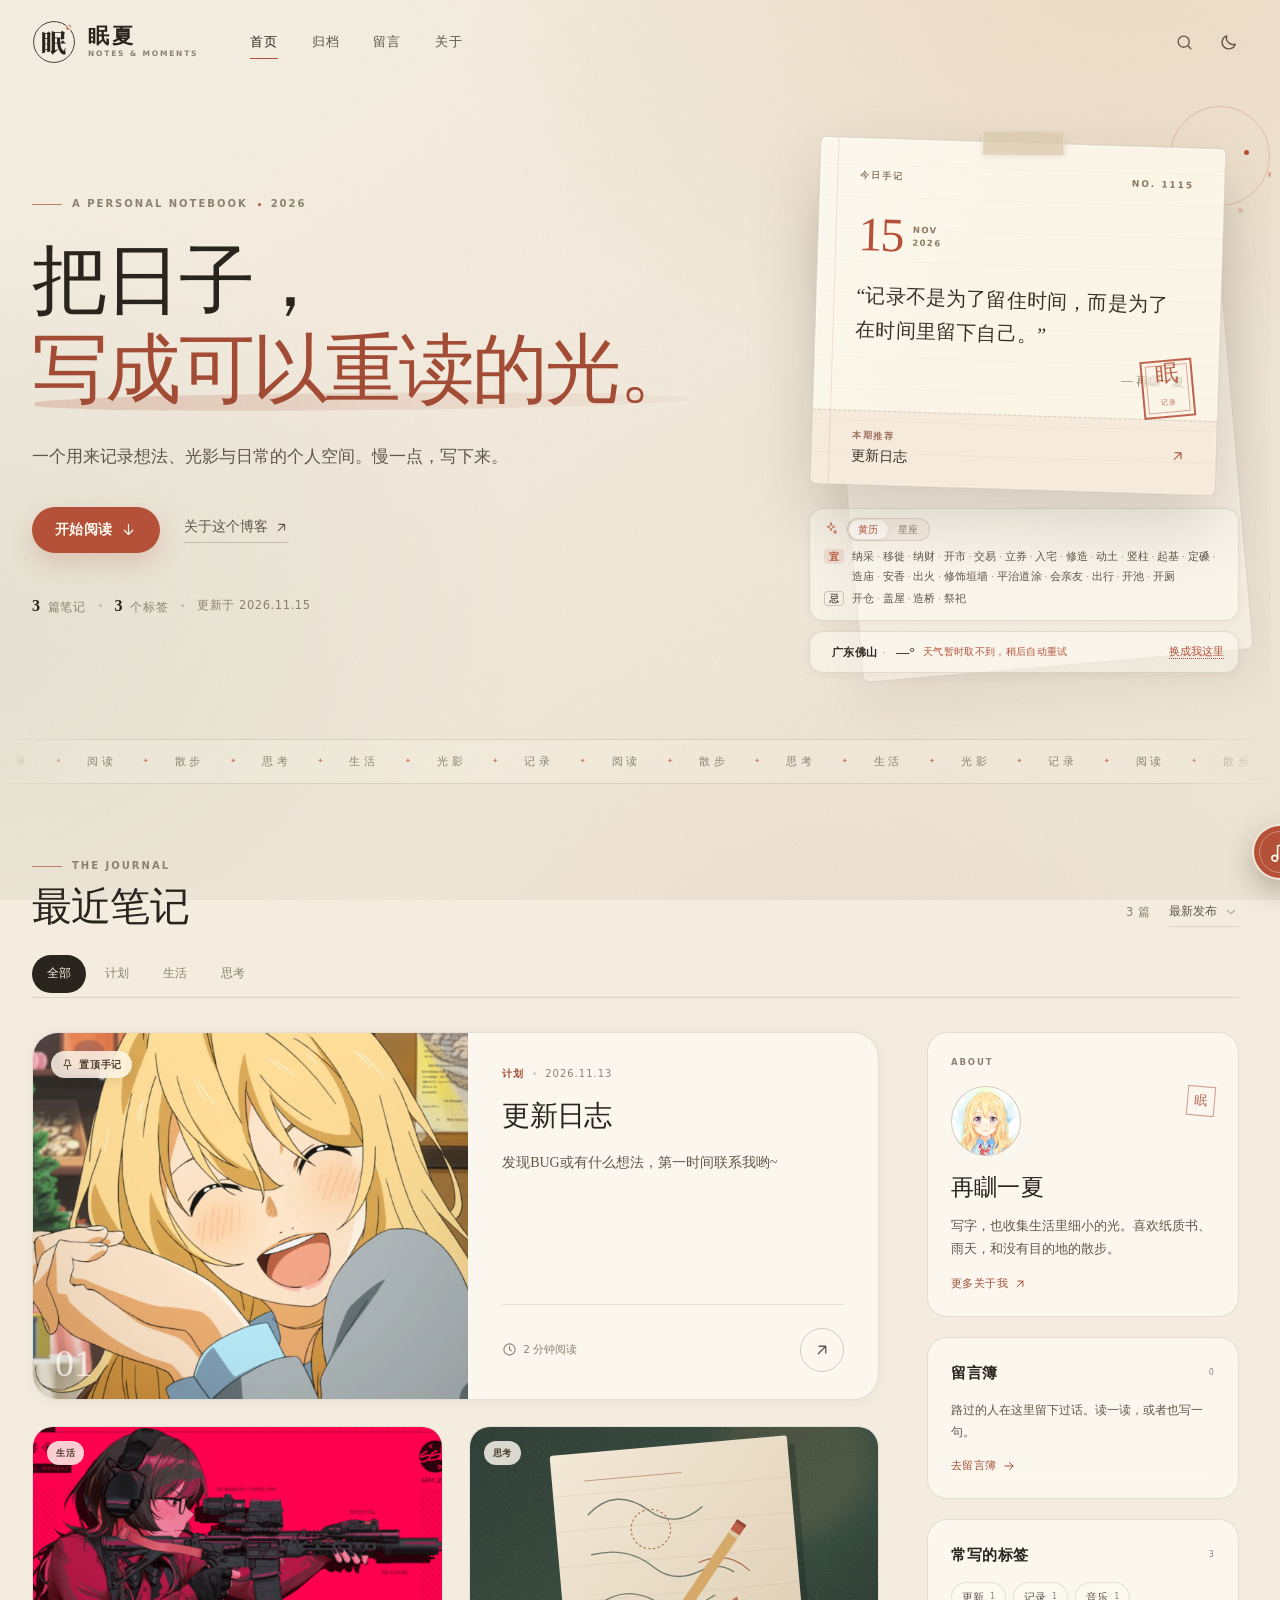
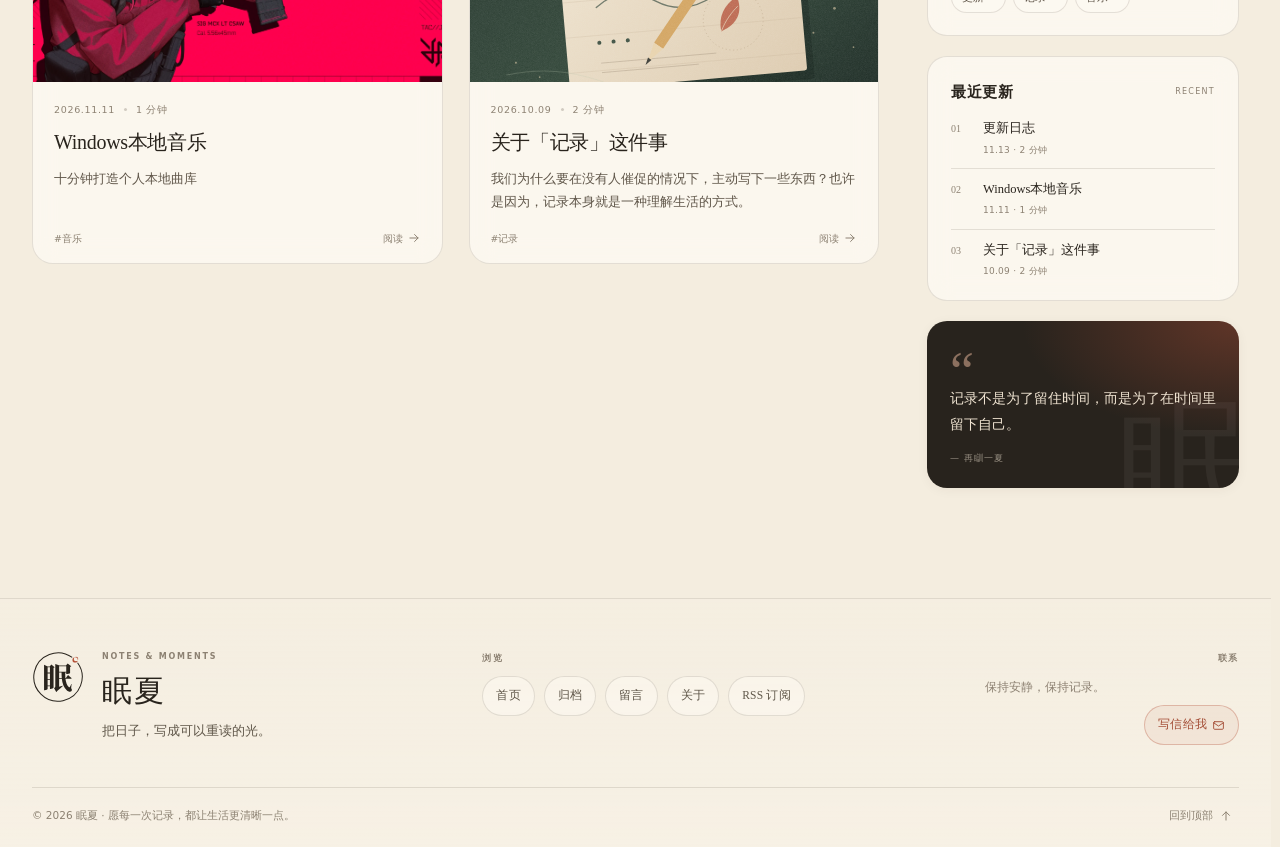
==== site/index.html @ 9b28836f "chore: publish static blog" ====
<!doctype html>
<html lang="zh-CN" data-theme="light" data-initial-theme="light" data-font="serif" data-bg-type="preset" style="--accent:#b45138;--accent-rgb:180 81 56;--on-accent:#fff8ee;--page-width:1340px;--bg-overlay:0.5;--bg-blur:0px;--bg-position:center">
<head>
  <meta charset="utf-8">
  <meta name="viewport" content="width=device-width, initial-scale=1, viewport-fit=cover">
  <meta name="theme-color" content="#f4eddf">
  <meta name="description" content="一个用来记录想法、光影与日常的个人空间。慢一点，写下来。">
  <meta property="og:title" content="眠夏 · 把日子，写成可以重读的光。">
  <meta property="og:description" content="一个用来记录想法、光影与日常的个人空间。慢一点，写下来。">
  <meta property="og:type" content="website">
  <meta property="og:site_name" content="眠夏">
  
  
  
  <meta name="twitter:card" content="summary">
  <meta name="twitter:title" content="眠夏 · 把日子，写成可以重读的光。">
  <meta name="twitter:description" content="一个用来记录想法、光影与日常的个人空间。慢一点，写下来。">
  
  
  
  <title>眠夏 · 把日子，写成可以重读的光。</title>
  <link rel="icon" href="assets/favicon.svg" type="image/svg+xml">
  <link rel="alternate icon" href="assets/favicon.ico" sizes="any">
  <link rel="apple-touch-icon" href="assets/apple-touch-icon.png">
  <link rel="manifest" href="manifest.webmanifest">
  <link rel="alternate" type="application/rss+xml" title="眠夏 RSS" href="feed.xml">
  <script type="application/json" id="mianxia-music-data">[{"id":"mwetwlb7ad2e09","title":"陪你度过漫长岁月","artist":"陈奕迅","url":"uploads/mwetwgtk-8cc80cd03c.mp3","createdAt":"2026-11-13T10:23:20.803Z"},{"id":"mwetww3595dfb3","title":"十面埋伏","artist":"陈奕迅","url":"uploads/mwetwp3i-408eb3d0b8.mp3","createdAt":"2026-11-13T10:23:34.769Z"},{"id":"mwetx39f62eaac","title":"为你我受冷风吹","artist":"林忆莲","url":"uploads/mwetwytx-3e15662191.mp3","createdAt":"2026-11-13T10:23:44.067Z"},{"id":"mwcf6uxk824e43","title":"我什么都没有","artist":"陈奕迅","url":"uploads/mwcf6nei-5e99178472.mp3","createdAt":"2026-11-11T17:55:53.240Z"},{"id":"mwetxcxz0dcd74","title":"真夜中のドアStay With Me (シングルver.)","artist":"松原みき","url":"uploads/mwetx7kk-840d7ea535.mp3","createdAt":"2026-11-13T10:23:56.615Z"},{"id":"mwetxjhoc70b61","title":"最好的我","artist":"房祖名&龚芝怡","url":"uploads/mwetxfeq-d14fbb2808.mp3","createdAt":"2026-11-13T10:24:05.100Z"},{"id":"mwce11cz0ec2d4","title":"最后派对","artist":"陈奕迅","url":"uploads/mwce0rnk-4d88642298.mp3","createdAt":"2026-11-11T17:23:22.019Z"},{"id":"mwetwckmd07c2a","title":"そばにいるね","artist":"青山テルマ&SoulJa","url":"uploads/mwetw78w-9f93033859.mp3","createdAt":"2026-11-13T10:23:09.478Z"}]</script>
  <script src="js/theme-init.js"></script>
  <link rel="stylesheet" href="css/styles.css">
  <script defer src="js/toc-bar.js"></script>
  <script defer src="js/static.js"></script>
  <script defer src="js/player.js"></script>
  <script defer src="js/contact.js"></script>
  <script defer src="js/reading.js"></script>
  <noscript><style>.reveal{opacity:1;transform:none}</style></noscript>
</head>
<body data-root="" data-page="home" class="">
  <a class="skip-link" href="#main">跳到正文</a>
  <div id="site-bg" aria-hidden="true">
    <div class="bg-base"></div>
    <div class="bg-art bg-preset-ricepaper"></div>
    <div class="bg-veil"></div>
    <div class="bg-grain"></div>
  </div>
  <header class="site-header" id="site-header">
    <div class="header-inner">
      <a class="brand" href="./" aria-label="眠夏首页">
        <span class="brand-seal"><img class="brand-logo logo-ink" src="assets/logo-seal.svg" alt=""><img class="brand-logo logo-paper" src="assets/logo-seal-paper.svg" alt=""></span>
        <span class="brand-name">眠夏<small>NOTES &amp; MOMENTS</small></span>
      </a>
      <button type="button" class="icon-button mobile-menu-trigger" data-static-menu aria-label="打开菜单"><svg class="icon" width="21" height="21" viewBox="0 0 24 24" fill="none" stroke="currentColor" stroke-width="1.7" stroke-linecap="round" stroke-linejoin="round" aria-hidden="true"><path d="M4 7h16M4 12h16M4 17h10"/></svg></button>
      <nav class="main-nav" aria-label="主导航"><a href="./" class="nav-link is-active" aria-current="page">首页</a><a href="archive/" class="nav-link " >归档</a><a href="guestbook/" class="nav-link " >留言</a><a href="about/" class="nav-link " >关于</a></nav>
      <div class="header-actions">
        <button type="button" class="icon-button" data-static-search aria-label="搜索笔记" title="搜索（Ctrl K）"><svg class="icon" width="19" height="19" viewBox="0 0 24 24" fill="none" stroke="currentColor" stroke-width="1.7" stroke-linecap="round" stroke-linejoin="round" aria-hidden="true"><circle cx="11" cy="11" r="7"/><path d="m20 20-3.5-3.5"/></svg></button>
        <button type="button" class="icon-button theme-toggle" data-static-theme aria-label="切换深浅色" title="切换深浅色">
          <span class="theme-icon theme-icon-sun"><svg class="icon" width="19" height="19" viewBox="0 0 24 24" fill="none" stroke="currentColor" stroke-width="1.7" stroke-linecap="round" stroke-linejoin="round" aria-hidden="true"><circle cx="12" cy="12" r="4"/><path d="M12 2v2M12 20v2M4.93 4.93l1.42 1.42M17.66 17.66l1.41 1.41M2 12h2M20 12h2M4.93 19.07l1.42-1.42M17.66 6.34l1.41-1.41"/></svg></span>
          <span class="theme-icon theme-icon-moon"><svg class="icon" width="19" height="19" viewBox="0 0 24 24" fill="none" stroke="currentColor" stroke-width="1.7" stroke-linecap="round" stroke-linejoin="round" aria-hidden="true"><path d="M20.5 14.2A8.5 8.5 0 0 1 9.8 3.5 8.5 8.5 0 1 0 20.5 14.2Z"/></svg></span>
        </button>
      </div>
    </div>
  </header>
  <main id="main" tabindex="-1"><section class="hero">
    <div class="hero-copy">
      <div class="eyebrow hero-eyebrow"><span class="eyebrow-line"></span>A PERSONAL NOTEBOOK <span class="eyebrow-dot"></span> 2026</div>
      <h1 class="hero-title">把日子，<br><em>写成可以重读的光。</em></h1>
      <p class="hero-desc">一个用来记录想法、光影与日常的个人空间。慢一点，写下来。</p>
      <div class="hero-actions">
        <button type="button" class="btn btn-primary" data-scroll-latest>开始阅读 <svg class="icon" width="17" height="17" viewBox="0 0 24 24" fill="none" stroke="currentColor" stroke-width="1.7" stroke-linecap="round" stroke-linejoin="round" aria-hidden="true"><path d="M12 5v14M6 13l6 6 6-6"/></svg></button>
        <a class="text-link" href="about/">关于这个博客 <svg class="icon" width="15" height="15" viewBox="0 0 24 24" fill="none" stroke="currentColor" stroke-width="1.7" stroke-linecap="round" stroke-linejoin="round" aria-hidden="true"><path d="M7 17 17 7M8 7h9v9"/></svg></a>
      </div>
      <div class="hero-meta">
        <span><b>3</b> 篇笔记</span><i></i>
        <span><b>3</b> 个标签</span><i></i>
        <span>更新于 2026.11.15</span>
      </div>
    </div>
    <div class="hero-stack">
      <div class="paper-shadow"></div>
      <div class="paper-card">
        <div class="paper-tape"></div>
        <div class="paper-top"><span>今日手记</span><span class="paper-no">NO. 1115</span></div>
        <div class="paper-body">
          <div class="paper-date"><strong>15</strong><span>NOV<br>2026</span></div>
          <blockquote>“记录不是为了留住时间，而是为了在时间里留下自己。”</blockquote>
          <p class="paper-sign">— 再瞓一夏</p>
        </div>
        <a class="paper-feature" href="post/mwevzrmd219433/">
          <span class="paper-feature-label">本期推荐</span>
          <span class="paper-feature-title">更新日志</span>
          <span class="paper-feature-arrow"><svg class="icon" width="16" height="16" viewBox="0 0 24 24" fill="none" stroke="currentColor" stroke-width="1.7" stroke-linecap="round" stroke-linejoin="round" aria-hidden="true"><path d="M7 17 17 7M8 7h9v9"/></svg></span>
        </a>
        <div class="paper-seal" aria-hidden="true"><span>眠</span><small>记录</small></div>
      </div>
      <div class="hero-note" data-almanac data-hero-note data-horoscope-enabled="1" data-author-sign="scorpio">
        <div class="note-head">
          <span class="tiny-star"><svg class="icon" width="14" height="14" viewBox="0 0 24 24" fill="none" stroke="currentColor" stroke-width="1.7" stroke-linecap="round" stroke-linejoin="round" aria-hidden="true"><path d="m12 3 1.8 5.2L19 10l-5.2 1.8L12 17l-1.8-5.2L5 10l5.2-1.8Z"/><path d="m19 16 .8 2.2L22 19l-2.2.8L19 22l-.8-2.2L16 19l2.2-.8Z"/></svg></span>
          <div class="note-tabs" role="tablist" aria-label="查看黄历或星座">
            <button type="button" class="note-tab is-active" id="note-tab-almanac" role="tab" aria-selected="true" aria-controls="note-panel-almanac" data-note-tab="almanac">黄历</button>
            <button type="button" class="note-tab" id="note-tab-horoscope" role="tab" aria-selected="false" aria-controls="note-panel-horoscope" tabindex="-1" data-note-tab="horoscope">星座</button>
          </div>
          <button type="button" class="note-detail" data-note-detail aria-expanded="false" aria-controls="note-horoscope-card" hidden>详情</button>
        </div>
        <div class="note-panels">
          <div class="note-panel" id="note-panel-almanac" role="tabpanel" aria-labelledby="note-tab-almanac" data-note-panel="almanac">
            <span class="almanac-lines" data-almanac-lines>星期日 · 宜记录</span>
          </div>
          <div class="note-panel" id="note-panel-horoscope" role="tabpanel" aria-labelledby="note-tab-horoscope" data-note-panel="horoscope" hidden>
            <button type="button" class="horo-line" data-horoscope-line aria-haspopup="dialog"></button>
          </div>
        </div>
        <div class="horo-card" id="note-horoscope-card" data-horoscope-card role="dialog" aria-label="今日星座运势" hidden></div>
      </div>
      <div class="hero-weather" data-weather data-city="佛山" data-province="广东" data-lat="23.03" data-lon="113.12">
        <span class="weather-icon" data-weather-icon aria-hidden="true"></span>
        <span class="weather-line"><b class="weather-city" data-weather-city>广东佛山</b><i class="weather-sep" aria-hidden="true">·</i><span class="weather-label" data-weather-label></span><b class="weather-temp" data-weather-temp>—°</b><em class="weather-feels" data-weather-feels hidden></em></span>
        <span class="weather-note" data-weather-note hidden></span>
        <button type="button" class="weather-switch" data-weather-toggle>换成我这里</button>
      </div>
    </div>
  </section>
  <div class="ticker" aria-hidden="true"><div class="ticker-track"><span>记录</span><i>✦</i><span>阅读</span><i>✦</i><span>散步</span><i>✦</i><span>思考</span><i>✦</i><span>生活</span><i>✦</i><span>光影</span><i>✦</i><span>记录</span><i>✦</i><span>阅读</span><i>✦</i><span>散步</span><i>✦</i><span>思考</span><i>✦</i><span>生活</span><i>✦</i><span>光影</span><i>✦</i><span>记录</span><i>✦</i><span>阅读</span><i>✦</i><span>散步</span><i>✦</i><span>思考</span><i>✦</i><span>生活</span><i>✦</i><span>光影</span><i>✦</i></div></div>
  <section class="journal" id="latest">
    <div class="section-head reveal">
      <div><div class="eyebrow"><span class="eyebrow-line"></span>THE JOURNAL</div><h2>最近笔记</h2></div>
      <div class="section-tools">
        <span class="result-count">3 篇</span>
        <label class="sort-control"><span class="sr-only">排序</span><select id="static-sort" class="sort-select"><option value="latest">最新发布</option><option value="oldest">最早发布</option><option value="popular">最多阅读</option></select><svg class="icon" width="14" height="14" viewBox="0 0 24 24" fill="none" stroke="currentColor" stroke-width="1.7" stroke-linecap="round" stroke-linejoin="round" aria-hidden="true"><path d="m6 9 6 6 6-6"/></svg></label>
      </div>
    </div>
    <div class="filter-bar reveal">
      <div class="filter-scroll">
        <button type="button" class="filter-chip is-active" data-filter-category="all">全部</button>
        <button type="button" class="filter-chip" data-filter-category="计划">计划</button><button type="button" class="filter-chip" data-filter-category="生活">生活</button><button type="button" class="filter-chip" data-filter-category="思考">思考</button>
      </div>
    </div>
    <div class="home-layout">
      <div class="home-main">
        <a class="featured-post reveal" href="post/mwevzrmd219433/" data-static-post data-category="计划" data-date="1794574341890" data-views="30">
    <div class="featured-cover">
      <div class="cover featured-cover-img"><img src="uploads/mwf00zkg-ef414acf5d.webp" alt="更新日志" loading="lazy" decoding="async"></div>
      <span class="featured-badge"><svg class="icon" width="13" height="13" viewBox="0 0 24 24" fill="none" stroke="currentColor" stroke-width="1.7" stroke-linecap="round" stroke-linejoin="round" aria-hidden="true"><path d="M9 4h6l1 7 3 3H5l3-3 1-7ZM12 14v7"/></svg> 置顶手记</span>
      <span class="featured-cover-index">01</span>
    </div>
    <div class="featured-body">
      <div class="featured-kicker"><span>计划</span><i></i><time>2026.11.13</time></div>
      <h2>更新日志</h2>
      <p>发现BUG或有什么想法，第一时间联系我哟~</p>
      <div class="featured-footer">
        <span><svg class="icon" width="15" height="15" viewBox="0 0 24 24" fill="none" stroke="currentColor" stroke-width="1.7" stroke-linecap="round" stroke-linejoin="round" aria-hidden="true"><circle cx="12" cy="12" r="9"/><path d="M12 7v5l3 2"/></svg> 2 分钟阅读</span>
        <span class="round-arrow"><svg class="icon" width="18" height="18" viewBox="0 0 24 24" fill="none" stroke="currentColor" stroke-width="1.7" stroke-linecap="round" stroke-linejoin="round" aria-hidden="true"><path d="M7 17 17 7M8 7h9v9"/></svg></span>
      </div>
    </div>
  </a>
        <div class="post-grid"><a class="post-card reveal" href="post/mwbv6mlh83330c/" data-static-post data-category="生活" data-date="1794386150117" data-views="32" style="--reveal-delay:0ms">
    <div class="post-card-cover">
      <div class="cover post-card-cover-img"><img src="uploads/mwbv4ga1-784524993b.webp" alt="Windows本地音乐" loading="lazy" decoding="async"></div>
      <span class="post-card-category">生活</span>
    </div>
    <div class="post-card-body">
      <div class="post-meta"><time>2026.11.11</time><span class="meta-dot"></span><span>1 分钟</span></div>
      <h3>Windows本地音乐</h3>
      <p>十分钟打造个人本地曲库</p>
      <div class="post-card-footer">
        <div class="tag-row"><span>#音乐</span></div>
        <span class="card-read">阅读 <svg class="icon" width="14" height="14" viewBox="0 0 24 24" fill="none" stroke="currentColor" stroke-width="1.7" stroke-linecap="round" stroke-linejoin="round" aria-hidden="true"><path d="M5 12h14M13 6l6 6-6 6"/></svg></span>
      </div>
    </div>
  </a><a class="post-card reveal" href="post/why-we-write/" data-static-post data-category="思考" data-date="1791558900000" data-views="418" style="--reveal-delay:60ms">
    <div class="post-card-cover">
      <div class="cover post-card-cover-img"><img src="assets/covers/think.svg" alt="关于「记录」这件事" loading="lazy" decoding="async"></div>
      <span class="post-card-category">思考</span>
    </div>
    <div class="post-card-body">
      <div class="post-meta"><time>2026.10.09</time><span class="meta-dot"></span><span>2 分钟</span></div>
      <h3>关于「记录」这件事</h3>
      <p>我们为什么要在没有人催促的情况下，主动写下一些东西？也许是因为，记录本身就是一种理解生活的方式。</p>
      <div class="post-card-footer">
        <div class="tag-row"><span>#记录</span></div>
        <span class="card-read">阅读 <svg class="icon" width="14" height="14" viewBox="0 0 24 24" fill="none" stroke="currentColor" stroke-width="1.7" stroke-linecap="round" stroke-linejoin="round" aria-hidden="true"><path d="M5 12h14M13 6l6 6-6 6"/></svg></span>
      </div>
    </div>
  </a></div>
        <div class="empty-state" id="static-filter-empty" hidden><span class="empty-mark">眠</span><h3>这一页还空着</h3><p>没有找到符合筛选条件的笔记。</p></div>
      </div>
      <aside class="sidebar">
    <section class="side-card author-card reveal">
      <div class="side-eyebrow">ABOUT</div>
      <div class="author-top"><span class="avatar avatar-lg"><img src="uploads/mw92c113-13334f7eb9.webp" alt="再瞓一夏的头像" loading="lazy"></span><span class="author-seal">眠</span></div>
      <h3>再瞓一夏</h3>
      <p>写字，也收集生活里细小的光。喜欢纸质书、雨天，和没有目的地的散步。</p>
      <a class="side-link" href="about/">更多关于我 <svg class="icon" width="14" height="14" viewBox="0 0 24 24" fill="none" stroke="currentColor" stroke-width="1.7" stroke-linecap="round" stroke-linejoin="round" aria-hidden="true"><path d="M7 17 17 7M8 7h9v9"/></svg></a>
    </section>
    <section class="side-card guestbook-card reveal">
      <div class="side-card-head"><h3>留言簿</h3><span>0</span></div>
      <p>路过的人在这里留下过话。读一读，或者也写一句。</p>
      <a class="side-link" href="guestbook/">去留言簿 <svg class="icon" width="14" height="14" viewBox="0 0 24 24" fill="none" stroke="currentColor" stroke-width="1.7" stroke-linecap="round" stroke-linejoin="round" aria-hidden="true"><path d="M5 12h14M13 6l6 6-6 6"/></svg></a>
    </section>
    <section class="side-card tags-card reveal">
      <div class="side-card-head"><h3>常写的标签</h3><span>3</span></div>
      <div class="tag-cloud"><span class="tag-pill"><span>更新</span><em>1</em></span><span class="tag-pill"><span>记录</span><em>1</em></span><span class="tag-pill"><span>音乐</span><em>1</em></span></div>
    </section>
    <section class="side-card recent-card reveal">
      <div class="side-card-head"><h3>最近更新</h3><span>RECENT</span></div>
      <div class="recent-list"><a href="post/mwevzrmd219433/" class="recent-item"><span class="recent-index">01</span><span class="recent-copy"><strong>更新日志</strong><small>11.13 · 2 分钟</small></span></a><a href="post/mwbv6mlh83330c/" class="recent-item"><span class="recent-index">02</span><span class="recent-copy"><strong>Windows本地音乐</strong><small>11.11 · 1 分钟</small></span></a><a href="post/why-we-write/" class="recent-item"><span class="recent-index">03</span><span class="recent-copy"><strong>关于「记录」这件事</strong><small>10.09 · 2 分钟</small></span></a></div>
    </section>
    <section class="side-note reveal">
      <div class="side-note-mark">“</div>
      <p>记录不是为了留住时间，而是为了在时间里留下自己。</p>
      <span>— 再瞓一夏</span>
    </section>
  </aside>
    </div>
  </section></main>
  <footer class="site-footer">
    <div class="footer-inner">
      <div class="footer-lead">
        <span class="footer-seal"><img class="footer-logo logo-ink" src="assets/logo-seal.svg" alt=""><img class="footer-logo logo-paper" src="assets/logo-seal-paper.svg" alt=""></span>
        <div>
          <p class="footer-eyebrow">NOTES &amp; MOMENTS</p>
          <h2>眠夏</h2>
          <p class="footer-tagline">把日子，写成可以重读的光。</p>
        </div>
      </div>
      <div class="footer-groups">
      <div class="footer-column footer-nav">
        <h3>浏览</h3>
        <a href="./">首页</a>
        <a href="archive/">归档</a>
        <a href="guestbook/">留言</a>
        <a href="about/">关于</a>
        <a href="feed.xml" target="_blank" rel="noopener noreferrer">RSS 订阅</a>
      </div>
      <div class="footer-column footer-contact">
        <h3>联系</h3>
        <span class="footer-muted">保持安静，保持记录。</span>
        <a href="about/#contact">写信给我<svg class="icon" width="13" height="13" viewBox="0 0 24 24" fill="none" stroke="currentColor" stroke-width="1.7" stroke-linecap="round" stroke-linejoin="round" aria-hidden="true"><rect x="3" y="5" width="18" height="14" rx="2"/><path d="m3 7 9 6 9-6"/></svg></a>
      </div>
      </div>
    </div>
    <div class="footer-bottom">
      <span>© 2026 眠夏 · 愿每一次记录，都让生活更清晰一点。</span>
      <button type="button" class="back-top" data-static-backtop>回到顶部 <svg class="icon" width="14" height="14" viewBox="0 0 24 24" fill="none" stroke="currentColor" stroke-width="1.7" stroke-linecap="round" stroke-linejoin="round" aria-hidden="true"><path d="M12 19V5M6 11l6-6 6 6"/></svg></button>
    </div>
  </footer>
  
  <div class="modal-overlay" id="static-search" aria-hidden="true">
    <div class="modal search-dialog" role="dialog" aria-modal="true" aria-label="搜索笔记">
      <div class="modal-body">
        <div class="search-shell">
          <div class="search-top">
            <span class="search-mark"><svg class="icon" width="22" height="22" viewBox="0 0 24 24" fill="none" stroke="currentColor" stroke-width="1.7" stroke-linecap="round" stroke-linejoin="round" aria-hidden="true"><circle cx="11" cy="11" r="7"/><path d="m20 20-3.5-3.5"/></svg></span>
            <input type="search" class="search-input" id="static-search-input" placeholder="搜索标题、标签或正文…" autocomplete="off" aria-label="搜索笔记">
            <button type="button" class="search-close" data-static-close="search" aria-label="关闭搜索"><svg class="icon" width="18" height="18" viewBox="0 0 24 24" fill="none" stroke="currentColor" stroke-width="1.7" stroke-linecap="round" stroke-linejoin="round" aria-hidden="true"><path d="m6 6 12 12M18 6 6 18"/></svg></button>
          </div>
          <div class="search-results" id="static-search-results">
            <div class="search-suggest"><p class="side-empty">打开搜索，查找写过的片刻。</p></div>
          </div>
          <div class="search-foot"><span><svg class="icon" width="13" height="13" viewBox="0 0 24 24" fill="none" stroke="currentColor" stroke-width="1.7" stroke-linecap="round" stroke-linejoin="round" aria-hidden="true"><path d="m12 3 1.8 5.2L19 10l-5.2 1.8L12 17l-1.8-5.2L5 10l5.2-1.8Z"/><path d="m19 16 .8 2.2L22 19l-2.2.8L19 22l-.8-2.2L16 19l2.2-.8Z"/></svg> 这是一个只读静态站点</span><span><kbd>Esc</kbd> 关闭</span></div>
        </div>
      </div>
    </div>
  </div>
  <div class="modal-overlay menu-overlay" id="static-menu" aria-hidden="true">
    <div class="modal mobile-sheet" role="dialog" aria-modal="true" aria-label="菜单">
      <div class="modal-body">
        <div class="sheet-head">
          <a class="brand" href="./">
            <span class="brand-seal"><img class="brand-logo logo-ink" src="assets/logo-seal.svg" alt=""><img class="brand-logo logo-paper" src="assets/logo-seal-paper.svg" alt=""></span>
            <span class="brand-name">眠夏<small>NOTES &amp; MOMENTS</small></span>
          </a>
          <button type="button" class="icon-button" data-static-close="menu" aria-label="关闭菜单"><svg class="icon" width="20" height="20" viewBox="0 0 24 24" fill="none" stroke="currentColor" stroke-width="1.7" stroke-linecap="round" stroke-linejoin="round" aria-hidden="true"><path d="m6 6 12 12M18 6 6 18"/></svg></button>
        </div>
        <nav class="sheet-nav">
          <a href="./">首页<svg class="icon" width="15" height="15" viewBox="0 0 24 24" fill="none" stroke="currentColor" stroke-width="1.7" stroke-linecap="round" stroke-linejoin="round" aria-hidden="true"><path d="M7 17 17 7M8 7h9v9"/></svg></a>
          <a href="archive/">归档<svg class="icon" width="15" height="15" viewBox="0 0 24 24" fill="none" stroke="currentColor" stroke-width="1.7" stroke-linecap="round" stroke-linejoin="round" aria-hidden="true"><path d="M7 17 17 7M8 7h9v9"/></svg></a>
          <a href="guestbook/">留言<svg class="icon" width="15" height="15" viewBox="0 0 24 24" fill="none" stroke="currentColor" stroke-width="1.7" stroke-linecap="round" stroke-linejoin="round" aria-hidden="true"><path d="M7 17 17 7M8 7h9v9"/></svg></a>
          <a href="about/">关于<svg class="icon" width="15" height="15" viewBox="0 0 24 24" fill="none" stroke="currentColor" stroke-width="1.7" stroke-linecap="round" stroke-linejoin="round" aria-hidden="true"><path d="M7 17 17 7M8 7h9v9"/></svg></a>
        </nav>
        <div class="sheet-divider"></div>
        <div class="sheet-admin">
          <a class="btn btn-outline" href="feed.xml" target="_blank" rel="noopener noreferrer"><svg class="icon" width="16" height="16" viewBox="0 0 24 24" fill="none" stroke="currentColor" stroke-width="1.7" stroke-linecap="round" stroke-linejoin="round" aria-hidden="true"><path d="M4 11a9 9 0 0 1 9 9M4 4a16 16 0 0 1 16 16"/><circle cx="5" cy="19" r="1"/></svg> RSS 订阅</a>
        </div>
        <div class="sheet-foot">把日子，写成可以重读的光。</div>
      </div>
    </div>
  </div>
  <div class="music-player" data-music-player hidden></div>
  <div id="toast-root" aria-live="polite" aria-atomic="false"></div>
</body>
</html>
---- site/css/styles.css ----
/* ==========================================================================
   眠夏 · MIANXIA — a quiet place for notes
   ========================================================================== */

:root {
  /* 让 light-dark() 和原生控件在浅色主题下明确按 light 解析 */
  color-scheme: light;
  --font-serif: "Songti SC", "STSong", "Noto Serif SC", "Noto Serif CJK SC", "Source Han Serif SC", "SimSun", Georgia, serif;
  --font-sans: "PingFang SC", "Hiragino Sans GB", "Microsoft YaHei", "Noto Sans CJK SC", system-ui, -apple-system, sans-serif;
  --font-kai: "Kaiti SC", "STKaiti", "KaiTi", "楷体", "Songti SC", serif;
  --font-display: var(--font-serif);
  --font-body: var(--font-sans);
  --font-reading: var(--font-serif);

  --paper: #f4eddf;
  --paper-deep: #e9dfcd;
  --ink: #29241d;
  --ink-soft: #5f5649;
  --muted: #8c8172;
  --accent: #b45138;
  --accent-rgb: 180 81 56;
  --on-accent: #fff8ee;
  --accent-link: var(--accent);
  --accent-link: color-mix(in srgb, var(--accent) 88%, var(--ink));
  /* 正文调色板：浅色/深色各一套。编辑器写入 var(--txt-*)，不再写死十六进制 */
  --txt-ink: #29241d;
  --txt-accent: #b45138;
  --txt-moss: #6f7b5e;
  --txt-blue: #5f7381;
  --txt-rose: #9b5d55;
  --txt-ochre: #8a6a45;
  --txt-gold: #826834;
  --txt-gray: #6d6b69;
  --card: rgb(255 252 246 / 0.66);
  --card-strong: rgb(255 252 246 / 0.9);
  --card-soft: rgb(255 252 246 / 0.46);
  --line: rgb(61 48 34 / 0.13);
  --line-strong: rgb(61 48 34 / 0.22);
  --shadow-sm: 0 2px 12px rgb(58 41 23 / 0.05);
  --shadow: 0 20px 55px rgb(58 41 23 / 0.09);
  --shadow-lg: 0 36px 100px rgb(46 31 16 / 0.16);
  --header-h: 84px;
  --radius: 22px;
  --radius-sm: 15px;
  --bg-overlay: 0.28;
  --bg-blur: 0px;
  --bg-position: center;
  --page-width: 1320px;
  --ease: cubic-bezier(0.22, 1, 0.36, 1);
  --scrollbar: rgb(61 48 34 / 0.18);
}

html[data-theme="dark"] {
  --paper: #151412;
  --paper-deep: #211e1a;
  --ink: #f1e9dc;
  --ink-soft: #c5baaa;
  --muted: #958979;
  --accent-link: var(--accent);
  --accent-link: color-mix(in srgb, var(--accent) 55%, #fff 45%);
  --txt-ink: #f1e9dc;
  --txt-accent: #c1715a;
  --txt-moss: #80896e;
  --txt-blue: #798891;
  --txt-rose: #ac7970;
  --txt-ochre: #9d8160;
  --txt-gold: #d4a64a;
  --txt-gray: #8a8a8a;
  --card: rgb(31 29 26 / 0.7);
  --card-strong: rgb(33 30 27 / 0.92);
  --card-soft: rgb(31 29 26 / 0.5);
  --line: rgb(255 245 232 / 0.115);
  --line-strong: rgb(255 245 232 / 0.22);
  --shadow-sm: 0 2px 12px rgb(0 0 0 / 0.2);
  --shadow: 0 20px 55px rgb(0 0 0 / 0.3);
  --shadow-lg: 0 36px 100px rgb(0 0 0 / 0.42);
  --scrollbar: rgb(255 245 232 / 0.18);
  color-scheme: dark;
}

html[data-font="serif"] {
  --font-display: var(--font-serif);
  --font-reading: var(--font-serif);
}

html[data-font="sans"] {
  --font-display: var(--font-sans);
  --font-reading: var(--font-sans);
}

html[data-font="kai"] {
  --font-display: var(--font-kai);
  --font-reading: var(--font-kai);
}

*,
*::before,
*::after {
  box-sizing: border-box;
}

[hidden] {
  display: none !important;
}

html {
  min-height: 100%;
  scrollbar-gutter: stable;
  overflow-x: clip;
  -webkit-text-size-adjust: 100%;
}

body {
  margin: 0;
  min-height: 100vh;
  overflow-x: clip;
  background: var(--paper);
  color: var(--ink);
  font-family: var(--font-body);
  font-size: 15px;
  line-height: 1.6;
  -webkit-font-smoothing: antialiased;
  -moz-osx-font-smoothing: grayscale;
  text-rendering: optimizeLegibility;
}

body.modal-open {
  overflow: hidden;
}

::selection {
  background: rgb(var(--accent-rgb) / 0.24);
  color: var(--ink);
}

::-webkit-scrollbar {
  width: 9px;
  height: 9px;
}

::-webkit-scrollbar-thumb {
  background: var(--scrollbar);
  border-radius: 10px;
  border: 2px solid transparent;
  background-clip: content-box;
}

::-webkit-scrollbar-track {
  background: transparent;
}

h1,
h2,
h3,
h4,
p,
figure,
blockquote,
dl,
dd {
  margin: 0;
}

ul,
ol {
  margin: 0;
  padding: 0;
}

img,
svg {
  display: block;
  max-width: 100%;
}

button,
input,
textarea,
select {
  font: inherit;
  color: inherit;
}

button {
  cursor: pointer;
  border: 0;
  background: none;
}

a {
  color: inherit;
  text-decoration: none;
}

button:focus-visible,
a:focus-visible,
input:focus-visible,
textarea:focus-visible,
select:focus-visible,
[contenteditable="true"]:focus-visible {
  outline: 2px solid var(--accent);
  outline-offset: 3px;
}

code,
kbd,
pre {
  font-family: "SFMono-Regular", "Cascadia Code", "Consolas", "Liberation Mono", monospace;
}

.icon {
  display: inline-block;
  flex: none;
  vertical-align: -0.16em;
}

.sr-only {
  position: absolute !important;
  width: 1px !important;
  height: 1px !important;
  padding: 0 !important;
  margin: -1px !important;
  overflow: hidden !important;
  clip: rect(0, 0, 0, 0) !important;
  white-space: nowrap !important;
  border: 0 !important;
}

.skip-link {
  position: fixed;
  top: 10px;
  left: 10px;
  z-index: 999;
  padding: 10px 16px;
  background: var(--ink);
  color: var(--paper);
  border-radius: 8px;
  opacity: 0;
  pointer-events: none;
  transform: translateY(-160%);
  transition: transform 0.2s;
}

html.keyboard-nav .skip-link:focus {
  opacity: 1;
  pointer-events: auto;
  transform: translateY(0);
}

.noscript-card {
  position: fixed;
  inset: 20px;
  z-index: 999;
  display: grid;
  place-items: center;
  padding: 30px;
  background: var(--paper);
  border: 1px solid var(--line);
  border-radius: var(--radius);
  font-family: var(--font-serif);
  font-size: 20px;
  text-align: center;
}

/* ==========================================================================
   Background layers
   ========================================================================== */

#site-bg {
  position: fixed;
  inset: 0;
  z-index: -10;
  overflow: hidden;
  background: var(--paper);
  pointer-events: none;
}

.bg-base {
  position: absolute;
  inset: 0;
  background: var(--paper);
}

.bg-art {
  position: absolute;
  inset: -5%;
  background-color: var(--paper);
  background-size: cover;
  background-position: var(--bg-position);
  filter: blur(var(--bg-blur));
  transform: scale(1.045);
  transition: background 0.6s var(--ease), filter 0.4s var(--ease);
}

.bg-veil {
  position: absolute;
  inset: 0;
  background: rgba(246, 240, 229, var(--bg-overlay));
  transition: background 0.4s var(--ease);
}

html[data-theme="dark"] .bg-veil {
  background: rgb(11 10 9 / calc(var(--bg-overlay) * 0.55 + 0.63));
}

.bg-grain {
  position: absolute;
  inset: 0;
  background-image: url("../assets/grain.svg");
  background-size: 180px 180px;
  opacity: 0.32;
  mix-blend-mode: multiply;
}

html[data-theme="dark"] .bg-grain {
  opacity: 0.14;
  mix-blend-mode: screen;
}

.bg-preset-ricepaper {
  background:
    radial-gradient(1100px 720px at 82% 4%, rgb(214 157 95 / 0.38), transparent 58%),
    radial-gradient(880px 680px at 4% 68%, rgb(125 149 117 / 0.22), transparent 62%),
    radial-gradient(680px 520px at 62% 100%, rgb(194 120 96 / 0.13), transparent 64%),
    linear-gradient(146deg, #faf4e7 0%, #f1e6d4 52%, #e9dcc6 100%);
}

.bg-preset-moss {
  background:
    radial-gradient(900px 620px at 78% 8%, rgb(239 227 191 / 0.52), transparent 55%),
    radial-gradient(820px 720px at 12% 80%, rgb(79 104 78 / 0.26), transparent 62%),
    linear-gradient(150deg, #eef0e2 0%, #dfe5d3 52%, #cbd5c0 100%);
}

.bg-preset-dusk {
  background:
    radial-gradient(760px 560px at 82% 12%, rgb(245 194 157 / 0.68), transparent 58%),
    radial-gradient(940px 700px at 8% 78%, rgb(151 116 145 / 0.28), transparent 62%),
    linear-gradient(146deg, #f7eadd 0%, #eed8d2 45%, #d9c6d2 100%);
}

.bg-preset-sea {
  background:
    radial-gradient(960px 640px at 80% 6%, rgb(238 219 181 / 0.44), transparent 58%),
    radial-gradient(900px 720px at 4% 80%, rgb(80 126 137 / 0.24), transparent 64%),
    linear-gradient(148deg, #edf2ed 0%, #dbe7e4 48%, #c5d8d8 100%);
}

.bg-preset-sakura {
  background:
    radial-gradient(800px 580px at 82% 10%, rgb(244 195 186 / 0.55), transparent 58%),
    radial-gradient(860px 700px at 6% 82%, rgb(167 112 117 / 0.2), transparent 62%),
    linear-gradient(148deg, #fbf0e8 0%, #f4dfdc 50%, #e8cecd 100%);
}

.bg-preset-teasmoke {
  background:
    radial-gradient(900px 640px at 82% 8%, rgb(184 147 102 / 0.32), transparent 56%),
    radial-gradient(820px 680px at 5% 82%, rgb(110 96 81 / 0.18), transparent 62%),
    linear-gradient(148deg, #f2e9da 0%, #e4d3bd 50%, #d2bda6 100%);
}

.bg-preset-midnight {
  background:
    radial-gradient(860px 620px at 80% 4%, rgb(118 132 154 / 0.38), transparent 58%),
    radial-gradient(760px 620px at 12% 84%, rgb(99 76 70 / 0.34), transparent 64%),
    linear-gradient(148deg, #151a21 0%, #1c232c 48%, #262a2d 100%);
}

/* ==========================================================================
   Layout & shared elements
   ========================================================================== */

#app {
  position: relative;
  min-height: 100vh;
  z-index: 1;
}

main {
  padding-top: var(--header-h);
}

.container {
  width: min(var(--page-width, 1320px), calc(100% - 64px));
  margin-inline: auto;
}

.container-wide {
  width: min(var(--page-width, 1320px), calc(100% - 64px));
  margin-inline: auto;
}

.eyebrow {
  display: flex;
  align-items: center;
  gap: 10px;
  font-family: var(--font-sans);
  font-size: 10px;
  font-weight: 600;
  letter-spacing: 0.2em;
  text-transform: uppercase;
  color: var(--muted);
}

.eyebrow-line {
  display: inline-block;
  width: 30px;
  height: 1px;
  background: var(--accent);
  opacity: 0.7;
}

.eyebrow-dot {
  display: inline-block;
  width: 3px;
  height: 3px;
  border-radius: 50%;
  background: var(--accent);
}

.text-link {
  display: inline-flex;
  align-items: center;
  gap: 6px;
  font-size: 13.5px;
  color: var(--ink-soft);
  border-bottom: 1px solid var(--line-strong);
  padding-bottom: 4px;
  transition: color 0.2s, border-color 0.2s;
}

.text-link:hover {
  color: var(--accent-link);
  border-color: var(--accent);
}

.text-button {
  display: inline-flex;
  align-items: center;
  gap: 5px;
  font-size: 12.5px;
  color: var(--muted);
  padding: 4px 0;
  transition: color 0.2s;
}

.text-button:hover {
  color: var(--accent-link);
}

.danger-text {
  color: #b04334 !important;
}

html[data-theme="dark"] .danger-text {
  color: #e08f7e !important;
}

.btn {
  display: inline-flex;
  align-items: center;
  justify-content: center;
  gap: 8px;
  height: 46px;
  padding: 0 22px;
  border: 1px solid transparent;
  border-radius: 999px;
  font-family: var(--font-sans);
  font-size: 13.5px;
  font-weight: 600;
  letter-spacing: 0.02em;
  white-space: nowrap;
  transition: transform 0.25s var(--ease), background 0.2s, border-color 0.2s, color 0.2s, box-shadow 0.25s;
}

.btn:hover {
  transform: translateY(-1px);
}

.btn:active {
  transform: translateY(0);
}

.btn:disabled {
  opacity: 0.6;
  cursor: not-allowed;
  transform: none;
}

.music-admin-list-tools .is-limit {
  color: var(--accent);
  font-weight: 600;
}

.btn-primary,
.btn-accent {
  background: var(--accent);
  color: var(--on-accent);
  box-shadow: 0 10px 24px rgb(var(--accent-rgb) / 0.22);
}

.btn-primary:hover,
.btn-accent:hover {
  background: color-mix(in srgb, var(--accent) 88%, #000 12%);
  box-shadow: 0 14px 30px rgb(var(--accent-rgb) / 0.28);
}

html[data-theme="dark"] .btn-primary:hover,
html[data-theme="dark"] .btn-accent:hover {
  background: color-mix(in srgb, var(--accent) 82%, #fff 18%);
}

.btn-outline {
  border-color: var(--line-strong);
  background: var(--card-soft);
  color: var(--ink);
}

.btn-outline:hover {
  background: var(--card);
  border-color: var(--accent);
  color: var(--accent-link);
}

.btn-ghost {
  color: var(--ink-soft);
}

.btn-ghost:hover {
  background: rgb(var(--accent-rgb) / 0.07);
  color: var(--ink);
}

.btn-danger {
  background: #a53f30;
  color: #fff8ee;
}

.btn-sm {
  height: 38px;
  padding: 0 16px;
  font-size: 12.5px;
}

.btn-block {
  width: 100%;
}

.icon-button {
  display: inline-flex;
  align-items: center;
  justify-content: center;
  width: 40px;
  height: 40px;
  border-radius: 50%;
  color: var(--ink-soft);
  transition: background 0.2s, color 0.2s, transform 0.2s;
}

.icon-button:hover {
  background: rgb(var(--accent-rgb) / 0.09);
  color: var(--ink);
  transform: translateY(-1px);
}

.icon-button.danger:hover {
  background: rgb(165 63 48 / 0.1);
  color: #a53f30;
}

.button-spinner {
  display: inline-block;
  width: 14px;
  height: 14px;
  border: 2px solid currentColor;
  border-right-color: transparent;
  border-radius: 50%;
  animation: spin 0.7s linear infinite;
  vertical-align: -2px;
}

/* ==========================================================================
   Header
   ========================================================================== */

.site-header {
  position: fixed;
  top: 0;
  left: 0;
  right: 0;
  z-index: 80;
  height: var(--header-h);
}

.site-header::before {
  content: "";
  position: absolute;
  inset: 0;
  background: rgb(247 241 231 / 0.7);
  backdrop-filter: blur(18px) saturate(1.2);
  -webkit-backdrop-filter: blur(18px) saturate(1.2);
  border-bottom: 1px solid transparent;
  opacity: 0;
  transition: opacity 0.35s;
}

html[data-theme="dark"] .site-header::before {
  background: rgb(20 19 17 / 0.72);
}

.site-header.is-scrolled::before {
  opacity: 1;
  border-bottom-color: var(--line);
}

.header-inner {
  position: relative;
  z-index: 1;
  width: min(var(--page-width, 1320px), calc(100% - 64px));
  height: 100%;
  margin-inline: auto;
  display: flex;
  align-items: center;
  justify-content: space-between;
  gap: 28px;
}

.brand {
  display: inline-flex;
  align-items: center;
  gap: 12px;
  flex: none;
}

.brand-seal {
  display: grid;
  place-items: center;
  width: 44px;
  height: 44px;
  flex: none;
  transition: transform 0.4s var(--ease);
}

.brand:hover .brand-seal {
  transform: rotate(4deg) scale(1.04);
}

.brand-logo,
.footer-logo,
.logo-custom-img {
  display: block;
  width: 100%;
  height: 100%;
  object-fit: contain;
}

.logo-paper {
  display: none;
}

html[data-theme="dark"] .logo-ink {
  display: none;
}

html[data-theme="dark"] .logo-paper {
  display: block;
}

.brand-name {
  display: flex;
  flex-direction: column;
  gap: 2px;
  font-family: var(--font-serif);
  font-size: 21px;
  font-weight: 600;
  letter-spacing: 0.12em;
  line-height: 1.1;
}

.brand-name small {
  font-family: var(--font-sans);
  font-size: 7.5px;
  font-weight: 600;
  letter-spacing: 0.24em;
  color: var(--muted);
  white-space: nowrap;
}

.main-nav {
  display: flex;
  align-items: center;
  gap: 34px;
  margin-left: 24px;
}

.nav-link {
  position: relative;
  padding: 8px 0;
  font-size: 13px;
  color: var(--ink-soft);
  letter-spacing: 0.06em;
  transition: color 0.2s;
}

.nav-link::after {
  content: "";
  position: absolute;
  left: 0;
  right: 0;
  bottom: 1px;
  height: 1px;
  background: var(--accent);
  transform: scaleX(0);
  transform-origin: left;
  transition: transform 0.3s var(--ease);
}

.nav-link:hover,
.nav-link.is-active {
  color: var(--ink);
}

.nav-link.is-active::after,
.nav-link:hover::after {
  transform: scaleX(1);
}

.header-actions {
  display: flex;
  align-items: center;
  gap: 4px;
  margin-left: auto;
}

.theme-toggle {
  position: relative;
}

.theme-icon {
  display: none;
}

html[data-theme="light"] .theme-icon-moon,
html[data-theme="dark"] .theme-icon-sun {
  display: inline-flex;
}

.header-write {
  margin-left: 8px;
}

.login-button {
  border: 1px solid var(--line);
  width: 38px;
  height: 38px;
}

.account {
  position: relative;
  margin-left: 8px;
}

.account-trigger {
  position: relative;
  display: flex;
  align-items: center;
  gap: 4px;
  padding: 3px 5px 3px 3px;
  border-radius: 999px;
  border: 1px solid var(--line);
  background: var(--card-soft);
  transition: border-color 0.2s, background 0.2s;
}

.account-dot {
  position: absolute;
  top: 0;
  right: 0;
  width: 9px;
  height: 9px;
  border-radius: 50%;
  background: var(--accent);
  box-shadow: 0 0 0 2px var(--card-soft);
  pointer-events: none;
}

.account-trigger:hover {
  border-color: var(--line-strong);
  background: var(--card);
}

.account-caret {
  display: flex;
  color: var(--muted);
}

.account-pop {
  position: absolute;
  top: calc(100% + 12px);
  right: 0;
  width: 238px;
  padding: 10px;
  border: 1px solid var(--line);
  border-radius: 18px;
  background: var(--card-strong);
  backdrop-filter: blur(24px);
  -webkit-backdrop-filter: blur(24px);
  box-shadow: var(--shadow);
  opacity: 0;
  visibility: hidden;
  transform: translateY(-6px) scale(0.98);
  transform-origin: top right;
  transition: opacity 0.18s, transform 0.22s var(--ease), visibility 0.18s;
}

.account-pop.is-open {
  opacity: 1;
  visibility: visible;
  transform: none;
}

.account-pop-head {
  display: flex;
  align-items: center;
  gap: 11px;
  padding: 8px 9px 13px;
}

.account-pop-head strong {
  display: block;
  font-family: var(--font-serif);
  font-size: 15px;
}

.account-pop-head span {
  font-size: 11px;
  color: var(--muted);
}

.account-pop a,
.account-pop button {
  display: flex;
  align-items: center;
  gap: 9px;
  width: 100%;
  padding: 9px 10px;
  border-radius: 9px;
  font-size: 12.5px;
  color: var(--ink-soft);
  text-align: left;
  transition: background 0.18s, color 0.18s;
}

.account-pop a:hover,
.account-pop button:hover {
  background: rgb(var(--accent-rgb) / 0.07);
  color: var(--ink);
}

.account-pop-divider {
  height: 1px;
  background: var(--line);
  margin: 6px 4px;
}

.account-badge {
  display: inline-flex;
  align-items: center;
  justify-content: center;
  min-width: 18px;
  height: 18px;
  margin-left: auto;
  padding: 0 6px;
  border-radius: 9px;
  background: rgb(var(--accent-rgb) / 0.12);
  color: var(--accent-link);
  font-size: 10px;
  font-weight: 600;
  line-height: 1;
}

.mobile-menu-trigger {
  display: none;
}

.mobile-sheet .brand {
  pointer-events: none;
}

.auth-modal .modal-subtitle {
  max-width: 340px;
}

/* ==========================================================================
   Hero
   ========================================================================== */

.hero {
  width: min(var(--page-width, 1320px), calc(100% - 64px));
  margin-inline: auto;
  display: grid;
  grid-template-columns: minmax(0, 1.08fr) minmax(360px, 0.92fr);
  gap: clamp(36px, 6vw, 84px);
  align-items: center;
  min-height: 610px;
  padding: 58px 0 66px;
}

.hero-copy {
  position: relative;
  z-index: 2;
  max-width: 680px;
}

.hero-eyebrow {
  margin-bottom: 24px;
  animation: heroIn 0.8s var(--ease) both;
}

.hero-title {
  font-family: var(--font-display);
  font-size: clamp(48px, 5.9vw, 82px);
  font-weight: 500;
  line-height: 1.18;
  letter-spacing: -0.035em;
  text-wrap: balance;
  animation: heroIn 0.9s 0.08s var(--ease) both;
}

.hero-title em {
  position: relative;
  font-style: normal;
  color: var(--accent-link);
  white-space: nowrap;
}

.hero-title em::after {
  content: "";
  position: absolute;
  left: 0.02em;
  right: 0.02em;
  bottom: 0.02em;
  height: 0.22em;
  background: linear-gradient(90deg, rgb(var(--accent-rgb) / 0.22), rgb(var(--accent-rgb) / 0.04));
  border-radius: 40% 55% 45% 50%;
  z-index: -1;
  transform: rotate(-0.6deg);
}

.hero-desc {
  max-width: 530px;
  margin-top: 26px;
  font-family: var(--font-reading);
  font-size: 16.5px;
  line-height: 1.95;
  color: var(--ink-soft);
  text-wrap: pretty;
  animation: heroIn 0.9s 0.16s var(--ease) both;
}

.hero-actions {
  display: flex;
  align-items: center;
  flex-wrap: wrap;
  gap: 24px;
  margin-top: 34px;
  animation: heroIn 0.9s 0.24s var(--ease) both;
}

.hero-meta {
  display: flex;
  align-items: center;
  flex-wrap: wrap;
  gap: 13px;
  margin-top: 40px;
  font-size: 11.5px;
  letter-spacing: 0.05em;
  color: var(--muted);
  animation: heroIn 0.9s 0.32s var(--ease) both;
}

.hero-meta b {
  color: var(--ink);
  font-family: var(--font-serif);
  font-size: 16px;
  font-weight: 600;
  margin-right: 3px;
}

.hero-meta i {
  width: 3px;
  height: 3px;
  border-radius: 50%;
  background: var(--line-strong);
}

.hero-stack {
  position: relative;
  width: min(100%, 430px);
  margin-left: auto;
  animation: heroIn 1s 0.24s var(--ease) both;
}

.paper-shadow {
  position: absolute;
  inset: 32px 6px 6px 32px;
  background: rgb(255 251 242 / 0.4);
  border: 1px solid var(--line);
  border-radius: 7px;
  transform: rotate(-5deg);
  box-shadow: var(--shadow);
}

html[data-theme="dark"] .paper-shadow {
  background: rgb(44 40 35 / 0.42);
}

.paper-card {
  position: relative;
  z-index: 2;
  width: calc(100% - 24px);
  margin-left: 6px;
  padding: 30px 30px 0;
  background:
    linear-gradient(115deg, rgb(255 255 255 / 0.24), transparent 42%),
    repeating-linear-gradient(0deg, transparent 0 31px, rgb(72 56 38 / 0.035) 31px 32px),
    #fbf5e8;
  color: #30291f;
  border: 1px solid rgb(99 77 49 / 0.18);
  border-radius: 6px;
  box-shadow: 0 30px 70px rgb(55 38 20 / 0.18), inset 0 0 0 1px rgb(255 255 255 / 0.4);
  transform: rotate(1.8deg);
  animation: paperFloat 7s ease-in-out infinite;
}

.paper-card::before {
  content: "";
  position: absolute;
  top: 0;
  bottom: 0;
  left: 17px;
  width: 1px;
  background: rgb(180 81 56 / 0.15);
}

.paper-tape {
  position: absolute;
  top: -11px;
  left: 50%;
  width: 82px;
  height: 23px;
  transform: translateX(-50%) rotate(-1.5deg);
  background: rgb(218 202 172 / 0.74);
  border-left: 1px solid rgb(255 255 255 / 0.35);
  border-right: 1px solid rgb(255 255 255 / 0.35);
  box-shadow: 0 2px 6px rgb(62 43 22 / 0.09);
}

.paper-top {
  display: flex;
  align-items: center;
  justify-content: space-between;
  padding-left: 10px;
  font-family: var(--font-sans);
  font-size: 9px;
  font-weight: 600;
  letter-spacing: 0.22em;
  color: #8a765d;
}

.paper-no {
  font-variant-numeric: tabular-nums;
}

.paper-body {
  padding: 32px 4px 28px 10px;
}

.paper-date {
  display: flex;
  align-items: center;
  gap: 10px;
  margin-bottom: 24px;
}

.paper-date strong {
  font-family: var(--font-serif);
  font-size: 48px;
  font-weight: 400;
  line-height: 0.85;
  letter-spacing: -0.04em;
  color: #b45138;
}

.paper-date span {
  font-family: var(--font-sans);
  font-size: 8.5px;
  font-weight: 600;
  letter-spacing: 0.16em;
  line-height: 1.5;
  color: #8c7a62;
}

.paper-card blockquote {
  font-family: var(--font-serif);
  font-size: clamp(18px, 1.55vw, 22px);
  line-height: 1.7;
  letter-spacing: 0.01em;
  color: #3a3227;
}

.paper-sign {
  margin-top: 16px;
  font-family: var(--font-serif);
  font-size: 12px;
  color: #8a765d;
  text-align: right;
}

.paper-feature {
  position: relative;
  display: grid;
  grid-template-columns: 1fr auto;
  gap: 3px 12px;
  margin: 0 -30px;
  padding: 17px 30px 18px 40px;
  background: rgb(180 81 56 / 0.065);
  border-top: 1px dashed rgb(99 77 49 / 0.2);
  transition: background 0.25s;
}

.paper-feature:hover {
  background: rgb(180 81 56 / 0.11);
}

.paper-feature-label {
  grid-column: 1;
  font-size: 9px;
  font-weight: 600;
  letter-spacing: 0.18em;
  color: #9c715d;
}

.paper-feature-title {
  grid-column: 1;
  font-family: var(--font-serif);
  font-size: 14px;
  line-height: 1.5;
  color: #3a3227;
  overflow: hidden;
  text-overflow: ellipsis;
  white-space: nowrap;
}

.paper-feature-arrow {
  grid-column: 2;
  grid-row: 1 / 3;
  align-self: center;
  color: #a46045;
  transition: transform 0.25s;
}

.paper-feature:hover .paper-feature-arrow {
  transform: translate(2px, -2px);
}

.paper-seal {
  position: absolute;
  right: 24px;
  bottom: 76px;
  display: grid;
  place-items: center;
  width: 52px;
  height: 58px;
  border: 2px solid #b45138;
  color: #b45138;
  transform: rotate(-7deg);
  opacity: 0.88;
  background: rgb(251 245 232 / 0.7);
}

.paper-seal::before {
  content: "";
  position: absolute;
  inset: 3px;
  border: 1px solid rgb(180 81 56 / 0.55);
}

.paper-seal span {
  font-family: var(--font-serif);
  font-size: 23px;
  line-height: 1;
  margin-top: -7px;
}

.paper-seal small {
  font-size: 7px;
  letter-spacing: 0.16em;
  margin-top: -2px;
}

.hero-note {
  position: relative;
  margin-top: 18px;
  display: flex;
  flex-direction: column;
  gap: 6px;
  padding: 9px 14px 11px;
  border: 1px solid var(--line);
  border-radius: 14px;
  background: var(--card-soft);
  box-shadow: var(--shadow-sm);
  font-size: 11px;
  line-height: 1.8;
  letter-spacing: 0.03em;
  color: var(--ink-soft);
}

.hero-note .tiny-star {
  flex: none;
  color: var(--accent);
  opacity: 0.75;
}

/* 黄历 / 星座 切换 */

.note-head {
  display: flex;
  align-items: center;
  gap: 9px;
  min-height: 21px;
}

.note-tabs {
  display: inline-flex;
  align-items: center;
  gap: 1px;
  padding: 2px;
  border-radius: 999px;
  background: rgb(var(--accent-rgb) / 0.05);
  box-shadow: inset 0 0 0 1px var(--line);
}

.note-tab {
  appearance: none;
  border: 0;
  background: none;
  padding: 1px 9px;
  border-radius: 999px;
  font: inherit;
  font-size: 10px;
  line-height: 1.7;
  letter-spacing: 0.04em;
  color: var(--muted);
  cursor: pointer;
  transition: color 0.18s, background 0.18s;
}

.note-tab:hover {
  color: var(--ink);
}

.note-tab.is-active {
  background: var(--card-strong);
  color: var(--accent);
  box-shadow: 0 1px 6px rgb(58 41 23 / 0.08);
}

.note-tab:focus-visible {
  outline: 2px solid rgb(var(--accent-rgb) / 0.45);
  outline-offset: 1px;
}

.note-detail {
  margin-left: auto;
  appearance: none;
  border: 0;
  background: none;
  padding: 1px 0 1px 8px;
  font: inherit;
  font-size: 10px;
  letter-spacing: 0.04em;
  color: var(--muted);
  cursor: pointer;
  display: inline-flex;
  align-items: center;
  gap: 3px;
  transition: color 0.18s;
}

.note-detail::after {
  content: "›";
  font-size: 11px;
  line-height: 1;
  transform: translateY(-0.5px);
}

.note-detail:hover,
.note-detail[aria-expanded="true"] {
  color: var(--accent);
}

.note-detail:focus-visible {
  outline: 2px solid rgb(var(--accent-rgb) / 0.45);
  outline-offset: 2px;
  border-radius: 4px;
}

.note-panels {
  display: flex;
  flex-direction: column;
  min-width: 0;
}

.almanac-lines {
  display: flex;
  flex-direction: column;
  gap: 2px;
  min-width: 0;
}

.almanac-line {
  display: flex;
  align-items: baseline;
  gap: 8px;
}

.almanac-tag {
  flex: none;
  width: 20px;
  text-align: center;
  border-radius: 4px;
  background: rgb(var(--accent-rgb) / 0.12);
  color: var(--accent);
  font-size: 9.5px;
  font-weight: 600;
  line-height: 1.6;
  letter-spacing: 0;
}

.almanac-tag-ji {
  background: transparent;
  box-shadow: inset 0 0 0 1px var(--line-strong);
  color: var(--ink-soft);
}

.almanac-text {
  color: var(--ink-soft);
}

.almanac-item {
  white-space: nowrap;
}

.almanac-sep {
  padding: 0 2px;
  font-style: normal;
  color: var(--muted);
  opacity: 0.7;
}

/* ---- 今日星座（折叠行 + 详情浮层） ---- */

.horo-line {
  display: flex;
  align-items: center;
  gap: 8px;
  width: 100%;
  padding: 0;
  border: 0;
  background: none;
  font: inherit;
  letter-spacing: inherit;
  color: inherit;
  text-align: left;
  cursor: pointer;
}

.horo-line:focus-visible {
  outline: 2px solid rgb(var(--accent-rgb) / 0.45);
  outline-offset: 2px;
  border-radius: 6px;
}

.horo-chip {
  display: inline-flex;
  align-items: center;
  gap: 3px;
  flex: none;
  padding: 0 7px;
  border-radius: 999px;
  background: rgb(var(--accent-rgb) / 0.12);
  color: var(--accent);
  font-size: 9.5px;
  line-height: 1.7;
  letter-spacing: 0;
}

.horo-chip-symbol {
  font-size: 11px;
  line-height: 1;
}

.horo-summary {
  display: -webkit-box;
  -webkit-line-clamp: 2;
  -webkit-box-orient: vertical;
  overflow: hidden;
  color: var(--ink-soft);
  line-height: 1.7;
}

.horo-open-hint {
  margin-left: auto;
  flex: none;
  padding: 0 5px;
  border-radius: 4px;
  background: rgb(var(--accent-rgb) / 0.1);
  color: var(--accent);
  font-size: 9.5px;
  line-height: 1.6;
  font-variant-numeric: tabular-nums;
}

.horo-card {
  position: absolute;
  bottom: calc(100% + 8px);
  left: 0;
  right: 0;
  z-index: 40;
  padding: 14px 15px 13px;
  border: 1px solid var(--line);
  border-radius: 16px;
  background: var(--card-strong);
  box-shadow: var(--shadow-lg);
  backdrop-filter: blur(18px);
  -webkit-backdrop-filter: blur(18px);
  color: var(--ink-soft);
  overflow-y: auto;
  overscroll-behavior: contain;
  animation: horoIn 0.18s var(--ease) both;
}

/* 上方空间不够时由 hero-note.js 切到下方展开 */
.horo-card.is-below {
  bottom: auto;
  top: calc(100% + 8px);
}

/*
 * 浮层打开时会被移到 body 上、改成 fixed 定位（left/top/width 由 JS 量出来写内联）。
 * 这样才能盖在首页后续内容之上，也不会受祖先 transform 动画影响。
 */
.horo-card.is-floating {
  position: fixed;
  top: auto;
  bottom: auto;
  left: auto;
  right: auto;
  /* 盖住音乐按钮（76）和首页内容，但仍在吸顶导航（80）下面 */
  z-index: 78;
}

@keyframes horoIn {
  from { opacity: 0; transform: translateY(5px); }
  to { opacity: 1; transform: none; }
}

.horo-card-head {
  display: flex;
  align-items: center;
  gap: 9px;
}

.horo-card-symbol {
  display: grid;
  place-items: center;
  width: 30px;
  height: 30px;
  flex: none;
  border-radius: 50%;
  background: rgb(var(--accent-rgb) / 0.12);
  color: var(--accent);
  font-size: 15px;
  line-height: 1;
}

.horo-card-id {
  display: flex;
  flex-direction: column;
  min-width: 0;
  line-height: 1.35;
}

.horo-card-id b {
  font-size: 12.5px;
  font-weight: 600;
  letter-spacing: 0.04em;
  color: var(--ink);
}

.horo-card-id small {
  font-size: 9.5px;
  letter-spacing: 0.02em;
  color: var(--muted);
}

.horo-card-date {
  margin-left: auto;
  font-size: 9.5px;
  color: var(--muted);
  font-variant-numeric: tabular-nums;
}

/* 「↺ 天蝎座」：一键回到作者的星座（只在访客改过星座时出现） */

.horo-reset {
  flex: none;
  display: inline-flex;
  align-items: center;
  gap: 2px;
  margin-left: 2px;
  padding: 1px 6px;
  border: 1px solid var(--line);
  border-radius: 999px;
  background: none;
  color: var(--muted);
  font: inherit;
  font-size: 9px;
  line-height: 1.6;
  letter-spacing: 0.02em;
  white-space: nowrap;
  cursor: pointer;
  transition: color 0.18s, border-color 0.18s;
}

.horo-reset:hover {
  color: var(--accent);
  border-color: var(--accent);
}

.horo-reset:focus-visible {
  outline: 2px solid rgb(var(--accent-rgb) / 0.45);
  outline-offset: 2px;
}

.horo-close {
  flex: none;
  display: grid;
  place-items: center;
  width: 20px;
  height: 20px;
  margin-left: 2px;
  border: 1px solid var(--line);
  border-radius: 50%;
  background: none;
  color: var(--muted);
  font-size: 9px;
  line-height: 1;
  cursor: pointer;
  transition: color 0.18s, border-color 0.18s;
}

.horo-close:hover {
  color: var(--accent);
  border-color: var(--accent);
}

.horo-close:focus-visible {
  outline: 2px solid rgb(var(--accent-rgb) / 0.45);
  outline-offset: 1px;
}

.horo-headline {
  margin: 10px 0 0;
  font-size: 12px;
  line-height: 1.75;
  letter-spacing: 0.02em;
  color: var(--ink);
}

/* 今日关键词 */

.horo-tags {
  display: flex;
  flex-wrap: wrap;
  gap: 5px;
  margin-top: 8px;
}

.horo-tag {
  padding: 1px 8px;
  border-radius: 999px;
  background: rgb(var(--accent-rgb) / 0.08);
  box-shadow: inset 0 0 0 1px var(--line);
  color: var(--ink-soft);
  font-size: 9.5px;
  line-height: 1.7;
  letter-spacing: 0.08em;
}

/* 星座版宜忌 */

.horo-yiji {
  display: grid;
  gap: 3px;
  margin-top: 10px;
}

.horo-yiji-line {
  display: flex;
  align-items: baseline;
  gap: 8px;
  font-size: 10.5px;
  line-height: 1.7;
  color: var(--ink-soft);
}

.horo-yiji-tag {
  flex: none;
  width: 20px;
  text-align: center;
  border-radius: 4px;
  background: rgb(var(--accent-rgb) / 0.12);
  color: var(--accent);
  font-size: 9.5px;
  font-weight: 600;
  line-height: 1.6;
  letter-spacing: 0;
}

.horo-yiji-line.is-ji .horo-yiji-tag {
  background: transparent;
  box-shadow: inset 0 0 0 1px var(--line-strong);
  color: var(--ink-soft);
}

.horo-yiji-text {
  min-width: 0;
}

.horo-meters {
  display: grid;
  gap: 5px;
  margin-top: 11px;
}

.horo-meter {
  display: grid;
  grid-template-columns: 28px minmax(0, 1fr) auto;
  align-items: center;
  gap: 8px;
  font-size: 10px;
  letter-spacing: 0.02em;
}

.horo-meter-name {
  color: var(--muted);
}

.horo-meter-track {
  display: block;
  height: 5px;
  border-radius: 999px;
  background: rgb(var(--accent-rgb) / 0.12);
  overflow: hidden;
}

.horo-meter-track b {
  display: block;
  height: 100%;
  border-radius: inherit;
  background: linear-gradient(90deg, rgb(var(--accent-rgb) / 0.55), var(--accent));
}

.horo-meter-value {
  display: inline-flex;
  align-items: baseline;
  justify-content: flex-end;
  gap: 1px;
  text-align: right;
  color: var(--ink);
  font-style: normal;
  font-variant-numeric: tabular-nums;
}

.horo-trend {
  margin-left: 3px;
  font-size: 9px;
  font-style: normal;
  letter-spacing: 0;
}

.horo-trend.is-up {
  color: var(--accent);
}

.horo-trend.is-down {
  color: var(--muted);
}

.horo-trend.is-flat {
  font-size: 8.5px;
  color: var(--muted);
}

.horo-tip {
  margin: 11px 0 0;
  padding: 8px 10px;
  border-radius: 10px;
  background: rgb(var(--accent-rgb) / 0.06);
  font-size: 10.5px;
  line-height: 1.7;
  color: var(--ink-soft);
}

.horo-tip b {
  margin-right: 6px;
  font-weight: 600;
  color: var(--accent);
}

.horo-lucky {
  display: flex;
  flex-wrap: wrap;
  gap: 8px 14px;
  margin-top: 10px;
  font-size: 10px;
  letter-spacing: 0.02em;
  color: var(--muted);
}

.horo-lucky-item {
  display: inline-flex;
  align-items: center;
  gap: 5px;
}

.horo-lucky-item b {
  font-weight: 600;
  color: var(--ink);
}

.horo-swatch {
  width: 9px;
  height: 9px;
  border-radius: 50%;
  box-shadow: inset 0 0 0 1px rgb(0 0 0 / 0.1);
}

.horo-card-foot {
  display: flex;
  align-items: center;
  gap: 8px;
  margin-top: 12px;
  padding-top: 10px;
  border-top: 1px dashed var(--line);
}

.horo-switch {
  appearance: none;
  border: 0;
  background: none;
  padding: 0;
  font: inherit;
  font-size: 10.5px;
  color: var(--accent);
  cursor: pointer;
  text-decoration: underline;
  text-underline-offset: 3px;
}

.horo-switch:focus-visible {
  outline: 2px solid rgb(var(--accent-rgb) / 0.45);
  outline-offset: 3px;
  border-radius: 4px;
}

.horo-foot-note {
  margin-left: auto;
  font-size: 9px;
  letter-spacing: 0.02em;
  color: var(--muted);
}

.horo-picker {
  margin-top: 10px;
}

.horo-picker-hint {
  margin: 0 0 7px;
  font-size: 9.5px;
  color: var(--muted);
}

.horo-picker-grid {
  display: grid;
  grid-template-columns: repeat(4, minmax(0, 1fr));
  gap: 5px;
}

.horo-pick {
  display: flex;
  flex-direction: column;
  align-items: center;
  gap: 1px;
  padding: 6px 2px 5px;
  border: 1px solid var(--line);
  border-radius: 9px;
  background: var(--card-soft);
  font: inherit;
  color: var(--ink-soft);
  cursor: pointer;
  transition: border-color 0.18s, color 0.18s, background 0.18s;
}

.horo-pick:hover {
  border-color: var(--accent);
  color: var(--accent);
}

.horo-pick.is-active {
  border-color: var(--accent);
  background: rgb(var(--accent-rgb) / 0.1);
  color: var(--accent);
}

.horo-pick:focus-visible {
  outline: 2px solid rgb(var(--accent-rgb) / 0.45);
  outline-offset: 1px;
}

.horo-pick-symbol {
  font-size: 13px;
  line-height: 1.2;
}

.horo-pick b {
  font-size: 9.5px;
  font-weight: 500;
  letter-spacing: 0.02em;
}

.horo-pick small {
  font-size: 8px;
  letter-spacing: 0;
  color: var(--muted);
}

@media (max-width: 760px) {
  .horo-picker-grid {
    grid-template-columns: repeat(3, minmax(0, 1fr));
  }
}

/* ---- 首页天气 ---- */

.hero-weather {
  position: relative;
  margin-top: 10px;
  display: flex;
  align-items: center;
  gap: 8px;
  padding: 9px 14px;
  border: 1px solid var(--line);
  border-radius: 14px;
  background: var(--card-soft);
  box-shadow: var(--shadow-sm);
  font-size: 11px;
  line-height: 1.7;
  letter-spacing: 0.03em;
  color: var(--ink-soft);
}

.hero-weather[hidden] {
  display: none;
}

.weather-icon {
  flex: none;
  display: inline-flex;
  align-items: center;
  color: var(--accent);
}

.weather-line {
  display: flex;
  align-items: baseline;
  gap: 5px;
  min-width: 0;
}

.weather-city {
  color: var(--ink);
  font-weight: 600;
  white-space: nowrap;
}

.weather-sep {
  font-style: normal;
  color: var(--muted);
  opacity: 0.75;
}

.weather-temp {
  color: var(--ink);
  font-family: var(--font-serif);
  font-size: 13px;
  font-weight: 600;
  white-space: nowrap;
}

.weather-feels {
  font-style: normal;
  font-size: 10px;
  color: var(--muted);
  white-space: nowrap;
}

.weather-note {
  font-size: 10px;
  color: var(--accent);
  white-space: nowrap;
  max-width: 45%;
  overflow: hidden;
  text-overflow: ellipsis;
}

.weather-switch {
  flex: none;
  margin-left: auto;
  padding: 0;
  border: 0;
  background: none;
  font: inherit;
  font-size: 10.5px;
  color: var(--accent);
  text-decoration: underline dotted;
  text-underline-offset: 3px;
  cursor: pointer;
  transition: opacity 0.2s var(--ease);
}

.weather-switch:hover {
  text-decoration-style: solid;
}

.weather-switch:disabled {
  color: var(--muted);
  cursor: default;
}

.tiny-star {
  color: var(--accent);
}

.hero-stack::before {
  content: "";
  position: absolute;
  top: -36px;
  right: -31px;
  width: 100px;
  height: 100px;
  border: 1px solid rgb(var(--accent-rgb) / 0.23);
  border-radius: 50%;
  z-index: 1;
}

.hero-stack::after {
  content: "";
  position: absolute;
  top: 8px;
  right: -10px;
  width: 5px;
  height: 5px;
  border-radius: 50%;
  background: var(--accent);
  box-shadow: 24px 22px 0 rgb(var(--accent-rgb) / 0.4), -6px 58px 0 rgb(var(--accent-rgb) / 0.22);
}

/* ==========================================================================
   Ticker
   ========================================================================== */

.ticker {
  position: relative;
  width: 100%;
  overflow: hidden;
  border-top: 1px solid var(--line);
  border-bottom: 1px solid var(--line);
  padding: 13px 0;
  background: rgb(255 251 243 / 0.16);
  mask-image: linear-gradient(90deg, transparent, #000 8%, #000 92%, transparent);
  -webkit-mask-image: linear-gradient(90deg, transparent, #000 8%, #000 92%, transparent);
}

.ticker-track {
  display: flex;
  align-items: center;
  gap: 26px;
  width: max-content;
  animation: marquee 48s linear infinite;
}

.ticker-track span {
  font-family: var(--font-serif);
  font-size: 11px;
  letter-spacing: 0.34em;
  color: var(--muted);
}

.ticker-track i {
  font-style: normal;
  font-size: 7px;
  color: var(--accent);
  opacity: 0.7;
}

/* ==========================================================================
   Journal / home content
   ========================================================================== */

.journal {
  width: min(var(--page-width, 1320px), calc(100% - 64px));
  margin: 74px auto 0;
}

.section-head {
  display: flex;
  align-items: flex-end;
  justify-content: space-between;
  gap: 30px;
}

.section-head .eyebrow {
  margin-bottom: 9px;
}

.section-head h2 {
  font-family: var(--font-display);
  font-size: clamp(30px, 3.2vw, 40px);
  font-weight: 500;
  letter-spacing: -0.02em;
  line-height: 1.2;
}

.section-tools {
  display: flex;
  align-items: center;
  gap: 18px;
  padding-bottom: 4px;
}

.result-count {
  font-size: 11.5px;
  color: var(--muted);
  letter-spacing: 0.06em;
  white-space: nowrap;
}

.sort-control {
  position: relative;
  display: flex;
  align-items: center;
  color: var(--muted);
}

.sort-select {
  appearance: none;
  -webkit-appearance: none;
  border: 0;
  border-bottom: 1px solid var(--line);
  background: transparent;
  padding: 5px 22px 5px 0;
  font-size: 12px;
  color: var(--ink-soft);
  cursor: pointer;
}

.sort-control .icon {
  position: absolute;
  right: 1px;
  pointer-events: none;
}

.filter-bar {
  display: flex;
  align-items: center;
  gap: 14px;
  margin-top: 24px;
  padding-bottom: 4px;
  border-bottom: 1px solid var(--line);
}

.filter-scroll {
  display: flex;
  align-items: center;
  gap: 4px;
  overflow-x: auto;
  scrollbar-width: none;
}

.filter-scroll::-webkit-scrollbar {
  display: none;
}

.filter-chip {
  position: relative;
  padding: 9px 15px;
  border-radius: 999px;
  font-size: 12px;
  color: var(--muted);
  white-space: nowrap;
  transition: color 0.2s, background 0.2s;
}

.filter-chip:hover {
  color: var(--ink);
  background: rgb(var(--accent-rgb) / 0.06);
}

.filter-chip.is-active {
  color: var(--paper);
  background: var(--ink);
}

.active-tag {
  display: inline-flex;
  align-items: center;
  gap: 6px;
  margin-left: auto;
  padding: 7px 12px;
  border: 1px solid rgb(var(--accent-rgb) / 0.3);
  border-radius: 999px;
  background: rgb(var(--accent-rgb) / 0.07);
  color: var(--accent-link);
  font-size: 11.5px;
  white-space: nowrap;
}

.home-layout {
  display: grid;
  grid-template-columns: minmax(0, 1fr) 312px;
  gap: 48px;
  margin-top: 34px;
  align-items: start;
}

.home-main {
  min-width: 0;
}

.featured-post {
  display: grid;
  grid-template-columns: 1.03fr 0.97fr;
  min-height: 368px;
  background: var(--card);
  border: 1px solid var(--line);
  border-radius: 26px;
  overflow: hidden;
  backdrop-filter: blur(14px);
  -webkit-backdrop-filter: blur(14px);
  box-shadow: var(--shadow-sm);
  transition: transform 0.45s var(--ease), box-shadow 0.45s var(--ease), border-color 0.3s;
}

.featured-post:hover {
  transform: translateY(-4px);
  box-shadow: var(--shadow);
  border-color: var(--line-strong);
}

.featured-cover {
  position: relative;
  min-height: 330px;
  overflow: hidden;
  background: var(--paper-deep);
}

.featured-cover-img {
  position: absolute;
  inset: 0;
  width: 100%;
  height: 100%;
}

.featured-cover .cover img {
  transition: transform 0.9s var(--ease);
}

.featured-post:hover .featured-cover .cover img {
  transform: scale(1.035);
}

.featured-cover-index {
  position: absolute;
  left: 22px;
  bottom: 17px;
  font-family: var(--font-serif);
  font-size: 38px;
  line-height: 1;
  color: rgb(255 250 241 / 0.75);
  text-shadow: 0 2px 18px rgb(30 20 10 / 0.3);
  z-index: 2;
}

.featured-badge {
  position: absolute;
  top: 18px;
  left: 18px;
  z-index: 3;
  display: inline-flex;
  align-items: center;
  gap: 5px;
  padding: 6px 10px;
  border-radius: 999px;
  background: rgb(255 250 240 / 0.8);
  backdrop-filter: blur(8px);
  color: #4b3c2c;
  font-size: 9.5px;
  font-weight: 600;
  letter-spacing: 0.08em;
  box-shadow: 0 4px 12px rgb(40 26 12 / 0.1);
}

.featured-body {
  display: flex;
  flex-direction: column;
  padding: 33px 34px 27px;
  position: relative;
}

.featured-kicker {
  display: flex;
  align-items: center;
  gap: 9px;
  font-size: 10px;
  letter-spacing: 0.1em;
  color: var(--muted);
  text-transform: uppercase;
}

.featured-kicker span {
  color: var(--accent-link);
  font-weight: 600;
}

.featured-kicker i {
  width: 3px;
  height: 3px;
  border-radius: 50%;
  background: var(--line-strong);
}

.featured-body h2 {
  margin-top: 15px;
  font-family: var(--font-display);
  font-size: clamp(26px, 2.2vw, 32px);
  font-weight: 500;
  line-height: 1.35;
  letter-spacing: -0.02em;
  text-wrap: balance;
}

.featured-body > p {
  margin-top: 15px;
  font-family: var(--font-reading);
  font-size: 14px;
  line-height: 1.85;
  color: var(--ink-soft);
  display: -webkit-box;
  -webkit-line-clamp: 3;
  -webkit-box-orient: vertical;
  overflow: hidden;
}

.featured-footer {
  display: flex;
  align-items: center;
  justify-content: space-between;
  margin-top: auto;
  padding-top: 23px;
  border-top: 1px solid var(--line);
}

.featured-footer > span:first-child {
  display: inline-flex;
  align-items: center;
  gap: 6px;
  font-size: 10.5px;
  color: var(--muted);
}

.round-arrow {
  display: grid;
  place-items: center;
  width: 44px;
  height: 44px;
  border: 1px solid var(--line-strong);
  border-radius: 50%;
  color: var(--ink-soft);
  transition: background 0.3s, color 0.3s, border-color 0.3s, transform 0.3s;
}

.featured-post:hover .round-arrow {
  background: var(--accent);
  border-color: var(--accent);
  color: var(--on-accent);
  transform: rotate(8deg);
}

.post-grid {
  display: grid;
  grid-template-columns: repeat(auto-fit, minmax(330px, 1fr));
  gap: 26px;
  margin-top: 26px;
}

.post-card {
  display: flex;
  flex-direction: column;
  min-width: 0;
  background: var(--card);
  border: 1px solid var(--line);
  border-radius: 21px;
  overflow: hidden;
  backdrop-filter: blur(12px);
  -webkit-backdrop-filter: blur(12px);
  transition: transform 0.4s var(--ease), box-shadow 0.4s var(--ease), border-color 0.3s;
}

.post-card:hover {
  transform: translateY(-5px);
  border-color: var(--line-strong);
  box-shadow: var(--shadow);
}

.post-card-cover {
  position: relative;
  aspect-ratio: 16 / 10;
  overflow: hidden;
  background: var(--paper-deep);
}

.post-card-cover-img {
  position: absolute;
  inset: 0;
}

.post-card-cover .cover img {
  transition: transform 0.8s var(--ease);
}

.post-card:hover .post-card-cover .cover img {
  transform: scale(1.045);
}

.post-card-category {
  position: absolute;
  left: 14px;
  top: 14px;
  z-index: 2;
  padding: 5px 9px;
  border-radius: 999px;
  background: rgb(255 250 241 / 0.82);
  backdrop-filter: blur(8px);
  color: #4b3c2c;
  font-size: 9px;
  font-weight: 600;
  letter-spacing: 0.08em;
}

.post-card-body {
  display: flex;
  flex-direction: column;
  flex: 1;
  padding: 20px 21px 17px;
}

.post-meta {
  display: flex;
  align-items: center;
  gap: 9px;
  font-size: 9.5px;
  letter-spacing: 0.07em;
  color: var(--muted);
  text-transform: uppercase;
}

.meta-dot {
  width: 3px;
  height: 3px;
  border-radius: 50%;
  background: var(--line-strong);
}

.post-card h3 {
  margin-top: 11px;
  font-family: var(--font-display);
  font-size: 20px;
  font-weight: 500;
  line-height: 1.45;
  letter-spacing: -0.015em;
  display: -webkit-box;
  -webkit-line-clamp: 2;
  -webkit-box-orient: vertical;
  overflow: hidden;
  transition: color 0.2s;
}

.post-card:hover h3 {
  color: var(--accent-link);
}

.post-card-body > p {
  margin-top: 10px;
  font-family: var(--font-reading);
  font-size: 13px;
  line-height: 1.8;
  color: var(--ink-soft);
  display: -webkit-box;
  -webkit-line-clamp: 2;
  -webkit-box-orient: vertical;
  overflow: hidden;
}

.post-card-footer {
  display: flex;
  align-items: center;
  justify-content: space-between;
  gap: 10px;
  margin-top: auto;
  padding-top: 17px;
}

.tag-row {
  display: flex;
  flex-wrap: wrap;
  gap: 4px 8px;
  min-width: 0;
}

.tag-row span {
  font-size: 9.5px;
  color: var(--muted);
  white-space: nowrap;
}

.card-read {
  display: inline-flex;
  align-items: center;
  gap: 4px;
  font-size: 9.5px;
  color: var(--muted);
  white-space: nowrap;
  transition: color 0.2s;
}

.post-card:hover .card-read {
  color: var(--accent-link);
}

/* Coverage fallbacks */

.cover {
  position: relative;
  width: 100%;
  height: 100%;
  overflow: hidden;
  background: var(--paper-deep);
}

.cover img {
  width: 100%;
  height: 100%;
  object-fit: cover;
}

.cover-fallback {
  display: flex;
  align-items: center;
  justify-content: center;
  isolation: isolate;
}

.cover-fallback::after {
  content: "";
  position: absolute;
  inset: 0;
  background: linear-gradient(180deg, transparent 45%, rgb(28 20 12 / 0.22));
  z-index: 1;
}

.cover-fallback.tone-1 {
  background:
    radial-gradient(120% 120% at 80% 10%, rgb(249 231 196 / 0.9), transparent 55%),
    linear-gradient(145deg, #cdae82, #a66f4e);
}

.cover-fallback.tone-2 {
  background:
    radial-gradient(100% 100% at 20% 20%, rgb(230 235 208 / 0.6), transparent 55%),
    linear-gradient(145deg, #7e9478, #465e51);
}

.cover-fallback.tone-3 {
  background:
    radial-gradient(100% 100% at 80% 15%, rgb(245 206 177 / 0.72), transparent 55%),
    linear-gradient(145deg, #b37d75, #67556c);
}

.cover-fallback.tone-4 {
  background:
    radial-gradient(100% 100% at 75% 10%, rgb(227 192 141 / 0.36), transparent 55%),
    linear-gradient(145deg, #44515f, #222b33);
}

.fallback-mark {
  position: relative;
  z-index: 1;
  font-family: var(--font-serif);
  font-size: clamp(100px, 12vw, 190px);
  line-height: 1;
  color: rgb(255 248 236 / 0.2);
  transform: translateY(-6%);
  letter-spacing: -0.08em;
}

.fallback-orbit {
  position: absolute;
  width: 54%;
  aspect-ratio: 1;
  border: 1px solid rgb(255 248 236 / 0.35);
  border-radius: 50%;
  z-index: 1;
}

.fallback-line {
  position: absolute;
  left: 12%;
  right: 12%;
  bottom: 18%;
  height: 1px;
  background: rgb(255 248 236 / 0.28);
  z-index: 2;
}

.fallback-category {
  position: absolute;
  left: 20px;
  bottom: 16px;
  z-index: 2;
  font-size: 9px;
  letter-spacing: 0.24em;
  color: rgb(255 248 236 / 0.78);
  text-transform: uppercase;
}

.load-more-wrap {
  display: flex;
  justify-content: center;
  margin-top: 36px;
}

.load-more-wrap .btn span {
  color: var(--muted);
  font-weight: 400;
}

.load-more-wrap .btn:hover span {
  color: inherit;
}

/* ==========================================================================
   Sidebar
   ========================================================================== */

.sidebar {
  position: sticky;
  top: calc(var(--header-h) + 26px);
  display: flex;
  flex-direction: column;
  gap: 20px;
  min-width: 0;
}

.side-card {
  padding: 23px 23px 22px;
  background: var(--card);
  border: 1px solid var(--line);
  border-radius: 20px;
  backdrop-filter: blur(12px);
  -webkit-backdrop-filter: blur(12px);
}

.side-eyebrow {
  margin-bottom: 17px;
  font-size: 8.5px;
  font-weight: 600;
  letter-spacing: 0.22em;
  color: var(--muted);
}

.author-top {
  display: flex;
  align-items: flex-start;
  justify-content: space-between;
}

.author-seal {
  display: grid;
  place-items: center;
  width: 28px;
  height: 30px;
  border: 1px solid rgb(var(--accent-rgb) / 0.65);
  color: var(--accent-link);
  font-family: var(--font-serif);
  font-size: 13px;
  transform: rotate(5deg);
  opacity: 0.85;
}

.author-card h3 {
  margin-top: 14px;
  font-family: var(--font-display);
  font-size: 23px;
  font-weight: 500;
  letter-spacing: 0.01em;
}

.author-card p {
  margin-top: 8px;
  font-family: var(--font-reading);
  font-size: 12.5px;
  line-height: 1.85;
  color: var(--ink-soft);
}

.side-link {
  display: inline-flex;
  align-items: center;
  gap: 5px;
  margin-top: 14px;
  font-size: 11px;
  color: var(--accent-link);
  letter-spacing: 0.04em;
}

.side-link:hover {
  text-decoration: underline;
  text-underline-offset: 4px;
}

.side-write {
  display: flex;
  align-items: center;
  justify-content: center;
  gap: 7px;
  margin-top: 16px;
  padding: 9px;
  border: 1px dashed rgb(var(--accent-rgb) / 0.32);
  border-radius: 10px;
  font-size: 11.5px;
  color: var(--accent-link);
  transition: background 0.2s;
}

.side-write:hover {
  background: rgb(var(--accent-rgb) / 0.07);
}

.side-card-head {
  display: flex;
  align-items: center;
  justify-content: space-between;
  gap: 12px;
  margin-bottom: 15px;
}

.side-card-head h3 {
  font-family: var(--font-display);
  font-size: 15px;
  font-weight: 600;
  letter-spacing: 0.04em;
}

.side-card-head > span {
  font-size: 8px;
  letter-spacing: 0.16em;
  color: var(--muted);
}

.tag-cloud {
  display: flex;
  flex-wrap: wrap;
  gap: 7px;
}

.tag-pill {
  display: inline-flex;
  align-items: center;
  gap: 6px;
  padding: 6px 10px;
  border: 1px solid var(--line);
  border-radius: 999px;
  background: rgb(255 252 246 / 0.26);
  color: var(--ink-soft);
  font-size: 10.5px;
  transition: border-color 0.2s, color 0.2s, background 0.2s;
}

html[data-theme="dark"] .tag-pill {
  background: rgb(255 255 255 / 0.02);
}

.tag-pill:hover {
  border-color: rgb(var(--accent-rgb) / 0.45);
  background: rgb(var(--accent-rgb) / 0.08);
  color: var(--accent-link);
}

.tag-pill em {
  font-style: normal;
  font-size: 8px;
  color: var(--muted);
}

.tag-cloud.large .tag-pill {
  padding: 8px 13px;
  font-size: 12px;
}

.recent-list {
  display: flex;
  flex-direction: column;
}

.recent-item {
  display: grid;
  grid-template-columns: 23px minmax(0, 1fr);
  gap: 9px;
  padding: 11px 0;
  border-top: 1px solid var(--line);
}

.recent-item:first-child {
  border-top: 0;
  padding-top: 0;
}

.recent-item:last-child {
  padding-bottom: 0;
}

.recent-index {
  font-family: var(--font-serif);
  font-size: 10px;
  color: var(--muted);
  padding-top: 2px;
}

.recent-copy {
  min-width: 0;
}

.recent-copy strong {
  display: block;
  font-family: var(--font-reading);
  font-size: 12.5px;
  font-weight: 500;
  line-height: 1.55;
  display: -webkit-box;
  -webkit-line-clamp: 2;
  -webkit-box-orient: vertical;
  overflow: hidden;
  transition: color 0.2s;
}

.recent-item:hover .recent-copy strong {
  color: var(--accent-link);
}

.recent-copy small {
  display: block;
  margin-top: 4px;
  font-size: 9px;
  color: var(--muted);
  letter-spacing: 0.03em;
}

.side-empty {
  font-size: 11.5px;
  color: var(--muted);
}

.side-note {
  position: relative;
  overflow: hidden;
  padding: 24px 23px 22px;
  border-radius: 20px;
  background:
    radial-gradient(120% 120% at 100% 0%, rgb(var(--accent-rgb) / 0.4), transparent 58%),
    #28231d;
  color: #f3e9d8;
  box-shadow: var(--shadow-sm);
}

.side-note::after {
  content: "眠";
  position: absolute;
  right: -14px;
  bottom: -42px;
  font-family: var(--font-serif);
  font-size: 134px;
  line-height: 1;
  color: rgb(255 244 228 / 0.055);
  pointer-events: none;
}

.side-note-mark {
  height: 33px;
  font-family: var(--font-serif);
  font-size: 54px;
  line-height: 1;
  color: rgb(240 190 161 / 0.5);
}

.side-note p {
  position: relative;
  z-index: 1;
  margin-top: 8px;
  font-family: var(--font-serif);
  font-size: 14px;
  line-height: 1.85;
  color: #efe3d1;
}

.side-note span {
  display: block;
  margin-top: 13px;
  font-size: 9px;
  letter-spacing: 0.12em;
  color: rgb(239 227 209 / 0.55);
}

/* ==========================================================================
   Empty state
   ========================================================================== */

.empty-state {
  display: flex;
  flex-direction: column;
  align-items: center;
  justify-content: center;
  min-height: 300px;
  margin-top: 26px;
  padding: 50px 24px;
  border: 1px dashed var(--line-strong);
  border-radius: 22px;
  text-align: center;
  background: var(--card-soft);
}

.empty-mark {
  display: grid;
  place-items: center;
  width: 56px;
  height: 56px;
  border: 1px solid rgb(var(--accent-rgb) / 0.4);
  color: var(--accent-link);
  font-family: var(--font-serif);
  font-size: 22px;
  transform: rotate(-4deg);
}

.empty-state h3 {
  margin-top: 20px;
  font-family: var(--font-display);
  font-size: 22px;
  font-weight: 500;
}

.empty-state p {
  margin-top: 7px;
  font-size: 12.5px;
  color: var(--muted);
}

.empty-state .btn {
  margin-top: 20px;
}

/* ==========================================================================
   Music player
   ========================================================================== */

.music-player {
  position: fixed;
  right: var(--music-side);
  bottom: var(--music-bottom, 20px);
  z-index: 76;
  /* 贴边距离与半隐藏距离：收起后正好藏掉 FAB 的一半 */
  --music-side: 20px;
  --music-peek: 28px;
  width: auto;
  font-family: var(--font-sans);
  transition: transform 0.26s var(--ease);
}

.music-player[data-side="left"] {
  left: var(--music-side);
  right: auto;
}

.music-player[data-side="right"] {
  right: var(--music-side);
  left: auto;
}

/* 位移由 player.js 实测视口后写入（含 scrollbar-gutter 的影响），保证正好藏掉半隐藏距离 */
.music-player.is-peeking[data-side="left"] {
  transform: translateX(calc(-1 * var(--music-peek-shift-left, 48px)));
}

.music-player.is-peeking[data-side="right"] {
  transform: translateX(var(--music-peek-shift-right, 57px));
}

.music-player.is-open,
.music-player.is-dragging {
  transform: none;
}

.music-player.is-dragging {
  transition: none;
}

.music-player[data-side="left"] .music-playlist {
  left: 0;
  right: auto;
}

.music-player.is-list-below .music-playlist {
  top: calc(100% + 8px);
  bottom: auto;
}

.music-player[hidden] {
  display: none;
}

.music-audio {
  position: absolute;
  left: 0;
  bottom: 0;
  width: 1px;
  height: 1px;
  opacity: 0;
  pointer-events: none;
}

.music-fab {
  position: relative;
  display: grid;
  place-items: center;
  width: 56px;
  height: 56px;
  margin-left: auto;
  border: 2px solid rgb(250 245 236 / 0.9);
  border-radius: 50%;
  background: var(--accent);
  color: var(--on-accent);
  box-shadow: 0 10px 28px rgb(50 34 18 / 0.28);
  cursor: grab;
  touch-action: none;
  user-select: none;
}

.music-player.is-dragging .music-fab {
  cursor: grabbing;
}

html[data-theme="dark"] .music-fab {
  border-color: rgb(29 27 24 / 0.9);
}

.music-fab::after {
  content: "";
  position: absolute;
  inset: 5px;
  border: 1px solid rgb(255 248 238 / 0.35);
  border-radius: 50%;
  pointer-events: none;
}

.music-fab .icon {
  width: 23px;
  height: 23px;
}

.music-player.is-playing .music-fab .icon {
  animation: music-spin 8s linear infinite;
}

.music-player.is-open .music-fab {
  display: none;
}

.music-close {
  position: absolute;
  top: 7px;
  right: 7px;
  z-index: 2;
  display: grid;
  place-items: center;
  width: 23px;
  height: 23px;
  border-radius: 50%;
  color: var(--muted);
}

.music-close:hover {
  background: rgb(var(--accent-rgb) / 0.08);
  color: var(--ink);
}

.music-hide-toggle {
  position: absolute;
  top: 7px;
  right: 36px;
  z-index: 2;
  display: grid;
  place-items: center;
  width: 23px;
  height: 23px;
  border-radius: 50%;
  color: var(--accent);
  background: rgb(var(--accent-rgb) / 0.1);
}

.music-hide-toggle:hover {
  background: rgb(var(--accent-rgb) / 0.18);
}

.music-hide-toggle.is-off {
  color: var(--muted);
  background: transparent;
}

.music-hide-toggle.is-off:hover {
  background: rgb(var(--accent-rgb) / 0.08);
  color: var(--ink);
}

.music-player-card {
  position: relative;
  display: none;
  width: min(210px, calc(100vw - 32px));
  flex-direction: column;
  align-items: stretch;
  margin-left: auto;
  padding: 14px 12px 10px;
  border: 1px solid var(--line);
  border-radius: 18px;
  background: rgb(250 245 236 / 0.92);
  box-shadow: 0 14px 40px rgb(50 34 18 / 0.16);
  backdrop-filter: blur(18px);
  -webkit-backdrop-filter: blur(18px);
}

.music-player.is-open .music-player-card {
  display: flex;
}

.music-player:not(.is-open) .music-playlist {
  display: none !important;
}

html[data-theme="dark"] .music-player-card,
html[data-theme="dark"] .music-playlist {
  background: rgb(29 27 24 / 0.94);
}

.music-player-main {
  display: flex;
  min-width: 0;
  flex-direction: column;
  align-items: center;
  gap: 8px;
}

.music-disc {
  display: grid;
  place-items: center;
  width: 54px;
  height: 54px;
  flex: none;
  border: 1px solid rgb(var(--accent-rgb) / 0.28);
  border-radius: 50%;
  background:
    radial-gradient(circle at 50% 50%, var(--paper) 0 16%, transparent 17%),
    radial-gradient(circle at 35% 30%, rgb(var(--accent-rgb) / 0.22), rgb(var(--accent-rgb) / 0.06));
  color: var(--accent-link);
  box-shadow: inset 0 0 0 5px rgb(var(--accent-rgb) / 0.045);
}

.music-disc .icon {
  width: 22px;
  height: 22px;
  animation: music-spin 8s linear infinite;
  animation-play-state: paused;
}

.music-player.is-playing .music-disc .icon {
  animation-play-state: running;
}

@keyframes music-spin {
  to { transform: rotate(360deg); }
}

.music-info {
  display: flex;
  width: 100%;
  min-width: 0;
  flex-direction: column;
  align-items: center;
  gap: 3px;
  text-align: center;
}

.music-info strong,
.music-info span {
  max-width: 100%;
  overflow: hidden;
  text-overflow: ellipsis;
  white-space: nowrap;
}

.music-info strong {
  font-family: var(--font-display);
  font-size: 11px;
  font-weight: 600;
  color: var(--ink);
}

.music-info span {
  font-size: 8.5px;
  color: var(--muted);
}

.music-controls {
  display: flex;
  width: 100%;
  align-items: center;
  justify-content: center;
  gap: 4px;
  flex: none;
  margin-top: 2px;
}

.music-control,
.music-play {
  display: grid;
  place-items: center;
  width: 27px;
  height: 27px;
  border-radius: 50%;
  color: var(--muted);
  transition: color 0.15s, background 0.15s;
}

.music-control:hover {
  color: var(--ink);
  background: rgb(var(--accent-rgb) / 0.07);
}

.music-play {
  width: 34px;
  height: 34px;
  margin: 0 1px;
  background: var(--accent);
  color: var(--on-accent);
}

.music-play:hover {
  color: var(--on-accent);
  background: var(--accent);
  opacity: 0.9;
}

.music-progress-row {
  display: flex;
  align-items: center;
  gap: 5px;
  margin-top: 10px;
  font-size: 7.5px;
  color: var(--muted);
  font-variant-numeric: tabular-nums;
}

.music-seek {
  flex: 1;
  height: 3px !important;
  margin: 0 !important;
  background: linear-gradient(90deg, rgb(var(--accent-rgb) / 0.7), var(--line)) !important;
}

.music-seek::-webkit-slider-thumb {
  width: 9px;
  height: 9px;
}

.music-seek::-moz-range-thumb {
  width: 9px;
  height: 9px;
}

.music-extra {
  display: flex;
  flex-direction: column;
  align-items: center;
  gap: 6px;
  margin-top: 8px;
  font-size: 8px;
  color: var(--muted);
}

.music-mode {
  display: inline-flex;
  align-items: center;
  justify-content: center;
  gap: 4px;
  flex: none;
  padding: 3px 5px;
  border-radius: 5px;
  font-size: 8px;
  line-height: 1;
  color: var(--muted);
}

.music-mode:hover {
  background: rgb(var(--accent-rgb) / 0.07);
  color: var(--accent-link);
}

.music-mode-icon {
  position: relative;
  display: inline-flex;
  align-items: center;
  justify-content: center;
}

.music-mode-badge {
  position: absolute;
  right: -3px;
  bottom: -2px;
  display: grid;
  place-items: center;
  width: 7px;
  height: 7px;
  border-radius: 50%;
  background: var(--accent);
  color: var(--on-accent);
  font-size: 5px;
  font-style: normal;
  line-height: 1;
}

.music-volume {
  display: flex;
  align-items: center;
  justify-content: center;
  gap: 4px;
  width: 100%;
  min-width: 0;
}

.music-volume .icon {
  flex: none;
}

.music-mute {
  display: inline-flex;
  align-items: center;
  justify-content: center;
  flex: none;
  width: 18px;
  height: 18px;
  border-radius: 50%;
  color: var(--muted);
}

.music-mute:hover {
  background: rgb(var(--accent-rgb) / 0.08);
  color: var(--ink);
}

.music-mute.is-muted {
  color: var(--accent);
}

.music-volume input {
  width: 82px !important;
  height: 3px !important;
  margin: 0 !important;
  background: var(--line) !important;
}

.music-volume input::-webkit-slider-thumb {
  width: 8px;
  height: 8px;
}

.music-volume input::-moz-range-thumb {
  width: 8px;
  height: 8px;
}

.music-playlist {
  position: absolute;
  right: 0;
  bottom: calc(100% + 8px);
  width: min(270px, calc(100vw - 32px));
  max-height: min(310px, 52vh);
  overflow: hidden;
  border: 1px solid var(--line);
  border-radius: 14px;
  background: rgb(250 245 236 / 0.97);
  box-shadow: 0 16px 45px rgb(50 34 18 / 0.18);
  backdrop-filter: blur(18px);
  -webkit-backdrop-filter: blur(18px);
}

.music-playlist[hidden] {
  display: none;
}

.music-playlist-head {
  display: flex;
  align-items: center;
  gap: 7px;
  padding: 11px 12px 8px;
  border-bottom: 1px solid var(--line);
}

.music-playlist-head strong {
  font-size: 9.5px;
  font-weight: 600;
  color: var(--ink-soft);
}

.music-playlist-head span {
  font-size: 8px;
  color: var(--muted);
}

.music-sort {
  flex: none;
  padding: 3px 5px;
  border-radius: 5px;
  font-size: 8px;
  line-height: 1;
  letter-spacing: 0.02em;
  color: var(--muted);
}

.music-sort:hover:not(:disabled) {
  background: rgb(var(--accent-rgb) / 0.08);
  color: var(--accent-link);
}

.music-sort.is-active {
  background: rgb(var(--accent-rgb) / 0.14);
  color: var(--accent);
}

.music-sort:disabled {
  opacity: 0.4;
  cursor: default;
}

.music-playlist-close {
  display: grid;
  place-items: center;
  width: 21px;
  height: 21px;
  margin-left: auto;
  border-radius: 50%;
  color: var(--muted);
}

.music-playlist-close:hover {
  background: var(--card-soft);
  color: var(--ink);
}

.music-tracks {
  max-height: min(250px, 42vh);
  overflow-y: auto;
  padding: 5px;
}

.music-track {
  display: flex;
  align-items: center;
  width: 100%;
  gap: 9px;
  padding: 8px;
  border-radius: 8px;
  text-align: left;
  color: var(--ink-soft);
}

.music-track:hover {
  background: rgb(var(--accent-rgb) / 0.06);
}

.music-track.is-active {
  background: rgb(var(--accent-rgb) / 0.1);
  color: var(--accent-link);
}

.music-track-row {
  display: flex;
  align-items: center;
  gap: 2px;
  border-radius: 8px;
}

.music-track-row .music-track {
  flex: 1 1 auto;
  width: auto;
  min-width: 0;
}

.music-track-move {
  display: flex;
  flex: none;
  flex-direction: column;
  gap: 1px;
  padding-right: 2px;
  opacity: 0.5;
  transition: opacity 0.2s;
}

.music-track-row:hover .music-track-move,
.music-track-row:focus-within .music-track-move {
  opacity: 1;
}

.music-track-move-btn {
  display: grid;
  place-items: center;
  width: 20px;
  height: 17px;
  border-radius: 4px;
  color: var(--muted);
}

.music-track-move-btn:hover:not(:disabled) {
  background: rgb(var(--accent-rgb) / 0.1);
  color: var(--accent-link);
}

.music-track-move-btn:disabled {
  opacity: 0.22;
  cursor: default;
}

@media (max-width: 640px) {
  .music-track-move {
    opacity: 0.9;
  }
}

.music-track-index {
  width: 17px;
  flex: none;
  font-size: 8px;
  color: var(--muted);
  font-variant-numeric: tabular-nums;
}

.music-track-copy {
  display: flex;
  min-width: 0;
  flex-direction: column;
  gap: 1px;
}

.music-track-copy strong,
.music-track-copy small {
  overflow: hidden;
  text-overflow: ellipsis;
  white-space: nowrap;
}

.music-track-copy strong {
  font-size: 9.5px;
  font-weight: 500;
}

.music-track-copy small {
  font-size: 8px;
  color: var(--muted);
}

@media (max-width: 640px) {
  .music-player {
    --music-side: 10px;
    bottom: var(--music-bottom, calc(env(safe-area-inset-bottom, 0px) + 12px));
  }

  .music-player[data-side="left"] {
    left: var(--music-side);
    right: auto;
  }

  .music-player[data-side="right"] {
    right: var(--music-side);
    left: auto;
  }

  .music-player-card {
    width: min(210px, calc(100vw - 20px));
    padding: 12px 10px 8px;
  }

  .music-playlist {
    width: min(260px, calc(100vw - 20px));
  }
}

@media (prefers-reduced-motion: reduce) {
  .music-disc .icon {
    animation: none;
  }

  .music-player {
    transition: none;
  }
}

/* Keep the player above decorative content but below modal dialogs. */


.site-footer {
  position: relative;
  margin-top: 110px;
  border-top: 1px solid var(--line);
  background: linear-gradient(180deg, rgb(255 251 244 / 0.1), rgb(255 251 244 / 0.28));
}

html[data-theme="dark"] .site-footer {
  background: linear-gradient(180deg, rgb(255 255 255 / 0.01), rgb(0 0 0 / 0.12));
}

.footer-inner {
  width: min(var(--page-width, 1320px), calc(100% - 64px));
  margin-inline: auto;
  display: grid;
  grid-template-columns: minmax(0, 1fr) minmax(0, 2fr);
  align-items: start;
  gap: 44px 72px;
  padding: 52px 0 42px;
}

.footer-groups {
  display: flex;
  justify-content: space-between;
  align-items: flex-start;
  gap: 44px;
}

.footer-lead {
  display: flex;
  align-items: flex-start;
  gap: 18px;
}

.footer-seal {
  display: grid;
  place-items: center;
  width: 52px;
  height: 52px;
  flex: none;
}

.footer-eyebrow {
  font-size: 8px;
  font-weight: 600;
  letter-spacing: 0.22em;
  color: var(--muted);
}

.footer-lead h2 {
  margin-top: 4px;
  font-family: var(--font-display);
  font-size: 30px;
  font-weight: 500;
  letter-spacing: 0.08em;
}

.footer-tagline {
  margin-top: 6px;
  font-family: var(--font-serif);
  font-size: 12.5px;
  color: var(--ink-soft);
}

.footer-column {
  display: flex;
  flex-wrap: wrap;
  align-content: flex-start;
  align-items: center;
  gap: 9px;
  max-width: 360px;
}

.footer-column h3 {
  width: 100%;
  margin-bottom: 2px;
  font-size: 9px;
  font-weight: 600;
  letter-spacing: 0.17em;
  color: var(--muted);
}

.footer-column a {
  display: inline-flex;
  align-items: center;
  gap: 5px;
  min-height: 40px;
  padding: 9px 13px;
  border: 1px solid var(--line);
  border-radius: 999px;
  background: rgb(255 252 246 / 0.42);
  font-family: var(--font-reading);
  font-size: 11.5px;
  line-height: 1.2;
  letter-spacing: 0.02em;
  color: var(--ink-soft);
  transition: border-color 0.2s, color 0.2s, background 0.2s;
}

.footer-column a:hover {
  border-color: rgb(var(--accent-rgb) / 0.4);
  background: rgb(var(--accent-rgb) / 0.06);
  color: var(--accent-link);
}

html[data-theme="dark"] .footer-column a {
  background: rgb(255 255 255 / 0.035);
}

.footer-contact a:last-child {
  border-color: rgb(var(--accent-rgb) / 0.32);
  background: rgb(var(--accent-rgb) / 0.07);
  color: var(--accent-link);
}

.footer-muted {
  width: 100%;
  padding-top: 2px;
  font-size: 11.5px;
  color: var(--muted);
}

.footer-bottom {
  width: min(var(--page-width, 1320px), calc(100% - 64px));
  margin-inline: auto;
  display: flex;
  align-items: center;
  justify-content: space-between;
  gap: 20px;
  padding: 18px 0 22px;
  border-top: 1px solid var(--line);
  font-size: 10.5px;
  color: var(--muted);
}

.back-top {
  display: inline-flex;
  align-items: center;
  gap: 6px;
  font-size: 10.5px;
  color: var(--muted);
  transition: color 0.2s;
}

.back-top:hover {
  color: var(--accent-link);
}

@media (max-width: 1060px) {
  .footer-inner {
    grid-template-columns: 1fr;
    gap: 30px;
  }

  .footer-groups {
    flex-wrap: wrap;
    justify-content: space-between;
  }
}

/* ==========================================================================
   Avatars, setup ribbon, page headings
   ========================================================================== */

.avatar {
  position: relative;
  display: inline-grid;
  place-items: center;
  flex: none;
  overflow: hidden;
  border-radius: 50%;
  background: var(--paper-deep);
  border: 1px solid var(--line);
}

.avatar img {
  width: 100%;
  height: 100%;
  object-fit: cover;
}

.avatar-sm {
  width: 34px;
  height: 34px;
}

.avatar-md {
  width: 43px;
  height: 43px;
}

.avatar-lg {
  width: 70px;
  height: 70px;
}

.avatar-xl {
  width: 190px;
  height: 190px;
}

.avatar-fallback {
  background:
    radial-gradient(110% 110% at 85% 12%, rgb(255 255 255 / 0.18), transparent 55%),
    linear-gradient(145deg, color-mix(in srgb, var(--accent) 82%, #d6a07d 18%), color-mix(in srgb, var(--accent) 72%, #4b2f22 28%));
  border-color: rgb(var(--accent-rgb) / 0.3);
  color: var(--on-accent);
  box-shadow: inset 0 0 0 1px rgb(255 255 255 / 0.16);
}

.avatar-fallback::after {
  content: "";
  position: absolute;
  inset: 5px;
  border: 1px solid rgb(255 248 238 / 0.22);
  border-radius: 50%;
}

.avatar-fallback span {
  font-family: var(--font-serif);
  font-size: 38%;
  line-height: 1;
}

.avatar-sm .avatar-fallback span,
.avatar-fallback.avatar-sm span {
  font-size: 14px;
}

.avatar-md .avatar-fallback span,
.avatar-fallback.avatar-md span {
  font-size: 17px;
}

.avatar-lg .avatar-fallback span,
.avatar-fallback.avatar-lg span {
  font-size: 27px;
}

.avatar-xl .avatar-fallback span,
.avatar-fallback.avatar-xl span {
  font-size: 72px;
}

.setup-ribbon {
  display: flex;
  align-items: center;
  gap: 14px;
  width: min(1200px, calc(100% - 64px));
  margin: 20px auto 0;
  padding: 12px 16px;
  border: 1px solid rgb(var(--accent-rgb) / 0.22);
  border-radius: 14px;
  background: rgb(var(--accent-rgb) / 0.075);
  backdrop-filter: blur(12px);
  -webkit-backdrop-filter: blur(12px);
}

.setup-ribbon-icon {
  display: grid;
  place-items: center;
  width: 33px;
  height: 33px;
  flex: none;
  border-radius: 50%;
  background: var(--accent);
  color: var(--on-accent);
}

.setup-ribbon p {
  display: flex;
  align-items: baseline;
  gap: 7px;
  flex: 1;
  font-size: 12px;
  color: var(--ink-soft);
}

.setup-ribbon strong {
  color: var(--ink);
  font-family: var(--font-serif);
  font-size: 14px;
  font-weight: 600;
  white-space: nowrap;
}

.setup-ribbon .btn {
  flex: none;
}

.page {
  padding-top: 34px;
  padding-bottom: 40px;
}

.page-heading {
  max-width: 760px;
  padding: 55px 0 46px;
}

.page-heading .eyebrow {
  margin-bottom: 17px;
}

.page-heading h1 {
  font-family: var(--font-display);
  font-size: clamp(48px, 6vw, 74px);
  font-weight: 500;
  line-height: 1.12;
  letter-spacing: -0.04em;
}

.page-heading p {
  max-width: 510px;
  margin-top: 18px;
  font-family: var(--font-reading);
  font-size: 15px;
  line-height: 1.9;
  color: var(--ink-soft);
}

/* ==========================================================================
   Archive
   ========================================================================== */

.archive-summary {
  display: grid;
  grid-template-columns: repeat(3, minmax(0, 0.8fr)) 1.3fr;
  gap: 0;
  padding: 25px 30px;
  border: 1px solid var(--line);
  border-radius: 20px;
  background: var(--card);
  backdrop-filter: blur(12px);
  -webkit-backdrop-filter: blur(12px);
}

.archive-summary > div {
  display: flex;
  flex-direction: column;
  gap: 4px;
  padding-left: 24px;
  border-left: 1px solid var(--line);
}

.archive-summary > div:first-child {
  padding-left: 0;
  border-left: 0;
}

.archive-summary strong {
  font-family: var(--font-serif);
  font-size: 33px;
  font-weight: 400;
  line-height: 1;
}

.archive-summary span {
  font-size: 9px;
  letter-spacing: 0.12em;
  color: var(--muted);
  text-transform: uppercase;
}

.archive-summary > p {
  align-self: center;
  justify-self: end;
  padding-left: 30px;
  border-left: 1px solid var(--line);
  font-size: 10px;
  line-height: 1.8;
  color: var(--muted);
  text-align: right;
}

.archive-summary > p b {
  font-family: var(--font-serif);
  font-size: 16px;
  font-weight: 500;
  color: var(--ink);
}

.archive-groups {
  margin-top: 60px;
}

.archive-year {
  display: grid;
  grid-template-columns: 150px minmax(0, 1fr);
  gap: 35px;
  padding: 0 0 44px;
}

.archive-year-head {
  position: sticky;
  top: calc(var(--header-h) + 30px);
  align-self: start;
  padding-top: 14px;
}

.archive-year-head h2 {
  font-family: var(--font-serif);
  font-size: 48px;
  font-weight: 400;
  line-height: 1;
  letter-spacing: -0.04em;
  color: var(--accent-link);
}

.archive-year-head span {
  display: block;
  margin-top: 5px;
  font-size: 9px;
  letter-spacing: 0.14em;
  color: var(--muted);
}

.archive-year-head i {
  display: block;
  width: 30px;
  height: 1px;
  margin-top: 15px;
  background: var(--line-strong);
}

.archive-list {
  border-top: 1px solid var(--line-strong);
}

.archive-row {
  display: grid;
  grid-template-columns: 52px minmax(0, 1fr) 80px 65px 20px;
  gap: 15px;
  align-items: center;
  padding: 18px 8px;
  border-bottom: 1px solid var(--line);
  transition: background 0.2s, padding 0.25s var(--ease);
}

.archive-row:hover {
  padding-left: 15px;
  background: rgb(var(--accent-rgb) / 0.045);
}

.archive-date {
  font-family: var(--font-serif);
  font-size: 12px;
  color: var(--muted);
  font-variant-numeric: tabular-nums;
}

.archive-title {
  min-width: 0;
  font-family: var(--font-reading);
  font-size: 16px;
  line-height: 1.5;
  overflow: hidden;
  text-overflow: ellipsis;
  white-space: nowrap;
  transition: color 0.2s;
}

.archive-row:hover .archive-title {
  color: var(--accent-link);
}

.archive-cat,
.archive-time {
  font-size: 9px;
  letter-spacing: 0.06em;
  color: var(--muted);
  text-transform: uppercase;
}

.archive-cat {
  justify-self: start;
  padding: 4px 8px;
  border: 1px solid var(--line);
  border-radius: 999px;
}

.archive-arrow {
  color: var(--muted);
  opacity: 0;
  transform: translateX(-4px);
  transition: opacity 0.2s, transform 0.2s;
}

.archive-row:hover .archive-arrow {
  opacity: 1;
  transform: none;
}

.archive-tags {
  margin-top: 30px;
  padding: 25px 28px;
  border: 1px solid var(--line);
  border-radius: 20px;
  background: var(--card-soft);
}

/* ==========================================================================
   About
   ========================================================================== */

.about-grid {
  display: grid;
  grid-template-columns: 330px minmax(0, 1fr);
  gap: clamp(50px, 8vw, 96px);
  padding: 62px 0 30px;
  align-items: start;
}

.about-identity {
  position: sticky;
  top: calc(var(--header-h) + 32px);
}

.about-portrait-wrap {
  position: relative;
  width: 224px;
  height: 224px;
  margin-bottom: 32px;
}

.about-portrait-wrap .avatar-xl {
  width: 188px;
  height: 188px;
  position: relative;
  z-index: 2;
  margin: 17px;
  box-shadow: var(--shadow);
}

.portrait-orbit {
  position: absolute;
  inset: 0;
  border: 1px solid rgb(var(--accent-rgb) / 0.28);
  border-radius: 50%;
}

.portrait-orbit::before {
  content: "";
  position: absolute;
  top: 13px;
  left: 25px;
  width: 8px;
  height: 8px;
  border-radius: 50%;
  background: var(--accent);
}

.portrait-orbit::after {
  content: "";
  position: absolute;
  right: -8px;
  bottom: 35px;
  width: 48px;
  height: 48px;
  border: 1px dashed rgb(var(--accent-rgb) / 0.3);
  border-radius: 50%;
}

.portrait-stamp {
  position: absolute;
  right: -7px;
  bottom: 12px;
  z-index: 3;
  display: grid;
  place-items: center;
  width: 56px;
  height: 56px;
  border: 1px solid rgb(var(--accent-rgb) / 0.55);
  border-radius: 50%;
  background: var(--paper);
  color: var(--accent-link);
  font-family: var(--font-sans);
  font-size: 7px;
  font-weight: 600;
  letter-spacing: 0.12em;
  line-height: 1.5;
  text-align: center;
  transform: rotate(9deg);
}

.about-identity h1 {
  margin-top: 14px;
  font-family: var(--font-display);
  font-size: 42px;
  font-weight: 500;
  letter-spacing: -0.02em;
}

.about-bio {
  margin-top: 13px;
  font-family: var(--font-reading);
  font-size: 14px;
  line-height: 1.95;
  color: var(--ink-soft);
}

.about-socials {
  display: flex;
  flex-wrap: wrap;
  gap: 8px 16px;
  margin-top: 24px;
}

.about-socials a {
  display: inline-flex;
  align-items: center;
  gap: 4px;
  padding-bottom: 3px;
  border-bottom: 1px solid var(--line-strong);
  font-size: 11px;
  color: var(--ink-soft);
  transition: color 0.2s, border-color 0.2s;
}

.about-socials a:hover {
  color: var(--accent-link);
  border-color: var(--accent);
}

.about-identity > .btn {
  margin-top: 24px;
}

.about-content {
  min-width: 0;
  padding-top: 10px;
}

.about-header h2 {
  margin-top: 20px;
  font-family: var(--font-display);
  font-size: clamp(38px, 4.6vw, 58px);
  font-weight: 500;
  line-height: 1.28;
  letter-spacing: -0.035em;
  text-wrap: balance;
}

.about-header p {
  max-width: 600px;
  margin-top: 20px;
  font-family: var(--font-reading);
  font-size: 15px;
  line-height: 1.95;
  color: var(--ink-soft);
}

.about-quote {
  position: relative;
  margin-top: 39px;
  padding: 30px 36px 30px 55px;
  border-left: 2px solid var(--accent);
  background: rgb(var(--accent-rgb) / 0.055);
  border-radius: 0 18px 18px 0;
}

.quote-mark {
  position: absolute;
  left: 18px;
  top: 7px;
  font-family: var(--font-serif);
  font-size: 60px;
  line-height: 1;
  color: rgb(var(--accent-rgb) / 0.35);
}

.about-quote p {
  font-family: var(--font-serif);
  font-size: clamp(19px, 2vw, 25px);
  line-height: 1.75;
  color: var(--ink);
}

.about-stats {
  display: grid;
  grid-template-columns: repeat(4, minmax(0, 1fr));
  margin-top: 38px;
  border-top: 1px solid var(--line-strong);
  border-bottom: 1px solid var(--line-strong);
}

.about-stats > div {
  padding: 20px 18px;
  border-left: 1px solid var(--line);
}

.about-stats > div:first-child {
  padding-left: 0;
  border-left: 0;
}

.about-stats strong {
  display: block;
  font-family: var(--font-serif);
  font-size: 30px;
  font-weight: 400;
  line-height: 1;
}

.about-stats span {
  display: block;
  margin-top: 6px;
  font-size: 9px;
  letter-spacing: 0.12em;
  color: var(--muted);
}

.about-story {
  margin-top: 40px;
}

.about-story h3 {
  font-family: var(--font-display);
  font-size: 20px;
  font-weight: 600;
  letter-spacing: 0.03em;
}

.about-story p {
  margin-top: 12px;
  font-family: var(--font-reading);
  font-size: 14px;
  line-height: 2;
  color: var(--ink-soft);
}

.about-music {
  margin-top: 30px;
  padding: 20px;
  border: 1px solid var(--line);
  border-radius: 16px;
  background: linear-gradient(135deg, rgb(var(--accent-rgb) / 0.055), var(--card-soft));
}

.about-music-head {
  display: flex;
  align-items: center;
  gap: 12px;
}

.about-music-icon {
  display: grid;
  place-items: center;
  width: 40px;
  height: 40px;
  flex: none;
  border: 1px solid rgb(var(--accent-rgb) / 0.22);
  border-radius: 50%;
  background: rgb(var(--accent-rgb) / 0.08);
  color: var(--accent-link);
}

.about-music-head .eyebrow {
  margin-bottom: 4px;
  font-size: 8px;
}

.about-music-head h3 {
  font-family: var(--font-display);
  font-size: 20px;
  font-weight: 600;
  letter-spacing: 0.03em;
}

.about-music > p {
  margin-top: 12px;
  font-family: var(--font-reading);
  font-size: 13px;
  line-height: 1.9;
  color: var(--ink-soft);
}

.about-music-points {
  display: grid;
  grid-template-columns: repeat(3, minmax(0, 1fr));
  gap: 9px;
  margin-top: 15px;
}

.about-music-points > div {
  padding: 10px 11px;
  border: 1px solid var(--line);
  border-radius: 10px;
  background: rgb(255 252 246 / 0.52);
}

html[data-theme="dark"] .about-music-points > div {
  background: rgb(255 255 255 / 0.025);
}

.about-music-points span {
  display: block;
  font-family: var(--font-serif);
  font-size: 8px;
  color: var(--accent-link);
}

.about-music-points strong {
  display: block;
  margin-top: 4px;
  font-size: 11px;
  font-weight: 600;
  color: var(--ink-soft);
}

.about-music-points p {
  margin-top: 3px;
  font-size: 9.5px;
  line-height: 1.65;
  color: var(--muted);
}

.about-music-note {
  padding-top: 10px;
  border-top: 1px solid var(--line);
  font-size: 9.5px !important;
  color: var(--muted) !important;
}

.about-contact {
  margin-top: 30px;
  padding: 20px;
  border: 1px solid var(--line);
  border-radius: 16px;
  background: linear-gradient(145deg, rgb(var(--accent-rgb) / 0.05), var(--card-soft));
}

.about-contact-head {
  display: flex;
  align-items: center;
  gap: 12px;
}

.about-contact-icon {
  display: grid;
  place-items: center;
  width: 40px;
  height: 40px;
  flex: none;
  border: 1px solid rgb(var(--accent-rgb) / 0.22);
  border-radius: 50%;
  background: rgb(var(--accent-rgb) / 0.08);
  color: var(--accent-link);
}

.about-contact-head .eyebrow {
  margin-bottom: 4px;
  font-size: 8px;
}

.about-contact-head h3 {
  font-family: var(--font-display);
  font-size: 20px;
  font-weight: 600;
  letter-spacing: 0.03em;
}

.about-contact > p {
  margin-top: 12px;
  font-family: var(--font-reading);
  font-size: 13px;
  line-height: 1.9;
  color: var(--ink-soft);
}

.contact-form {
  margin-top: 17px;
}

.contact-form-grid {
  display: grid;
  grid-template-columns: repeat(2, minmax(0, 1fr));
  gap: 12px;
}

.contact-form .field {
  margin-bottom: 0;
}

.contact-form > .field {
  margin-top: 13px;
}

.contact-form .input {
  background: rgb(255 252 246 / 0.5);
}

html[data-theme="dark"] .contact-form .input {
  background: rgb(255 255 255 / 0.035);
}

.contact-textarea {
  min-height: 126px;
  padding: 11px 13px;
  line-height: 1.75;
  resize: vertical;
}

.contact-honeypot {
  position: absolute;
  left: -9999px;
  width: 1px;
  height: 1px;
  overflow: hidden;
}

.contact-form-foot {
  display: flex;
  align-items: center;
  justify-content: space-between;
  gap: 14px;
  margin-top: 14px;
}

.contact-form-foot p {
  max-width: 60%;
  font-size: 9.5px;
  line-height: 1.7;
  color: var(--muted);
}

.contact-submit {
  flex: none;
}

.contact-status {
  margin-top: 12px;
  padding: 9px 11px;
  border: 1px solid var(--line);
  border-radius: 9px;
  background: var(--card-soft);
  font-size: 10px;
  line-height: 1.7;
  color: var(--ink-soft);
}

.contact-status[data-state="success"] {
  border-color: rgb(var(--accent-rgb) / 0.24);
  background: rgb(var(--accent-rgb) / 0.07);
  color: var(--accent-link);
}

.contact-status[data-state="error"] {
  border-color: rgb(160 62 47 / 0.25);
  background: rgb(160 62 47 / 0.06);
  color: #a03e2f;
}

html[data-theme="dark"] .contact-status[data-state="error"] {
  color: #e5a294;
}

/* ==========================================================================
   Guestbook (about page + admin)
   ========================================================================== */

.contact-public {
  display: flex;
  align-items: flex-start;
  gap: 8px;
  margin-top: 12px;
  font-family: var(--font-reading);
  font-size: 11.5px;
  line-height: 1.7;
  color: var(--ink-soft);
  cursor: pointer;
}

.contact-public input {
  width: 14px;
  height: 14px;
  flex: none;
  margin-top: 3px;
  accent-color: var(--accent);
}

.about-guestbook {
  scroll-margin-top: 88px;
  margin-top: 30px;
  padding: 20px;
  border: 1px solid var(--line);
  border-radius: 16px;
  background: var(--card-soft);
}

.about-guestbook > p {
  margin-top: 12px;
  font-family: var(--font-reading);
  font-size: 13px;
  line-height: 1.9;
  color: var(--ink-soft);
}

.guest-list {
  display: grid;
  gap: 10px;
  margin-top: 16px;
}

.guest-card {
  margin: 0;
  padding: 13px 15px;
  border: 1px solid var(--line);
  border-radius: 12px;
  background: rgb(255 252 246 / 0.5);
}

html[data-theme="dark"] .guest-card {
  background: rgb(255 255 255 / 0.035);
}

.guest-card.is-pinned {
  border-color: rgb(var(--accent-rgb) / 0.28);
}

.guest-card-head {
  display: flex;
  flex-wrap: wrap;
  align-items: baseline;
  justify-content: space-between;
  gap: 4px 12px;
}

.guest-name {
  font-family: var(--font-display);
  font-size: 13.5px;
  font-weight: 600;
  color: var(--ink);
}

.guest-time {
  font-size: 9.5px;
  letter-spacing: 0.04em;
  color: var(--muted);
}

.guest-text {
  margin-top: 7px;
  font-family: var(--font-reading);
  font-size: 12.5px;
  line-height: 1.85;
  color: var(--ink-soft);
  white-space: pre-wrap;
  overflow-wrap: anywhere;
}

.guest-reply {
  margin-top: 10px;
  padding: 9px 11px;
  border-left: 2px solid rgb(var(--accent-rgb) / 0.35);
  border-radius: 0 8px 8px 0;
  background: rgb(var(--accent-rgb) / 0.05);
}

.guest-reply-label {
  font-size: 9px;
  letter-spacing: 0.08em;
  color: var(--accent-link);
}

.guest-reply p {
  margin-top: 4px;
  font-family: var(--font-reading);
  font-size: 12px;
  line-height: 1.8;
  color: var(--ink-soft);
  white-space: pre-wrap;
}

.guest-empty {
  padding: 14px 0;
  font-family: var(--font-reading);
  font-size: 12px;
  line-height: 1.8;
  color: var(--muted);
  text-align: center;
}

.guest-empty.is-error {
  color: #a03e2f;
}

html[data-theme="dark"] .guest-empty.is-error {
  color: #e5a294;
}

.guest-retry {
  margin-left: 6px;
  padding: 0;
  border: 0;
  background: none;
  color: var(--accent-link);
  font: inherit;
  text-decoration: underline;
  cursor: pointer;
}

.guestbook-card p {
  margin-top: 8px;
  font-family: var(--font-reading);
  font-size: 12px;
  line-height: 1.8;
  color: var(--ink-soft);
}

.guestbook-cta {
  display: flex;
  align-items: center;
  gap: 14px;
  margin-top: 30px;
  padding: 16px 18px;
  border: 1px solid var(--line);
  border-radius: 14px;
  background: linear-gradient(145deg, rgb(var(--accent-rgb) / 0.05), var(--card-soft));
  transition: border-color 0.2s, background 0.2s;
}

.guestbook-cta:hover {
  border-color: rgb(var(--accent-rgb) / 0.35);
}

.guestbook-cta-icon {
  display: grid;
  place-items: center;
  width: 40px;
  height: 40px;
  flex: none;
  border: 1px solid rgb(var(--accent-rgb) / 0.22);
  border-radius: 50%;
  background: rgb(var(--accent-rgb) / 0.08);
  color: var(--accent-link);
}

.guestbook-cta-copy {
  display: flex;
  flex: 1;
  flex-direction: column;
  gap: 4px;
  min-width: 0;
}

.guestbook-cta-copy strong {
  font-family: var(--font-display);
  font-size: 17px;
  font-weight: 600;
  letter-spacing: 0.02em;
  color: var(--ink);
}

.guestbook-cta-copy small {
  font-family: var(--font-reading);
  font-size: 12px;
  line-height: 1.7;
  color: var(--muted);
}

.guestbook-cta-arrow {
  display: grid;
  place-items: center;
  flex: none;
  color: var(--accent-link);
}

.page-guestbook {
  padding-top: 34px;
  padding-bottom: 54px;
}

.guestbook-head {
  max-width: 760px;
  margin: 0 auto;
}

.guestbook-head h1 {
  margin-top: 14px;
  font-family: var(--font-display);
  font-size: clamp(40px, 5vw, 60px);
  font-weight: 500;
  line-height: 1.1;
  letter-spacing: -0.03em;
}

.guestbook-head > p {
  max-width: 560px;
  margin-top: 14px;
  font-family: var(--font-reading);
  font-size: 13.5px;
  line-height: 1.9;
  color: var(--ink-soft);
}

.guestbook-meta {
  display: flex;
  align-items: center;
  flex-wrap: wrap;
  gap: 14px;
  margin-top: 20px;
}

.guestbook-meta > span {
  font-size: 10.5px;
  letter-spacing: 0.04em;
  color: var(--muted);
}

.guestbook-panel {
  max-width: 760px;
  margin: 28px auto 0;
}

 .guestbook-panel .guest-list {
  margin-top: 0;
}

@media (max-width: 800px) {
  .page-guestbook {
    padding-top: 22px;
    padding-bottom: 40px;
  }

  .guestbook-head h1 {
    font-size: clamp(34px, 9vw, 46px);
  }

  .guestbook-cta {
    gap: 12px;
    padding: 14px;
  }
}

.page-messages {
  max-width: 880px;
  margin: 0 auto;
}

.messages-head {
  padding: 6px 0 4px;
}

.messages-head h1 {
  margin-top: 10px;
  font-family: var(--font-display);
  font-size: clamp(30px, 3.6vw, 42px);
  font-weight: 500;
  letter-spacing: -0.02em;
}

.messages-head p {
  max-width: 620px;
  margin-top: 10px;
  font-family: var(--font-reading);
  font-size: 13px;
  line-height: 1.9;
  color: var(--ink-soft);
}

.messages-compose {
  margin-top: 22px;
  padding: 16px;
  border: 1px solid var(--line);
  border-radius: 14px;
  background: var(--card-soft);
}

.messages-compose-grid {
  display: flex;
  flex-wrap: wrap;
  align-items: flex-end;
  gap: 12px;
}

.messages-compose-grid .field {
  flex: 1 1 240px;
  margin: 0;
}

.message-check {
  display: inline-flex;
  align-items: center;
  gap: 6px;
  padding-bottom: 6px;
  font-family: var(--font-reading);
  font-size: 12px;
  color: var(--ink-soft);
  cursor: pointer;
}

.message-check input {
  width: 14px;
  height: 14px;
  accent-color: var(--accent);
}

.messages-compose .field {
  margin-top: 12px;
}

.messages-compose-text {
  min-height: 92px;
  padding: 10px 12px;
  line-height: 1.75;
  resize: vertical;
}

.messages-compose-foot {
  display: flex;
  align-items: center;
  justify-content: space-between;
  gap: 14px;
  margin-top: 12px;
}

.messages-compose-foot span {
  max-width: 70%;
  font-size: 10px;
  line-height: 1.7;
  color: var(--muted);
}

.messages-toolbar {
  display: flex;
  align-items: center;
  justify-content: space-between;
  flex-wrap: wrap;
  gap: 10px;
  margin-top: 22px;
}

.messages-filters {
  display: flex;
  flex-wrap: wrap;
  gap: 6px;
}

.messages-filter {
  padding: 5px 11px;
  border: 1px solid var(--line);
  border-radius: 999px;
  background: transparent;
  font-family: var(--font-reading);
  font-size: 11px;
  color: var(--ink-soft);
  cursor: pointer;
  transition: border-color 0.2s, color 0.2s, background 0.2s;
}

.messages-filter span {
  margin-left: 4px;
  font-size: 9px;
  opacity: 0.65;
}

.messages-filter.is-active {
  border-color: rgb(var(--accent-rgb) / 0.4);
  background: rgb(var(--accent-rgb) / 0.08);
  color: var(--accent-link);
}

.messages-count {
  font-size: 10px;
  letter-spacing: 0.04em;
  color: var(--muted);
}

.messages-list {
  display: grid;
  gap: 12px;
  margin-top: 16px;
  padding-bottom: 44px;
}

.message-card {
  padding: 14px 16px;
  border: 1px solid var(--line);
  border-radius: 14px;
  background: var(--card-soft);
  transition: opacity 0.2s;
}

.message-card.is-pinned {
  border-color: rgb(var(--accent-rgb) / 0.3);
}

.message-card.is-deleting {
  opacity: 0.45;
}

.message-card-head {
  display: flex;
  align-items: center;
  flex-wrap: wrap;
  gap: 8px;
}

.message-name {
  font-family: var(--font-display);
  font-size: 14px;
  font-weight: 600;
  color: var(--ink);
}

.message-chip {
  padding: 2px 7px;
  border: 1px solid var(--line);
  border-radius: 999px;
  font-size: 9px;
  letter-spacing: 0.04em;
  color: var(--muted);
}

.message-chip.is-approved {
  border-color: rgb(var(--accent-rgb) / 0.3);
  background: rgb(var(--accent-rgb) / 0.07);
  color: var(--accent-link);
}

.message-chip.is-pending {
  border-color: rgb(160 106 47 / 0.3);
  color: #a06a2f;
}

.message-chip.is-pinned {
  border-color: rgb(var(--accent-rgb) / 0.3);
  color: var(--accent-link);
}

.message-time {
  margin-left: auto;
  font-size: 9.5px;
  color: var(--muted);
}

.message-text {
  margin-top: 8px;
  font-family: var(--font-reading);
  font-size: 13px;
  line-height: 1.8;
  color: var(--ink-soft);
  white-space: pre-wrap;
  overflow-wrap: anywhere;
}

.message-reply {
  margin-top: 10px;
  padding: 8px 10px;
  border-left: 2px solid rgb(var(--accent-rgb) / 0.35);
  border-radius: 0 8px 8px 0;
  background: rgb(var(--accent-rgb) / 0.05);
}

.message-reply-label {
  font-size: 9px;
  letter-spacing: 0.06em;
  color: var(--accent-link);
}

.message-reply p {
  margin-top: 3px;
  font-family: var(--font-reading);
  font-size: 12px;
  line-height: 1.8;
  color: var(--ink-soft);
  white-space: pre-wrap;
}

.message-actions {
  display: flex;
  flex-wrap: wrap;
  gap: 6px;
  margin-top: 12px;
}

.message-action {
  display: inline-flex;
  align-items: center;
  gap: 4px;
  padding: 5px 9px;
  border: 1px solid var(--line);
  border-radius: 8px;
  background: transparent;
  font-family: var(--font-reading);
  font-size: 10.5px;
  color: var(--ink-soft);
  cursor: pointer;
  transition: border-color 0.2s, color 0.2s;
}

.message-action:hover {
  border-color: rgb(var(--accent-rgb) / 0.4);
  color: var(--accent-link);
}

.message-action.is-danger {
  color: #a03e2f;
}

html[data-theme="dark"] .message-action.is-danger {
  color: #e5a294;
}

.messages-empty {
  padding: 40px 20px;
  border: 1px dashed var(--line);
  border-radius: 14px;
  text-align: center;
  color: var(--muted);
}

.messages-empty strong {
  display: block;
  margin-bottom: 6px;
  font-family: var(--font-display);
  font-size: 14px;
  color: var(--ink-soft);
}

.messages-empty p {
  font-size: 11.5px;
  line-height: 1.8;
}

.message-edit-toggles {
  display: flex;
  flex-wrap: wrap;
  gap: 16px;
  margin-top: 12px;
}

@media (max-width: 800px) {
  .about-guestbook {
    padding: 16px;
  }

  .messages-compose-grid {
    flex-direction: column;
    align-items: stretch;
  }

  .messages-compose-grid .field {
    flex: 0 0 auto;
    width: 100%;
  }

  .message-check {
    padding-bottom: 0;
  }

  .messages-compose-foot {
    flex-direction: column;
    align-items: flex-start;
  }

  .messages-compose-foot span {
    max-width: none;
  }

  .message-time {
    margin-left: 0;
  }
}


@media (max-width: 800px) {
  .about-music {
    padding: 16px;
  }

  .about-music-points {
    grid-template-columns: 1fr;
  }

  .about-contact {
    padding: 16px;
  }

  .contact-form-grid {
    grid-template-columns: 1fr;
  }

  .contact-form-foot {
    align-items: flex-start;
    flex-direction: column;
  }

  .contact-form-foot p {
    max-width: none;
  }

  .contact-submit {
    width: 100%;
  }
}

.about-notes {
  display: grid;
  grid-template-columns: repeat(3, minmax(0, 1fr));
  gap: 15px;
  margin-top: 38px;
}

.about-note {
  padding: 20px 18px;
  border: 1px solid var(--line);
  border-radius: 16px;
  background: var(--card-soft);
}

.note-number {
  font-family: var(--font-serif);
  font-size: 11px;
  color: var(--accent-link);
}

.about-note h4 {
  margin-top: 10px;
  font-family: var(--font-display);
  font-size: 14px;
  font-weight: 600;
}

.about-note p {
  margin-top: 6px;
  font-size: 11.5px;
  line-height: 1.8;
  color: var(--muted);
}

.about-sign {
  display: flex;
  align-items: center;
  justify-content: flex-end;
  gap: 14px;
  margin-top: 45px;
  font-family: var(--font-serif);
  font-size: 13px;
  color: var(--muted);
}

.about-sign i {
  width: 34px;
  height: 1px;
  background: var(--line-strong);
}

/* ==========================================================================
   Post / reading page
   ========================================================================== */

.page-post {
  position: relative;
  padding-top: 18px;
}

.reading-progress {
  position: fixed;
  top: 0;
  left: 0;
  right: 0;
  z-index: 100;
  height: 2px;
  background: transparent;
  pointer-events: none;
}

.reading-progress span {
  display: block;
  height: 100%;
  background: var(--accent);
  transform: scaleX(0);
  transform-origin: left;
  transition: transform 0.1s linear;
}

.article {
  width: min(var(--page-width, 1320px), calc(100% - 64px));
  margin-inline: auto;
  padding: 44px 0 0;
}

.article-head {
  max-width: 960px;
  margin-inline: auto;
  text-align: center;
}

.article-kicker {
  display: flex;
  align-items: center;
  justify-content: center;
  gap: 12px;
  font-size: 10px;
  letter-spacing: 0.1em;
  color: var(--muted);
  text-transform: uppercase;
}

.article-category {
  padding: 5px 11px;
  border: 1px solid rgb(var(--accent-rgb) / 0.28);
  border-radius: 999px;
  color: var(--accent-link);
  background: rgb(var(--accent-rgb) / 0.06);
  font-size: 9.5px;
  font-weight: 600;
}

.article-kicker i {
  width: 3px;
  height: 3px;
  border-radius: 50%;
  background: var(--line-strong);
}

.draft-badge {
  padding: 4px 8px;
  border-radius: 999px;
  background: var(--ink);
  color: var(--paper);
  font-size: 8.5px;
  letter-spacing: 0.1em;
}

.article-head h1 {
  margin-top: 22px;
  font-family: var(--font-display);
  font-size: clamp(38px, 5.4vw, 62px);
  font-weight: 500;
  line-height: 1.25;
  letter-spacing: -0.04em;
  text-wrap: balance;
}

.article-subtitle {
  max-width: 610px;
  margin: 18px auto 0;
  font-family: var(--font-reading);
  font-size: 16px;
  line-height: 1.85;
  color: var(--ink-soft);
}

.article-meta {
  display: flex;
  align-items: center;
  justify-content: space-between;
  gap: 20px;
  margin-top: 30px;
  padding-top: 20px;
  border-top: 1px solid var(--line);
  text-align: left;
}

.article-author {
  display: flex;
  align-items: center;
  gap: 10px;
}

.article-author > span {
  display: flex;
  flex-direction: column;
  gap: 2px;
}

.article-author b {
  font-family: var(--font-serif);
  font-size: 12.5px;
  font-weight: 600;
}

.article-author small {
  font-size: 8.5px;
  letter-spacing: 0.05em;
  color: var(--muted);
}

.article-meta-right {
  display: flex;
  align-items: center;
  flex-wrap: wrap;
  justify-content: flex-end;
  gap: 14px;
  font-size: 9.5px;
  color: var(--muted);
}

.article-meta-right > span {
  display: inline-flex;
  align-items: center;
  gap: 5px;
}

.article-meta-right b {
  font-weight: 500;
  color: var(--ink-soft);
}

.article-admin {
  display: inline-flex;
  gap: 1px;
  padding-left: 8px;
  border-left: 1px solid var(--line);
}

.article-admin .icon-button {
  width: 31px;
  height: 31px;
}

.article-cover {
  position: relative;
  max-width: min(100%, 1200px);
  margin: 38px auto 0;
  overflow: hidden;
  border-radius: 24px;
  border: 1px solid var(--line);
  box-shadow: var(--shadow);
}

.article-cover-img {
  position: static;
  height: auto;
}

.article-cover .cover img {
  display: block;
  width: 100%;
  height: auto;
  object-fit: contain;
  background: var(--paper-deep);
}

.cover-caption {
  position: absolute;
  left: 20px;
  bottom: 17px;
  z-index: 2;
  padding: 5px 9px;
  border-radius: 999px;
  background: rgb(20 15 10 / 0.28);
  backdrop-filter: blur(8px);
  color: rgb(255 248 238 / 0.8);
  font-size: 8.5px;
  letter-spacing: 0.08em;
}

.article-layout {
  display: grid;
  grid-template-columns: minmax(0, 1fr) 220px;
  gap: clamp(44px, 5vw, 72px);
  max-width: 1180px;
  margin: 52px auto 0;
  align-items: start;
}

.article-main {
  min-width: 0;
}

.article-body {
  font-family: var(--font-reading);
  font-size: 17px;
  line-height: var(--article-line-height, 2);
  color: var(--ink-soft);
  overflow-wrap: break-word;
}

.page-post .article-body > p:first-of-type::first-letter {
  float: left;
  margin: 0.09em 0.12em 0 0;
  font-family: var(--font-display);
  font-size: 3.35em;
  line-height: 0.82;
  color: var(--accent-link);
}

.article-body p {
  margin: 0 0 var(--article-paragraph-gap, 1.25em);
}

.article-body h1,
.article-body h2,
.article-body h3,
.article-body h4 {
  font-family: var(--font-display);
  font-weight: 500;
  color: var(--ink);
  letter-spacing: -0.02em;
  scroll-margin-top: calc(var(--header-h) + 28px);
}

.article-body h2 {
  position: relative;
  margin: 2.2em 0 0.8em;
  padding-left: 17px;
  font-size: 29px;
  line-height: 1.4;
}

.article-body h2::before {
  content: "";
  position: absolute;
  left: 0;
  top: 0.36em;
  width: 4px;
  height: 0.96em;
  border-radius: 2px;
  background: var(--accent);
  opacity: 0.8;
}

.article-body h3 {
  margin: 1.9em 0 0.6em;
  font-size: 22px;
  line-height: 1.5;
}

.article-body h4 {
  margin: 1.6em 0 0.5em;
  font-size: 18px;
}

.article-body > :first-child {
  margin-top: 0;
}

.article-body strong,
.article-body b {
  color: var(--ink);
  font-weight: 700;
}

.article-body em {
  font-style: italic;
}

.article-body a {
  color: var(--accent-link);
  text-decoration: underline;
  text-decoration-color: rgb(var(--accent-rgb) / 0.32);
  text-underline-offset: 4px;
  transition: text-decoration-color 0.2s;
}

.article-body a:hover {
  text-decoration-color: var(--accent);
}

.article-body blockquote {
  position: relative;
  margin: 1.7em 0;
  padding: 20px 26px 20px 31px;
  border-left: 2px solid var(--accent);
  border-radius: 0 14px 14px 0;
  background: rgb(var(--accent-rgb) / 0.055);
  color: var(--ink);
}

.article-body blockquote::before {
  content: "“";
  position: absolute;
  left: 10px;
  top: 1px;
  font-family: var(--font-serif);
  font-size: 36px;
  color: rgb(var(--accent-rgb) / 0.35);
}

.article-body blockquote p {
  margin: 0;
  font-size: 16px;
  line-height: var(--article-line-height, 1.95);
}

.article-body ul,
.article-body ol {
  margin: 1.15em 0 1.4em;
  padding-left: 1.3em;
}

.article-body li {
  margin: 0.45em 0;
  padding-left: 0.25em;
}

.article-body li::marker {
  color: var(--accent);
}

.article-body ul[data-list-style="circle"] {
  list-style-type: circle;
}

.article-body ul[data-list-style="square"] {
  list-style-type: square;
}

.article-body ol[data-list-style="decimal-leading-zero"] {
  list-style-type: decimal-leading-zero;
}

.article-body ol[data-list-style="lower-alpha"] {
  list-style-type: lower-alpha;
}

.article-body ol[data-list-style="upper-alpha"] {
  list-style-type: upper-alpha;
}

.article-body ol[data-list-style="lower-roman"] {
  list-style-type: lower-roman;
}

.article-body ol[data-list-style="upper-roman"] {
  list-style-type: upper-roman;
}

.article-body ol[data-list-style="cjk-ideographic"] {
  list-style-type: cjk-ideographic;
}

.article-body li > ul,
.article-body li > ol {
  margin: 0.35em 0 0.2em;
  padding-left: 1.3em;
}

.article-body hr {
  width: 64px;
  height: 1px;
  margin: 2.8em auto;
  border: 0;
  background: var(--line-strong);
}

.article-body hr[data-divider="full"] {
  width: 100%;
}

.article-body hr[data-divider="thick"] {
  height: 3px;
}

.article-body hr[data-divider="dashed"] {
  background: repeating-linear-gradient(90deg, var(--line-strong) 0 8px, transparent 8px 14px);
}

.article-body hr[data-divider="dotted"] {
  background: repeating-linear-gradient(90deg, var(--line-strong) 0 2px, transparent 2px 6px);
}

.article-body hr[data-divider="double"] {
  height: 3px;
  background:
    linear-gradient(var(--line-strong), var(--line-strong)) 0 0 / 100% 1px no-repeat,
    linear-gradient(var(--line-strong), var(--line-strong)) 0 100% / 100% 1px no-repeat;
}

.article-body figure {
  margin: 2em 0;
  text-align: center;
}

.article-body figure.size-s img {
  width: 45%;
}

.article-body figure.size-m img {
  width: 70%;
}

.article-body figure.size-full img {
  width: 100%;
}

.article-body figure.align-left {
  text-align: left;
}

.article-body figure.align-right {
  text-align: right;
}

.article-body figure.align-center {
  text-align: center;
}

.article-body figure img,
.article-body > img {
  width: 100%;
  border-radius: 15px;
  border: 1px solid var(--line);
  box-shadow: var(--shadow-sm);
}

/* 图片对齐：img 是 block，text-align 动不了它，用 margin 实现；内联 margin（缩放/对齐写过）优先 */
.article-body figure.align-left img { margin-right: auto; margin-left: 0; }
.article-body figure.align-center img { margin-right: auto; margin-left: auto; }
.article-body figure.align-right img { margin-left: auto; margin-right: 0; }

.article-body figcaption {
  margin-top: 9px;
  font-family: var(--font-sans);
  font-size: 10px;
  letter-spacing: 0.04em;
  color: var(--muted);
  text-align: inherit;
}

.article-body figcaption:empty {
  display: none;
}

/* 正文音视频：播放器与图片同风格，卡片包裹，浅色/深色都清楚 */
.article-body .media-embed {
  margin: 2em 0;
  text-align: center;
}

.article-body .media-embed video {
  display: block;
  width: 100%;
  max-height: 72vh;
  border-radius: 15px;
  border: 1px solid var(--line);
  background: #0c0b0a;
  box-shadow: var(--shadow-sm);
}

.article-body .media-embed.media-audio {
  padding: 16px 18px;
  border-radius: 15px;
  border: 1px solid var(--line);
  background: var(--card);
  box-shadow: var(--shadow-sm);
}

.article-body .media-embed audio {
  display: block;
  width: 100%;
}

.article-body .media-embed figcaption {
  margin-top: 9px;
}

/* B 站内嵌播放器：16:9 卡片；编辑器里盖一层蒙层，避免点击被 iframe 吃掉 */
.article-body .media-embed .embed-frame {
  position: relative;
  width: 100%;
  aspect-ratio: 16 / 9;
  overflow: hidden;
  border-radius: 15px;
  border: 1px solid var(--line);
  background: #0c0b0a;
  box-shadow: var(--shadow-sm);
}

.article-body .media-embed .embed-frame iframe {
  display: block;
  width: 100%;
  height: 100%;
  border: 0;
}

.embed-frame-veil {
  display: none;
}

.editor-content .embed-frame-veil {
  position: absolute;
  inset: 0;
  display: flex;
  align-items: flex-start;
  justify-content: center;
  padding: 12px;
  cursor: pointer;
  background: transparent;
  transition: background 0.15s ease;
}

.editor-content .embed-frame:hover .embed-frame-veil {
  background: rgb(12 11 10 / 0.12);
}

.embed-frame-badge {
  padding: 4px 10px;
  border-radius: 999px;
  background: rgb(0 0 0 / 0.55);
  color: #fff;
  font-family: var(--font-sans);
  font-size: 10px;
  letter-spacing: 0.08em;
  opacity: 0;
  transform: translateY(2px);
  transition: opacity 0.15s ease, transform 0.15s ease;
}

.editor-content .embed-frame:hover .embed-frame-badge {
  opacity: 1;
  transform: none;
}

.media-dialog {
  display: grid;
  gap: 14px;
}

.media-dialog-or {
  display: flex;
  align-items: center;
  gap: 10px;
  font-family: var(--font-sans);
  font-size: 10px;
  letter-spacing: 0.18em;
  color: var(--muted);
}

.media-dialog-or::before,
.media-dialog-or::after {
  content: "";
  flex: 1;
  height: 1px;
  background: var(--line);
}

/* 视频封面对话框：16:9 预览，空状态用虚线框 */
.poster-dialog {
  display: grid;
  gap: 14px;
}

.poster-preview {
  display: grid;
  place-items: center;
  aspect-ratio: 16 / 9;
  overflow: hidden;
  border-radius: 12px;
  border: 1px solid var(--line);
  background: var(--card);
  color: var(--muted);
  font-family: var(--font-sans);
  font-size: 11px;
  letter-spacing: 0.08em;
}

.poster-preview.is-empty {
  border-style: dashed;
}

.poster-preview img {
  display: block;
  width: 100%;
  height: 100%;
  object-fit: cover;
}

.poster-buttons {
  display: flex;
  flex-wrap: wrap;
  gap: 8px;
}

.article-body code {
  padding: 0.16em 0.38em;
  border-radius: 5px;
  background: rgb(var(--accent-rgb) / 0.08);
  color: var(--accent-link);
  font-size: 0.86em;
}

.article-body pre {
  margin: 1.7em 0;
  padding: 21px 24px;
  overflow-x: auto;
  border: 1px solid var(--line);
  border-radius: 14px;
  background: #27231d;
  color: #eee4d4;
  font-size: 12.5px;
  line-height: 1.8;
  tab-size: 2;
}

html[data-theme="dark"] .article-body pre {
  background: #0e0d0c;
  border-color: var(--line);
}

.article-body pre code {
  padding: 0;
  background: none;
  color: inherit;
  font-size: inherit;
}

.article-body table {
  width: 100%;
  margin: 1.7em 0;
  border-collapse: collapse;
  font-family: var(--font-sans);
  font-size: 12.5px;
}

.article-body th,
.article-body td {
  padding: 10px 12px;
  border: 1px solid var(--line);
  text-align: left;
}

.article-body th {
  background: rgb(var(--accent-rgb) / 0.06);
  color: var(--ink);
  font-weight: 600;
}

.table-wrap {
  overflow-x: auto;
}

.article-body mark {
  padding: 0;
  border-radius: 2px;
  background: rgb(242 214 147 / 0.55);
  color: inherit;
  box-decoration-break: clone;
  -webkit-box-decoration-break: clone;
}

.article-body mark[data-highlight="pink"] {
  background: rgb(240 196 200 / 0.62);
}

.article-body mark[data-highlight="green"] {
  background: rgb(201 221 182 / 0.68);
}

.article-body mark[data-highlight="blue"] {
  background: rgb(194 217 232 / 0.68);
}

.article-body mark[data-highlight="purple"] {
  background: rgb(217 200 232 / 0.66);
}

.article-body mark[data-highlight="orange"] {
  background: rgb(242 201 164 / 0.64);
}

.article-body mark[data-highlight="gray"] {
  background: rgb(222 215 202 / 0.68);
}

/* 深色主题下高亮只留淡淡一层色，否则浅色文字压在浅色底上会糊 */
html[data-theme="dark"] .article-body mark {
  background: rgb(242 214 147 / 0.22);
}

html[data-theme="dark"] .article-body mark[data-highlight="pink"] {
  background: rgb(240 196 200 / 0.22);
}

html[data-theme="dark"] .article-body mark[data-highlight="green"] {
  background: rgb(201 221 182 / 0.24);
}

html[data-theme="dark"] .article-body mark[data-highlight="blue"] {
  background: rgb(194 217 232 / 0.24);
}

html[data-theme="dark"] .article-body mark[data-highlight="purple"] {
  background: rgb(217 200 232 / 0.22);
}

html[data-theme="dark"] .article-body mark[data-highlight="orange"] {
  background: rgb(242 201 164 / 0.24);
}

html[data-theme="dark"] .article-body mark[data-highlight="gray"] {
  background: rgb(222 215 202 / 0.22);
}

/* 历史内容里的内联文字颜色：旧版本把调色板写成了固定值。
   这里统一映射到会跟随主题的语义色，所以不用改写 posts.json。 */
.article-body [style*="color: rgb(41, 36, 29)"],
.article-body [style*="color: #29241d"] {
  color: var(--txt-ink) !important;
}

.article-body [style*="color: rgb(180, 81, 56)"],
.article-body [style*="color: #b45138"] {
  color: var(--txt-accent) !important;
}

.article-body [style*="color: rgb(111, 123, 94)"],
.article-body [style*="color: #6f7b5e"] {
  color: var(--txt-moss) !important;
}

.article-body [style*="color: rgb(95, 115, 129)"],
.article-body [style*="color: #5f7381"] {
  color: var(--txt-blue) !important;
}

.article-body [style*="color: rgb(155, 93, 85)"],
.article-body [style*="color: #9b5d55"] {
  color: var(--txt-rose) !important;
}

.article-body [style*="color: rgb(138, 106, 69)"],
.article-body [style*="color: #8a6a45"] {
  color: var(--txt-ochre) !important;
}

.article-body [style*="color: rgb(212, 166, 74)"],
.article-body [style*="color: #d4a64a"] {
  color: var(--txt-gold) !important;
}

.article-body [style*="color: rgb(138, 138, 138)"],
.article-body [style*="color: #8a8a8a"] {
  color: var(--txt-gray) !important;
}

.article-end {
  margin-top: 52px;
  padding-top: 27px;
  border-top: 1px solid var(--line-strong);
}

.end-dots {
  display: flex;
  justify-content: center;
  gap: 7px;
  margin-bottom: 25px;
}

.end-dots i {
  width: 4px;
  height: 4px;
  border-radius: 50%;
  background: var(--accent);
  opacity: 0.5;
}

.article-tags {
  display: flex;
  flex-wrap: wrap;
  justify-content: center;
  gap: 8px;
}

.article-share {
  display: flex;
  align-items: center;
  justify-content: center;
  gap: 13px;
  margin-top: 22px;
  font-size: 10px;
  color: var(--muted);
}

.share-button {
  display: inline-flex;
  align-items: center;
  gap: 5px;
  padding: 7px 11px;
  border: 1px solid var(--line);
  border-radius: 999px;
  font-size: 10.5px;
  color: var(--ink-soft);
  transition: border-color 0.2s, color 0.2s, background 0.2s;
}

.share-button:hover {
  border-color: rgb(var(--accent-rgb) / 0.4);
  color: var(--accent-link);
  background: rgb(var(--accent-rgb) / 0.05);
}

.article-signoff {
  display: flex;
  align-items: center;
  justify-content: center;
  gap: 16px;
  margin: 38px auto 0;
  padding: 22px;
  max-width: 380px;
  border: 1px dashed var(--line-strong);
  border-radius: 15px;
  background: var(--card-soft);
}

.signoff-seal {
  display: grid;
  place-items: center;
  width: 38px;
  height: 42px;
  flex: none;
  border: 1px solid rgb(var(--accent-rgb) / 0.6);
  color: var(--accent-link);
  font-family: var(--font-serif);
  font-size: 18px;
  transform: rotate(-4deg);
}

.article-signoff p {
  font-family: var(--font-serif);
  font-size: 12px;
  line-height: 1.75;
  color: var(--ink-soft);
}

.article-aside {
  position: sticky;
  top: calc(var(--header-h) + 30px);
  display: flex;
  flex-direction: column;
  gap: 22px;
}

.toc {
  padding-left: 16px;
  border-left: 1px solid var(--line-strong);
}

.toc-title {
  margin-bottom: 12px;
  font-size: 9px;
  font-weight: 600;
  letter-spacing: 0.16em;
  color: var(--muted);
}

.toc-title span {
  display: block;
  margin-top: 2px;
  font-size: 7px;
  letter-spacing: 0.2em;
  opacity: 0.6;
}

.toc-link {
  position: relative;
  display: block;
  padding: 5px 0;
  font-family: var(--font-reading);
  font-size: 11.5px;
  line-height: 1.6;
  color: var(--muted);
  transition: color 0.2s;
}

.toc-link.toc-h3 {
  padding-left: 11px;
  font-size: 10.5px;
}

.toc-link::before {
  content: "";
  position: absolute;
  left: -19px;
  top: 50%;
  width: 5px;
  height: 5px;
  border-radius: 50%;
  background: transparent;
  transform: translateY(-50%);
  transition: background 0.2s;
}

.toc-link:hover,
.toc-link.is-active {
  color: var(--ink);
}

.toc-link.is-active::before {
  background: var(--accent);
}

/* ==========================================================================
   移动端吸顶目录条（≤1060 取代右侧栏）
   ========================================================================== */

.toc-sticky {
  position: fixed;
  top: var(--header-h);
  left: 0;
  right: 0;
  z-index: 79;
  display: none;
}

.toc-sticky.is-shown {
  display: block;
}

.toc-sticky-bar {
  position: relative;
  z-index: 2;
  display: flex;
  align-items: center;
  gap: 9px;
  width: 100%;
  height: 40px;
  padding: 0 14px;
  border: 0;
  border-bottom: 1px solid var(--line);
  background: rgb(247 241 231 / 0.93);
  backdrop-filter: blur(16px) saturate(1.2);
  -webkit-backdrop-filter: blur(16px) saturate(1.2);
  color: var(--ink-soft);
  font-family: var(--font-sans);
  text-align: left;
  cursor: pointer;
  animation: toc-bar-in 0.16s var(--ease);
}

html[data-theme="dark"] .toc-sticky-bar {
  background: rgb(19 18 16 / 0.92);
}

.toc-sticky-bar:focus-visible {
  outline: 2px solid var(--accent);
  outline-offset: -2px;
}

.toc-sticky-icon {
  display: grid;
  place-items: center;
  flex: none;
  opacity: 0.62;
}

.toc-sticky-label {
  flex: none;
  font-size: 10px;
  letter-spacing: 0.16em;
  color: var(--muted);
}

.toc-sticky-sep {
  flex: none;
  width: 1px;
  height: 13px;
  background: var(--line-strong);
}

.toc-sticky-now {
  flex: 1;
  min-width: 0;
  overflow: hidden;
  text-overflow: ellipsis;
  white-space: nowrap;
  font-family: var(--font-reading);
  font-size: 12.5px;
  color: var(--ink);
}

.toc-sticky-count {
  flex: none;
  font-size: 9px;
  letter-spacing: 0.12em;
  color: var(--muted);
  font-variant-numeric: tabular-nums;
}

.toc-sticky-chev {
  display: grid;
  place-items: center;
  flex: none;
  color: var(--ink-soft);
  transition: transform 0.2s var(--ease);
}

.toc-sticky.is-open .toc-sticky-chev {
  transform: rotate(180deg);
}

.toc-sticky.is-open .toc-sticky-bar {
  background: var(--paper);
  backdrop-filter: none;
  -webkit-backdrop-filter: none;
}

.toc-sticky-mask {
  position: fixed;
  inset: 0;
  z-index: 0;
  background: rgb(25 19 14 / 0.26);
  backdrop-filter: blur(2px);
  -webkit-backdrop-filter: blur(2px);
  animation: toc-mask-in 0.18s var(--ease);
}

.toc-sticky-panel {
  position: absolute;
  top: 100%;
  left: 0;
  right: 0;
  z-index: 2;
  display: none;
  max-height: 58dvh;
  overflow-y: auto;
  padding: 8px 12px 14px;
  border-radius: 0 0 18px 18px;
  background: var(--paper);
  box-shadow: 0 20px 44px rgb(30 20 10 / 0.18);
  animation: toc-panel-in 0.18s var(--ease);
}

.toc-sticky.is-open .toc-sticky-panel {
  display: block;
}

.toc-sticky-list {
  margin: 0;
  padding: 0;
  list-style: none;
}

.toc-sticky-link {
  display: flex;
  align-items: center;
  gap: 10px;
  min-height: 48px;
  padding: 8px 10px;
  border-radius: 11px;
  color: var(--ink-soft);
  font-family: var(--font-reading);
  font-size: 14px;
  line-height: 1.5;
  text-decoration: none;
}

.toc-sticky-link i {
  flex: none;
  width: 5px;
  height: 5px;
  border-radius: 50%;
  background: var(--line-strong);
}

.toc-sticky-link.toc-h3 {
  padding-left: 26px;
}

.toc-sticky-link:hover,
.toc-sticky-link.is-active {
  color: var(--ink);
}

.toc-sticky-link.is-active {
  background: rgb(var(--accent-rgb) / 0.07);
}

.toc-sticky-link.is-active i {
  background: var(--accent);
}

html.toc-open,
html.toc-open body,
body.toc-open {
  overflow: hidden;
}

@keyframes toc-bar-in {
  from { opacity: 0; }
  to { opacity: 1; }
}

@keyframes toc-mask-in {
  from { opacity: 0; }
  to { opacity: 1; }
}

@keyframes toc-panel-in {
  from { opacity: 0; transform: translateY(-6px); }
  to { opacity: 1; transform: none; }
}

@media (min-width: 1061px) {
  .toc-sticky {
    display: none !important;
  }
}

@media (prefers-reduced-motion: reduce) {
  .toc-sticky-bar,
  .toc-sticky-mask,
  .toc-sticky-panel {
    animation: none;
  }

  .toc-sticky-chev {
    transition: none;
  }
}

.aside-card {
  padding: 18px;
  border: 1px solid var(--line);
  border-radius: 15px;
  background: var(--card-soft);
}

.aside-label {
  display: block;
  margin-bottom: 12px;
  font-size: 8px;
  letter-spacing: 0.17em;
  color: var(--muted);
}

.aside-facts > div {
  display: flex;
  align-items: center;
  justify-content: space-between;
  gap: 10px;
  padding: 7px 0;
  border-top: 1px solid var(--line);
  font-size: 9.5px;
}

.aside-facts > div:first-child {
  border-top: 0;
}

.aside-facts span {
  color: var(--muted);
}

.aside-facts b {
  font-weight: 500;
  color: var(--ink-soft);
}

.aside-share {
  display: flex;
  align-items: center;
  justify-content: center;
  gap: 5px;
  width: 100%;
  margin-top: 13px;
  padding: 8px;
  border: 1px solid var(--line);
  border-radius: 8px;
  font-size: 9.5px;
  color: var(--muted);
  transition: border-color 0.2s, color 0.2s;
}

.aside-share:hover {
  border-color: var(--accent);
  color: var(--accent-link);
}

.aside-back {
  display: inline-flex;
  align-items: center;
  gap: 5px;
  font-size: 10px;
  color: var(--muted);
}

.aside-back:hover {
  color: var(--accent-link);
}

.post-pager {
  display: grid;
  grid-template-columns: 1fr 1fr;
  gap: 20px;
  max-width: 1000px;
  margin: 64px auto 0;
  padding-top: 30px;
  border-top: 1px solid var(--line);
}

.pager-item {
  display: flex;
  flex-direction: column;
  gap: 7px;
  padding: 17px 20px;
  border: 1px solid transparent;
  border-radius: 14px;
  transition: background 0.2s, border-color 0.2s;
}

.pager-item:hover {
  background: var(--card-soft);
  border-color: var(--line);
}

.pager-item span {
  font-size: 8.5px;
  letter-spacing: 0.14em;
  color: var(--muted);
}

.pager-item strong {
  font-family: var(--font-reading);
  font-size: 14px;
  font-weight: 500;
  line-height: 1.5;
  color: var(--ink-soft);
  transition: color 0.2s;
}

.pager-item:hover strong {
  color: var(--accent-link);
}

.pager-next {
  text-align: right;
  align-items: flex-end;
}

.related-section {
  margin-top: 85px;
  padding-top: 55px;
  border-top: 1px solid var(--line);
}

.related-section .section-head {
  margin-bottom: 28px;
}

.related-grid {
  margin-top: 0;
  grid-template-columns: repeat(3, minmax(0, 1fr));
}

/* ==========================================================================
   404 & boot
   ========================================================================== */

.page-404 {
  min-height: calc(100vh - var(--header-h) - 200px);
  display: flex;
  align-items: center;
  padding: 70px 0;
}

.page-404 .container {
  max-width: 670px;
}

.notfound-mark {
  font-family: var(--font-serif);
  font-size: clamp(88px, 16vw, 180px);
  line-height: 0.8;
  color: rgb(var(--accent-rgb) / 0.16);
  letter-spacing: -0.06em;
  margin-bottom: 24px;
}

.page-404 h1 {
  margin-top: 15px;
  font-family: var(--font-display);
  font-size: clamp(35px, 5vw, 52px);
  font-weight: 500;
  letter-spacing: -0.03em;
}

.page-404 p {
  max-width: 440px;
  margin-top: 15px;
  font-family: var(--font-reading);
  font-size: 14px;
  line-height: 1.9;
  color: var(--ink-soft);
}

.page-404 .btn {
  margin-top: 27px;
}

.boot-screen,
.editor-loading {
  display: flex;
  flex-direction: column;
  align-items: center;
  justify-content: center;
  min-height: 100vh;
  gap: 18px;
  color: var(--muted);
}

.boot-seal {
  display: grid;
  place-items: center;
  width: 64px;
  height: 64px;
  border-radius: 50% 50% 47% 53%;
  background: var(--accent);
  color: var(--on-accent);
  font-family: var(--font-serif);
  font-size: 30px;
  box-shadow: 0 16px 40px rgb(var(--accent-rgb) / 0.25);
  animation: sealPulse 2.6s ease-in-out infinite;
}

.boot-line {
  width: 120px;
  height: 1px;
  overflow: hidden;
  background: var(--line);
}

.boot-line span {
  display: block;
  width: 45%;
  height: 100%;
  background: var(--accent);
  animation: loadingLine 1.6s ease-in-out infinite;
}

.boot-screen p,
.editor-loading p {
  font-size: 11px;
  letter-spacing: 0.12em;
}

.boot-error {
  padding: 30px;
  text-align: center;
}

.boot-error .boot-seal {
  background: #9f3e31;
  animation: none;
}

.boot-error h1 {
  font-family: var(--font-serif);
  font-size: 30px;
  font-weight: 500;
}

.boot-error p {
  max-width: 400px;
  font-size: 13px;
  line-height: 1.9;
  letter-spacing: 0;
}

.boot-error small {
  font-size: 10px;
  color: var(--muted);
}

.boot-error code {
  padding: 2px 5px;
  border-radius: 4px;
  background: var(--card-soft);
}

/* ==========================================================================
   Forms
   ========================================================================== */

.field {
  display: flex;
  flex-direction: column;
  gap: 7px;
  margin-bottom: 16px;
}

.field-label {
  display: flex;
  align-items: center;
  justify-content: space-between;
  gap: 10px;
  font-size: 10.5px;
  font-weight: 600;
  letter-spacing: 0.04em;
  color: var(--ink-soft);
}

.field-label em {
  font-style: normal;
  font-size: 9px;
  font-weight: 400;
  letter-spacing: 0;
  color: var(--muted);
}

.input {
  width: 100%;
  height: 43px;
  padding: 0 13px;
  border: 1px solid var(--line);
  border-radius: 10px;
  background: rgb(255 252 246 / 0.42);
  color: var(--ink);
  font-size: 12.5px;
  transition: border-color 0.2s, background 0.2s, box-shadow 0.2s;
}

html[data-theme="dark"] .input {
  background: rgb(255 255 255 / 0.025);
}

.input::placeholder {
  color: var(--muted);
  opacity: 0.72;
}

/* 原生下拉：深色模式下弹层默认是浅底，浅色字会看不清。
   这里给下拉本身和列表项都写明底色，弹层才不会透出浅色。 */
select.input,
select.select {
  background-color: #fbf5e9;
}

html[data-theme="dark"] select.input,
html[data-theme="dark"] select.select {
  background-color: #1d1a17;
}

select option,
select optgroup {
  background-color: #fbf5e9;
  color: #29241d;
}

html[data-theme="dark"] select option,
html[data-theme="dark"] select optgroup {
  background-color: #1d1a17;
  color: #f1e9dc;
}

.input:hover {
  border-color: var(--line-strong);
}

.input:focus {
  outline: none;
  border-color: rgb(var(--accent-rgb) / 0.6);
  box-shadow: 0 0 0 3px rgb(var(--accent-rgb) / 0.08);
  background: var(--card-soft);
}

.textarea {
  height: auto;
  min-height: 80px;
  padding: 10px 13px;
  line-height: 1.75;
  resize: vertical;
}

.select {
  appearance: none;
  -webkit-appearance: none;
  background-image: linear-gradient(45deg, transparent 50%, var(--muted) 50%), linear-gradient(135deg, var(--muted) 50%, transparent 50%);
  background-position: calc(100% - 16px) 19px, calc(100% - 12px) 19px;
  background-size: 4px 4px, 4px 4px;
  background-repeat: no-repeat;
  padding-right: 32px;
}

.form-grid {
  display: grid;
  gap: 0 16px;
}

.form-grid.two {
  grid-template-columns: repeat(2, minmax(0, 1fr));
}

.field-hint {
  margin-top: 8px;
  font-size: 9.5px;
  line-height: 1.7;
  color: var(--muted);
}

.link-dialog-hint {
  margin: 3px 0 0;
}

.form-error {
  margin: 0 0 12px;
  font-size: 11px;
  color: #b04334;
}

html[data-theme="dark"] .form-error {
  color: #e08f7e;
}

.inline-actions {
  display: flex;
  align-items: center;
  flex-wrap: wrap;
  gap: 12px;
}

.input-with-icon {
  position: relative;
  display: block;
}

.input-with-icon .icon {
  position: absolute;
  left: 13px;
  top: 50%;
  color: var(--muted);
  transform: translateY(-50%);
  pointer-events: none;
}

.input-with-icon .input {
  padding-left: 39px;
}

/* ==========================================================================
   Modal system
   ========================================================================== */

.modal-overlay {
  position: fixed;
  inset: 0;
  z-index: 200;
  display: flex;
  align-items: center;
  justify-content: center;
  padding: 24px;
  background: rgb(25 19 14 / 0.38);
  backdrop-filter: blur(5px);
  -webkit-backdrop-filter: blur(5px);
  opacity: 0;
  visibility: hidden;
  transition: opacity 0.22s, visibility 0.22s;
}

.modal-overlay.is-open {
  opacity: 1;
  visibility: visible;
}

.modal-overlay.is-closing {
  opacity: 0;
}

.modal {
  position: relative;
  display: flex;
  flex-direction: column;
  width: min(660px, 100%);
  max-height: min(880px, calc(100vh - 48px));
  max-height: min(880px, calc(100dvh - 48px));
  border: 1px solid var(--line-strong);
  border-radius: 25px;
  background:
    radial-gradient(120% 120% at 95% 0%, rgb(var(--accent-rgb) / 0.055), transparent 48%),
    var(--card-strong);
  backdrop-filter: blur(30px) saturate(1.15);
  -webkit-backdrop-filter: blur(30px) saturate(1.15);
  box-shadow: var(--shadow-lg);
  opacity: 0;
  transform: translateY(18px) scale(0.98);
  transition: opacity 0.25s, transform 0.35s var(--ease);
}

html[data-theme="dark"] .modal {
  background:
    radial-gradient(120% 120% at 95% 0%, rgb(var(--accent-rgb) / 0.09), transparent 48%),
    var(--card-strong);
}

.modal-overlay.is-open .modal {
  opacity: 1;
  transform: none;
}

.modal-sm {
  width: min(460px, 100%);
}

.modal-lg {
  width: min(860px, 100%);
}

.modal-xl {
  width: min(1060px, 100%);
}

.modal-head {
  position: relative;
  flex: none;
  padding: 26px 30px 0;
}

.modal-eyebrow {
  margin-bottom: 7px;
  font-size: 8px;
  font-weight: 600;
  letter-spacing: 0.22em;
  color: var(--accent-link);
}

.modal-title {
  padding-right: 35px;
  font-family: var(--font-display);
  font-size: 27px;
  font-weight: 500;
  line-height: 1.3;
  letter-spacing: -0.02em;
}

.modal-subtitle {
  max-width: 560px;
  margin-top: 8px;
  font-family: var(--font-reading);
  font-size: 12px;
  line-height: 1.8;
  color: var(--muted);
}

.modal-close {
  position: absolute;
  top: 19px;
  right: 19px;
  width: 34px;
  height: 34px;
  z-index: 2;
}

.modal-body {
  flex: 1;
  min-height: 0;
  overflow-y: auto;
  padding: 22px 30px;
}

.modal-footer {
  display: flex;
  align-items: center;
  justify-content: flex-end;
  flex-wrap: wrap;
  gap: 10px;
  flex: none;
  padding: 16px 30px 20px;
  border-top: 1px solid var(--line);
}

/* Draft box */
.draft-box-modal .modal-body {
  padding-top: 16px;
}

.draft-list {
  display: flex;
  flex-direction: column;
  gap: 8px;
}

.draft-row {
  display: flex;
  align-items: center;
  gap: 14px;
  padding: 13px 14px;
  border: 1px solid var(--line);
  border-radius: 14px;
  background: rgb(var(--accent-rgb) / 0.035);
  transition: border-color 0.18s, background 0.18s, transform 0.18s;
}

.draft-row:hover {
  border-color: var(--line-strong);
  background: rgb(var(--accent-rgb) / 0.075);
  transform: translateY(-1px);
}

.draft-row-main {
  display: flex;
  flex: 1;
  flex-direction: column;
  min-width: 0;
  color: inherit;
  text-decoration: none;
}

.draft-row-main:focus-visible {
  outline: 2px solid var(--accent);
  outline-offset: 3px;
  border-radius: 8px;
}

.draft-row-title {
  display: block;
  overflow: hidden;
  font-family: var(--font-serif);
  font-size: 16px;
  font-weight: 600;
  line-height: 1.35;
  text-overflow: ellipsis;
  white-space: nowrap;
  color: var(--ink);
}

.draft-row-meta {
  display: flex;
  align-items: center;
  gap: 7px;
  margin-top: 5px;
  font-size: 10.5px;
  color: var(--muted);
}

.draft-row-meta i {
  width: 3px;
  height: 3px;
  border-radius: 50%;
  background: currentColor;
  opacity: 0.5;
}

.draft-row-go {
  display: inline-flex;
  align-items: center;
  gap: 3px;
  flex: none;
  font-size: 10.5px;
  color: var(--accent-link);
  opacity: 0.75;
}

.draft-row:hover .draft-row-go {
  opacity: 1;
}

.draft-row-actions {
  display: flex;
  align-items: center;
  gap: 5px;
  flex: none;
}

.draft-delete {
  display: inline-grid;
  place-items: center;
  width: 30px;
  height: 30px;
  border: 1px solid transparent;
  border-radius: 9px;
  color: var(--muted);
  opacity: 0.7;
  transition: opacity 0.18s, color 0.18s, background 0.18s, border-color 0.18s;
}

.draft-row:hover .draft-delete {
  opacity: 0.9;
}

.draft-delete:hover {
  border-color: rgb(var(--accent-rgb) / 0.18);
  background: rgb(var(--accent-rgb) / 0.09);
  color: var(--accent-link);
  opacity: 1;
}

.draft-delete:focus-visible {
  opacity: 1;
  outline: 2px solid var(--accent);
  outline-offset: 2px;
}

.draft-delete:disabled {
  opacity: 0.26;
  cursor: not-allowed;
}

.draft-row.is-deleting {
  opacity: 0.55;
  pointer-events: none;
}

.draft-empty {
  padding: 26px 18px 20px;
  text-align: center;
}

.draft-empty-icon {
  display: inline-grid;
  place-items: center;
  width: 54px;
  height: 54px;
  border-radius: 50%;
  background: rgb(var(--accent-rgb) / 0.08);
  color: var(--accent-link);
}

.draft-empty strong {
  display: block;
  margin: 12px 0 5px;
  font-family: var(--font-serif);
  font-size: 17px;
  font-weight: 600;
  color: var(--ink);
}

.draft-empty p {
  max-width: 280px;
  margin: 0 auto;
  font-size: 11.5px;
  line-height: 1.85;
  color: var(--muted);
}

.draft-box-foot {
  margin-right: auto;
  font-size: 10.5px;
  color: var(--muted);
}

.draft-box-foot b {
  color: var(--ink);
}

@media (max-width: 900px) {
  .editor-drafts span {
    max-width: 82px;
    overflow: hidden;
    text-overflow: ellipsis;
  }
}

@media (max-width: 640px) {
  .editor-drafts {
    height: 33px;
    padding: 0 8px;
    font-size: 10px;
  }

  .editor-drafts span {
    max-width: none;
  }

  .draft-row {
    gap: 10px;
    padding: 11px 12px;
  }

  .draft-row-go {
    display: none;
  }

  .draft-delete {
    width: 28px;
    height: 28px;
  }
}

.confirm-detail {
  font-size: 12.5px;
  line-height: 1.8;
  color: var(--ink-soft);
}

.auth-form {
  margin-top: 3px;
}

.auth-form .btn {
  margin-top: 6px;
}

.auth-error {
  margin: 0 0 12px;
  padding: 9px 11px;
  border: 1px solid rgb(180 67 52 / 0.18);
  border-radius: 8px;
  background: rgb(180 67 52 / 0.06);
  font-size: 11px;
  color: #a53f30;
}

html[data-theme="dark"] .auth-error {
  color: #e08f7e;
}

.auth-hint {
  margin-top: 16px;
  font-size: 9.5px;
  line-height: 1.8;
  color: var(--muted);
}

.auth-hint code {
  padding: 1px 4px;
  border-radius: 4px;
  background: var(--card-soft);
}

/* ==========================================================================
   Toast
   ========================================================================== */

#toast-root {
  position: fixed;
  right: 24px;
  bottom: 24px;
  z-index: 400;
  display: flex;
  flex-direction: column;
  align-items: flex-end;
  gap: 9px;
  pointer-events: none;
}

.toast {
  display: flex;
  align-items: center;
  gap: 9px;
  max-width: min(390px, calc(100vw - 36px));
  padding: 11px 12px;
  border: 1px solid rgb(255 245 232 / 0.13);
  border-radius: 11px;
  background: #29231d;
  color: #f4ebdd;
  font-size: 11.5px;
  line-height: 1.5;
  box-shadow: 0 16px 45px rgb(20 12 6 / 0.26);
  pointer-events: auto;
  opacity: 0;
  transform: translateY(8px) scale(0.98);
  transition: opacity 0.2s, transform 0.25s var(--ease);
}

.toast.is-visible {
  opacity: 1;
  transform: none;
}

.toast-icon {
  display: grid;
  place-items: center;
  width: 24px;
  height: 24px;
  flex: none;
  border-radius: 50%;
  background: rgb(255 245 232 / 0.08);
  color: #e8b08e;
}

.toast-success .toast-icon {
  background: rgb(126 154 116 / 0.18);
  color: #b6d0a6;
}

.toast-error .toast-icon {
  background: rgb(190 83 65 / 0.18);
  color: #efab97;
}

.toast-message {
  flex: 1;
}

.toast-action {
  flex: none;
  padding: 3px 7px;
  border-radius: 6px;
  background: rgb(255 245 232 / 0.09);
  color: #f4ebdd;
  font-size: 10px;
}

.toast-close {
  display: grid;
  place-items: center;
  width: 22px;
  height: 22px;
  flex: none;
  border-radius: 50%;
  color: rgb(244 235 221 / 0.48);
}

.toast-close:hover {
  background: rgb(255 245 232 / 0.08);
  color: #f4ebdd;
}

/* ==========================================================================
   Search
   ========================================================================== */

.modal.search-dialog {
  width: min(760px, 100%);
  max-height: min(720px, calc(100vh - 100px));
  max-height: min(720px, calc(100dvh - 100px));
  border-radius: 22px;
  background: var(--card-strong);
  align-self: flex-start;
  margin-top: 8vh;
}

.search-dialog .modal-body {
  padding: 0;
  overflow: hidden;
  display: flex;
}

.search-shell {
  display: flex;
  flex-direction: column;
  width: 100%;
  min-height: 0;
}

.search-top {
  display: flex;
  align-items: center;
  gap: 13px;
  flex: none;
  padding: 17px 21px;
  border-bottom: 1px solid var(--line);
}

.search-mark {
  color: var(--accent-link);
}

.search-input {
  flex: 1;
  min-width: 0;
  border: 0;
  background: none;
  font-family: var(--font-reading);
  font-size: 18px;
  color: var(--ink);
}

.search-input:focus {
  outline: none;
}

.search-input::placeholder {
  color: var(--muted);
}

.search-close {
  display: grid;
  place-items: center;
  width: 30px;
  height: 30px;
  border-radius: 50%;
  color: var(--muted);
}

.search-close:hover {
  background: var(--card-soft);
  color: var(--ink);
}

.search-results {
  flex: 1;
  min-height: 0;
  overflow-y: auto;
  padding: 13px;
}

.search-label {
  margin: 11px 9px 9px;
  font-size: 8px;
  font-weight: 600;
  letter-spacing: 0.18em;
  color: var(--muted);
}

.search-suggest .tag-cloud {
  padding: 0 9px;
}

.search-result {
  display: grid;
  grid-template-columns: 54px minmax(0, 1fr) 20px;
  gap: 13px;
  align-items: center;
  padding: 9px;
  border-radius: 12px;
  border: 1px solid transparent;
  transition: background 0.18s, border-color 0.18s;
}

.search-result:hover,
.search-result.is-active {
  background: rgb(var(--accent-rgb) / 0.055);
  border-color: var(--line);
}

.search-result-cover {
  width: 54px;
  height: 45px;
  overflow: hidden;
  border-radius: 8px;
  background: var(--paper-deep);
}

.search-result-cover img {
  width: 100%;
  height: 100%;
  object-fit: cover;
}

.mini-fallback {
  display: grid;
  place-items: center;
  width: 100%;
  height: 100%;
  background: linear-gradient(145deg, #c7a782, #8f5e45);
  color: rgb(255 248 236 / 0.7);
  font-family: var(--font-serif);
  font-size: 19px;
}

.search-result-copy {
  display: flex;
  flex-direction: column;
  min-width: 0;
  gap: 3px;
}

.search-result-meta {
  font-size: 8px;
  letter-spacing: 0.06em;
  color: var(--muted);
  text-transform: uppercase;
}

.search-result-copy strong {
  font-family: var(--font-reading);
  font-size: 14.5px;
  font-weight: 500;
  line-height: 1.5;
  overflow: hidden;
  text-overflow: ellipsis;
  white-space: nowrap;
}

.search-result-copy small {
  font-family: var(--font-reading);
  font-size: 11px;
  line-height: 1.55;
  color: var(--muted);
  overflow: hidden;
  text-overflow: ellipsis;
  white-space: nowrap;
}

.search-result-arrow {
  color: var(--muted);
  opacity: 0;
  transition: opacity 0.15s;
}

.search-result:hover .search-result-arrow,
.search-result.is-active .search-result-arrow {
  opacity: 1;
}

.search-result mark {
  background: rgb(var(--accent-rgb) / 0.18);
  color: var(--accent-link);
  border-radius: 2px;
}

.search-count {
  padding: 8px 10px 10px;
  font-size: 9px;
  letter-spacing: 0.1em;
  color: var(--muted);
}

.search-foot {
  display: flex;
  align-items: center;
  justify-content: space-between;
  gap: 16px;
  flex: none;
  padding: 11px 21px;
  border-top: 1px solid var(--line);
  font-size: 9px;
  color: var(--muted);
}

.search-foot span {
  display: inline-flex;
  align-items: center;
  gap: 5px;
}

kbd {
  padding: 1px 4px;
  border: 1px solid var(--line-strong);
  border-radius: 4px;
  font-size: 8px;
  color: var(--muted);
}

.search-empty {
  display: flex;
  flex-direction: column;
  align-items: center;
  justify-content: center;
  min-height: 260px;
  padding: 30px;
  text-align: center;
}

.search-empty > span {
  display: grid;
  place-items: center;
  width: 49px;
  height: 49px;
  border: 1px solid var(--line-strong);
  color: var(--muted);
  font-family: var(--font-serif);
  font-size: 20px;
  transform: rotate(-4deg);
}

.search-empty h3 {
  margin-top: 15px;
  font-family: var(--font-display);
  font-size: 18px;
  font-weight: 500;
}

.search-empty p {
  margin-top: 6px;
  font-size: 11px;
  color: var(--muted);
}

.search-empty .btn {
  margin-top: 18px;
}

.search-dialog .side-empty {
  padding: 0 9px;
}

/* ==========================================================================
   Mobile menu sheet
   ========================================================================== */

.menu-overlay {
  padding: 0;
  align-items: stretch;
  justify-content: flex-end;
  background: rgb(22 17 12 / 0.42);
}

@keyframes mobile-sheet-in {
  from {
    transform: translateY(100%);
  }

  to {
    transform: none;
  }
}

@keyframes mobile-sheet-out {
  from {
    transform: none;
  }

  to {
    transform: translateY(100%);
  }
}

.modal.mobile-sheet {
  width: min(390px, 100%);
  max-height: 100vh;
  max-height: 100dvh;
  height: 100vh;
  height: 100dvh;
  border-radius: 0;
  border-width: 0 0 0 1px;
  transform: translateX(30px);
  background: var(--paper);
  padding: 0;
}

.modal-overlay.is-open .modal.mobile-sheet {
  transform: none;
}

.mobile-sheet .modal-body {
  display: flex;
  flex-direction: column;
  padding: 0 27px 28px;
  height: 100%;
  overflow-y: auto;
}

.sheet-head {
  display: flex;
  align-items: center;
  justify-content: space-between;
  padding: 23px 0 25px;
  border-bottom: 1px solid var(--line);
}

.sheet-nav {
  display: flex;
  flex-direction: column;
  padding: 15px 0;
}

.sheet-nav a {
  display: flex;
  align-items: center;
  justify-content: space-between;
  padding: 12px 0;
  font-family: var(--font-serif);
  font-size: 20px;
  color: var(--ink);
  border-bottom: 1px solid transparent;
  transition: color 0.2s;
}

.sheet-nav a:hover {
  color: var(--accent-link);
}

.sheet-nav a .icon {
  color: var(--muted);
}

.sheet-divider {
  height: 1px;
  margin: 8px 0 22px;
  background: var(--line);
}

.sheet-admin {
  display: flex;
  flex-direction: column;
  gap: 9px;
}

.sheet-admin .btn {
  width: 100%;
}

.sheet-foot {
  margin-top: auto;
  padding-top: 35px;
  font-family: var(--font-serif);
  font-size: 12px;
  color: var(--muted);
}

/* ==========================================================================
   Settings
   ========================================================================== */

.modal.settings-modal {
  width: min(1060px, 100%);
  height: min(840px, calc(100vh - 48px));
  height: min(840px, calc(100dvh - 48px));
  max-height: calc(100vh - 48px);
  max-height: calc(100dvh - 48px);
}

.settings-modal .modal-body {
  display: flex;
  overflow: hidden;
  padding: 0 26px;
}

.settings-shell {
  display: grid;
  grid-template-columns: 182px minmax(0, 1fr);
  width: 100%;
  min-height: 0;
}

.settings-tabs {
  display: flex;
  flex-direction: column;
  gap: 3px;
  padding: 14px 19px 20px 0;
  border-right: 1px solid var(--line);
  min-height: 0;
}

.settings-tab {
  display: flex;
  align-items: center;
  gap: 9px;
  width: 100%;
  padding: 10px 11px;
  border-radius: 9px;
  font-size: 11.5px;
  color: var(--muted);
  text-align: left;
  transition: color 0.2s, background 0.2s;
}

.settings-tab:hover {
  background: rgb(var(--accent-rgb) / 0.055);
  color: var(--ink);
}

.settings-tab.is-active {
  background: rgb(var(--accent-rgb) / 0.09);
  color: var(--accent-link);
}

.settings-tab-note {
  margin-top: auto;
  padding: 18px 10px 0;
}

.settings-tab-note .mini-seal {
  display: grid;
  place-items: center;
  width: 29px;
  height: 32px;
  margin-bottom: 10px;
  border: 1px solid rgb(var(--accent-rgb) / 0.5);
  color: var(--accent-link);
  font-family: var(--font-serif);
  font-size: 13px;
  transform: rotate(-5deg);
}

.settings-tab-note p {
  font-family: var(--font-serif);
  font-size: 10.5px;
  line-height: 1.8;
  color: var(--muted);
}

.settings-panels {
  min-width: 0;
  min-height: 0;
  overflow-y: auto;
  padding: 16px 5px 32px 27px;
}

.settings-panel {
  display: none;
  animation: fadeIn 0.25s;
}

.settings-panel.is-active {
  display: block;
}

.settings-section-head {
  margin-bottom: 17px;
}

.settings-section-head h3 {
  font-family: var(--font-display);
  font-size: 19px;
  font-weight: 500;
  letter-spacing: 0.01em;
}

.settings-section-head p {
  margin-top: 4px;
  font-size: 10.5px;
  line-height: 1.65;
  color: var(--muted);
}

.inline-head {
  display: flex;
  align-items: flex-start;
  justify-content: space-between;
  gap: 18px;
}

.settings-divider {
  height: 1px;
  margin: 27px 0 22px;
  background: var(--line);
}

.settings-panel .field {
  margin-bottom: 13px;
}

.settings-panel .field-label {
  font-size: 10px;
}

.avatar-upload-row {
  display: flex;
  align-items: center;
  gap: 16px;
  margin-bottom: 17px;
}

.avatar-preview {
  display: grid;
  place-items: center;
  width: 66px;
  height: 66px;
  flex: none;
  overflow: hidden;
  border-radius: 50%;
  border: 1px solid var(--line);
  background: linear-gradient(145deg, color-mix(in srgb, var(--accent) 80%, #d6a07d 20%), color-mix(in srgb, var(--accent) 68%, #4b2f22 32%));
  color: var(--on-accent);
  font-family: var(--font-serif);
  font-size: 26px;
}

.avatar-preview img {
  width: 100%;
  height: 100%;
  object-fit: cover;
}

.avatar-upload-copy {
  min-width: 0;
}

.avatar-upload-copy strong {
  display: block;
  font-size: 11px;
}

.avatar-upload-copy p {
  margin: 2px 0 8px;
  font-size: 9.5px;
  color: var(--muted);
}

.social-list {
  display: flex;
  flex-direction: column;
  gap: 8px;
}

.social-row {
  display: grid;
  grid-template-columns: minmax(100px, 0.7fr) minmax(150px, 1.35fr) 36px;
  gap: 8px;
  align-items: center;
}

.social-row .icon-button {
  width: 34px;
  height: 34px;
}

.settings-empty {
  padding: 12px;
  border: 1px dashed var(--line);
  border-radius: 8px;
  font-size: 10px;
  color: var(--muted);
}

.bg-preset-grid {
  display: grid;
  grid-template-columns: repeat(3, minmax(0, 1fr));
  gap: 10px;
}

.bg-swatch {
  position: relative;
  height: 99px;
  overflow: hidden;
  border: 1px solid var(--line);
  border-radius: 11px;
  text-align: left;
  color: #fff9ef;
  transition: border-color 0.2s, transform 0.2s, box-shadow 0.2s;
}

.bg-swatch:hover {
  transform: translateY(-2px);
  box-shadow: var(--shadow-sm);
}

.bg-swatch.is-active {
  border-color: var(--accent);
  box-shadow: 0 0 0 2px rgb(var(--accent-rgb) / 0.18);
}

.bg-swatch::after {
  content: "";
  position: absolute;
  inset: 0;
  background: linear-gradient(180deg, transparent 34%, rgb(24 18 13 / 0.52));
}

.bg-swatch-art {
  position: absolute;
  inset: 0;
  background: inherit;
}

.bg-swatch-copy {
  position: absolute;
  left: 11px;
  bottom: 9px;
  z-index: 2;
  display: flex;
  flex-direction: column;
  gap: 1px;
}

.bg-swatch-copy strong {
  font-family: var(--font-serif);
  font-size: 12px;
  font-weight: 500;
}

.bg-swatch-copy small {
  font-size: 7.5px;
  letter-spacing: 0.05em;
  opacity: 0.72;
}

.bg-check {
  position: absolute;
  top: 7px;
  right: 7px;
  z-index: 2;
  display: none;
  place-items: center;
  width: 18px;
  height: 18px;
  border-radius: 50%;
  background: var(--accent);
  color: var(--on-accent);
}

.bg-swatch.is-active .bg-check {
  display: grid;
}

.bg-type-tabs {
  display: flex;
  gap: 3px;
  margin: 15px 0 12px;
  padding: 3px;
  border: 1px solid var(--line);
  border-radius: 9px;
  background: var(--card-soft);
}

.bg-type-tabs button {
  flex: 1;
  padding: 7px 8px;
  border-radius: 7px;
  font-size: 10px;
  color: var(--muted);
  transition: background 0.2s, color 0.2s;
}

.bg-type-tabs button.is-active {
  background: var(--card-strong);
  color: var(--ink);
  box-shadow: var(--shadow-sm);
}

.bg-subpanel {
  display: none;
  padding: 14px;
  border: 1px solid var(--line);
  border-radius: 11px;
  background: var(--card-soft);
}

.bg-subpanel.is-active {
  display: block;
}

.color-row {
  display: flex;
  align-items: center;
  gap: 13px;
}

.color-chip {
  position: relative;
  display: block;
  width: 47px;
  height: 47px;
  flex: none;
  overflow: hidden;
  border: 1px solid var(--line-strong);
  border-radius: 9px;
  cursor: pointer;
}

.color-chip input {
  position: absolute;
  inset: 0;
  width: 100%;
  height: 100%;
  opacity: 0;
  cursor: pointer;
}

.color-chip span {
  position: absolute;
  inset: 4px;
  border-radius: 5px;
}

.color-row strong {
  display: block;
  font-size: 10.5px;
}

.color-row p {
  margin-top: 2px;
  font-size: 9.5px;
  line-height: 1.6;
  color: var(--muted);
}

.image-drop {
  position: relative;
  display: flex;
  align-items: center;
  gap: 12px;
  padding: 12px;
  margin-bottom: 13px;
  border: 1px dashed var(--line-strong);
  border-radius: 10px;
}

.image-drop > img {
  width: 72px;
  height: 50px;
  flex: none;
  border-radius: 6px;
  object-fit: cover;
}

.image-drop-icon {
  display: grid;
  place-items: center;
  width: 50px;
  height: 50px;
  flex: none;
  border-radius: 8px;
  background: rgb(var(--accent-rgb) / 0.07);
  color: var(--muted);
}

.image-drop > div:not(.image-drop-icon) {
  flex: 1;
  min-width: 0;
}

.image-drop strong {
  display: block;
  font-size: 10.5px;
}

.image-drop p {
  margin-top: 2px;
  font-size: 9px;
  color: var(--muted);
}

.image-drop .btn {
  flex: none;
}

.range-grid {
  margin-top: 13px;
}

.range-field {
  display: flex;
  flex-direction: column;
  gap: 4px;
  margin-bottom: 12px;
}

.range-field output {
  font-size: 9.5px;
  color: var(--accent-link);
}

.range-field small {
  font-size: 8.5px;
  color: var(--muted);
}

.range-scale {
  display: flex;
  justify-content: space-between;
  gap: 12px;
  margin: -4px 0 12px;
  font-size: 8px;
  letter-spacing: 0.06em;
  color: var(--muted);
  opacity: 0.78;
}

input[type="range"] {
  width: 100%;
  height: 4px;
  margin: 8px 0 3px;
  appearance: none;
  -webkit-appearance: none;
  border-radius: 999px;
  background: linear-gradient(90deg, rgb(var(--accent-rgb) / 0.55), var(--line));
  accent-color: var(--accent);
}

input[type="range"]::-webkit-slider-thumb {
  appearance: none;
  -webkit-appearance: none;
  width: 15px;
  height: 15px;
  border-radius: 50%;
  background: var(--accent);
  border: 2px solid var(--paper);
  box-shadow: 0 1px 5px rgb(30 20 12 / 0.2);
  cursor: pointer;
}

.compact-field {
  max-width: 180px;
}

.appearance-row {
  display: grid;
  grid-template-columns: 1fr 1.2fr;
  gap: 28px;
  align-items: start;
}

.accent-list {
  display: flex;
  flex-wrap: wrap;
  align-items: center;
  gap: 7px;
  margin-top: 8px;
}

.accent-dot {
  width: 25px;
  height: 25px;
  padding: 4px;
  border: 1px solid transparent;
  border-radius: 50%;
  transition: border-color 0.2s;
}

.accent-dot span {
  display: block;
  width: 100%;
  height: 100%;
  border-radius: 50%;
  background: var(--dot);
}

.accent-dot.is-active {
  border-color: var(--dot);
}

.accent-custom {
  position: relative;
  display: grid;
  place-items: center;
  width: 27px;
  height: 27px;
  border: 1px dashed var(--line-strong);
  border-radius: 50%;
  color: var(--muted);
  cursor: pointer;
}

.accent-custom input {
  position: absolute;
  inset: 0;
  width: 100%;
  height: 100%;
  opacity: 0;
  cursor: pointer;
}

.segmented {
  display: flex;
  gap: 2px;
  margin-top: 8px;
  padding: 3px;
  border: 1px solid var(--line);
  border-radius: 9px;
  background: var(--card-soft);
}

.segmented button {
  flex: 1;
  display: flex;
  flex-direction: column;
  align-items: center;
  justify-content: center;
  gap: 2px;
  min-height: 45px;
  padding: 5px 4px;
  border-radius: 7px;
  color: var(--muted);
  font-size: 9.5px;
  transition: background 0.2s, color 0.2s;
}

.segmented button:hover {
  color: var(--ink);
}

.segmented button.is-active {
  background: var(--card-strong);
  color: var(--accent-link);
  box-shadow: var(--shadow-sm);
}

.segmented button em {
  font-style: normal;
  font-size: 13px;
}

.font-serif {
  font-family: var(--font-serif);
}

.font-sans {
  font-family: var(--font-sans);
}

.font-kai {
  font-family: var(--font-kai);
}

.theme-segmented {
  max-width: 390px;
}

.theme-segmented button {
  flex-direction: row;
  gap: 5px;
  min-height: 36px;
}

.settings-preview-note {
  display: flex;
  align-items: flex-start;
  gap: 8px;
  margin-top: 20px;
  padding: 10px 12px;
  border-radius: 9px;
  background: rgb(var(--accent-rgb) / 0.055);
  color: var(--accent-link);
}

.settings-preview-note p {
  font-size: 9.5px;
  line-height: 1.6;
  color: var(--ink-soft);
}

.music-admin-add {
  padding: 14px;
  margin-bottom: 16px;
  border: 1px solid var(--line);
  border-radius: 12px;
  background: var(--card-soft);
}

.music-admin-add .field {
  margin-bottom: 10px;
}

.music-admin-actions {
  display: flex;
  align-items: center;
  flex-wrap: wrap;
  gap: 8px;
  margin-top: 10px;
}

.music-admin-list-head {
  display: flex;
  align-items: center;
  justify-content: space-between;
  gap: 12px;
  margin-bottom: 7px;
}

.music-admin-list-head h4 {
  font-family: var(--font-display);
  font-size: 12px;
  font-weight: 600;
}

.music-admin-list-head span {
  font-size: 9px;
  color: var(--muted);
}

.music-admin-list-tools {
  display: flex;
  align-items: center;
  gap: 8px;
}

.music-admin-sort {
  padding: 3px 7px;
  border-radius: 6px;
  font-size: 9px;
  line-height: 1;
  letter-spacing: 0.02em;
  color: var(--muted);
}

.music-admin-sort:hover:not(:disabled) {
  background: rgb(var(--accent-rgb) / 0.08);
  color: var(--accent-link);
}

.music-admin-sort.is-active {
  background: rgb(var(--accent-rgb) / 0.14);
  color: var(--accent);
}

.music-admin-sort:disabled {
  opacity: 0.4;
  cursor: default;
}

.music-admin-list {
  border: 1px solid var(--line);
  border-radius: 11px;
  overflow: hidden;
  background: var(--card-soft);
}

.music-admin-row {
  display: flex;
  align-items: center;
  gap: 10px;
  padding: 10px 11px;
  border-bottom: 1px solid var(--line);
}

.music-admin-row:last-child {
  border-bottom: 0;
}

.music-admin-index {
  width: 18px;
  flex: none;
  font-size: 8px;
  color: var(--muted);
  font-variant-numeric: tabular-nums;
}

.music-admin-copy {
  display: flex;
  min-width: 0;
  flex: 1;
  flex-direction: column;
  gap: 2px;
}

.music-admin-copy strong,
.music-admin-copy small {
  overflow: hidden;
  text-overflow: ellipsis;
  white-space: nowrap;
}

.music-admin-copy strong {
  font-size: 10.5px;
  font-weight: 500;
  color: var(--ink-soft);
}

.music-admin-copy small {
  font-size: 8.5px;
  color: var(--muted);
}

.music-admin-empty {
  padding: 18px 14px;
  font-size: 9.5px;
  line-height: 1.7;
  color: var(--muted);
  text-align: center;
}

.data-card {
  display: flex;
  align-items: center;
  gap: 13px;
  padding: 13px 14px;
  margin-bottom: 9px;
  border: 1px solid var(--line);
  border-radius: 11px;
  background: var(--card-soft);
}

.data-card-icon {
  display: grid;
  place-items: center;
  width: 39px;
  height: 39px;
  flex: none;
  border-radius: 9px;
  background: rgb(var(--accent-rgb) / 0.07);
  color: var(--accent-link);
}

.data-card > div:nth-child(2) {
  flex: 1;
  min-width: 0;
}

.data-card strong {
  display: block;
  font-size: 11px;
}

.data-card p {
  margin-top: 2px;
  font-size: 9.5px;
  line-height: 1.5;
  color: var(--muted);
}

.data-card .btn {
  flex: none;
}

.data-path {
  display: flex;
  align-items: flex-start;
  gap: 6px;
  margin-top: 11px;
  font-size: 9px;
  line-height: 1.6;
  color: var(--muted);
}

.data-path .icon {
  margin-top: 1px;
  flex: none;
}

.data-path code {
  padding: 1px 4px;
  border-radius: 3px;
  background: var(--card-soft);
  font-size: 8.5px;
}

.password-form {
  max-width: 520px;
}

.about-tech {
  display: grid;
  grid-template-columns: repeat(3, minmax(0, 1fr));
  gap: 8px;
}

.about-tech > div {
  padding: 11px;
  border: 1px solid var(--line);
  border-radius: 8px;
  background: var(--card-soft);
}

.about-tech span {
  display: block;
  font-size: 8px;
  letter-spacing: 0.08em;
  color: var(--muted);
}

.about-tech strong {
  display: block;
  margin-top: 3px;
  font-size: 9.5px;
  font-weight: 500;
  line-height: 1.5;
}

.settings-footer-note {
  display: inline-flex;
  align-items: center;
  gap: 5px;
  margin-right: auto;
  font-size: 9.5px;
  color: var(--muted);
}

.settings-modal .modal-footer {
  padding: 14px 28px 18px;
}

/* ==========================================================================
   GitHub publishing
   ========================================================================== */

.publish-status {
  display: grid;
  grid-template-columns: repeat(2, minmax(0, 1fr));
  gap: 8px;
  padding: 12px;
  border: 1px solid var(--line);
  border-radius: 11px;
  background: var(--card-soft);
}

.publish-status > div {
  display: flex;
  flex-direction: column;
  gap: 3px;
  min-width: 0;
  padding: 5px 8px;
}

.publish-status span {
  font-size: 8.5px;
  letter-spacing: 0.08em;
  color: var(--muted);
}

.publish-status strong {
  font-size: 10.5px;
  font-weight: 500;
  line-height: 1.5;
  color: var(--ink-soft);
  overflow-wrap: anywhere;
}

.publish-note {
  display: flex;
  align-items: flex-start;
  gap: 7px;
  margin-top: 11px;
  padding: 9px 11px;
  border-radius: 8px;
  background: rgb(var(--accent-rgb) / 0.055);
  color: var(--accent-link);
}

.publish-note p {
  font-size: 9.5px;
  line-height: 1.6;
  color: var(--ink-soft);
}

.publish-note .icon {
  flex: none;
  margin-top: 1px;
}

/* ---- 设置：自动上传 ---- */

.auto-publish {
  display: flex;
  flex-direction: column;
  gap: 5px;
  margin-top: 2px;
  padding: 11px 13px;
  border: 1px solid var(--line);
  border-radius: 10px;
  background: var(--card-soft);
  transition: opacity 0.2s ease;
}

.auto-publish.is-off {
  opacity: 0.72;
}

.auto-publish-line {
  display: flex;
  align-items: center;
  flex-wrap: wrap;
  gap: 8px;
}

.auto-publish-dot {
  flex: none;
  width: 7px;
  height: 7px;
  border-radius: 50%;
  background: var(--accent);
}

.auto-publish.is-off .auto-publish-dot {
  background: var(--muted);
}

.auto-publish-line strong {
  font-size: 10px;
  font-weight: 500;
  color: var(--ink-soft);
}

.auto-publish-line .text-button {
  margin-left: auto;
  font-size: 9.5px;
}

.auto-publish-rhythm {
  display: flex;
  align-items: center;
  flex-wrap: wrap;
  gap: 8px;
  margin-top: 2px;
}

.auto-publish-rhythm-label {
  font-size: 9px;
  letter-spacing: 0.06em;
  color: var(--muted);
}

.auto-publish-mode {
  width: auto;
  min-width: 118px;
  height: 30px;
  padding: 0 26px 0 10px;
  font-size: 9.5px;
}

.auto-publish-extra {
  display: inline-flex;
  align-items: center;
  gap: 5px;
  font-size: 9.5px;
  color: var(--muted);
  white-space: nowrap;
}

.auto-publish-number {
  width: 58px;
  height: 30px;
  padding: 0 8px;
  font-size: 9.5px;
  text-align: center;
}

.auto-publish-time {
  height: 30px;
  padding: 0 8px;
  font-size: 9.5px;
}

.auto-publish-hint {
  font-size: 9.5px;
  line-height: 1.6;
  color: var(--muted);
  overflow-wrap: anywhere;
}

.publish-actions {
  display: flex;
  align-items: center;
  flex-wrap: wrap;
  gap: 8px;
  margin-top: 17px;
}

.publish-preview {
  margin-top: 12px;
}

.publish-preview a {
  display: inline-flex;
  align-items: center;
  gap: 5px;
  font-size: 11px;
  color: var(--accent-link);
  text-decoration: underline;
  text-underline-offset: 4px;
}

.publish-message {
  margin-top: 12px;
  padding: 9px 11px;
  border: 1px solid rgb(105 134 93 / 0.2);
  border-radius: 8px;
  background: rgb(105 134 93 / 0.07);
  font-size: 10px;
  line-height: 1.65;
  color: var(--ink-soft);
}

.publish-message.is-error {
  border-color: rgb(165 63 48 / 0.2);
  background: rgb(165 63 48 / 0.06);
  color: #a53f30;
}

html[data-theme="dark"] .publish-message.is-error {
  color: #e08f7e;
}

.publish-log {
  max-height: 220px;
  margin-top: 11px;
  padding: 12px;
  overflow: auto;
  border: 1px solid var(--line);
  border-radius: 9px;
  background: #27231d;
  color: #e9dfce;
  font-size: 10px;
  line-height: 1.65;
  white-space: pre-wrap;
  overflow-wrap: anywhere;
}

.publish-help {
  margin-top: 22px;
  padding: 14px;
  border: 1px dashed rgb(var(--accent-rgb) / 0.24);
  border-radius: 10px;
  background: rgb(var(--accent-rgb) / 0.03);
}

.publish-help-title {
  display: flex;
  align-items: center;
  gap: 5px;
  font-family: var(--font-display);
  font-size: 11px;
  font-weight: 600;
  color: var(--ink);
}

.publish-help ol {
  margin: 8px 0 0;
  padding-left: 18px;
}

.publish-help li,
.publish-help p {
  padding: 2px 0;
  font-size: 9.5px;
  line-height: 1.7;
  color: var(--muted);
}

.publish-help code {
  padding: 1px 4px;
  border-radius: 3px;
  background: var(--card-soft);
  font-size: 9px;
}

@media (max-width: 760px) {
  .publish-status {
    grid-template-columns: 1fr;
  }

  .publish-actions .btn {
    flex: 1;
  }
}

/* ==========================================================================
   Editor
   ========================================================================== */

body.route-editor {
  /* 这里必须是 clip；hidden 会让 body 变成滚动容器，页头/工具栏/侧栏的 sticky 全部失效 */
  overflow-x: clip;
}

body.route-editor main {
  padding-top: 0;
}

.editor-main {
  min-height: 100vh;
}

.editor-shell {
  min-height: 100vh;
}

.editor-bar {
  position: sticky;
  top: 0;
  z-index: 90;
  display: flex;
  align-items: center;
  justify-content: space-between;
  gap: 20px;
  height: 70px;
  padding: 0 24px;
  border-bottom: 1px solid var(--line);
  background: rgb(247 241 231 / 0.78);
  backdrop-filter: blur(20px) saturate(1.15);
  -webkit-backdrop-filter: blur(20px) saturate(1.15);
}

html[data-theme="dark"] .editor-bar {
  background: rgb(19 18 16 / 0.8);
}

.editor-bar-left,
.editor-bar-actions {
  display: flex;
  align-items: center;
  gap: 9px;
}

.editor-bar-left {
  min-width: 0;
}

/* 窄屏把次要操作收进「更多」；宽屏仍平铺，所以用 display: contents 展开 */
.editor-more {
  display: contents;
}

.editor-more-trigger {
  display: none;
}

.editor-more-menu {
  display: contents;
}

.editor-more-label {
  display: none;
}

.editor-back {
  width: 36px;
  height: 36px;
  flex: none;
}

.editor-brand {
  display: flex;
  align-items: center;
  gap: 8px;
  min-width: 0;
}

.editor-brand-seal {
  display: grid;
  place-items: center;
  width: 30px;
  height: 30px;
  flex: none;
  border-radius: 50%;
  background: transparent;
  color: var(--accent);
  font-family: var(--font-serif);
  font-size: 14px;
}

.editor-brand-logo {
  display: block;
  width: 100%;
  height: 100%;
  object-fit: contain;
}

.editor-brand-copy {
  display: flex;
  flex-direction: column;
  line-height: 1.1;
}

.editor-brand-copy strong {
  font-family: var(--font-serif);
  font-size: 14px;
  font-weight: 600;
  letter-spacing: 0.08em;
}

.editor-brand-copy small {
  margin-top: 2px;
  font-size: 6.5px;
  font-weight: 600;
  letter-spacing: 0.18em;
  color: var(--muted);
}

.editor-bar-divider {
  width: 1px;
  height: 17px;
  margin: 0 6px;
  background: var(--line);
}

.save-state {
  display: inline-flex;
  align-items: center;
  gap: 5px;
  font-size: 9.5px;
  color: var(--muted);
  white-space: nowrap;
}

.save-state-saved {
  color: #758b69;
}

html[data-theme="dark"] .save-state-saved {
  color: #a6bd96;
}

.save-state-dirty {
  color: var(--accent-link);
}

.save-state-saving .icon {
  animation: spin 1s linear infinite;
}

.editor-drafts {
  display: inline-flex;
  flex: none;
  align-items: center;
  gap: 5px;
  height: 28px;
  padding: 0 10px;
  border: 1px solid var(--line);
  border-radius: 999px;
  font-size: 10px;
  color: var(--muted);
  white-space: nowrap;
  transition: color 0.18s, border-color 0.18s, background 0.18s;
}

.editor-drafts b {
  font-weight: 600;
  color: var(--accent-link);
}

.editor-drafts:hover {
  border-color: var(--line-strong);
  background: rgb(var(--accent-rgb) / 0.05);
  color: var(--ink);
}

.editor-delete-draft {
  color: var(--accent-link);
}

.editor-delete-draft:hover {
  color: var(--ink);
  background: rgb(var(--accent-rgb) / 0.08);
}

.editor-delete-draft:disabled {
  opacity: 0.45;
}

@media (max-width: 900px) {
  .editor-bar-actions [data-editor-delete] {
    width: 35px;
    padding: 0;
  }

  .editor-bar-actions [data-editor-delete] span {
    display: none;
  }
}

@media (max-width: 640px) {
  .editor-bar-actions [data-editor-delete] {
    width: 33px;
  }
}

.editor-layout {
  display: grid;
  grid-template-columns: minmax(0, 1fr) 328px;
  gap: 26px;
  width: min(1380px, calc(100% - 48px));
  margin-inline: auto;
  padding: 27px 0 70px;
  align-items: start;
}

.editor-canvas {
  min-width: 0;
}

.editor-paper {
  position: relative;
  min-height: calc(100vh - 150px);
  padding: 43px 52px 24px;
  border: 1px solid var(--line);
  border-radius: 22px;
  background:
    linear-gradient(180deg, rgb(255 255 255 / 0.08), transparent 200px),
    var(--card-strong);
  box-shadow: var(--shadow-sm);
}

.editor-paper-head {
  display: flex;
  align-items: center;
  justify-content: space-between;
  gap: 15px;
  padding-bottom: 18px;
  border-bottom: 1px solid var(--line);
}

.editor-kicker {
  display: flex;
  align-items: center;
  gap: 7px;
  font-size: 8px;
  font-weight: 600;
  letter-spacing: 0.18em;
  color: var(--muted);
}

.editor-kicker i {
  width: 3px;
  height: 3px;
  border-radius: 50%;
  background: var(--line-strong);
}

.editor-status-dot {
  width: 5px;
  height: 5px;
  border-radius: 50%;
  background: var(--accent);
}

.editor-count {
  font-size: 9px;
  color: var(--muted);
  white-space: nowrap;
}

.editor-count strong {
  font-family: var(--font-serif);
  font-size: 15px;
  font-weight: 500;
  color: var(--ink-soft);
}

.editor-title {
  display: block;
  width: 100%;
  min-height: 58px;
  margin-top: 26px;
  padding: 0;
  overflow: hidden;
  resize: none;
  border: 0;
  background: none;
  font-family: var(--font-display);
  font-size: clamp(32px, 3.6vw, 45px);
  font-weight: 500;
  line-height: 1.28;
  letter-spacing: -0.035em;
  color: var(--ink);
}

.editor-title:focus,
.editor-subtitle:focus {
  outline: none;
}

.editor-title::placeholder {
  color: var(--muted);
  opacity: 0.55;
}

.editor-subtitle {
  display: block;
  width: 100%;
  margin-top: 9px;
  padding: 0;
  border: 0;
  background: none;
  font-family: var(--font-reading);
  font-size: 15px;
  line-height: 1.7;
  color: var(--ink-soft);
}

.editor-subtitle::placeholder {
  color: var(--muted);
  opacity: 0.62;
}

.editor-toolbar-wrap {
  position: sticky;
  top: 70px;
  z-index: 30;
  margin: 26px -15px 15px;
  padding: 5px 7px;
  border: 1px solid var(--line);
  border-radius: 14px;
  background: rgb(250 245 236 / 0.92);
  backdrop-filter: blur(18px);
  -webkit-backdrop-filter: blur(18px);
  box-shadow: 0 5px 20px rgb(50 34 18 / 0.04);
}

html[data-theme="dark"] .editor-toolbar-wrap {
  background: rgb(29 27 24 / 0.93);
}

.editor-toolbar {
  display: flex;
  align-items: center;
  gap: 5px;
  overflow-x: auto;
  scrollbar-width: none;
}

.editor-toolbar::-webkit-scrollbar {
  display: none;
}

.tool-group {
  display: flex;
  align-items: center;
  gap: 1px;
  border-radius: 9px;
  transition: background 0.15s;
}

.tool-group:hover {
  background: rgb(var(--accent-rgb) / 0.035);
}

@media (min-width: 801px) {
  .editor-toolbar {
    flex-wrap: nowrap;
    overflow: hidden;
    row-gap: 4px;
  }

  .editor-toolbar.is-stacked {
    flex-wrap: wrap;
    overflow: visible;
  }

  /* 放不下时才分两行：第一行文字样式，第二行段落与插入，两行长度接近 */
  .editor-toolbar.is-stacked .toolbar-break {
    display: block;
    flex: 0 0 100%;
    width: 100%;
    height: 0;
  }
}

@media (max-width: 800px) {
  .editor-toolbar-wrap {
    overflow: hidden;
  }

  .editor-toolbar-wrap::after {
    content: "";
    position: absolute;
    top: 1px;
    right: 1px;
    bottom: 1px;
    width: 24px;
    border-radius: 0 13px 13px 0;
    background: linear-gradient(90deg, rgb(250 245 236 / 0), rgb(250 245 236 / 0.96));
    pointer-events: none;
  }

  html[data-theme="dark"] .editor-toolbar-wrap::after {
    background: linear-gradient(90deg, rgb(29 27 24 / 0), rgb(29 27 24 / 0.96));
  }

  .editor-toolbar {
    flex-wrap: nowrap;
    overflow-x: auto;
  }
}

.tool-divider,
.toolbar-break {
  display: none;
}

.tool-button {
  display: grid;
  place-items: center;
  width: 30px;
  height: 33px;
  padding: 0;
  flex: none;
  border-radius: 8px;
  color: var(--ink-soft);
  transition: background 0.15s, color 0.15s;
}

.tool-button:hover {
  background: rgb(var(--accent-rgb) / 0.08);
  color: var(--ink);
}

.tool-button.is-active {
  background: rgb(var(--accent-rgb) / 0.14);
  color: var(--accent-link);
}

.tool-button:focus-visible,
.tool-select:focus-visible {
  outline: 2px solid rgb(var(--accent-rgb) / 0.28);
  outline-offset: 1px;
}

.tool-caret-button {
  width: 24px;
  margin-left: 0;
  border-left: 1px solid var(--line);
  border-radius: 0 8px 8px 0;
  color: var(--muted);
}

.tool-font-trigger {
  display: inline-flex;
  align-items: center;
  justify-content: center;
  width: auto;
  gap: 4px;
  padding: 0 8px;
}

.tool-font-current {
  font-size: 10.5px;
  font-weight: 600;
  color: var(--ink);
  font-variant-numeric: tabular-nums;
}

.tool-font-unit {
  font-size: 8.5px;
  color: var(--muted);
}

.tool-font-trigger .icon {
  color: var(--muted);
}

.tool-font-trigger.is-active {
  background: rgb(var(--accent-rgb) / 0.11);
  color: var(--accent-link);
}

.tool-letter {
  font-family: var(--font-sans);
  font-size: 9.5px;
  letter-spacing: 0.02em;
}

.tool-letter.strong {
  font-weight: 700;
  font-size: 9px;
}

.tool-group-text {
  gap: 4px;
}

.tool-select {
  width: 56px;
  height: 32px;
  padding: 0 4px;
  border: 1px solid transparent;
  border-radius: 8px;
  background: transparent;
  font-family: var(--font-sans);
  font-size: 9.5px;
  color: var(--ink-soft);
  cursor: pointer;
  outline: none;
}

.tool-select:hover,
.tool-select:focus {
  border-color: var(--line);
  background: rgb(var(--accent-rgb) / 0.05);
}

.tool-color-trigger {
  position: relative;
}

.tool-color-a {
  font-family: var(--font-serif);
  font-size: 15px;
  font-weight: 600;
  line-height: 1;
  text-decoration: underline;
  text-decoration-color: var(--accent);
  text-decoration-thickness: 3px;
  text-underline-offset: 3px;
}

.editor-color-panel {
  position: fixed;
  z-index: 96;
  width: 224px;
  padding: 11px;
  border: 1px solid var(--line);
  border-radius: 12px;
  background: rgb(250 245 236 / 0.98);
  box-shadow: 0 10px 32px rgb(50 34 18 / 0.18);
  backdrop-filter: blur(18px);
  -webkit-backdrop-filter: blur(18px);
}

html[data-theme="dark"] .editor-color-panel {
  background: rgb(29 27 24 / 0.98);
}

.font-size-panel {
  width: 238px;
  padding: 10px;
}

.font-size-head {
  padding-bottom: 7px;
}

.font-size-head em {
  font-style: normal;
  font-weight: 400;
  letter-spacing: 0.02em;
}

.font-size-row {
  display: flex;
  align-items: center;
  gap: 9px;
  width: 100%;
  height: 40px;
  padding: 0 7px;
  border-radius: 8px;
  text-align: left;
}

.font-size-row[hidden] {
  display: none;
}

.font-size-row:hover {
  background: rgb(var(--accent-rgb) / 0.07);
}

.font-size-row.is-active {
  background: rgb(var(--accent-rgb) / 0.11);
}

.font-size-sample {
  display: grid;
  place-items: center;
  width: 30px;
  height: 30px;
  flex: none;
  font-family: var(--font-reading);
  color: var(--ink);
}

.font-size-copy {
  flex: 1;
  display: flex;
  flex-direction: column;
  gap: 1px;
  min-width: 0;
}

.font-size-name {
  font-size: 11px;
  color: var(--ink);
  line-height: 1.25;
}

.font-size-desc {
  font-size: 8px;
  color: var(--muted);
  line-height: 1.3;
}

.font-size-value {
  font-size: 9px;
  color: var(--muted);
  font-variant-numeric: tabular-nums;
}

.font-size-check {
  width: 15px;
  flex: none;
  color: var(--accent-link);
  text-align: center;
}

.font-size-divider {
  height: 1px;
  margin: 6px 7px;
  background: var(--line);
}

.font-size-foot {
  display: flex;
  gap: 5px;
  margin: 3px 7px 1px;
  font-size: 8px;
  line-height: 1.5;
  color: var(--muted);
}

.font-size-foot b {
  color: var(--ink-soft);
  font-weight: 600;
}

.color-panel-head {
  display: flex;
  align-items: center;
  justify-content: space-between;
  gap: 10px;
  padding: 0 1px 8px;
  font-size: 9px;
  font-weight: 600;
  letter-spacing: 0.08em;
  color: var(--muted);
}

.color-panel-close {
  display: grid;
  place-items: center;
  width: 23px;
  height: 23px;
  border-radius: 50%;
  color: var(--muted);
}

.color-panel-close:hover {
  background: var(--card-soft);
  color: var(--ink);
}

.color-swatches {
  display: grid;
  grid-template-columns: repeat(5, 1fr);
  gap: 7px;
}

/* 默认色块：点它 = 清掉内联颜色，回到正文的 --ink-soft */
.color-swatch-default {
  display: grid;
  place-items: center;
}

.color-swatch-default::after {
  content: "A";
  font-family: var(--font-sans);
  font-size: 11px;
  font-weight: 600;
  line-height: 1;
  color: light-dark(#fff, #29241d);
}

.color-swatch {
  width: 100%;
  aspect-ratio: 1;
  border-radius: 50%;
  border: 1px solid rgb(0 0 0 / 0.08);
  background: var(--swatch);
  transition: transform 0.15s, box-shadow 0.15s;
}

.color-swatch:hover {
  transform: scale(1.08);
  box-shadow: 0 0 0 3px rgb(var(--accent-rgb) / 0.14);
}

.highlight-swatches {
  display: grid;
  grid-template-columns: repeat(4, 1fr);
  gap: 7px;
}

.highlight-swatch {
  width: 100%;
  height: 31px;
  border: 1px solid rgb(61 48 34 / 0.1);
  border-radius: 7px;
  background: var(--highlight);
  transition: transform 0.15s, box-shadow 0.15s;
}

.highlight-swatch:hover {
  transform: translateY(-1px);
  box-shadow: 0 0 0 3px rgb(var(--accent-rgb) / 0.13);
}

/* 深色面板上深色色块（墨色）几乎看不出边界，给两种色块统一加描边 */
html[data-theme="dark"] .color-swatch,
html[data-theme="dark"] .highlight-swatch {
  border-color: rgb(255 245 232 / 0.22);
}

.highlight-clear {
  margin-top: 9px;
  font-size: 9.5px;
  color: var(--muted);
}

.editor-list-panel {
  width: 286px;
  max-height: min(470px, calc(100vh - 20px));
  overflow-y: auto;
}

.list-style-section {
  padding: 9px 0;
  border-top: 1px solid var(--line);
}

.list-style-heading {
  display: block;
  margin-bottom: 7px;
  font-size: 8.5px;
  font-weight: 600;
  letter-spacing: 0.08em;
  color: var(--muted);
}

.list-style-grid {
  display: grid;
  grid-template-columns: repeat(2, minmax(0, 1fr));
  gap: 5px;
}

.list-style-option {
  display: flex;
  align-items: center;
  gap: 6px;
  min-height: 30px;
  padding: 4px 7px;
  border: 1px solid transparent;
  border-radius: 7px;
  font-size: 9.5px;
  color: var(--ink-soft);
  text-align: left;
}

.list-style-option:hover {
  border-color: var(--line);
  background: rgb(var(--accent-rgb) / 0.055);
  color: var(--accent-link);
}

.list-style-option b {
  width: 23px;
  flex: none;
  font-family: var(--font-serif);
  font-size: 10.5px;
  font-weight: 600;
  color: var(--accent-link);
  text-align: center;
}

.list-remove {
  margin-top: 9px;
  font-size: 9.5px;
  color: var(--muted);
}

.typography-reset {
  display: block;
  margin-top: 2px;
  font-size: 9.5px;
  color: var(--muted);
}

.typography-scope {
  margin-top: 0;
  margin-bottom: 8px;
}

.typography-scope button {
  min-height: 30px;
  font-size: 9.5px;
}

.typography-hint {
  margin: 0 0 13px;
  font-size: 9px;
  line-height: 1.6;
  color: var(--muted);
}

.typography-clear {
  display: block;
  margin-top: 6px;
  font-size: 9.5px;
  color: var(--accent-link);
}

.color-custom-row {
  display: flex;
  align-items: center;
  justify-content: space-between;
  gap: 10px;
  margin-top: 10px;
  padding-top: 9px;
  border-top: 1px solid var(--line);
  font-size: 9.5px;
  color: var(--muted);
}

.color-custom-row input {
  width: 34px;
  height: 25px;
  padding: 0;
  border: 1px solid var(--line);
  border-radius: 6px;
  background: none;
  cursor: pointer;
}

.color-reset {
  margin-top: 7px;
  font-size: 9.5px;
  color: var(--muted);
}

.category-picker {
  display: flex;
  flex-direction: column;
  gap: 7px;
}

.category-select {
  height: 43px;
  cursor: pointer;
}

.category-select-row {
  display: flex;
  align-items: center;
  gap: 6px;
}

.category-select-row .category-select {
  flex: 1;
  min-width: 0;
}

.category-delete {
  width: 39px;
  height: 43px;
  flex: none;
  border: 1px solid var(--line);
  border-radius: 10px;
  color: var(--muted);
}

.category-delete:hover {
  border-color: rgb(165 63 48 / 0.28);
  background: rgb(165 63 48 / 0.06);
  color: #a53f30;
}

html[data-theme="dark"] .category-delete:hover {
  color: #e08f7e;
}

.category-custom {
  height: 38px;
  font-size: 11px;
}

.editor-content {
  min-height: 470px;
  padding: 14px 2px 45px;
  outline: none;
  font-size: 16.5px;
  line-height: var(--article-line-height, 2);
}

.editor-content:empty::before {
  content: attr(data-placeholder);
  color: var(--muted);
  opacity: 0.58;
  pointer-events: none;
  font-family: var(--font-reading);
  font-size: 15px;
}

/* 编辑器里的分割线：线本身只有 64×1px，命中区要占满整行，
   否则 1px 的线几乎点不中。点击只选中，不建段落；样式用 data-divider 保存，
   阅读页仍用 .article-body hr 的短横线。 */
.editor-content hr {
  width: auto;
  height: 34px;
  margin: 1.6em 0;
  border: 0;
  border-radius: 4px;
  background-color: transparent;
  background-image: linear-gradient(var(--line-strong), var(--line-strong));
  background-position: center;
  background-size: 64px 1px;
  background-repeat: no-repeat;
  cursor: pointer;
  transition: background-color 0.15s ease;
}

.editor-content hr:hover {
  background-color: rgb(var(--accent-rgb) / 0.06);
}

.editor-content hr.is-selected {
  background-color: transparent;
  outline: 1px dashed rgb(var(--accent-rgb) / 0.42);
  outline-offset: -1px;
}

.editor-content hr[data-divider="full"] {
  background-size: 100% 1px;
}

.editor-content hr[data-divider="thick"] {
  background-size: 64px 3px;
}

.editor-content hr[data-divider="dashed"] {
  background-color: transparent;
  background-image: repeating-linear-gradient(90deg, var(--line-strong) 0 8px, transparent 8px 14px);
  background-position: center;
  background-size: 64px 1px;
  background-repeat: no-repeat;
}

.editor-content hr[data-divider="dotted"] {
  background-color: transparent;
  background-image: repeating-linear-gradient(90deg, var(--line-strong) 0 2px, transparent 2px 6px);
  background-position: center;
  background-size: 64px 1px;
  background-repeat: no-repeat;
}

.editor-content hr[data-divider="double"] {
  background-image:
    linear-gradient(var(--line-strong), var(--line-strong)),
    linear-gradient(var(--line-strong), var(--line-strong));
  background-position: center calc(50% - 2px), center calc(50% + 2px);
  background-size: 64px 1px, 64px 1px;
  background-repeat: no-repeat, no-repeat;
}

/* 阅读页的 double/thick 会把高度改成 3px，编辑区命中区必须仍是 34px */
.editor-content hr[data-divider] {
  height: 34px;
}

.editor-content.is-dragover {
  outline: 1px dashed var(--accent);
  outline-offset: 8px;
  background: rgb(var(--accent-rgb) / 0.035);
}

.editor-content figure figcaption {
  outline: none;
}

/* 说明默认不生成：空说明不占位，需要时从图片浮条的「说明」再补 */
.editor-content figure figcaption:empty {
  display: none;
}

.editor-content figure figcaption:focus {
  color: var(--accent-link);
}

.editor-paper-foot {
  display: flex;
  align-items: center;
  justify-content: space-between;
  gap: 15px;
  padding-top: 15px;
  border-top: 1px solid var(--line);
  font-size: 8.5px;
  letter-spacing: 0.06em;
  color: var(--muted);
}

.editor-paper-foot span {
  display: inline-flex;
  align-items: center;
  gap: 4px;
}

.editor-shell.is-focus .editor-sidebar {
  display: none;
}

.editor-shell.is-focus .editor-layout {
  grid-template-columns: minmax(0, 900px);
  justify-content: center;
}

.editor-shell.is-focus .editor-paper {
  min-height: calc(100vh - 140px);
}

.editor-mini-button {
  width: 35px;
  height: 35px;
  flex: none;
}

.editor-context-bar {
  position: fixed;
  z-index: 95;
  display: flex;
  align-items: center;
  gap: 2px;
  max-width: min(780px, calc(100vw - 16px));
  padding: 4px;
  overflow-x: auto;
  border: 1px solid var(--line);
  border-radius: 10px;
  background: rgb(250 245 236 / 0.97);
  box-shadow: 0 8px 28px rgb(50 34 18 / 0.16);
  backdrop-filter: blur(16px);
  -webkit-backdrop-filter: blur(16px);
  scrollbar-width: none;
}

html[data-theme="dark"] .editor-context-bar {
  background: rgb(29 27 24 / 0.97);
}

.editor-context-bar::-webkit-scrollbar {
  display: none;
}

.context-label {
  display: inline-flex;
  align-items: center;
  gap: 4px;
  flex: none;
  padding: 0 5px;
  font-size: 9px;
  font-weight: 600;
  letter-spacing: 0.06em;
  color: var(--muted);
}

.context-group-label {
  padding: 0 3px;
  font-size: 8px;
  color: var(--muted);
  white-space: nowrap;
}

.context-button {
  display: inline-flex;
  align-items: center;
  gap: 3px;
  height: 27px;
  padding: 0 6px;
  flex: none;
  border-radius: 6px;
  font-size: 9.5px;
  color: var(--ink-soft);
  white-space: nowrap;
}

.context-button:hover,
.context-button.is-active {
  background: rgb(var(--accent-rgb) / 0.11);
  color: var(--accent-link);
}

.context-button .icon {
  flex: none;
}

.context-divider {
  width: 1px;
  height: 16px;
  margin: 0 4px;
  flex: none;
  background: var(--line);
}

.context-href {
  max-width: 180px;
  padding: 0 5px;
  overflow: hidden;
  text-overflow: ellipsis;
  white-space: nowrap;
  font-size: 8.5px;
  color: var(--muted);
}

.shortcut-list {
  display: flex;
  flex-direction: column;
  gap: 2px;
}

.shortcut-list > div {
  display: flex;
  align-items: center;
  justify-content: space-between;
  gap: 14px;
  padding: 8px 2px;
  border-bottom: 1px dashed var(--line);
  font-size: 10.5px;
  color: var(--ink-soft);
}

.shortcut-list > div:last-child {
  border-bottom: 0;
}

.shortcut-list kbd {
  padding: 3px 6px;
  border: 1px solid var(--line);
  border-radius: 5px;
  background: var(--card-soft);
  font-family: var(--font-sans);
  font-size: 8.5px;
  color: var(--muted);
  white-space: nowrap;
}

.table-header-switch {
  margin-top: 15px;
}

.editor-sidebar {
  position: sticky;
  top: 102px;
  display: flex;
  flex-direction: column;
  gap: 16px;
  max-height: calc(100vh - 130px);
  overflow-y: auto;
  padding: 2px 6px 20px;
  margin: -2px -6px -20px;
  scrollbar-width: thin;
  scrollbar-color: var(--line-strong) transparent;
}

.editor-side-card {
  padding: 19px;
  border: 1px solid var(--line);
  border-radius: 17px;
  background: var(--card);
  backdrop-filter: blur(12px);
  -webkit-backdrop-filter: blur(12px);
  box-shadow: var(--shadow-sm);
}

.editor-side-head {
  display: flex;
  align-items: baseline;
  justify-content: space-between;
  gap: 10px;
  margin-bottom: 13px;
}

.editor-side-head h3 {
  font-family: var(--font-display);
  font-size: 15px;
  font-weight: 600;
  letter-spacing: 0.03em;
}

.editor-side-head span {
  font-size: 7px;
  letter-spacing: 0.18em;
  color: var(--muted);
}

.cover-editor {
  position: relative;
  min-height: 180px;
  overflow: hidden;
  margin-bottom: 10px;
  border: 1px solid var(--line);
  border-radius: 11px;
  background: var(--card-soft);
  cursor: pointer;
}

.cover-editor img {
  display: block;
  width: 100%;
  height: auto;
  background: var(--paper-deep);
  transition: transform 0.4s var(--ease);
}

.cover-editor:focus-visible {
  outline: 2px solid var(--accent);
  outline-offset: 3px;
}

.cover-editor:hover img {
  transform: none;
}

.cover-editor-empty {
  position: absolute;
  inset: 0;
  display: flex;
  flex-direction: column;
  align-items: center;
  justify-content: center;
  gap: 5px;
  color: var(--muted);
  text-align: center;
}

.cover-editor-empty .icon {
  margin-bottom: 2px;
  color: rgb(var(--accent-rgb) / 0.55);
}

.cover-editor-empty span {
  font-family: var(--font-reading);
  font-size: 11px;
  color: var(--ink-soft);
}

.cover-editor-empty small {
  font-size: 8.5px;
  color: var(--muted);
}

.cover-actions {
  display: flex;
  align-items: center;
  justify-content: space-between;
  gap: 8px;
}

.cover-actions .btn {
  flex: 1;
}

.cover-card .field-hint {
  margin-bottom: 0;
}

.editor-status-line {
  display: flex;
  align-items: center;
  justify-content: space-between;
  gap: 10px;
  margin-bottom: 14px;
  padding: 8px 10px;
  border: 1px solid var(--line);
  border-radius: 8px;
  background: var(--card-soft);
  font-size: 9.5px;
  color: var(--muted);
}

.status-pill {
  padding: 3px 8px;
  border-radius: 999px;
  background: rgb(124 107 87 / 0.1);
  color: var(--muted);
  font-size: 8.5px;
  font-weight: 600;
}

.status-pill.is-published {
  background: rgb(105 134 93 / 0.14);
  color: #5b7751;
}

html[data-theme="dark"] .status-pill.is-published {
  color: #afc99e;
}

.editor-side-card .field {
  margin-bottom: 11px;
}

.editor-side-card .field-label {
  font-size: 9.5px;
}

.editor-side-card .input {
  height: 38px;
  font-size: 11px;
}

.editor-side-card .textarea {
  height: auto;
  min-height: 70px;
  font-size: 11px;
}

.auto-excerpt {
  display: flex;
  margin: -3px 0 13px auto;
  font-size: 9px;
}

.switch-row {
  display: flex;
  align-items: center;
  justify-content: space-between;
  gap: 11px;
  position: relative;
  margin: 13px 0;
  padding-top: 13px;
  border-top: 1px solid var(--line);
  cursor: pointer;
}

.switch-row > span {
  display: flex;
  flex-direction: column;
  gap: 2px;
}

.switch-row strong {
  font-size: 10px;
  font-weight: 500;
}

.switch-row small {
  font-size: 8.5px;
  color: var(--muted);
}

.switch-row input {
  position: absolute;
  opacity: 0;
  pointer-events: none;
}

.switch-track {
  position: relative;
  width: 36px;
  height: 20px;
  flex: none;
  border-radius: 999px;
  background: var(--line-strong);
  transition: background 0.2s;
}

.switch-track::after {
  content: "";
  position: absolute;
  top: 3px;
  left: 3px;
  width: 14px;
  height: 14px;
  border-radius: 50%;
  background: var(--card-strong);
  box-shadow: 0 1px 4px rgb(30 20 10 / 0.2);
  transition: transform 0.2s var(--ease);
}

.switch-row input:checked + .switch-track {
  background: var(--accent);
}

.switch-row input:checked + .switch-track::after {
  transform: translateX(16px);
  background: var(--on-accent);
}

/* ---- 设置：首页天气 ---- */

.weather-settings {
  display: grid;
  gap: 12px;
  margin-top: 14px;
}

.horoscope-settings {
  display: grid;
  gap: 10px;
  margin-top: 14px;
}

.horoscope-settings.is-off {
  opacity: 0.45;
}

.weather-summary {
  display: flex;
  align-items: center;
  gap: 12px;
  padding: 12px 14px;
  border: 1px solid var(--line);
  border-radius: 12px;
  background: var(--card-soft);
}

.weather-summary-icon {
  display: inline-flex;
  color: var(--accent);
}

.weather-summary-text {
  display: flex;
  flex-direction: column;
  gap: 3px;
  min-width: 0;
}

.weather-summary-text strong {
  font-size: 13px;
  font-weight: 600;
  color: var(--ink);
}

.weather-summary-text span {
  font-size: 10.5px;
  color: var(--muted);
}

.weather-summary .btn {
  flex: none;
  margin-left: auto;
}

.weather-search-box {
  display: grid;
  gap: 10px;
}

.weather-search-row {
  display: flex;
  gap: 8px;
}

.weather-search-row .input {
  flex: 1;
}

.weather-results {
  display: grid;
  gap: 6px;
  max-height: 230px;
  overflow-y: auto;
}

.weather-result {
  display: flex;
  align-items: baseline;
  gap: 8px;
  width: 100%;
  padding: 8px 11px;
  border: 1px solid var(--line);
  border-radius: 9px;
  background: var(--card-soft);
  font: inherit;
  font-size: 11.5px;
  text-align: left;
  color: var(--ink-soft);
  cursor: pointer;
  transition: border-color 0.18s, color 0.18s;
}

.weather-result:hover {
  border-color: var(--accent);
  color: var(--ink);
}

.weather-result b {
  font-weight: 600;
  color: var(--ink);
}

.weather-result span {
  font-size: 10.5px;
  color: var(--muted);
}

.weather-results-hint {
  margin: 0;
  font-size: 11px;
  color: var(--muted);
}

.weather-fields {
  display: grid;
  grid-template-columns: repeat(2, minmax(0, 1fr));
  gap: 12px;
}

.weather-settings.is-off .weather-summary,
.weather-settings.is-off .weather-search-box,
.weather-settings.is-off .weather-fields {
  opacity: 0.45;
}

.editor-meta-list {
  margin-top: 14px;
  padding-top: 10px;
  border-top: 1px solid var(--line);
}

.editor-meta-list > div {
  display: flex;
  align-items: center;
  justify-content: space-between;
  gap: 10px;
  padding: 4px 0;
  font-size: 8.5px;
}

.editor-meta-list span {
  color: var(--muted);
}

.editor-meta-list b {
  font-weight: 500;
  color: var(--ink-soft);
}

.editor-tip {
  padding: 17px 18px;
  border: 1px dashed rgb(var(--accent-rgb) / 0.25);
  border-radius: 15px;
  background: rgb(var(--accent-rgb) / 0.035);
}

.tip-head {
  display: flex;
  align-items: flex-start;
  gap: 9px;
}

.tip-mark {
  display: grid;
  place-items: center;
  width: 25px;
  height: 25px;
  flex: none;
  border-radius: 50%;
  background: rgb(var(--accent-rgb) / 0.1);
  color: var(--accent-link);
}

.tip-copy {
  min-width: 0;
  flex: 1;
}

.tip-copy h4 {
  margin: 0;
  font-family: var(--font-display);
  font-size: 12px;
  font-weight: 600;
}

.tip-copy p {
  margin: 3px 0 0;
  font-size: 8px;
  line-height: 1.5;
  color: var(--muted);
}

.tip-shortcuts {
  flex: none;
  margin-left: auto;
  padding-top: 2px;
  font-size: 9px;
  color: var(--accent-link);
}

.editor-tip ul {
  margin: 10px 0 0;
  padding: 0;
  list-style: none;
}

.editor-tip li {
  position: relative;
  padding: 4px 0 4px 12px;
  font-size: 9px;
  line-height: 1.65;
  color: var(--muted);
}

.editor-tip li strong {
  color: var(--ink-soft);
  font-weight: 600;
}

.editor-tip kbd {
  display: inline-block;
  padding: 0 4px;
  border: 1px solid var(--line);
  border-bottom-width: 2px;
  border-radius: 4px;
  background: var(--paper);
  color: var(--ink-soft);
  font-family: var(--font-ui);
  font-size: 8px;
  line-height: 1.55;
  white-space: nowrap;
}

.editor-tip li::before {
  content: "";
  position: absolute;
  left: 0;
  top: 10px;
  width: 3px;
  height: 3px;
  border-radius: 50%;
  background: var(--accent);
  opacity: 0.6;
}

.editor-recovery {
  display: flex;
  align-items: center;
  gap: 11px;
  margin-bottom: 14px;
  padding: 10px 14px;
  border: 1px solid rgb(var(--accent-rgb) / 0.26);
  border-radius: 12px;
  background: rgb(var(--accent-rgb) / 0.07);
}

.recovery-icon {
  display: grid;
  place-items: center;
  width: 31px;
  height: 31px;
  flex: none;
  border-radius: 50%;
  background: var(--accent);
  color: var(--on-accent);
}

.editor-recovery p {
  display: flex;
  flex-direction: column;
  flex: 1;
  gap: 1px;
}

.editor-recovery strong {
  font-size: 10.5px;
  font-weight: 600;
}

.editor-recovery small {
  font-size: 8.5px;
  color: var(--muted);
}

.recovery-delete {
  color: #a53f30;
}

html[data-theme="dark"] .recovery-delete {
  color: #e08f7e;
}

.editor-loading {
  min-height: calc(100vh - 20px);
}

.editor-guard {
  min-height: 100vh;
  display: flex;
  flex-direction: column;
  align-items: center;
  justify-content: center;
  padding: 30px;
  text-align: center;
}

.guard-seal {
  display: grid;
  place-items: center;
  width: 60px;
  height: 64px;
  margin-bottom: 24px;
  border: 2px solid rgb(var(--accent-rgb) / 0.65);
  color: var(--accent-link);
  font-family: var(--font-serif);
  font-size: 28px;
  transform: rotate(-4deg);
}

.editor-guard h1 {
  margin-top: 12px;
  font-family: var(--font-display);
  font-size: clamp(34px, 5vw, 48px);
  font-weight: 500;
  letter-spacing: -0.03em;
}

.editor-guard p {
  max-width: 440px;
  margin-top: 13px;
  font-family: var(--font-reading);
  font-size: 13.5px;
  line-height: 1.9;
  color: var(--ink-soft);
}

.guard-actions {
  display: flex;
  flex-wrap: wrap;
  justify-content: center;
  gap: 10px;
  margin-top: 26px;
}

/* ==========================================================================
   Preview modal
   ========================================================================== */

.preview-modal .modal-body {
  padding: 24px 34px 34px;
  background: var(--paper);
}

.preview-paper {
  max-width: 720px;
  margin-inline: auto;
}

.preview-kicker {
  font-size: 9px;
  letter-spacing: 0.12em;
  color: var(--accent-link);
  text-transform: uppercase;
}

.preview-paper h1 {
  margin-top: 15px;
  font-family: var(--font-display);
  font-size: clamp(32px, 4vw, 46px);
  font-weight: 500;
  line-height: 1.3;
  letter-spacing: -0.03em;
}

.preview-subtitle {
  margin-top: 12px;
  font-family: var(--font-reading);
  font-size: 14px;
  line-height: 1.8;
  color: var(--ink-soft);
}

.preview-meta {
  margin: 19px 0 24px;
  padding-bottom: 17px;
  border-bottom: 1px solid var(--line);
  font-size: 9px;
  color: var(--muted);
}

.preview-cover {
  overflow: hidden;
  margin-bottom: 26px;
  border-radius: 15px;
}

.preview-cover img {
  display: block;
  width: 100%;
  height: auto;
  object-fit: contain;
  background: var(--paper-deep);
}

.preview-body {
  font-size: 15.5px;
}

.preview-body > p:first-of-type::first-letter {
  float: left;
  margin: 0.1em 0.12em 0 0;
  font-family: var(--font-display);
  font-size: 3.2em;
  line-height: 0.82;
  color: var(--accent-link);
}

.preview-empty {
  color: var(--muted);
  font-style: italic;
}

.preview-end {
  display: flex;
  align-items: center;
  justify-content: center;
  gap: 5px;
  margin-top: 35px;
  padding-top: 20px;
  border-top: 1px solid var(--line);
  font-size: 9px;
  color: var(--muted);
}

/* ==========================================================================
   Motion
   ========================================================================== */

.reveal {
  opacity: 0;
  transform: translateY(18px);
  transition: opacity 0.7s var(--ease), transform 0.8s var(--ease);
  transition-delay: var(--reveal-delay, 0ms);
}

.reveal.is-visible {
  opacity: 1;
  transform: none;
}

@keyframes heroIn {
  from {
    opacity: 0;
    transform: translateY(22px);
  }
  to {
    opacity: 1;
    transform: none;
  }
}

@keyframes paperFloat {
  0%,
  100% {
    transform: rotate(1.8deg) translateY(0);
  }
  50% {
    transform: rotate(1.2deg) translateY(-7px);
  }
}

@keyframes marquee {
  from {
    transform: translateX(0);
  }
  to {
    transform: translateX(-33.333%);
  }
}

@keyframes spin {
  to {
    transform: rotate(360deg);
  }
}

@keyframes sealPulse {
  0%,
  100% {
    transform: translateY(0) rotate(-3deg);
    box-shadow: 0 16px 40px rgb(var(--accent-rgb) / 0.22);
  }
  50% {
    transform: translateY(-5px) rotate(2deg);
    box-shadow: 0 22px 50px rgb(var(--accent-rgb) / 0.3);
  }
}

@keyframes loadingLine {
  0% {
    transform: translateX(-110%);
  }
  100% {
    transform: translateX(260%);
  }
}

@keyframes fadeIn {
  from {
    opacity: 0;
    transform: translateY(5px);
  }
  to {
    opacity: 1;
    transform: none;
  }
}

/* ==========================================================================
   Responsive
   ========================================================================== */

@media (max-width: 1200px) {
  .hero {
    grid-template-columns: minmax(0, 1.04fr) minmax(340px, 0.96fr);
    gap: 42px;
  }

  .hero-title {
    font-size: clamp(46px, 5.6vw, 70px);
  }

  .home-layout {
    grid-template-columns: minmax(0, 1fr) 292px;
    gap: 32px;
  }

  .article-layout {
    gap: 38px;
  }

  .about-grid {
    grid-template-columns: 300px minmax(0, 1fr);
    gap: 62px;
  }
}

@media (max-width: 1060px) {
  .article-layout {
    grid-template-columns: minmax(0, 740px);
    justify-content: center;
  }

  .article-aside {
    display: none;
  }

  .editor-layout {
    grid-template-columns: minmax(0, 1fr) 300px;
    gap: 20px;
  }

  .editor-paper {
    padding-inline: 38px;
  }

  .header-inner {
    width: calc(100% - 44px);
  }

  .home-layout {
    grid-template-columns: minmax(0, 1fr) 270px;
    gap: 26px;
  }

  .post-grid {
    gap: 20px;
  }
}

@media (max-width: 940px) {
  .hero {
    grid-template-columns: 1fr;
    gap: 48px;
    padding: 58px 0 76px;
    min-height: 0;
  }

  .hero-copy {
    max-width: 680px;
  }

  .hero-title {
    font-size: clamp(48px, 8.4vw, 72px);
  }

  .hero-stack {
    width: min(100%, 405px);
    margin: 0 auto;
  }

  .hero-note {
    margin-top: 14px;
  }

  .home-layout {
    grid-template-columns: 1fr;
    gap: 38px;
  }

  .sidebar {
    position: static;
    display: grid;
    grid-template-columns: repeat(2, minmax(0, 1fr));
    gap: 18px;
  }

  .side-note {
    grid-column: 1 / -1;
  }

  .archive-year {
    grid-template-columns: 110px minmax(0, 1fr);
    gap: 25px;
  }

  .archive-year-head h2 {
    font-size: 39px;
  }

  .about-grid {
    grid-template-columns: 1fr;
    gap: 42px;
    padding-top: 45px;
  }

  .about-identity {
    position: static;
    display: grid;
    grid-template-columns: 190px minmax(0, 1fr);
    column-gap: 35px;
    align-items: center;
  }

  .about-portrait-wrap {
    grid-row: span 5;
    width: 190px;
    height: 190px;
    margin-bottom: 0;
  }

  .about-portrait-wrap .avatar-xl {
    width: 158px;
    height: 158px;
    margin: 16px;
  }

  .about-identity .eyebrow,
  .about-identity h1,
  .about-bio,
  .about-socials,
  .about-identity > .btn {
    grid-column: 2;
  }

  .about-identity h1 {
    font-size: 36px;
  }

  .about-socials {
    margin-top: 15px;
  }

  .about-identity > .btn {
    justify-self: start;
    margin-top: 17px;
  }

  .editor-layout {
    grid-template-columns: 1fr;
    width: min(860px, calc(100% - 36px));
  }

  .editor-sidebar {
    position: static;
    top: auto;
    display: grid;
    grid-template-columns: repeat(2, minmax(0, 1fr));
    align-items: start;
    max-height: none;
    overflow: visible;
    padding: 0;
    margin: 0;
  }

  .cover-card {
    grid-row: span 2;
  }

  .settings-modal {
    height: min(850px, calc(100vh - 32px));
    height: min(850px, calc(100dvh - 32px));
  }
}

@media (max-width: 800px) {
  :root {
    --header-h: 72px;
  }

  .container,
  .container-wide,
  .hero,
  .journal,
  .article,
  .footer-inner,
  .footer-bottom,
  .setup-ribbon {
    width: calc(100% - 40px);
  }

  .header-inner {
    width: calc(100% - 32px);
  }

  .main-nav {
    display: none;
  }

  .mobile-menu-trigger {
    display: inline-flex;
  }

  .header-write {
    width: 38px;
    padding: 0;
    height: 38px;
    border-radius: 50%;
  }

  .header-write span {
    display: none;
  }

  .brand-name small {
    display: none;
  }

  .site-header {
    height: var(--header-h);
  }

  .brand-seal {
    width: 35px;
    height: 35px;
    font-size: 17px;
  }

  .brand-name {
    font-size: 19px;
  }

  .theme-toggle,
  .login-button {
    width: 36px;
    height: 36px;
  }

  .hero {
    padding-top: 44px;
    padding-bottom: 70px;
  }

  .hero-title {
    font-size: clamp(42px, 9.6vw, 60px);
  }

  .hero-desc {
    font-size: 15px;
  }

  .setup-ribbon {
    flex-wrap: wrap;
    margin-top: 14px;
  }

  .setup-ribbon p {
    display: block;
    flex-basis: calc(100% - 50px);
  }

  .setup-ribbon p span {
    display: block;
    margin-top: 2px;
  }

  .setup-ribbon .btn {
    margin-left: 47px;
  }

  .journal {
    margin-top: 56px;
  }

  .section-head {
    align-items: flex-start;
    gap: 15px;
  }

  .section-head h2 {
    font-size: 30px;
  }

  .section-tools {
    padding-top: 18px;
    gap: 10px;
  }

  .result-count {
    display: none;
  }

  .filter-bar {
    margin-top: 18px;
  }

  .featured-post {
    grid-template-columns: 1fr;
    min-height: 0;
  }

  .featured-cover {
    min-height: 0;
    aspect-ratio: 16 / 10;
  }

  .featured-body {
    padding: 25px 24px 22px;
  }

  .featured-body h2 {
    font-size: 26px;
  }

  .post-grid {
    grid-template-columns: 1fr;
    gap: 20px;
  }

  .post-card h3 {
    font-size: 22px;
  }

  .post-card-body > p {
    font-size: 13.5px;
  }

  .sidebar {
    grid-template-columns: 1fr;
  }

  .side-note {
    grid-column: auto;
  }

  .archive-summary {
    grid-template-columns: repeat(3, 1fr);
    padding: 18px;
    gap: 0;
  }

  .archive-summary > div {
    padding-left: 14px;
  }

  .archive-summary strong {
    font-size: 26px;
  }

  .archive-summary > p {
    display: none;
  }

  .archive-year {
    grid-template-columns: 1fr;
    gap: 15px;
    padding-bottom: 35px;
  }

  .archive-year-head {
    position: static;
    display: flex;
    align-items: center;
    gap: 13px;
    padding-top: 0;
  }

  .archive-year-head h2 {
    font-size: 32px;
  }

  .archive-year-head span {
    margin-top: 0;
  }

  .archive-year-head i {
    flex: 1;
    margin-top: 0;
  }

  .archive-row {
    grid-template-columns: 44px minmax(0, 1fr) 18px;
    gap: 10px;
    padding: 14px 5px;
  }

  .archive-cat,
  .archive-time {
    display: none;
  }

  .archive-title {
    font-size: 14.5px;
  }

  .archive-arrow {
    opacity: 0.5;
    transform: none;
  }

  .archive-tags {
    padding: 20px;
  }

  .about-grid {
    padding-top: 35px;
  }

  .about-header h2 {
    font-size: 38px;
  }

  .about-stats {
    grid-template-columns: repeat(2, 1fr);
  }

  .about-stats > div:nth-child(3) {
    padding-left: 0;
    border-left: 0;
    border-top: 1px solid var(--line);
  }

  .about-stats > div:nth-child(4) {
    border-top: 1px solid var(--line);
  }

  .about-notes {
    grid-template-columns: 1fr;
  }

  .about-note {
    display: grid;
    grid-template-columns: 30px 1fr;
    column-gap: 8px;
  }

  .about-note h4 {
    margin-top: 7px;
  }

  .about-note p {
    grid-column: 2;
  }

  .article-head h1 {
    font-size: clamp(34px, 7vw, 48px);
  }

  .article-meta {
    align-items: flex-start;
    flex-direction: column;
    gap: 13px;
    padding-top: 16px;
  }

  .article-meta-right {
    width: 100%;
    justify-content: flex-start;
  }

  .article-cover {
    aspect-ratio: auto;
    margin-top: 26px;
    border-radius: 17px;
  }

  .article-layout {
    margin-top: 38px;
  }

  .article-body {
    font-size: 16.5px;
    line-height: var(--article-line-height, 1.95);
  }

  .article-body h2 {
    font-size: 25px;
  }

  .post-pager {
    gap: 8px;
    margin-top: 45px;
  }

  .pager-item {
    padding: 14px 12px;
  }

  .related-section {
    margin-top: 58px;
    padding-top: 40px;
  }

  .footer-inner {
    grid-template-columns: 1fr;
    gap: 26px;
    padding: 40px 0 28px;
  }

  .footer-lead {
    grid-column: auto;
  }

  .footer-groups {
    flex-wrap: wrap;
    justify-content: space-between;
    gap: 24px 40px;
  }

  .footer-column {
    max-width: none;
  }

  .footer-bottom {
    align-items: center;
    flex-direction: row;
    gap: 14px;
  }

  .page-heading {
    padding: 35px 0 32px;
  }

  .page-heading h1 {
    font-size: 48px;
  }

  .page {
    padding-top: 22px;
  }

  .modal-overlay {
    padding: 14px;
  }

  .modal {
    max-height: calc(100vh - 28px);
    max-height: calc(100dvh - 28px);
    border-radius: 20px;
  }

  .modal-head {
    padding: 21px 20px 0;
  }

  .modal-title {
    font-size: 23px;
  }

  .modal-body {
    padding: 18px 20px;
  }

  .modal-footer {
    padding: 14px 20px 17px;
  }

  .modal-close {
    top: 14px;
    right: 14px;
  }

  .modal.settings-modal {
    width: 100%;
    height: calc(100vh - 28px);
    height: calc(100dvh - 28px);
    max-height: calc(100vh - 28px);
    max-height: calc(100dvh - 28px);
  }

  .settings-modal .modal-body {
    padding: 0 16px;
  }

  .settings-modal .modal-head {
    padding-bottom: 4px;
  }

  .settings-shell {
    grid-template-columns: 1fr;
    grid-template-rows: auto minmax(0, 1fr);
  }

  .settings-tabs {
    flex-direction: row;
    gap: 4px;
    padding: 9px 0;
    overflow-x: auto;
    border-right: 0;
    border-bottom: 1px solid var(--line);
    scrollbar-width: none;
  }

  .settings-tabs::-webkit-scrollbar {
    display: none;
  }

  .settings-tab {
    width: auto;
    flex: none;
    padding: 8px 11px;
    white-space: nowrap;
  }

  .settings-tab-note {
    display: none;
  }

  .settings-panels {
    padding: 17px 2px 26px;
  }

  .settings-modal .modal-footer {
    padding: 12px 18px 15px;
  }

  .settings-footer-note {
    display: none;
  }

  .settings-modal .modal-footer .btn-primary {
    flex: 1;
  }

  .bg-preset-grid {
    grid-template-columns: repeat(2, minmax(0, 1fr));
  }

  .appearance-row {
    grid-template-columns: 1fr;
    gap: 17px;
  }

  .form-grid.two {
    grid-template-columns: 1fr;
  }

  .form-grid.two .field {
    margin-bottom: 13px;
  }

  .image-drop {
    flex-wrap: wrap;
  }

  .image-drop .btn {
    width: 100%;
  }

  .social-row {
    grid-template-columns: 1fr 1fr 34px;
  }

  .about-tech {
    grid-template-columns: 1fr;
  }

  .modal.search-dialog {
    margin-top: 3vh;
    max-height: calc(100vh - 40px);
    max-height: calc(100dvh - 40px);
  }

  .search-result {
    grid-template-columns: 45px minmax(0, 1fr) 18px;
    gap: 10px;
  }

  .search-result-cover {
    width: 45px;
    height: 39px;
  }

  .search-input {
    font-size: 16px;
  }

  .editor-bar {
    height: 64px;
    padding: 0 13px;
    gap: 8px;
  }

  .editor-bar-divider {
    display: none;
  }

  .editor-brand-copy {
    display: none;
  }

  .save-state {
    font-size: 8.5px;
  }

  .editor-bar-actions {
    gap: 6px;
  }

  .editor-bar-actions .btn {
    height: 35px;
    padding: 0 11px;
    font-size: 11px;
  }

  .editor-bar-actions [data-editor-preview] {
    width: 35px;
    padding: 0;
  }

  .editor-bar-actions [data-editor-preview] span {
    display: none;
  }

  .editor-toolbar-wrap {
    top: 64px;
  }

  .editor-layout {
    width: calc(100% - 24px);
    padding-top: 12px;
    gap: 16px;
  }

  .editor-paper {
    padding: 28px 20px 18px;
    border-radius: 17px;
  }

  .editor-title {
    margin-top: 20px;
    font-size: 32px;
  }

  .editor-subtitle {
    font-size: 13.5px;
  }

  .editor-toolbar-wrap {
    margin: 21px -6px 12px;
  }

  .editor-content {
    min-height: 390px;
    font-size: 16px;
  }

  .editor-sidebar {
    grid-template-columns: 1fr;
  }

  .cover-card {
    grid-row: auto;
  }

  .cover-editor {
    aspect-ratio: auto;
  }

  .preview-modal .modal-body {
    padding: 18px;
  }

  .preview-paper h1 {
    font-size: 32px;
  }

  .toast {
    font-size: 11px;
  }
}

@media (max-width: 560px) {
  .container,
  .container-wide,
  .hero,
  .journal,
  .article,
  .footer-inner,
  .footer-bottom,
  .setup-ribbon {
    width: calc(100% - 32px);
  }

  .header-inner {
    width: calc(100% - 24px);
    gap: 10px;
  }

  .brand {
    gap: 8px;
  }

  .brand-seal {
    width: 32px;
    height: 32px;
    font-size: 16px;
  }

  .brand-name {
    font-size: 17px;
    letter-spacing: 0.08em;
  }

  .header-actions {
    gap: 0;
  }

  .header-actions .icon-button {
    width: 34px;
    height: 34px;
  }

  .account {
    margin-left: 4px;
  }

  .account-trigger {
    padding: 2px;
  }

  .account-caret {
    display: none;
  }

  .hero {
    padding-top: 38px;
    padding-bottom: 62px;
    gap: 42px;
  }

  .hero-eyebrow {
    font-size: 8.5px;
    letter-spacing: 0.16em;
  }

  .hero-title {
    font-size: clamp(38px, 11.2vw, 50px);
    letter-spacing: -0.045em;
  }

  .hero-title em {
    white-space: normal;
  }

  .hero-desc {
    font-size: 14.5px;
    line-height: 1.85;
  }

  .hero-actions {
    gap: 18px;
    margin-top: 27px;
  }

  .hero-meta {
    margin-top: 30px;
    font-size: 10px;
    gap: 9px;
  }

  .hero-meta b {
    font-size: 14px;
  }

  .paper-card {
    width: calc(100% - 10px);
    margin-left: 0;
    padding: 24px 22px 0;
  }

  .paper-shadow {
    inset: 24px 2px 2px 20px;
  }

  .paper-body {
    padding: 26px 2px 23px 7px;
  }

  .paper-card blockquote {
    font-size: 19px;
  }

  .paper-feature {
    margin: 0 -22px;
    padding: 14px 22px 15px 31px;
  }

  .paper-seal {
    right: 16px;
    bottom: 73px;
    width: 45px;
    height: 50px;
  }

  .paper-seal span {
    font-size: 20px;
  }

  .paper-date strong {
    font-size: 40px;
  }

  .hero-note {
    padding: 8px 11px 9px;
    font-size: 10px;
  }

  .hero-weather {
    margin-top: 8px;
    padding: 7px 11px;
    font-size: 10px;
    gap: 6px;
  }

  .weather-temp {
    font-size: 12px;
  }

  .weather-feels {
    display: none;
  }

  .setup-ribbon {
    flex-wrap: nowrap;
    gap: 10px;
    padding: 10px 12px;
  }

  .setup-ribbon-icon {
    width: 30px;
    height: 30px;
  }

  .setup-ribbon p {
    display: block;
    flex: 1;
    flex-basis: auto;
    font-size: 10.5px;
    line-height: 1.4;
  }

  .setup-ribbon p span {
    display: none;
  }

  .setup-ribbon strong {
    font-size: 12.5px;
    white-space: normal;
  }

  .setup-ribbon .btn {
    width: auto;
    height: 34px;
    margin-left: 0;
    padding: 0 12px;
    flex: none;
    font-size: 11px;
  }

  .section-head {
    flex-direction: column;
    gap: 12px;
  }

  .section-tools {
    width: 100%;
    justify-content: space-between;
    padding-top: 0;
  }

  .journal {
    margin-top: 46px;
  }

  .filter-chip {
    padding: 8px 12px;
    font-size: 11px;
  }

  .active-tag {
    margin-left: 0;
    display: none;
  }

  .featured-cover {
    aspect-ratio: 4 / 3;
  }

  .featured-body {
    padding: 21px 20px 19px;
  }

  .featured-body h2 {
    font-size: 23px;
  }

  .featured-body > p {
    font-size: 13px;
    -webkit-line-clamp: 2;
  }

  .featured-footer {
    padding-top: 18px;
  }

  .round-arrow {
    width: 38px;
    height: 38px;
  }

  .post-card-cover {
    aspect-ratio: 3 / 2;
  }

  .post-card-body {
    padding: 18px 18px 15px;
  }

  .post-card h3 {
    font-size: 20px;
  }

  .footer-inner {
    gap: 22px;
    padding: 32px 0 22px;
  }

  .footer-lead h2 {
    font-size: 24px;
  }

  .footer-groups {
    gap: 20px;
  }

  .footer-column a {
    padding: 7px 11px;
    font-size: 11px;
  }

  .footer-bottom {
    align-items: flex-start;
    font-size: 9.5px;
    line-height: 1.7;
  }

  .page-heading {
    padding: 28px 0 27px;
  }

  .page-heading h1 {
    font-size: 42px;
  }

  .page-heading p {
    font-size: 13.5px;
  }

  .archive-summary {
    padding: 15px;
  }

  .archive-summary > div {
    padding-left: 10px;
  }

  .archive-summary strong {
    font-size: 23px;
  }

  .archive-summary span {
    font-size: 8px;
  }

  .archive-title {
    font-size: 13.5px;
  }

  .archive-date {
    font-size: 10.5px;
  }

  .about-identity {
    display: block;
  }

  .about-portrait-wrap {
    width: 155px;
    height: 155px;
    margin-bottom: 24px;
  }

  .about-portrait-wrap .avatar-xl {
    width: 127px;
    height: 127px;
    margin: 14px;
  }

  .portrait-stamp {
    width: 45px;
    height: 45px;
    right: -2px;
    bottom: 3px;
    font-size: 6px;
  }

  .about-identity h1 {
    font-size: 33px;
  }

  .about-header h2 {
    font-size: 33px;
  }

  .about-quote {
    padding: 24px 22px 24px 45px;
    margin-top: 28px;
  }

  .quote-mark {
    left: 12px;
    font-size: 50px;
  }

  .about-quote p {
    font-size: 18px;
  }

  .about-stats strong {
    font-size: 24px;
  }

  .about-stats > div {
    padding: 15px 12px;
  }

  .about-sign {
    margin-top: 32px;
  }

  .article {
    padding-top: 27px;
  }

  .article-kicker {
    gap: 8px;
    font-size: 9px;
  }

  .article-head h1 {
    margin-top: 18px;
    font-size: clamp(31px, 9.5vw, 43px);
  }

  .article-subtitle {
    font-size: 14px;
    line-height: 1.75;
  }

  .article-meta {
    margin-top: 23px;
  }

  .article-meta-right {
    gap: 11px;
    font-size: 9px;
  }

  .article-cover {
    margin-top: 21px;
    border-radius: 13px;
  }

  .article-layout {
    margin-top: 31px;
  }

  .article-body {
    font-size: 16px;
    line-height: var(--article-line-height, 1.95);
  }

  .page-post .article-body > p:first-of-type::first-letter {
    font-size: 3em;
  }

  .article-body h2 {
    padding-left: 13px;
    font-size: 22px;
  }

  .article-body h2::before {
    width: 3px;
  }

  .article-body blockquote {
    padding: 17px 18px 17px 26px;
  }

  .article-body blockquote p {
    font-size: 14.5px;
  }

  .article-body figure {
    margin: 1.6em 0;
  }

  .article-end {
    margin-top: 38px;
  }

  .article-share {
    flex-wrap: wrap;
    gap: 8px;
  }

  .article-share > span {
    width: 100%;
    text-align: center;
  }

  .article-signoff {
    padding: 18px;
  }

  .post-pager {
    grid-template-columns: 1fr;
  }

  .pager-next {
    text-align: left;
    align-items: flex-start;
    border-top: 1px solid var(--line);
  }

  .related-section {
    margin-top: 45px;
    padding-top: 32px;
  }

  .related-section .section-head {
    flex-direction: row;
    align-items: flex-end;
  }

  .related-section .text-link {
    display: none;
  }

  .page-404 {
    padding-top: 40px;
  }

  .modal-overlay {
    padding: 0;
    align-items: flex-end;
  }

  .modal {
    width: 100%;
    max-height: calc(100vh - 20px);
    max-height: calc(100dvh - 20px);
    border-radius: 21px 21px 0 0;
    border-bottom: 0;
  }

  .modal-sm,
  .modal-lg,
  .modal-xl {
    width: 100%;
  }

  .modal.search-dialog {
    align-self: stretch;
    margin-top: 0;
    max-height: 100vh;
    max-height: 100dvh;
    height: 100vh;
    height: 100dvh;
    border-radius: 0 !important;
  }

  .modal.search-dialog {
    border: 0;
  }

  .search-result-copy strong {
    font-size: 13px;
  }

  .search-result-copy small {
    display: none;
  }

  .search-foot {
    font-size: 8.5px;
  }

  /* 移动端菜单：底部抽屉（内容自适应高度，从底边上滑） */
  .menu-overlay {
    align-items: flex-end;
    background-color: transparent;
    opacity: 1;
    visibility: hidden;
    transition: background-color 0.32s var(--ease), visibility 0.42s;
  }

  .menu-overlay.is-open {
    background-color: rgb(22 17 12 / 0.42);
    opacity: 1;
    visibility: visible;
  }

  .menu-overlay.is-closing {
    opacity: 1;
  }

  .modal.mobile-sheet {
    width: 100%;
    height: auto;
    max-height: 84dvh;
    border: 0;
    border-radius: 22px 22px 0 0;
    overflow: hidden;
    opacity: 1;
    box-shadow: 0 -18px 50px rgb(0 0 0 / 0.18);
    transform: translateY(100%);
  }

  .modal.mobile-sheet::before {
    content: "";
    flex: none;
    width: 38px;
    height: 4px;
    margin: 8px auto 2px;
    border-radius: 2px;
    background: var(--line-strong);
  }

  .modal-overlay.is-open .modal.mobile-sheet {
    transform: none;
    animation: mobile-sheet-in 0.42s cubic-bezier(0.32, 0.72, 0, 1) both;
  }

  .modal-overlay.is-closing .modal.mobile-sheet {
    animation: mobile-sheet-out 0.2s cubic-bezier(0.4, 0, 1, 1) both;
  }

  .mobile-sheet .modal-body {
    height: auto;
    min-height: 0;
    overflow-y: auto;
    padding: 0 22px calc(18px + env(safe-area-inset-bottom));
  }


  .modal.settings-modal {
    height: 100vh;
    height: 100dvh;
    max-height: 100vh;
    max-height: 100dvh;
    border-radius: 0;
  }

  .settings-modal .modal-body {
    padding: 0 13px;
  }

  .settings-panels {
    padding-left: 3px;
    padding-right: 3px;
  }

  .settings-tab {
    font-size: 10.5px;
    padding: 8px 9px;
  }

  .settings-tab .icon {
    width: 15px;
    height: 15px;
  }

  .settings-modal .modal-footer {
    padding: 10px 13px 12px;
  }

  .bg-preset-grid {
    gap: 8px;
  }

  .bg-swatch {
    height: 86px;
  }

  .social-row {
    grid-template-columns: 1fr 34px;
  }

  .social-row [data-social-key="label"] {
    grid-column: 1;
  }

  .social-row [data-social-key="url"] {
    grid-column: 1 / -1;
    grid-row: 2;
  }

  .social-row .icon-button {
    grid-column: 2;
    grid-row: 1;
  }

  .avatar-upload-row {
    align-items: flex-start;
  }

  .data-card {
    flex-wrap: wrap;
  }

  .data-card > div:nth-child(2) {
    flex-basis: calc(100% - 55px);
  }

  .data-card .btn {
    width: 100%;
  }

  .editor-bar {
    height: 60px;
    padding: 0 9px;
  }

  .editor-bar-left {
    gap: 4px;
  }

  .editor-back {
    width: 32px;
    height: 32px;
  }

  .editor-brand-seal {
    width: 26px;
    height: 26px;
    font-size: 12px;
  }

  .save-state {
    display: none;
  }

  .editor-bar-actions .btn {
    height: 33px;
    padding: 0 9px;
    font-size: 10.5px;
    gap: 4px;
  }

  .editor-bar-actions [data-editor-preview] {
    width: 33px;
  }

  .editor-bar-actions [data-editor-publish] .icon {
    display: none;
  }

  .editor-brand {
    display: none;
  }

  .editor-more {
    display: inline-flex;
    position: relative;
  }

  .editor-more-trigger {
    display: inline-flex;
  }

  .editor-more-menu {
    display: none;
    position: absolute;
    top: calc(100% + 8px);
    right: 0;
    z-index: 6;
    min-width: 156px;
    padding: 6px;
    border: 1px solid var(--line);
    border-radius: 12px;
    background: var(--card-strong);
    box-shadow: var(--shadow);
  }

  .editor-more.is-open .editor-more-menu {
    display: flex;
    flex-direction: column;
    gap: 2px;
  }

  .editor-more-menu .btn,
  .editor-more-menu .icon-button {
    display: flex;
    justify-content: flex-start;
    gap: 9px;
    width: 100%;
    height: 38px;
    padding: 0 10px;
    border-radius: 8px;
    font-size: 12.5px;
    color: var(--ink-soft);
  }

  .editor-more-menu .btn:hover,
  .editor-more-menu .icon-button:hover {
    background: rgb(var(--accent-rgb) / 0.07);
    color: var(--ink);
  }

  .editor-more-menu button[hidden] {
    display: none;
  }

  .editor-more-label {
    display: inline;
  }

  .editor-more-menu [data-editor-preview] span,
  .editor-more-menu [data-editor-delete] span {
    display: inline;
  }

  .editor-more-menu [data-editor-preview] {
    order: -1;
  }

  .editor-toolbar-wrap {
    top: 60px;
  }

  .editor-title {
    font-size: 28px;
  }

  .editor-paper {
    padding: 23px 16px 15px;
  }

  .editor-paper-head {
    padding-bottom: 13px;
  }

  .editor-kicker {
    font-size: 7px;
    letter-spacing: 0.12em;
  }

  .editor-content {
    font-size: 15.5px;
    line-height: var(--article-line-height, 1.95);
  }

  .editor-paper-foot span:first-child {
    display: none;
  }

  .editor-paper-foot {
    justify-content: flex-end;
  }

  .editor-side-card {
    padding: 16px;
  }

  .editor-recovery {
    flex-wrap: wrap;
  }

  .editor-recovery p {
    flex-basis: calc(100% - 43px);
  }

  .editor-recovery .btn,
  .editor-recovery .text-button {
    margin-left: 42px;
  }

  .editor-guard {
    padding: 22px;
  }

  .preview-modal .modal-body {
    padding: 15px;
  }

  .preview-paper h1 {
    font-size: 27px;
  }

  .toast {
    max-width: calc(100vw - 24px);
  }

  #toast-root {
    right: 12px;
    bottom: 12px;
  }
}

@media (max-width: 390px) {
  .header-actions {
    gap: 0;
  }

  .header-actions .icon-button {
    width: 32px;
    height: 32px;
  }

  .header-actions .theme-toggle {
    display: inline-flex;
  }

  .hero-title {
    font-size: 36px;
  }

  .hero-actions .btn {
    width: 100%;
  }

  .hero-actions {
    gap: 14px;
  }

  .editor-bar-actions .btn {
    padding: 0 7px;
    font-size: 10px;
  }

  .archive-summary strong {
    font-size: 21px;
  }
}

@media (prefers-reduced-motion: reduce) {
  html {
    scroll-behavior: auto !important;
  }

  *,
  *::before,
  *::after {
    animation-duration: 0.01ms !important;
    animation-iteration-count: 1 !important;
    transition-duration: 0.01ms !important;
    scroll-behavior: auto !important;
  }

  .reveal {
    opacity: 1;
    transform: none;
  }
}

@media (max-width: 560px) {
  .editor-bar-actions [data-editor-help] {
    display: none;
  }

  .editor-more-menu [data-editor-help] {
    display: flex;
  }

  .editor-context-bar {
    max-width: calc(100vw - 10px);
    flex-wrap: wrap;
    overflow-x: visible;
    row-gap: 2px;
  }

  .context-href {
    display: none;
  }

  .article-body figure.size-s img {
    width: 60%;
  }

  .article-body figure.size-m img {
    width: 85%;
  }

  .editor-count {
    font-size: 8px;
  }
}

.block-handle {
  position: fixed;
  z-index: 120;
  display: inline-grid;
  place-items: center;
  width: 20px;
  height: 28px;
  border-radius: 7px;
  color: var(--muted);
  background: var(--card-strong);
  border: 1px solid var(--line);
  font-size: 12px;
  letter-spacing: -2px;
  opacity: 0.75;
  cursor: grab;
}

.block-handle:hover {
  color: var(--ink);
  border-color: var(--line-strong);
  opacity: 1;
}

.block-handle[hidden] {
  display: none;
}

.block-handle:active {
  cursor: grabbing;
}

.block-drag-ghost {
  position: fixed;
  z-index: 160;
  opacity: 0.82;
  pointer-events: none;
  background: var(--card-strong);
  border: 1px dashed var(--accent);
  border-radius: 8px;
  padding: 4px;
  overflow: hidden;
}

.block-drop-line {
  position: fixed;
  z-index: 159;
  height: 2px;
  background: var(--accent);
  border-radius: 2px;
  pointer-events: none;
}

.block-drop-line[hidden] {
  display: none;
}

.is-drag-source {
  opacity: 0.3;
}

.image-resizer {
  position: fixed;
  z-index: 140;
  border: 1px solid var(--accent);
  pointer-events: none;
}

.image-resizer[hidden] {
  display: none;
}

.image-resizer-handle {
  position: absolute;
  width: 11px;
  height: 11px;
  touch-action: none;
  border: 1px solid var(--card-strong);
  border-radius: 50%;
  background: var(--accent);
  pointer-events: auto;
}

.image-resizer-handle[data-resize-dir="nw"] { left: -6px; top: -6px; cursor: nwse-resize; }
.image-resizer-handle[data-resize-dir="ne"] { right: -6px; top: -6px; cursor: nesw-resize; }
.image-resizer-handle[data-resize-dir="sw"] { left: -6px; bottom: -6px; cursor: nesw-resize; }
.image-resizer-handle[data-resize-dir="se"] { right: -6px; bottom: -6px; cursor: nwse-resize; }

.slash-menu {
  position: fixed;
  z-index: 150;
  width: 280px;
  max-height: 340px;
  overflow: hidden;
  border: 1px solid var(--line-strong);
  border-radius: 15px;
  background: var(--card-strong);
  box-shadow: var(--shadow);
  backdrop-filter: blur(18px);
  -webkit-backdrop-filter: blur(18px);
}

.slash-menu[hidden] {
  display: none;
}

.slash-input {
  display: block;
  width: calc(100% - 16px);
  height: 34px;
  margin: 8px 8px 4px;
  padding: 0 9px;
  border: 1px solid var(--line);
  border-radius: 9px;
  background: var(--paper);
  color: var(--ink);
  font-size: 12px;
  outline: none;
}

.slash-input:focus {
  border-color: var(--line-strong);
}

.slash-list {
  max-height: 274px;
  overflow-y: auto;
  padding: 4px;
}

.slash-item {
  display: flex;
  align-items: center;
  width: 100%;
  padding: 8px 10px;
  border: 0;
  border-radius: 9px;
  background: transparent;
  text-align: left;
  color: var(--ink-soft);
}

.slash-item span {
  display: flex;
  flex-direction: column;
  gap: 2px;
}

.slash-item strong {
  font-family: var(--font-serif);
  font-size: 13px;
  font-weight: 600;
  color: var(--ink);
}

.slash-item small {
  font-size: 10px;
  color: var(--muted);
}

.slash-item:hover,
.slash-item.is-selected {
  background: rgb(var(--accent-rgb) / 0.08);
}

.slash-empty {
  padding: 18px 12px;
  font-size: 11px;
  color: var(--muted);
  text-align: center;
}

.selection-toolbar {
  position: fixed;
  z-index: 145;
  display: inline-flex;
  align-items: center;
  gap: 2px;
  padding: 4px;
  border: 1px solid var(--line-strong);
  border-radius: 11px;
  background: var(--card-strong);
  box-shadow: var(--shadow);
  backdrop-filter: blur(16px);
  -webkit-backdrop-filter: blur(16px);
}

.selection-toolbar[hidden] {
  display: none;
}

.selection-toolbar button {
  display: inline-grid;
  place-items: center;
  width: 28px;
  height: 28px;
  border-radius: 7px;
  color: var(--ink-soft);
  font-size: 12px;
}

.selection-toolbar button:hover,
.selection-toolbar button.is-active {
  background: rgb(var(--accent-rgb) / 0.1);
  color: var(--accent-link);
}

.selection-divider {
  width: 1px;
  height: 17px;
  margin: 0 3px;
  background: var(--line);
}

.find-bar {
  position: fixed;
  top: 84px;
  left: 50%;
  z-index: 150;
  width: min(520px, calc(100vw - 24px));
  padding: 10px;
  border: 1px solid var(--line-strong);
  border-radius: 16px;
  background: var(--card-strong);
  box-shadow: var(--shadow);
  transform: translateX(-50%);
  backdrop-filter: blur(18px);
  -webkit-backdrop-filter: blur(18px);
}

.find-bar[hidden] {
  display: none;
}

.find-bar-row {
  display: flex;
  align-items: center;
  gap: 6px;
}

.find-bar-row + .find-bar-row {
  margin-top: 7px;
}

.find-input {
  flex: 1;
  min-width: 0;
  height: 32px;
  padding: 0 10px;
  font-size: 12px;
}

.find-count {
  min-width: 56px;
  font-size: 10px;
  color: var(--muted);
  text-align: right;
  white-space: nowrap;
}

.find-nav,
.find-close,
.find-action {
  height: 28px;
  padding: 0 8px;
  border: 1px solid var(--line);
  border-radius: 8px;
  font-size: 11px;
  color: var(--ink-soft);
  background: var(--card);
}

.find-nav,
.find-close {
  width: 28px;
  padding: 0;
}

.find-close {
  font-size: 16px;
  line-height: 1;
}

.find-nav:hover,
.find-close:hover,
.find-action:hover {
  border-color: var(--line-strong);
  color: var(--ink);
  background: rgb(var(--accent-rgb) / 0.06);
}

.find-case {
  display: inline-flex;
  align-items: center;
  gap: 3px;
  font-size: 10px;
  color: var(--muted);
  white-space: nowrap;
}

.find-case input {
  margin: 0;
}

::highlight(mianxia-find) {
  background: rgb(var(--accent-rgb) / 0.18);
  color: inherit;
}

::highlight(mianxia-find-current) {
  background: rgb(var(--accent-rgb) / 0.38);
  color: var(--ink);
}

@media (max-width: 640px) {
  .find-bar {
    padding: 8px;
  }

  .find-bar-row {
    flex-wrap: wrap;
  }

  .find-bar-row .find-input {
    flex: 1 1 100%;
  }

  .find-count {
    margin-left: auto;
  }

  .find-count {
    min-width: 42px;
  }

  .find-action {
    padding: 0 6px;
  }
}

/* 超窄屏（≤340）草稿按钮只留图标 + 数量，给顶栏腾出空间 */
@media (max-width: 340px) {
  .editor-drafts span {
    font-size: 0;
  }

  .editor-drafts b {
    font-size: 10px;
  }
}

@media print {
  #site-bg,
  .site-header,
  .site-footer,
  .article-aside,
  .post-pager,
  .related-section,
  .reading-progress,
  .article-admin,
  .article-share,
  .setup-ribbon {
    display: none !important;
  }

  body {
    background: #fff;
    color: #1d1a16;
  }

  main {
    padding-top: 0;
  }

  .article {
    width: 100%;
    padding: 0;
  }

  .article-layout {
    display: block;
  }

  .article-cover {
    max-width: 100%;
  }
}

/* Reading enhancements */

#article-body h2,
#article-body h3,
#article-body h4,
#article-body [id] {
  scroll-margin-top: calc(var(--header-h) + 28px);
}

/* 窄屏多了 40px 吸顶目录条，锚点要躲开它 */
@media (max-width: 1060px) {
  #article-body h2,
  #article-body h3,
  #article-body h4,
  #article-body [id] {
    scroll-margin-top: calc(var(--header-h) + 68px);
  }
}

#article-body pre {
  position: relative;
}

.reading-code-copy {
  position: absolute;
  top: 8px;
  right: 8px;
  padding: 4px 8px;
  border: 1px solid var(--line);
  border-radius: 6px;
  background: var(--card-strong);
  color: var(--ink-soft);
  font-family: var(--font-sans);
  font-size: 9px;
  cursor: pointer;
  opacity: 0.86;
  transition: opacity 0.2s, color 0.2s, border-color 0.2s;
}

.reading-code-copy:hover,
.reading-code-copy:focus-visible,
.reading-code-copy.is-copied {
  opacity: 1;
  border-color: rgb(var(--accent-rgb) / 0.4);
  color: var(--accent-link);
}

.reader-zoomable {
  cursor: zoom-in;
}

.reader-zoomable:focus-visible {
  outline: 2px solid var(--accent);
  outline-offset: 3px;
}

html.reader-lightbox-open,
body.reader-lightbox-open {
  overflow: hidden;
}

.reading-lightbox {
  position: fixed;
  inset: 0;
  z-index: 1200;
  background: rgb(20 17 13 / 0.82);
  opacity: 0;
  transition: opacity 0.2s var(--ease);
  touch-action: none;
  overscroll-behavior: contain;
  -webkit-user-select: none;
  user-select: none;
}

.reading-lightbox.is-open {
  opacity: 1;
}

.reading-lightbox-stage {
  position: absolute;
  inset: 0;
  display: grid;
  place-items: center;
  overflow: hidden;
}

.reading-lightbox-figure {
  display: grid;
  justify-items: center;
  gap: 12px;
  max-width: min(1100px, 92vw);
  margin: 0;
  text-align: center;
}

.reading-lightbox-img {
  display: block;
  max-width: min(1100px, 92vw);
  max-height: calc(100vh - 210px);
  margin: 0 auto;
  border-radius: 10px;
  box-shadow: 0 24px 70px rgb(0 0 0 / 0.4);
  object-fit: contain;
  transform-origin: center center;
  will-change: transform;
  cursor: zoom-in;
  -webkit-user-drag: none;
}

.reading-lightbox.is-zoomed .reading-lightbox-img {
  cursor: grab;
}

.reading-lightbox-caption {
  margin: 0;
  font-family: var(--font-reading);
  font-size: 12px;
  color: rgb(255 248 238 / 0.75);
  transition: opacity 0.2s var(--ease);
  pointer-events: none;
}

.reading-lightbox.is-zoomed .reading-lightbox-caption {
  opacity: 0;
}

.reading-lightbox-toolbar {
  position: fixed;
  left: 50%;
  bottom: 20px;
  transform: translateX(-50%);
  z-index: 3;
  display: flex;
  align-items: center;
  gap: 2px;
  padding: 6px;
  border: 1px solid rgb(255 255 255 / 0.16);
  border-radius: 999px;
  background: rgb(20 17 13 / 0.62);
  backdrop-filter: blur(8px);
  -webkit-backdrop-filter: blur(8px);
}

.reading-lightbox-toolbar button {
  min-width: 40px;
  height: 40px;
  padding: 0 10px;
  border: 0;
  border-radius: 999px;
  background: transparent;
  color: #fff8ee;
  font-family: var(--font-sans);
  font-size: 15px;
  line-height: 1;
  cursor: pointer;
  transition: background-color 0.18s, color 0.18s;
}

.reading-lightbox-toolbar button:hover,
.reading-lightbox-toolbar button:focus-visible {
  background: rgb(255 255 255 / 0.14);
  outline: none;
}

.reading-lightbox-zoom {
  min-width: 46px;
  text-align: center;
  font-family: var(--font-sans);
  font-size: 11px;
  color: rgb(255 248 238 / 0.8);
  font-variant-numeric: tabular-nums;
}

.reading-lightbox-close {
  position: fixed;
  top: 18px;
  right: 20px;
  z-index: 3;
  width: 40px;
  height: 40px;
  border: 1px solid rgb(255 255 255 / 0.2);
  border-radius: 50%;
  background: rgb(20 17 13 / 0.55);
  color: #fff8ee;
  font-size: 25px;
  line-height: 1;
  cursor: pointer;
}

@media (max-width: 640px) {
  .reading-lightbox-img {
    max-height: calc(100dvh - 170px);
  }

  .reading-lightbox-toolbar {
    bottom: 12px;
  }

  .reading-lightbox-toolbar button {
    min-width: 44px;
    height: 44px;
  }

  .reading-lightbox-close {
    top: 10px;
    right: 10px;
  }

  .reading-code-copy {
    opacity: 0.9;
  }

  .footer-bottom {
    padding-bottom: calc(env(safe-area-inset-bottom, 0px) + 82px);
  }
}

/* PJAX progress */

html.is-pjax-loading::before {
  content: "";
  position: fixed;
  top: 0;
  left: 0;
  z-index: 1300;
  width: 100%;
  height: 2px;
  background: linear-gradient(90deg, transparent, var(--accent), transparent);
  transform-origin: left;
  animation: pjax-progress 1.1s ease-in-out infinite;
}

@keyframes pjax-progress {
  0% { transform: scaleX(0.08); opacity: 0.35; }
  55% { transform: scaleX(0.72); opacity: 1; }
  100% { transform: scaleX(0.92); opacity: 0.65; }
}

main:focus {
  outline: none;
}

/* ---- 设置 · 站点标志 ---- */
.logo-choice-grid {
  display: grid;
  grid-template-columns: repeat(4, minmax(0, 1fr));
  gap: 12px;
}

.logo-choice {
  display: flex;
  flex-direction: column;
  align-items: center;
  gap: 6px;
  padding: 14px 10px 12px;
  border: 1px solid var(--line);
  border-radius: 16px;
  background: var(--card-soft);
  color: var(--ink-soft);
  text-align: center;
  transition: border-color 0.3s var(--ease), transform 0.3s var(--ease), box-shadow 0.3s var(--ease);
}

.logo-choice:hover {
  transform: translateY(-2px);
}

.logo-choice.is-active {
  border-color: var(--accent);
  box-shadow: inset 0 0 0 1px var(--accent);
}

.logo-choice-art {
  display: grid;
  place-items: center;
  width: 52px;
  height: 52px;
  color: var(--muted);
}

.logo-choice-art img {
  display: block;
  width: 100%;
  height: 100%;
  object-fit: contain;
}

.logo-choice strong {
  font-size: 12.5px;
  font-weight: 600;
  color: var(--ink);
}

.logo-choice small {
  font-size: 10.5px;
  color: var(--muted);
}

.logo-custom-panel {
  display: none;
  align-items: center;
  gap: 14px;
  margin-top: 14px;
  padding: 14px;
  border: 1px dashed var(--line-strong);
  border-radius: 16px;
}

.logo-custom-panel.is-active {
  display: flex;
}

.logo-custom-preview {
  display: grid;
  place-items: center;
  width: 56px;
  height: 56px;
  flex: none;
  border-radius: 12px;
  background: var(--card);
  color: var(--muted);
  overflow: hidden;
}

.logo-custom-preview img {
  display: block;
  width: 100%;
  height: 100%;
  object-fit: contain;
}

.logo-custom-copy strong {
  display: block;
  margin-bottom: 2px;
  font-size: 12.5px;
}

.logo-custom-copy p {
  margin: 0 0 6px;
  font-size: 11px;
  color: var(--muted);
}

@media (max-width: 720px) {
  .logo-choice-grid {
    grid-template-columns: repeat(2, minmax(0, 1fr));
  }
}

@media (max-width: 700px) {
  .footer-groups {
    flex-direction: column;
    gap: 22px;
  }

  .footer-column {
    width: 100%;
  }

  .footer-column a {
    flex: 1 1 auto;
    justify-content: center;
  }

  .footer-muted {
    width: auto;
    flex: 0 1 auto;
  }
}

@media (min-width: 701px) {
  .footer-contact {
    justify-content: flex-end;
  }

  .footer-contact h3 {
    text-align: right;
  }
}
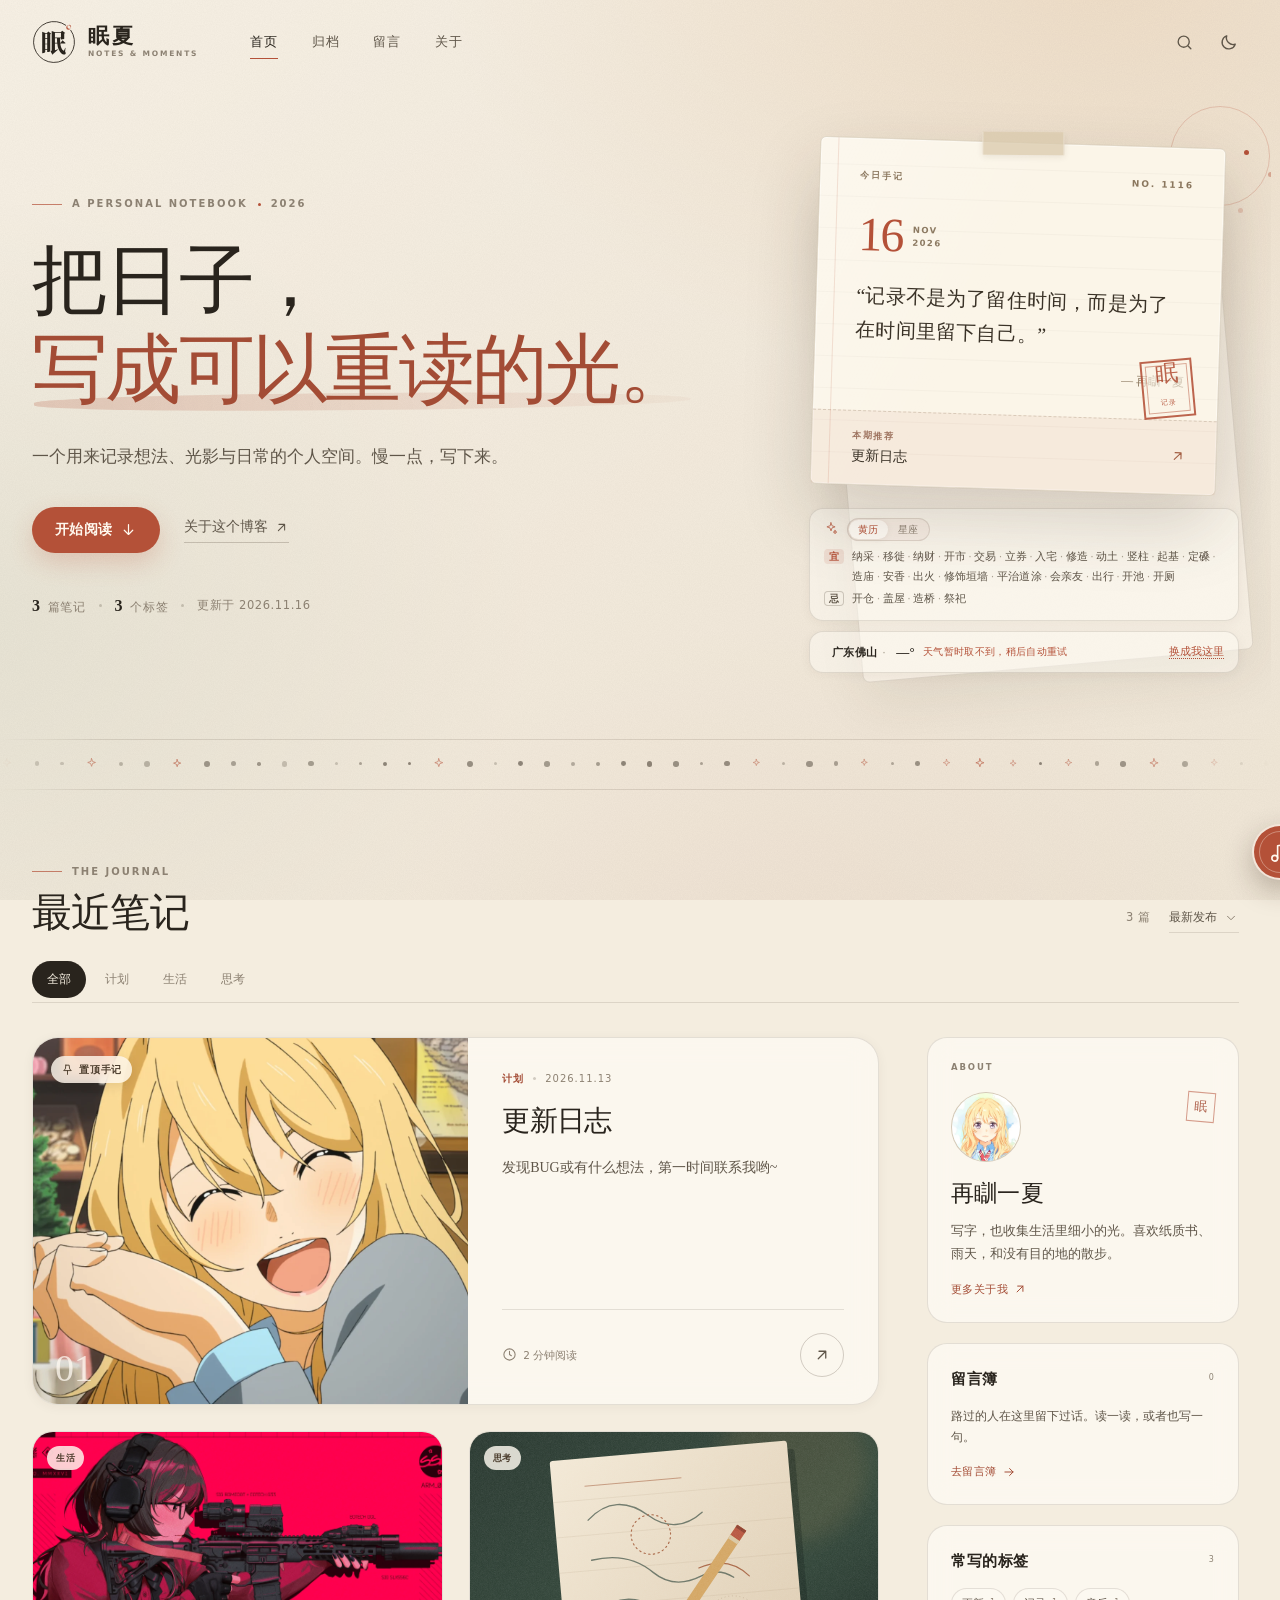
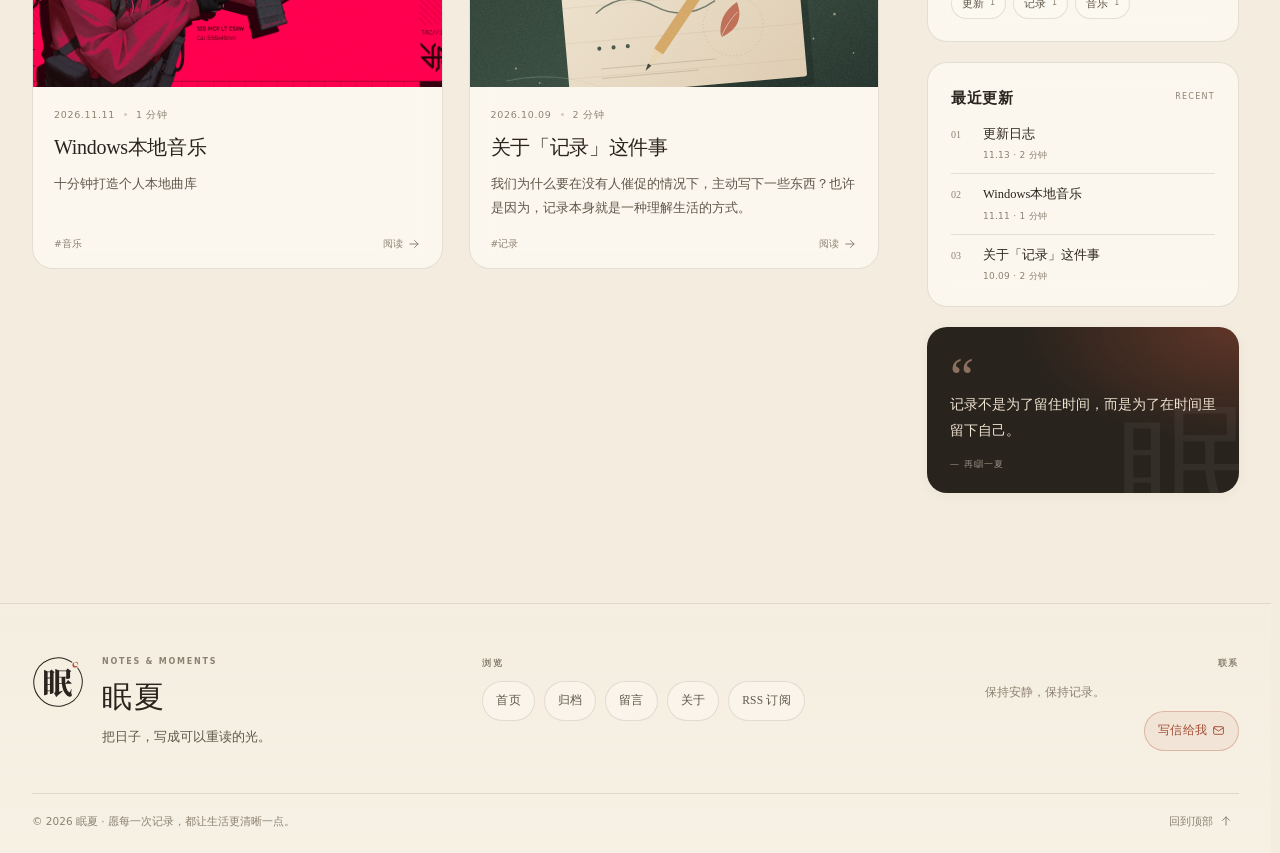
==== commit 65aabbbd: "chore: publish static blog" ====
--- a/site/index.html
+++ b/site/index.html
@@ -30,6 +30,7 @@
   <script defer src="js/toc-bar.js"></script>
   <script defer src="js/static.js"></script>
   <script defer src="js/player.js"></script>
+  <script defer src="js/ticker-sync.js"></script>
   <script defer src="js/contact.js"></script>
   <script defer src="js/reading.js"></script>
   <noscript><style>.reveal{opacity:1;transform:none}</style></noscript>
@@ -71,16 +72,16 @@
       <div class="hero-meta">
         <span><b>3</b> 篇笔记</span><i></i>
         <span><b>3</b> 个标签</span><i></i>
-        <span>更新于 2026.11.15</span>
+        <span>更新于 2026.11.16</span>
       </div>
     </div>
     <div class="hero-stack">
       <div class="paper-shadow"></div>
       <div class="paper-card">
         <div class="paper-tape"></div>
-        <div class="paper-top"><span>今日手记</span><span class="paper-no">NO. 1115</span></div>
+        <div class="paper-top"><span>今日手记</span><span class="paper-no">NO. 1116</span></div>
         <div class="paper-body">
-          <div class="paper-date"><strong>15</strong><span>NOV<br>2026</span></div>
+          <div class="paper-date"><strong>16</strong><span>NOV<br>2026</span></div>
           <blockquote>“记录不是为了留住时间，而是为了在时间里留下自己。”</blockquote>
           <p class="paper-sign">— 再瞓一夏</p>
         </div>
@@ -102,7 +103,7 @@
         </div>
         <div class="note-panels">
           <div class="note-panel" id="note-panel-almanac" role="tabpanel" aria-labelledby="note-tab-almanac" data-note-panel="almanac">
-            <span class="almanac-lines" data-almanac-lines>星期日 · 宜记录</span>
+            <span class="almanac-lines" data-almanac-lines>星期一 · 宜记录</span>
           </div>
           <div class="note-panel" id="note-panel-horoscope" role="tabpanel" aria-labelledby="note-tab-horoscope" data-note-panel="horoscope" hidden>
             <button type="button" class="horo-line" data-horoscope-line aria-haspopup="dialog"></button>
@@ -118,7 +119,7 @@
       </div>
     </div>
   </section>
-  <div class="ticker" aria-hidden="true"><div class="ticker-track"><span>记录</span><i>✦</i><span>阅读</span><i>✦</i><span>散步</span><i>✦</i><span>思考</span><i>✦</i><span>生活</span><i>✦</i><span>光影</span><i>✦</i><span>记录</span><i>✦</i><span>阅读</span><i>✦</i><span>散步</span><i>✦</i><span>思考</span><i>✦</i><span>生活</span><i>✦</i><span>光影</span><i>✦</i><span>记录</span><i>✦</i><span>阅读</span><i>✦</i><span>散步</span><i>✦</i><span>思考</span><i>✦</i><span>生活</span><i>✦</i><span>光影</span><i>✦</i></div></div>
+  <div class="ticker ticker--stars" data-ticker="stars" aria-hidden="true"><div class="ticker-track"><span class="ticker-star" style="--s:13.5px;--o:0.68"><svg class="icon" width="9" height="9" viewBox="0 0 24 24" fill="none" stroke="currentColor" stroke-width="1.6" stroke-linecap="round" stroke-linejoin="round"><path d="m12 3 1.8 5.2L19 10l-5.2 1.8L12 17l-1.8-5.2L5 10l5.2-1.8Z"/></svg></span><b class="ticker-dot" style="--s:4.8px;--o:0.66"></b><b class="ticker-dot" style="--s:3.4px;--o:0.41"></b><span class="ticker-star" style="--s:13.2px;--o:0.73"><svg class="icon" width="9" height="9" viewBox="0 0 24 24" fill="none" stroke="currentColor" stroke-width="1.6" stroke-linecap="round" stroke-linejoin="round"><path d="m12 3 1.8 5.2L19 10l-5.2 1.8L12 17l-1.8-5.2L5 10l5.2-1.8Z"/></svg></span><b class="ticker-dot" style="--s:4.1px;--o:0.35"></b><b class="ticker-dot" style="--s:5.8px;--o:0.36"></b><span class="ticker-star" style="--s:12.3px;--o:0.78"><svg class="icon" width="9" height="9" viewBox="0 0 24 24" fill="none" stroke="currentColor" stroke-width="1.6" stroke-linecap="round" stroke-linejoin="round"><path d="m12 3 1.8 5.2L19 10l-5.2 1.8L12 17l-1.8-5.2L5 10l5.2-1.8Z"/></svg></span><b class="ticker-dot" style="--s:5.8px;--o:0.56"></b><b class="ticker-dot" style="--s:5.2px;--o:0.48"></b><b class="ticker-dot" style="--s:3.6px;--o:0.55"></b><b class="ticker-dot" style="--s:5.6px;--o:0.29"></b><b class="ticker-dot" style="--s:5.4px;--o:0.51"></b><b class="ticker-dot" style="--s:3.4px;--o:0.28"></b><b class="ticker-dot" style="--s:3.1px;--o:0.47"></b><b class="ticker-dot" style="--s:4.1px;--o:0.68"></b><b class="ticker-dot" style="--s:3.2px;--o:0.69"></b><span class="ticker-star" style="--s:13.6px;--o:0.67"><svg class="icon" width="9" height="9" viewBox="0 0 24 24" fill="none" stroke="currentColor" stroke-width="1.6" stroke-linecap="round" stroke-linejoin="round"><path d="m12 3 1.8 5.2L19 10l-5.2 1.8L12 17l-1.8-5.2L5 10l5.2-1.8Z"/></svg></span><b class="ticker-dot" style="--s:5.9px;--o:0.61"></b><b class="ticker-dot" style="--s:3.4px;--o:0.28"></b><b class="ticker-dot" style="--s:4.9px;--o:0.68"></b><b class="ticker-dot" style="--s:5.6px;--o:0.53"></b><b class="ticker-dot" style="--s:4.1px;--o:0.42"></b><b class="ticker-dot" style="--s:3.9px;--o:0.51"></b><b class="ticker-dot" style="--s:4.8px;--o:0.68"></b><b class="ticker-dot" style="--s:5.7px;--o:0.69"></b><b class="ticker-dot" style="--s:5.6px;--o:0.60"></b><b class="ticker-dot" style="--s:3.5px;--o:0.47"></b><b class="ticker-dot" style="--s:5.3px;--o:0.62"></b><span class="ticker-star" style="--s:10.7px;--o:0.70"><svg class="icon" width="9" height="9" viewBox="0 0 24 24" fill="none" stroke="currentColor" stroke-width="1.6" stroke-linecap="round" stroke-linejoin="round"><path d="m12 3 1.8 5.2L19 10l-5.2 1.8L12 17l-1.8-5.2L5 10l5.2-1.8Z"/></svg></span><b class="ticker-dot" style="--s:3.2px;--o:0.35"></b><b class="ticker-dot" style="--s:6.1px;--o:0.57"></b><b class="ticker-dot" style="--s:4.6px;--o:0.49"></b><span class="ticker-star" style="--s:10.5px;--o:0.71"><svg class="icon" width="9" height="9" viewBox="0 0 24 24" fill="none" stroke="currentColor" stroke-width="1.6" stroke-linecap="round" stroke-linejoin="round"><path d="m12 3 1.8 5.2L19 10l-5.2 1.8L12 17l-1.8-5.2L5 10l5.2-1.8Z"/></svg></span><b class="ticker-dot" style="--s:3.5px;--o:0.44"></b><b class="ticker-dot" style="--s:4.6px;--o:0.59"></b><span class="ticker-star" style="--s:11.1px;--o:0.62"><svg class="icon" width="9" height="9" viewBox="0 0 24 24" fill="none" stroke="currentColor" stroke-width="1.6" stroke-linecap="round" stroke-linejoin="round"><path d="m12 3 1.8 5.2L19 10l-5.2 1.8L12 17l-1.8-5.2L5 10l5.2-1.8Z"/></svg></span><span class="ticker-star" style="--s:13.8px;--o:0.77"><svg class="icon" width="9" height="9" viewBox="0 0 24 24" fill="none" stroke="currentColor" stroke-width="1.6" stroke-linecap="round" stroke-linejoin="round"><path d="m12 3 1.8 5.2L19 10l-5.2 1.8L12 17l-1.8-5.2L5 10l5.2-1.8Z"/></svg></span><span class="ticker-star" style="--s:10.2px;--o:0.64"><svg class="icon" width="9" height="9" viewBox="0 0 24 24" fill="none" stroke="currentColor" stroke-width="1.6" stroke-linecap="round" stroke-linejoin="round"><path d="m12 3 1.8 5.2L19 10l-5.2 1.8L12 17l-1.8-5.2L5 10l5.2-1.8Z"/></svg></span><b class="ticker-dot" style="--s:3.0px;--o:0.68"></b><span class="ticker-star" style="--s:11.0px;--o:0.66"><svg class="icon" width="9" height="9" viewBox="0 0 24 24" fill="none" stroke="currentColor" stroke-width="1.6" stroke-linecap="round" stroke-linejoin="round"><path d="m12 3 1.8 5.2L19 10l-5.2 1.8L12 17l-1.8-5.2L5 10l5.2-1.8Z"/></svg></span><b class="ticker-dot" style="--s:4.5px;--o:0.45"></b><b class="ticker-dot" style="--s:5.6px;--o:0.56"></b><span class="ticker-star" style="--s:14.0px;--o:0.61"><svg class="icon" width="9" height="9" viewBox="0 0 24 24" fill="none" stroke="currentColor" stroke-width="1.6" stroke-linecap="round" stroke-linejoin="round"><path d="m12 3 1.8 5.2L19 10l-5.2 1.8L12 17l-1.8-5.2L5 10l5.2-1.8Z"/></svg></span><b class="ticker-dot" style="--s:5.9px;--o:0.51"></b><span class="ticker-star" style="--s:10.5px;--o:0.54"><svg class="icon" width="9" height="9" viewBox="0 0 24 24" fill="none" stroke="currentColor" stroke-width="1.6" stroke-linecap="round" stroke-linejoin="round"><path d="m12 3 1.8 5.2L19 10l-5.2 1.8L12 17l-1.8-5.2L5 10l5.2-1.8Z"/></svg></span><b class="ticker-dot" style="--s:3.1px;--o:0.43"></b><b class="ticker-dot" style="--s:5.0px;--o:0.35"></b><b class="ticker-dot" style="--s:5.5px;--o:0.56"></b><b class="ticker-dot" style="--s:5.6px;--o:0.53"></b><span class="ticker-star" style="--s:12.5px;--o:0.66"><svg class="icon" width="9" height="9" viewBox="0 0 24 24" fill="none" stroke="currentColor" stroke-width="1.6" stroke-linecap="round" stroke-linejoin="round"><path d="m12 3 1.8 5.2L19 10l-5.2 1.8L12 17l-1.8-5.2L5 10l5.2-1.8Z"/></svg></span><span class="ticker-star" style="--s:12.7px;--o:0.50"><svg class="icon" width="9" height="9" viewBox="0 0 24 24" fill="none" stroke="currentColor" stroke-width="1.6" stroke-linecap="round" stroke-linejoin="round"><path d="m12 3 1.8 5.2L19 10l-5.2 1.8L12 17l-1.8-5.2L5 10l5.2-1.8Z"/></svg></span><span class="ticker-star" style="--s:11.9px;--o:0.61"><svg class="icon" width="9" height="9" viewBox="0 0 24 24" fill="none" stroke="currentColor" stroke-width="1.6" stroke-linecap="round" stroke-linejoin="round"><path d="m12 3 1.8 5.2L19 10l-5.2 1.8L12 17l-1.8-5.2L5 10l5.2-1.8Z"/></svg></span><b class="ticker-dot" style="--s:3.1px;--o:0.53"></b><span class="ticker-star" style="--s:12.3px;--o:0.72"><svg class="icon" width="9" height="9" viewBox="0 0 24 24" fill="none" stroke="currentColor" stroke-width="1.6" stroke-linecap="round" stroke-linejoin="round"><path d="m12 3 1.8 5.2L19 10l-5.2 1.8L12 17l-1.8-5.2L5 10l5.2-1.8Z"/></svg></span><b class="ticker-dot" style="--s:3.8px;--o:0.34"></b><b class="ticker-dot" style="--s:3.5px;--o:0.64"></b><b class="ticker-dot" style="--s:4.3px;--o:0.27"></b><b class="ticker-dot" style="--s:3.7px;--o:0.66"></b><b class="ticker-dot" style="--s:4.2px;--o:0.52"></b><span class="ticker-star" style="--s:11.0px;--o:0.62"><svg class="icon" width="9" height="9" viewBox="0 0 24 24" fill="none" stroke="currentColor" stroke-width="1.6" stroke-linecap="round" stroke-linejoin="round"><path d="m12 3 1.8 5.2L19 10l-5.2 1.8L12 17l-1.8-5.2L5 10l5.2-1.8Z"/></svg></span><span class="ticker-star" style="--s:10.6px;--o:0.77"><svg class="icon" width="9" height="9" viewBox="0 0 24 24" fill="none" stroke="currentColor" stroke-width="1.6" stroke-linecap="round" stroke-linejoin="round"><path d="m12 3 1.8 5.2L19 10l-5.2 1.8L12 17l-1.8-5.2L5 10l5.2-1.8Z"/></svg></span><span class="ticker-star" style="--s:13.7px;--o:0.76"><svg class="icon" width="9" height="9" viewBox="0 0 24 24" fill="none" stroke="currentColor" stroke-width="1.6" stroke-linecap="round" stroke-linejoin="round"><path d="m12 3 1.8 5.2L19 10l-5.2 1.8L12 17l-1.8-5.2L5 10l5.2-1.8Z"/></svg></span><span class="ticker-star" style="--s:10.2px;--o:0.63"><svg class="icon" width="9" height="9" viewBox="0 0 24 24" fill="none" stroke="currentColor" stroke-width="1.6" stroke-linecap="round" stroke-linejoin="round"><path d="m12 3 1.8 5.2L19 10l-5.2 1.8L12 17l-1.8-5.2L5 10l5.2-1.8Z"/></svg></span><b class="ticker-dot" style="--s:4.1px;--o:0.34"></b><b class="ticker-dot" style="--s:3.2px;--o:0.41"></b><span class="ticker-star" style="--s:12.9px;--o:0.65"><svg class="icon" width="9" height="9" viewBox="0 0 24 24" fill="none" stroke="currentColor" stroke-width="1.6" stroke-linecap="round" stroke-linejoin="round"><path d="m12 3 1.8 5.2L19 10l-5.2 1.8L12 17l-1.8-5.2L5 10l5.2-1.8Z"/></svg></span><b class="ticker-dot" style="--s:4.8px;--o:0.29"></b><b class="ticker-dot" style="--s:3.5px;--o:0.59"></b><b class="ticker-dot" style="--s:4.2px;--o:0.48"></b><b class="ticker-dot" style="--s:3.1px;--o:0.34"></b><b class="ticker-dot" style="--s:3.3px;--o:0.58"></b><span class="ticker-star" style="--s:9.5px;--o:0.78"><svg class="icon" width="9" height="9" viewBox="0 0 24 24" fill="none" stroke="currentColor" stroke-width="1.6" stroke-linecap="round" stroke-linejoin="round"><path d="m12 3 1.8 5.2L19 10l-5.2 1.8L12 17l-1.8-5.2L5 10l5.2-1.8Z"/></svg></span><span class="ticker-star" style="--s:13.2px;--o:0.74"><svg class="icon" width="9" height="9" viewBox="0 0 24 24" fill="none" stroke="currentColor" stroke-width="1.6" stroke-linecap="round" stroke-linejoin="round"><path d="m12 3 1.8 5.2L19 10l-5.2 1.8L12 17l-1.8-5.2L5 10l5.2-1.8Z"/></svg></span><b class="ticker-dot" style="--s:3.4px;--o:0.48"></b><span class="ticker-star" style="--s:9.2px;--o:0.58"><svg class="icon" width="9" height="9" viewBox="0 0 24 24" fill="none" stroke="currentColor" stroke-width="1.6" stroke-linecap="round" stroke-linejoin="round"><path d="m12 3 1.8 5.2L19 10l-5.2 1.8L12 17l-1.8-5.2L5 10l5.2-1.8Z"/></svg></span><b class="ticker-dot" style="--s:4.5px;--o:0.63"></b><b class="ticker-dot" style="--s:4.6px;--o:0.60"></b><b class="ticker-dot" style="--s:5.9px;--o:0.50"></b><b class="ticker-dot" style="--s:5.9px;--o:0.36"></b><span class="ticker-star" style="--s:11.8px;--o:0.53"><svg class="icon" width="9" height="9" viewBox="0 0 24 24" fill="none" stroke="currentColor" stroke-width="1.6" stroke-linecap="round" stroke-linejoin="round"><path d="m12 3 1.8 5.2L19 10l-5.2 1.8L12 17l-1.8-5.2L5 10l5.2-1.8Z"/></svg></span><b class="ticker-dot" style="--s:5.8px;--o:0.30"></b><b class="ticker-dot" style="--s:3.2px;--o:0.43"></b><span class="ticker-star" style="--s:10.2px;--o:0.66"><svg class="icon" width="9" height="9" viewBox="0 0 24 24" fill="none" stroke="currentColor" stroke-width="1.6" stroke-linecap="round" stroke-linejoin="round"><path d="m12 3 1.8 5.2L19 10l-5.2 1.8L12 17l-1.8-5.2L5 10l5.2-1.8Z"/></svg></span><b class="ticker-dot" style="--s:5.2px;--o:0.35"></b><b class="ticker-dot" style="--s:5.0px;--o:0.29"></b><b class="ticker-dot" style="--s:3.1px;--o:0.27"></b><b class="ticker-dot" style="--s:5.4px;--o:0.49"></b><span class="ticker-star" style="--s:11.2px;--o:0.59"><svg class="icon" width="9" height="9" viewBox="0 0 24 24" fill="none" stroke="currentColor" stroke-width="1.6" stroke-linecap="round" stroke-linejoin="round"><path d="m12 3 1.8 5.2L19 10l-5.2 1.8L12 17l-1.8-5.2L5 10l5.2-1.8Z"/></svg></span><b class="ticker-dot" style="--s:3.2px;--o:0.51"></b><span class="ticker-star" style="--s:13.9px;--o:0.77"><svg class="icon" width="9" height="9" viewBox="0 0 24 24" fill="none" stroke="currentColor" stroke-width="1.6" stroke-linecap="round" stroke-linejoin="round"><path d="m12 3 1.8 5.2L19 10l-5.2 1.8L12 17l-1.8-5.2L5 10l5.2-1.8Z"/></svg></span><span class="ticker-star" style="--s:13.5px;--o:0.74"><svg class="icon" width="9" height="9" viewBox="0 0 24 24" fill="none" stroke="currentColor" stroke-width="1.6" stroke-linecap="round" stroke-linejoin="round"><path d="m12 3 1.8 5.2L19 10l-5.2 1.8L12 17l-1.8-5.2L5 10l5.2-1.8Z"/></svg></span><b class="ticker-dot" style="--s:4.0px;--o:0.65"></b><b class="ticker-dot" style="--s:5.6px;--o:0.58"></b><b class="ticker-dot" style="--s:5.6px;--o:0.61"></b><b class="ticker-dot" style="--s:6.1px;--o:0.60"></b><b class="ticker-dot" style="--s:3.6px;--o:0.61"></b><b class="ticker-dot" style="--s:6.1px;--o:0.33"></b><b class="ticker-dot" style="--s:3.5px;--o:0.35"></b><b class="ticker-dot" style="--s:3.5px;--o:0.28"></b><b class="ticker-dot" style="--s:5.2px;--o:0.41"></b><b class="ticker-dot" style="--s:3.1px;--o:0.39"></b><b class="ticker-dot" style="--s:5.3px;--o:0.65"></b><b class="ticker-dot" style="--s:5.7px;--o:0.26"></b><b class="ticker-dot" style="--s:4.0px;--o:0.60"></b><b class="ticker-dot" style="--s:5.4px;--o:0.61"></b><b class="ticker-dot" style="--s:5.3px;--o:0.48"></b><b class="ticker-dot" style="--s:3.0px;--o:0.61"></b><b class="ticker-dot" style="--s:5.9px;--o:0.50"></b><b class="ticker-dot" style="--s:5.3px;--o:0.42"></b><b class="ticker-dot" style="--s:5.7px;--o:0.44"></b><b class="ticker-dot" style="--s:3.4px;--o:0.63"></b><b class="ticker-dot" style="--s:5.6px;--o:0.58"></b><span class="ticker-star" style="--s:13.5px;--o:0.71"><svg class="icon" width="9" height="9" viewBox="0 0 24 24" fill="none" stroke="currentColor" stroke-width="1.6" stroke-linecap="round" stroke-linejoin="round"><path d="m12 3 1.8 5.2L19 10l-5.2 1.8L12 17l-1.8-5.2L5 10l5.2-1.8Z"/></svg></span><b class="ticker-dot" style="--s:3.9px;--o:0.35"></b><b class="ticker-dot" style="--s:4.4px;--o:0.44"></b><b class="ticker-dot" style="--s:5.4px;--o:0.66"></b><b class="ticker-dot" style="--s:4.4px;--o:0.29"></b><span class="ticker-star" style="--s:11.5px;--o:0.61"><svg class="icon" width="9" height="9" viewBox="0 0 24 24" fill="none" stroke="currentColor" stroke-width="1.6" stroke-linecap="round" stroke-linejoin="round"><path d="m12 3 1.8 5.2L19 10l-5.2 1.8L12 17l-1.8-5.2L5 10l5.2-1.8Z"/></svg></span><span class="ticker-star" style="--s:12.6px;--o:0.76"><svg class="icon" width="9" height="9" viewBox="0 0 24 24" fill="none" stroke="currentColor" stroke-width="1.6" stroke-linecap="round" stroke-linejoin="round"><path d="m12 3 1.8 5.2L19 10l-5.2 1.8L12 17l-1.8-5.2L5 10l5.2-1.8Z"/></svg></span><b class="ticker-dot" style="--s:5.2px;--o:0.27"></b><span class="ticker-star" style="--s:9.4px;--o:0.78"><svg class="icon" width="9" height="9" viewBox="0 0 24 24" fill="none" stroke="currentColor" stroke-width="1.6" stroke-linecap="round" stroke-linejoin="round"><path d="m12 3 1.8 5.2L19 10l-5.2 1.8L12 17l-1.8-5.2L5 10l5.2-1.8Z"/></svg></span><b class="ticker-dot" style="--s:3.8px;--o:0.54"></b><b class="ticker-dot" style="--s:3.3px;--o:0.42"></b><b class="ticker-dot" style="--s:4.8px;--o:0.68"></b><b class="ticker-dot" style="--s:3.2px;--o:0.61"></b><b class="ticker-dot" style="--s:4.7px;--o:0.51"></b><span class="ticker-star" style="--s:11.5px;--o:0.57"><svg class="icon" width="9" height="9" viewBox="0 0 24 24" fill="none" stroke="currentColor" stroke-width="1.6" stroke-linecap="round" stroke-linejoin="round"><path d="m12 3 1.8 5.2L19 10l-5.2 1.8L12 17l-1.8-5.2L5 10l5.2-1.8Z"/></svg></span><span class="ticker-star" style="--s:12.8px;--o:0.65"><svg class="icon" width="9" height="9" viewBox="0 0 24 24" fill="none" stroke="currentColor" stroke-width="1.6" stroke-linecap="round" stroke-linejoin="round"><path d="m12 3 1.8 5.2L19 10l-5.2 1.8L12 17l-1.8-5.2L5 10l5.2-1.8Z"/></svg></span><b class="ticker-dot" style="--s:6.0px;--o:0.39"></b><b class="ticker-dot" style="--s:3.0px;--o:0.66"></b><b class="ticker-dot" style="--s:3.8px;--o:0.49"></b><b class="ticker-dot" style="--s:4.6px;--o:0.49"></b><b class="ticker-dot" style="--s:3.3px;--o:0.37"></b><b class="ticker-dot" style="--s:3.9px;--o:0.49"></b><b class="ticker-dot" style="--s:3.6px;--o:0.50"></b><b class="ticker-dot" style="--s:3.5px;--o:0.64"></b><b class="ticker-dot" style="--s:5.1px;--o:0.58"></b><b class="ticker-dot" style="--s:4.8px;--o:0.43"></b><b class="ticker-dot" style="--s:3.9px;--o:0.28"></b><b class="ticker-dot" style="--s:5.1px;--o:0.27"></b><span class="ticker-star" style="--s:13.5px;--o:0.68"><svg class="icon" width="9" height="9" viewBox="0 0 24 24" fill="none" stroke="currentColor" stroke-width="1.6" stroke-linecap="round" stroke-linejoin="round"><path d="m12 3 1.8 5.2L19 10l-5.2 1.8L12 17l-1.8-5.2L5 10l5.2-1.8Z"/></svg></span><b class="ticker-dot" style="--s:4.8px;--o:0.66"></b><b class="ticker-dot" style="--s:3.4px;--o:0.41"></b><span class="ticker-star" style="--s:13.2px;--o:0.73"><svg class="icon" width="9" height="9" viewBox="0 0 24 24" fill="none" stroke="currentColor" stroke-width="1.6" stroke-linecap="round" stroke-linejoin="round"><path d="m12 3 1.8 5.2L19 10l-5.2 1.8L12 17l-1.8-5.2L5 10l5.2-1.8Z"/></svg></span><b class="ticker-dot" style="--s:4.1px;--o:0.35"></b><b class="ticker-dot" style="--s:5.8px;--o:0.36"></b><span class="ticker-star" style="--s:12.3px;--o:0.78"><svg class="icon" width="9" height="9" viewBox="0 0 24 24" fill="none" stroke="currentColor" stroke-width="1.6" stroke-linecap="round" stroke-linejoin="round"><path d="m12 3 1.8 5.2L19 10l-5.2 1.8L12 17l-1.8-5.2L5 10l5.2-1.8Z"/></svg></span><b class="ticker-dot" style="--s:5.8px;--o:0.56"></b><b class="ticker-dot" style="--s:5.2px;--o:0.48"></b><b class="ticker-dot" style="--s:3.6px;--o:0.55"></b><b class="ticker-dot" style="--s:5.6px;--o:0.29"></b><b class="ticker-dot" style="--s:5.4px;--o:0.51"></b><b class="ticker-dot" style="--s:3.4px;--o:0.28"></b><b class="ticker-dot" style="--s:3.1px;--o:0.47"></b><b class="ticker-dot" style="--s:4.1px;--o:0.68"></b><b class="ticker-dot" style="--s:3.2px;--o:0.69"></b><span class="ticker-star" style="--s:13.6px;--o:0.67"><svg class="icon" width="9" height="9" viewBox="0 0 24 24" fill="none" stroke="currentColor" stroke-width="1.6" stroke-linecap="round" stroke-linejoin="round"><path d="m12 3 1.8 5.2L19 10l-5.2 1.8L12 17l-1.8-5.2L5 10l5.2-1.8Z"/></svg></span><b class="ticker-dot" style="--s:5.9px;--o:0.61"></b><b class="ticker-dot" style="--s:3.4px;--o:0.28"></b><b class="ticker-dot" style="--s:4.9px;--o:0.68"></b><b class="ticker-dot" style="--s:5.6px;--o:0.53"></b><b class="ticker-dot" style="--s:4.1px;--o:0.42"></b><b class="ticker-dot" style="--s:3.9px;--o:0.51"></b><b class="ticker-dot" style="--s:4.8px;--o:0.68"></b><b class="ticker-dot" style="--s:5.7px;--o:0.69"></b><b class="ticker-dot" style="--s:5.6px;--o:0.60"></b><b class="ticker-dot" style="--s:3.5px;--o:0.47"></b><b class="ticker-dot" style="--s:5.3px;--o:0.62"></b><span class="ticker-star" style="--s:10.7px;--o:0.70"><svg class="icon" width="9" height="9" viewBox="0 0 24 24" fill="none" stroke="currentColor" stroke-width="1.6" stroke-linecap="round" stroke-linejoin="round"><path d="m12 3 1.8 5.2L19 10l-5.2 1.8L12 17l-1.8-5.2L5 10l5.2-1.8Z"/></svg></span><b class="ticker-dot" style="--s:3.2px;--o:0.35"></b><b class="ticker-dot" style="--s:6.1px;--o:0.57"></b><b class="ticker-dot" style="--s:4.6px;--o:0.49"></b><span class="ticker-star" style="--s:10.5px;--o:0.71"><svg class="icon" width="9" height="9" viewBox="0 0 24 24" fill="none" stroke="currentColor" stroke-width="1.6" stroke-linecap="round" stroke-linejoin="round"><path d="m12 3 1.8 5.2L19 10l-5.2 1.8L12 17l-1.8-5.2L5 10l5.2-1.8Z"/></svg></span><b class="ticker-dot" style="--s:3.5px;--o:0.44"></b><b class="ticker-dot" style="--s:4.6px;--o:0.59"></b><span class="ticker-star" style="--s:11.1px;--o:0.62"><svg class="icon" width="9" height="9" viewBox="0 0 24 24" fill="none" stroke="currentColor" stroke-width="1.6" stroke-linecap="round" stroke-linejoin="round"><path d="m12 3 1.8 5.2L19 10l-5.2 1.8L12 17l-1.8-5.2L5 10l5.2-1.8Z"/></svg></span><span class="ticker-star" style="--s:13.8px;--o:0.77"><svg class="icon" width="9" height="9" viewBox="0 0 24 24" fill="none" stroke="currentColor" stroke-width="1.6" stroke-linecap="round" stroke-linejoin="round"><path d="m12 3 1.8 5.2L19 10l-5.2 1.8L12 17l-1.8-5.2L5 10l5.2-1.8Z"/></svg></span><span class="ticker-star" style="--s:10.2px;--o:0.64"><svg class="icon" width="9" height="9" viewBox="0 0 24 24" fill="none" stroke="currentColor" stroke-width="1.6" stroke-linecap="round" stroke-linejoin="round"><path d="m12 3 1.8 5.2L19 10l-5.2 1.8L12 17l-1.8-5.2L5 10l5.2-1.8Z"/></svg></span><b class="ticker-dot" style="--s:3.0px;--o:0.68"></b><span class="ticker-star" style="--s:11.0px;--o:0.66"><svg class="icon" width="9" height="9" viewBox="0 0 24 24" fill="none" stroke="currentColor" stroke-width="1.6" stroke-linecap="round" stroke-linejoin="round"><path d="m12 3 1.8 5.2L19 10l-5.2 1.8L12 17l-1.8-5.2L5 10l5.2-1.8Z"/></svg></span><b class="ticker-dot" style="--s:4.5px;--o:0.45"></b><b class="ticker-dot" style="--s:5.6px;--o:0.56"></b><span class="ticker-star" style="--s:14.0px;--o:0.61"><svg class="icon" width="9" height="9" viewBox="0 0 24 24" fill="none" stroke="currentColor" stroke-width="1.6" stroke-linecap="round" stroke-linejoin="round"><path d="m12 3 1.8 5.2L19 10l-5.2 1.8L12 17l-1.8-5.2L5 10l5.2-1.8Z"/></svg></span><b class="ticker-dot" style="--s:5.9px;--o:0.51"></b><span class="ticker-star" style="--s:10.5px;--o:0.54"><svg class="icon" width="9" height="9" viewBox="0 0 24 24" fill="none" stroke="currentColor" stroke-width="1.6" stroke-linecap="round" stroke-linejoin="round"><path d="m12 3 1.8 5.2L19 10l-5.2 1.8L12 17l-1.8-5.2L5 10l5.2-1.8Z"/></svg></span><b class="ticker-dot" style="--s:3.1px;--o:0.43"></b><b class="ticker-dot" style="--s:5.0px;--o:0.35"></b><b class="ticker-dot" style="--s:5.5px;--o:0.56"></b><b class="ticker-dot" style="--s:5.6px;--o:0.53"></b><span class="ticker-star" style="--s:12.5px;--o:0.66"><svg class="icon" width="9" height="9" viewBox="0 0 24 24" fill="none" stroke="currentColor" stroke-width="1.6" stroke-linecap="round" stroke-linejoin="round"><path d="m12 3 1.8 5.2L19 10l-5.2 1.8L12 17l-1.8-5.2L5 10l5.2-1.8Z"/></svg></span><span class="ticker-star" style="--s:12.7px;--o:0.50"><svg class="icon" width="9" height="9" viewBox="0 0 24 24" fill="none" stroke="currentColor" stroke-width="1.6" stroke-linecap="round" stroke-linejoin="round"><path d="m12 3 1.8 5.2L19 10l-5.2 1.8L12 17l-1.8-5.2L5 10l5.2-1.8Z"/></svg></span><span class="ticker-star" style="--s:11.9px;--o:0.61"><svg class="icon" width="9" height="9" viewBox="0 0 24 24" fill="none" stroke="currentColor" stroke-width="1.6" stroke-linecap="round" stroke-linejoin="round"><path d="m12 3 1.8 5.2L19 10l-5.2 1.8L12 17l-1.8-5.2L5 10l5.2-1.8Z"/></svg></span><b class="ticker-dot" style="--s:3.1px;--o:0.53"></b><span class="ticker-star" style="--s:12.3px;--o:0.72"><svg class="icon" width="9" height="9" viewBox="0 0 24 24" fill="none" stroke="currentColor" stroke-width="1.6" stroke-linecap="round" stroke-linejoin="round"><path d="m12 3 1.8 5.2L19 10l-5.2 1.8L12 17l-1.8-5.2L5 10l5.2-1.8Z"/></svg></span><b class="ticker-dot" style="--s:3.8px;--o:0.34"></b><b class="ticker-dot" style="--s:3.5px;--o:0.64"></b><b class="ticker-dot" style="--s:4.3px;--o:0.27"></b><b class="ticker-dot" style="--s:3.7px;--o:0.66"></b><b class="ticker-dot" style="--s:4.2px;--o:0.52"></b><span class="ticker-star" style="--s:11.0px;--o:0.62"><svg class="icon" width="9" height="9" viewBox="0 0 24 24" fill="none" stroke="currentColor" stroke-width="1.6" stroke-linecap="round" stroke-linejoin="round"><path d="m12 3 1.8 5.2L19 10l-5.2 1.8L12 17l-1.8-5.2L5 10l5.2-1.8Z"/></svg></span><span class="ticker-star" style="--s:10.6px;--o:0.77"><svg class="icon" width="9" height="9" viewBox="0 0 24 24" fill="none" stroke="currentColor" stroke-width="1.6" stroke-linecap="round" stroke-linejoin="round"><path d="m12 3 1.8 5.2L19 10l-5.2 1.8L12 17l-1.8-5.2L5 10l5.2-1.8Z"/></svg></span><span class="ticker-star" style="--s:13.7px;--o:0.76"><svg class="icon" width="9" height="9" viewBox="0 0 24 24" fill="none" stroke="currentColor" stroke-width="1.6" stroke-linecap="round" stroke-linejoin="round"><path d="m12 3 1.8 5.2L19 10l-5.2 1.8L12 17l-1.8-5.2L5 10l5.2-1.8Z"/></svg></span><span class="ticker-star" style="--s:10.2px;--o:0.63"><svg class="icon" width="9" height="9" viewBox="0 0 24 24" fill="none" stroke="currentColor" stroke-width="1.6" stroke-linecap="round" stroke-linejoin="round"><path d="m12 3 1.8 5.2L19 10l-5.2 1.8L12 17l-1.8-5.2L5 10l5.2-1.8Z"/></svg></span><b class="ticker-dot" style="--s:4.1px;--o:0.34"></b><b class="ticker-dot" style="--s:3.2px;--o:0.41"></b><span class="ticker-star" style="--s:12.9px;--o:0.65"><svg class="icon" width="9" height="9" viewBox="0 0 24 24" fill="none" stroke="currentColor" stroke-width="1.6" stroke-linecap="round" stroke-linejoin="round"><path d="m12 3 1.8 5.2L19 10l-5.2 1.8L12 17l-1.8-5.2L5 10l5.2-1.8Z"/></svg></span><b class="ticker-dot" style="--s:4.8px;--o:0.29"></b><b class="ticker-dot" style="--s:3.5px;--o:0.59"></b><b class="ticker-dot" style="--s:4.2px;--o:0.48"></b><b class="ticker-dot" style="--s:3.1px;--o:0.34"></b><b class="ticker-dot" style="--s:3.3px;--o:0.58"></b><span class="ticker-star" style="--s:9.5px;--o:0.78"><svg class="icon" width="9" height="9" viewBox="0 0 24 24" fill="none" stroke="currentColor" stroke-width="1.6" stroke-linecap="round" stroke-linejoin="round"><path d="m12 3 1.8 5.2L19 10l-5.2 1.8L12 17l-1.8-5.2L5 10l5.2-1.8Z"/></svg></span><span class="ticker-star" style="--s:13.2px;--o:0.74"><svg class="icon" width="9" height="9" viewBox="0 0 24 24" fill="none" stroke="currentColor" stroke-width="1.6" stroke-linecap="round" stroke-linejoin="round"><path d="m12 3 1.8 5.2L19 10l-5.2 1.8L12 17l-1.8-5.2L5 10l5.2-1.8Z"/></svg></span><b class="ticker-dot" style="--s:3.4px;--o:0.48"></b><span class="ticker-star" style="--s:9.2px;--o:0.58"><svg class="icon" width="9" height="9" viewBox="0 0 24 24" fill="none" stroke="currentColor" stroke-width="1.6" stroke-linecap="round" stroke-linejoin="round"><path d="m12 3 1.8 5.2L19 10l-5.2 1.8L12 17l-1.8-5.2L5 10l5.2-1.8Z"/></svg></span><b class="ticker-dot" style="--s:4.5px;--o:0.63"></b><b class="ticker-dot" style="--s:4.6px;--o:0.60"></b><b class="ticker-dot" style="--s:5.9px;--o:0.50"></b><b class="ticker-dot" style="--s:5.9px;--o:0.36"></b><span class="ticker-star" style="--s:11.8px;--o:0.53"><svg class="icon" width="9" height="9" viewBox="0 0 24 24" fill="none" stroke="currentColor" stroke-width="1.6" stroke-linecap="round" stroke-linejoin="round"><path d="m12 3 1.8 5.2L19 10l-5.2 1.8L12 17l-1.8-5.2L5 10l5.2-1.8Z"/></svg></span><b class="ticker-dot" style="--s:5.8px;--o:0.30"></b><b class="ticker-dot" style="--s:3.2px;--o:0.43"></b><span class="ticker-star" style="--s:10.2px;--o:0.66"><svg class="icon" width="9" height="9" viewBox="0 0 24 24" fill="none" stroke="currentColor" stroke-width="1.6" stroke-linecap="round" stroke-linejoin="round"><path d="m12 3 1.8 5.2L19 10l-5.2 1.8L12 17l-1.8-5.2L5 10l5.2-1.8Z"/></svg></span><b class="ticker-dot" style="--s:5.2px;--o:0.35"></b><b class="ticker-dot" style="--s:5.0px;--o:0.29"></b><b class="ticker-dot" style="--s:3.1px;--o:0.27"></b><b class="ticker-dot" style="--s:5.4px;--o:0.49"></b><span class="ticker-star" style="--s:11.2px;--o:0.59"><svg class="icon" width="9" height="9" viewBox="0 0 24 24" fill="none" stroke="currentColor" stroke-width="1.6" stroke-linecap="round" stroke-linejoin="round"><path d="m12 3 1.8 5.2L19 10l-5.2 1.8L12 17l-1.8-5.2L5 10l5.2-1.8Z"/></svg></span><b class="ticker-dot" style="--s:3.2px;--o:0.51"></b><span class="ticker-star" style="--s:13.9px;--o:0.77"><svg class="icon" width="9" height="9" viewBox="0 0 24 24" fill="none" stroke="currentColor" stroke-width="1.6" stroke-linecap="round" stroke-linejoin="round"><path d="m12 3 1.8 5.2L19 10l-5.2 1.8L12 17l-1.8-5.2L5 10l5.2-1.8Z"/></svg></span><span class="ticker-star" style="--s:13.5px;--o:0.74"><svg class="icon" width="9" height="9" viewBox="0 0 24 24" fill="none" stroke="currentColor" stroke-width="1.6" stroke-linecap="round" stroke-linejoin="round"><path d="m12 3 1.8 5.2L19 10l-5.2 1.8L12 17l-1.8-5.2L5 10l5.2-1.8Z"/></svg></span><b class="ticker-dot" style="--s:4.0px;--o:0.65"></b><b class="ticker-dot" style="--s:5.6px;--o:0.58"></b><b class="ticker-dot" style="--s:5.6px;--o:0.61"></b><b class="ticker-dot" style="--s:6.1px;--o:0.60"></b><b class="ticker-dot" style="--s:3.6px;--o:0.61"></b><b class="ticker-dot" style="--s:6.1px;--o:0.33"></b><b class="ticker-dot" style="--s:3.5px;--o:0.35"></b><b class="ticker-dot" style="--s:3.5px;--o:0.28"></b><b class="ticker-dot" style="--s:5.2px;--o:0.41"></b><b class="ticker-dot" style="--s:3.1px;--o:0.39"></b><b class="ticker-dot" style="--s:5.3px;--o:0.65"></b><b class="ticker-dot" style="--s:5.7px;--o:0.26"></b><b class="ticker-dot" style="--s:4.0px;--o:0.60"></b><b class="ticker-dot" style="--s:5.4px;--o:0.61"></b><b class="ticker-dot" style="--s:5.3px;--o:0.48"></b><b class="ticker-dot" style="--s:3.0px;--o:0.61"></b><b class="ticker-dot" style="--s:5.9px;--o:0.50"></b><b class="ticker-dot" style="--s:5.3px;--o:0.42"></b><b class="ticker-dot" style="--s:5.7px;--o:0.44"></b><b class="ticker-dot" style="--s:3.4px;--o:0.63"></b><b class="ticker-dot" style="--s:5.6px;--o:0.58"></b><span class="ticker-star" style="--s:13.5px;--o:0.71"><svg class="icon" width="9" height="9" viewBox="0 0 24 24" fill="none" stroke="currentColor" stroke-width="1.6" stroke-linecap="round" stroke-linejoin="round"><path d="m12 3 1.8 5.2L19 10l-5.2 1.8L12 17l-1.8-5.2L5 10l5.2-1.8Z"/></svg></span><b class="ticker-dot" style="--s:3.9px;--o:0.35"></b><b class="ticker-dot" style="--s:4.4px;--o:0.44"></b><b class="ticker-dot" style="--s:5.4px;--o:0.66"></b><b class="ticker-dot" style="--s:4.4px;--o:0.29"></b><span class="ticker-star" style="--s:11.5px;--o:0.61"><svg class="icon" width="9" height="9" viewBox="0 0 24 24" fill="none" stroke="currentColor" stroke-width="1.6" stroke-linecap="round" stroke-linejoin="round"><path d="m12 3 1.8 5.2L19 10l-5.2 1.8L12 17l-1.8-5.2L5 10l5.2-1.8Z"/></svg></span><span class="ticker-star" style="--s:12.6px;--o:0.76"><svg class="icon" width="9" height="9" viewBox="0 0 24 24" fill="none" stroke="currentColor" stroke-width="1.6" stroke-linecap="round" stroke-linejoin="round"><path d="m12 3 1.8 5.2L19 10l-5.2 1.8L12 17l-1.8-5.2L5 10l5.2-1.8Z"/></svg></span><b class="ticker-dot" style="--s:5.2px;--o:0.27"></b><span class="ticker-star" style="--s:9.4px;--o:0.78"><svg class="icon" width="9" height="9" viewBox="0 0 24 24" fill="none" stroke="currentColor" stroke-width="1.6" stroke-linecap="round" stroke-linejoin="round"><path d="m12 3 1.8 5.2L19 10l-5.2 1.8L12 17l-1.8-5.2L5 10l5.2-1.8Z"/></svg></span><b class="ticker-dot" style="--s:3.8px;--o:0.54"></b><b class="ticker-dot" style="--s:3.3px;--o:0.42"></b><b class="ticker-dot" style="--s:4.8px;--o:0.68"></b><b class="ticker-dot" style="--s:3.2px;--o:0.61"></b><b class="ticker-dot" style="--s:4.7px;--o:0.51"></b><span class="ticker-star" style="--s:11.5px;--o:0.57"><svg class="icon" width="9" height="9" viewBox="0 0 24 24" fill="none" stroke="currentColor" stroke-width="1.6" stroke-linecap="round" stroke-linejoin="round"><path d="m12 3 1.8 5.2L19 10l-5.2 1.8L12 17l-1.8-5.2L5 10l5.2-1.8Z"/></svg></span><span class="ticker-star" style="--s:12.8px;--o:0.65"><svg class="icon" width="9" height="9" viewBox="0 0 24 24" fill="none" stroke="currentColor" stroke-width="1.6" stroke-linecap="round" stroke-linejoin="round"><path d="m12 3 1.8 5.2L19 10l-5.2 1.8L12 17l-1.8-5.2L5 10l5.2-1.8Z"/></svg></span><b class="ticker-dot" style="--s:6.0px;--o:0.39"></b><b class="ticker-dot" style="--s:3.0px;--o:0.66"></b><b class="ticker-dot" style="--s:3.8px;--o:0.49"></b><b class="ticker-dot" style="--s:4.6px;--o:0.49"></b><b class="ticker-dot" style="--s:3.3px;--o:0.37"></b><b class="ticker-dot" style="--s:3.9px;--o:0.49"></b><b class="ticker-dot" style="--s:3.6px;--o:0.50"></b><b class="ticker-dot" style="--s:3.5px;--o:0.64"></b><b class="ticker-dot" style="--s:5.1px;--o:0.58"></b><b class="ticker-dot" style="--s:4.8px;--o:0.43"></b><b class="ticker-dot" style="--s:3.9px;--o:0.28"></b><b class="ticker-dot" style="--s:5.1px;--o:0.27"></b><span class="ticker-star" style="--s:13.5px;--o:0.68"><svg class="icon" width="9" height="9" viewBox="0 0 24 24" fill="none" stroke="currentColor" stroke-width="1.6" stroke-linecap="round" stroke-linejoin="round"><path d="m12 3 1.8 5.2L19 10l-5.2 1.8L12 17l-1.8-5.2L5 10l5.2-1.8Z"/></svg></span><b class="ticker-dot" style="--s:4.8px;--o:0.66"></b><b class="ticker-dot" style="--s:3.4px;--o:0.41"></b><span class="ticker-star" style="--s:13.2px;--o:0.73"><svg class="icon" width="9" height="9" viewBox="0 0 24 24" fill="none" stroke="currentColor" stroke-width="1.6" stroke-linecap="round" stroke-linejoin="round"><path d="m12 3 1.8 5.2L19 10l-5.2 1.8L12 17l-1.8-5.2L5 10l5.2-1.8Z"/></svg></span><b class="ticker-dot" style="--s:4.1px;--o:0.35"></b><b class="ticker-dot" style="--s:5.8px;--o:0.36"></b><span class="ticker-star" style="--s:12.3px;--o:0.78"><svg class="icon" width="9" height="9" viewBox="0 0 24 24" fill="none" stroke="currentColor" stroke-width="1.6" stroke-linecap="round" stroke-linejoin="round"><path d="m12 3 1.8 5.2L19 10l-5.2 1.8L12 17l-1.8-5.2L5 10l5.2-1.8Z"/></svg></span><b class="ticker-dot" style="--s:5.8px;--o:0.56"></b><b class="ticker-dot" style="--s:5.2px;--o:0.48"></b><b class="ticker-dot" style="--s:3.6px;--o:0.55"></b><b class="ticker-dot" style="--s:5.6px;--o:0.29"></b><b class="ticker-dot" style="--s:5.4px;--o:0.51"></b><b class="ticker-dot" style="--s:3.4px;--o:0.28"></b><b class="ticker-dot" style="--s:3.1px;--o:0.47"></b><b class="ticker-dot" style="--s:4.1px;--o:0.68"></b><b class="ticker-dot" style="--s:3.2px;--o:0.69"></b><span class="ticker-star" style="--s:13.6px;--o:0.67"><svg class="icon" width="9" height="9" viewBox="0 0 24 24" fill="none" stroke="currentColor" stroke-width="1.6" stroke-linecap="round" stroke-linejoin="round"><path d="m12 3 1.8 5.2L19 10l-5.2 1.8L12 17l-1.8-5.2L5 10l5.2-1.8Z"/></svg></span><b class="ticker-dot" style="--s:5.9px;--o:0.61"></b><b class="ticker-dot" style="--s:3.4px;--o:0.28"></b><b class="ticker-dot" style="--s:4.9px;--o:0.68"></b><b class="ticker-dot" style="--s:5.6px;--o:0.53"></b><b class="ticker-dot" style="--s:4.1px;--o:0.42"></b><b class="ticker-dot" style="--s:3.9px;--o:0.51"></b><b class="ticker-dot" style="--s:4.8px;--o:0.68"></b><b class="ticker-dot" style="--s:5.7px;--o:0.69"></b><b class="ticker-dot" style="--s:5.6px;--o:0.60"></b><b class="ticker-dot" style="--s:3.5px;--o:0.47"></b><b class="ticker-dot" style="--s:5.3px;--o:0.62"></b><span class="ticker-star" style="--s:10.7px;--o:0.70"><svg class="icon" width="9" height="9" viewBox="0 0 24 24" fill="none" stroke="currentColor" stroke-width="1.6" stroke-linecap="round" stroke-linejoin="round"><path d="m12 3 1.8 5.2L19 10l-5.2 1.8L12 17l-1.8-5.2L5 10l5.2-1.8Z"/></svg></span><b class="ticker-dot" style="--s:3.2px;--o:0.35"></b><b class="ticker-dot" style="--s:6.1px;--o:0.57"></b><b class="ticker-dot" style="--s:4.6px;--o:0.49"></b><span class="ticker-star" style="--s:10.5px;--o:0.71"><svg class="icon" width="9" height="9" viewBox="0 0 24 24" fill="none" stroke="currentColor" stroke-width="1.6" stroke-linecap="round" stroke-linejoin="round"><path d="m12 3 1.8 5.2L19 10l-5.2 1.8L12 17l-1.8-5.2L5 10l5.2-1.8Z"/></svg></span><b class="ticker-dot" style="--s:3.5px;--o:0.44"></b><b class="ticker-dot" style="--s:4.6px;--o:0.59"></b><span class="ticker-star" style="--s:11.1px;--o:0.62"><svg class="icon" width="9" height="9" viewBox="0 0 24 24" fill="none" stroke="currentColor" stroke-width="1.6" stroke-linecap="round" stroke-linejoin="round"><path d="m12 3 1.8 5.2L19 10l-5.2 1.8L12 17l-1.8-5.2L5 10l5.2-1.8Z"/></svg></span><span class="ticker-star" style="--s:13.8px;--o:0.77"><svg class="icon" width="9" height="9" viewBox="0 0 24 24" fill="none" stroke="currentColor" stroke-width="1.6" stroke-linecap="round" stroke-linejoin="round"><path d="m12 3 1.8 5.2L19 10l-5.2 1.8L12 17l-1.8-5.2L5 10l5.2-1.8Z"/></svg></span><span class="ticker-star" style="--s:10.2px;--o:0.64"><svg class="icon" width="9" height="9" viewBox="0 0 24 24" fill="none" stroke="currentColor" stroke-width="1.6" stroke-linecap="round" stroke-linejoin="round"><path d="m12 3 1.8 5.2L19 10l-5.2 1.8L12 17l-1.8-5.2L5 10l5.2-1.8Z"/></svg></span><b class="ticker-dot" style="--s:3.0px;--o:0.68"></b><span class="ticker-star" style="--s:11.0px;--o:0.66"><svg class="icon" width="9" height="9" viewBox="0 0 24 24" fill="none" stroke="currentColor" stroke-width="1.6" stroke-linecap="round" stroke-linejoin="round"><path d="m12 3 1.8 5.2L19 10l-5.2 1.8L12 17l-1.8-5.2L5 10l5.2-1.8Z"/></svg></span><b class="ticker-dot" style="--s:4.5px;--o:0.45"></b><b class="ticker-dot" style="--s:5.6px;--o:0.56"></b><span class="ticker-star" style="--s:14.0px;--o:0.61"><svg class="icon" width="9" height="9" viewBox="0 0 24 24" fill="none" stroke="currentColor" stroke-width="1.6" stroke-linecap="round" stroke-linejoin="round"><path d="m12 3 1.8 5.2L19 10l-5.2 1.8L12 17l-1.8-5.2L5 10l5.2-1.8Z"/></svg></span><b class="ticker-dot" style="--s:5.9px;--o:0.51"></b><span class="ticker-star" style="--s:10.5px;--o:0.54"><svg class="icon" width="9" height="9" viewBox="0 0 24 24" fill="none" stroke="currentColor" stroke-width="1.6" stroke-linecap="round" stroke-linejoin="round"><path d="m12 3 1.8 5.2L19 10l-5.2 1.8L12 17l-1.8-5.2L5 10l5.2-1.8Z"/></svg></span><b class="ticker-dot" style="--s:3.1px;--o:0.43"></b><b class="ticker-dot" style="--s:5.0px;--o:0.35"></b><b class="ticker-dot" style="--s:5.5px;--o:0.56"></b><b class="ticker-dot" style="--s:5.6px;--o:0.53"></b><span class="ticker-star" style="--s:12.5px;--o:0.66"><svg class="icon" width="9" height="9" viewBox="0 0 24 24" fill="none" stroke="currentColor" stroke-width="1.6" stroke-linecap="round" stroke-linejoin="round"><path d="m12 3 1.8 5.2L19 10l-5.2 1.8L12 17l-1.8-5.2L5 10l5.2-1.8Z"/></svg></span><span class="ticker-star" style="--s:12.7px;--o:0.50"><svg class="icon" width="9" height="9" viewBox="0 0 24 24" fill="none" stroke="currentColor" stroke-width="1.6" stroke-linecap="round" stroke-linejoin="round"><path d="m12 3 1.8 5.2L19 10l-5.2 1.8L12 17l-1.8-5.2L5 10l5.2-1.8Z"/></svg></span><span class="ticker-star" style="--s:11.9px;--o:0.61"><svg class="icon" width="9" height="9" viewBox="0 0 24 24" fill="none" stroke="currentColor" stroke-width="1.6" stroke-linecap="round" stroke-linejoin="round"><path d="m12 3 1.8 5.2L19 10l-5.2 1.8L12 17l-1.8-5.2L5 10l5.2-1.8Z"/></svg></span><b class="ticker-dot" style="--s:3.1px;--o:0.53"></b><span class="ticker-star" style="--s:12.3px;--o:0.72"><svg class="icon" width="9" height="9" viewBox="0 0 24 24" fill="none" stroke="currentColor" stroke-width="1.6" stroke-linecap="round" stroke-linejoin="round"><path d="m12 3 1.8 5.2L19 10l-5.2 1.8L12 17l-1.8-5.2L5 10l5.2-1.8Z"/></svg></span><b class="ticker-dot" style="--s:3.8px;--o:0.34"></b><b class="ticker-dot" style="--s:3.5px;--o:0.64"></b><b class="ticker-dot" style="--s:4.3px;--o:0.27"></b><b class="ticker-dot" style="--s:3.7px;--o:0.66"></b><b class="ticker-dot" style="--s:4.2px;--o:0.52"></b><span class="ticker-star" style="--s:11.0px;--o:0.62"><svg class="icon" width="9" height="9" viewBox="0 0 24 24" fill="none" stroke="currentColor" stroke-width="1.6" stroke-linecap="round" stroke-linejoin="round"><path d="m12 3 1.8 5.2L19 10l-5.2 1.8L12 17l-1.8-5.2L5 10l5.2-1.8Z"/></svg></span><span class="ticker-star" style="--s:10.6px;--o:0.77"><svg class="icon" width="9" height="9" viewBox="0 0 24 24" fill="none" stroke="currentColor" stroke-width="1.6" stroke-linecap="round" stroke-linejoin="round"><path d="m12 3 1.8 5.2L19 10l-5.2 1.8L12 17l-1.8-5.2L5 10l5.2-1.8Z"/></svg></span><span class="ticker-star" style="--s:13.7px;--o:0.76"><svg class="icon" width="9" height="9" viewBox="0 0 24 24" fill="none" stroke="currentColor" stroke-width="1.6" stroke-linecap="round" stroke-linejoin="round"><path d="m12 3 1.8 5.2L19 10l-5.2 1.8L12 17l-1.8-5.2L5 10l5.2-1.8Z"/></svg></span><span class="ticker-star" style="--s:10.2px;--o:0.63"><svg class="icon" width="9" height="9" viewBox="0 0 24 24" fill="none" stroke="currentColor" stroke-width="1.6" stroke-linecap="round" stroke-linejoin="round"><path d="m12 3 1.8 5.2L19 10l-5.2 1.8L12 17l-1.8-5.2L5 10l5.2-1.8Z"/></svg></span><b class="ticker-dot" style="--s:4.1px;--o:0.34"></b><b class="ticker-dot" style="--s:3.2px;--o:0.41"></b><span class="ticker-star" style="--s:12.9px;--o:0.65"><svg class="icon" width="9" height="9" viewBox="0 0 24 24" fill="none" stroke="currentColor" stroke-width="1.6" stroke-linecap="round" stroke-linejoin="round"><path d="m12 3 1.8 5.2L19 10l-5.2 1.8L12 17l-1.8-5.2L5 10l5.2-1.8Z"/></svg></span><b class="ticker-dot" style="--s:4.8px;--o:0.29"></b><b class="ticker-dot" style="--s:3.5px;--o:0.59"></b><b class="ticker-dot" style="--s:4.2px;--o:0.48"></b><b class="ticker-dot" style="--s:3.1px;--o:0.34"></b><b class="ticker-dot" style="--s:3.3px;--o:0.58"></b><span class="ticker-star" style="--s:9.5px;--o:0.78"><svg class="icon" width="9" height="9" viewBox="0 0 24 24" fill="none" stroke="currentColor" stroke-width="1.6" stroke-linecap="round" stroke-linejoin="round"><path d="m12 3 1.8 5.2L19 10l-5.2 1.8L12 17l-1.8-5.2L5 10l5.2-1.8Z"/></svg></span><span class="ticker-star" style="--s:13.2px;--o:0.74"><svg class="icon" width="9" height="9" viewBox="0 0 24 24" fill="none" stroke="currentColor" stroke-width="1.6" stroke-linecap="round" stroke-linejoin="round"><path d="m12 3 1.8 5.2L19 10l-5.2 1.8L12 17l-1.8-5.2L5 10l5.2-1.8Z"/></svg></span><b class="ticker-dot" style="--s:3.4px;--o:0.48"></b><span class="ticker-star" style="--s:9.2px;--o:0.58"><svg class="icon" width="9" height="9" viewBox="0 0 24 24" fill="none" stroke="currentColor" stroke-width="1.6" stroke-linecap="round" stroke-linejoin="round"><path d="m12 3 1.8 5.2L19 10l-5.2 1.8L12 17l-1.8-5.2L5 10l5.2-1.8Z"/></svg></span><b class="ticker-dot" style="--s:4.5px;--o:0.63"></b><b class="ticker-dot" style="--s:4.6px;--o:0.60"></b><b class="ticker-dot" style="--s:5.9px;--o:0.50"></b><b class="ticker-dot" style="--s:5.9px;--o:0.36"></b><span class="ticker-star" style="--s:11.8px;--o:0.53"><svg class="icon" width="9" height="9" viewBox="0 0 24 24" fill="none" stroke="currentColor" stroke-width="1.6" stroke-linecap="round" stroke-linejoin="round"><path d="m12 3 1.8 5.2L19 10l-5.2 1.8L12 17l-1.8-5.2L5 10l5.2-1.8Z"/></svg></span><b class="ticker-dot" style="--s:5.8px;--o:0.30"></b><b class="ticker-dot" style="--s:3.2px;--o:0.43"></b><span class="ticker-star" style="--s:10.2px;--o:0.66"><svg class="icon" width="9" height="9" viewBox="0 0 24 24" fill="none" stroke="currentColor" stroke-width="1.6" stroke-linecap="round" stroke-linejoin="round"><path d="m12 3 1.8 5.2L19 10l-5.2 1.8L12 17l-1.8-5.2L5 10l5.2-1.8Z"/></svg></span><b class="ticker-dot" style="--s:5.2px;--o:0.35"></b><b class="ticker-dot" style="--s:5.0px;--o:0.29"></b><b class="ticker-dot" style="--s:3.1px;--o:0.27"></b><b class="ticker-dot" style="--s:5.4px;--o:0.49"></b><span class="ticker-star" style="--s:11.2px;--o:0.59"><svg class="icon" width="9" height="9" viewBox="0 0 24 24" fill="none" stroke="currentColor" stroke-width="1.6" stroke-linecap="round" stroke-linejoin="round"><path d="m12 3 1.8 5.2L19 10l-5.2 1.8L12 17l-1.8-5.2L5 10l5.2-1.8Z"/></svg></span><b class="ticker-dot" style="--s:3.2px;--o:0.51"></b><span class="ticker-star" style="--s:13.9px;--o:0.77"><svg class="icon" width="9" height="9" viewBox="0 0 24 24" fill="none" stroke="currentColor" stroke-width="1.6" stroke-linecap="round" stroke-linejoin="round"><path d="m12 3 1.8 5.2L19 10l-5.2 1.8L12 17l-1.8-5.2L5 10l5.2-1.8Z"/></svg></span><span class="ticker-star" style="--s:13.5px;--o:0.74"><svg class="icon" width="9" height="9" viewBox="0 0 24 24" fill="none" stroke="currentColor" stroke-width="1.6" stroke-linecap="round" stroke-linejoin="round"><path d="m12 3 1.8 5.2L19 10l-5.2 1.8L12 17l-1.8-5.2L5 10l5.2-1.8Z"/></svg></span><b class="ticker-dot" style="--s:4.0px;--o:0.65"></b><b class="ticker-dot" style="--s:5.6px;--o:0.58"></b><b class="ticker-dot" style="--s:5.6px;--o:0.61"></b><b class="ticker-dot" style="--s:6.1px;--o:0.60"></b><b class="ticker-dot" style="--s:3.6px;--o:0.61"></b><b class="ticker-dot" style="--s:6.1px;--o:0.33"></b><b class="ticker-dot" style="--s:3.5px;--o:0.35"></b><b class="ticker-dot" style="--s:3.5px;--o:0.28"></b><b class="ticker-dot" style="--s:5.2px;--o:0.41"></b><b class="ticker-dot" style="--s:3.1px;--o:0.39"></b><b class="ticker-dot" style="--s:5.3px;--o:0.65"></b><b class="ticker-dot" style="--s:5.7px;--o:0.26"></b><b class="ticker-dot" style="--s:4.0px;--o:0.60"></b><b class="ticker-dot" style="--s:5.4px;--o:0.61"></b><b class="ticker-dot" style="--s:5.3px;--o:0.48"></b><b class="ticker-dot" style="--s:3.0px;--o:0.61"></b><b class="ticker-dot" style="--s:5.9px;--o:0.50"></b><b class="ticker-dot" style="--s:5.3px;--o:0.42"></b><b class="ticker-dot" style="--s:5.7px;--o:0.44"></b><b class="ticker-dot" style="--s:3.4px;--o:0.63"></b><b class="ticker-dot" style="--s:5.6px;--o:0.58"></b><span class="ticker-star" style="--s:13.5px;--o:0.71"><svg class="icon" width="9" height="9" viewBox="0 0 24 24" fill="none" stroke="currentColor" stroke-width="1.6" stroke-linecap="round" stroke-linejoin="round"><path d="m12 3 1.8 5.2L19 10l-5.2 1.8L12 17l-1.8-5.2L5 10l5.2-1.8Z"/></svg></span><b class="ticker-dot" style="--s:3.9px;--o:0.35"></b><b class="ticker-dot" style="--s:4.4px;--o:0.44"></b><b class="ticker-dot" style="--s:5.4px;--o:0.66"></b><b class="ticker-dot" style="--s:4.4px;--o:0.29"></b><span class="ticker-star" style="--s:11.5px;--o:0.61"><svg class="icon" width="9" height="9" viewBox="0 0 24 24" fill="none" stroke="currentColor" stroke-width="1.6" stroke-linecap="round" stroke-linejoin="round"><path d="m12 3 1.8 5.2L19 10l-5.2 1.8L12 17l-1.8-5.2L5 10l5.2-1.8Z"/></svg></span><span class="ticker-star" style="--s:12.6px;--o:0.76"><svg class="icon" width="9" height="9" viewBox="0 0 24 24" fill="none" stroke="currentColor" stroke-width="1.6" stroke-linecap="round" stroke-linejoin="round"><path d="m12 3 1.8 5.2L19 10l-5.2 1.8L12 17l-1.8-5.2L5 10l5.2-1.8Z"/></svg></span><b class="ticker-dot" style="--s:5.2px;--o:0.27"></b><span class="ticker-star" style="--s:9.4px;--o:0.78"><svg class="icon" width="9" height="9" viewBox="0 0 24 24" fill="none" stroke="currentColor" stroke-width="1.6" stroke-linecap="round" stroke-linejoin="round"><path d="m12 3 1.8 5.2L19 10l-5.2 1.8L12 17l-1.8-5.2L5 10l5.2-1.8Z"/></svg></span><b class="ticker-dot" style="--s:3.8px;--o:0.54"></b><b class="ticker-dot" style="--s:3.3px;--o:0.42"></b><b class="ticker-dot" style="--s:4.8px;--o:0.68"></b><b class="ticker-dot" style="--s:3.2px;--o:0.61"></b><b class="ticker-dot" style="--s:4.7px;--o:0.51"></b><span class="ticker-star" style="--s:11.5px;--o:0.57"><svg class="icon" width="9" height="9" viewBox="0 0 24 24" fill="none" stroke="currentColor" stroke-width="1.6" stroke-linecap="round" stroke-linejoin="round"><path d="m12 3 1.8 5.2L19 10l-5.2 1.8L12 17l-1.8-5.2L5 10l5.2-1.8Z"/></svg></span><span class="ticker-star" style="--s:12.8px;--o:0.65"><svg class="icon" width="9" height="9" viewBox="0 0 24 24" fill="none" stroke="currentColor" stroke-width="1.6" stroke-linecap="round" stroke-linejoin="round"><path d="m12 3 1.8 5.2L19 10l-5.2 1.8L12 17l-1.8-5.2L5 10l5.2-1.8Z"/></svg></span><b class="ticker-dot" style="--s:6.0px;--o:0.39"></b><b class="ticker-dot" style="--s:3.0px;--o:0.66"></b><b class="ticker-dot" style="--s:3.8px;--o:0.49"></b><b class="ticker-dot" style="--s:4.6px;--o:0.49"></b><b class="ticker-dot" style="--s:3.3px;--o:0.37"></b><b class="ticker-dot" style="--s:3.9px;--o:0.49"></b><b class="ticker-dot" style="--s:3.6px;--o:0.50"></b><b class="ticker-dot" style="--s:3.5px;--o:0.64"></b><b class="ticker-dot" style="--s:5.1px;--o:0.58"></b><b class="ticker-dot" style="--s:4.8px;--o:0.43"></b><b class="ticker-dot" style="--s:3.9px;--o:0.28"></b><b class="ticker-dot" style="--s:5.1px;--o:0.27"></b></div></div>
   <section class="journal" id="latest">
     <div class="section-head reveal">
       <div><div class="eyebrow"><span class="eyebrow-line"></span>THE JOURNAL</div><h2>最近笔记</h2></div>
@@ -135,7 +136,7 @@
     </div>
     <div class="home-layout">
       <div class="home-main">
-        <a class="featured-post reveal" href="post/mwevzrmd219433/" data-static-post data-category="计划" data-date="1794574341890" data-views="30">
+        <a class="featured-post reveal" href="post/mwevzrmd219433/" data-static-post data-category="计划" data-date="1794574341890" data-views="36">
     <div class="featured-cover">
       <div class="cover featured-cover-img"><img src="uploads/mwf00zkg-ef414acf5d.webp" alt="更新日志" loading="lazy" decoding="async"></div>
       <span class="featured-badge"><svg class="icon" width="13" height="13" viewBox="0 0 24 24" fill="none" stroke="currentColor" stroke-width="1.7" stroke-linecap="round" stroke-linejoin="round" aria-hidden="true"><path d="M9 4h6l1 7 3 3H5l3-3 1-7ZM12 14v7"/></svg> 置顶手记</span>
@@ -151,7 +152,7 @@
       </div>
     </div>
   </a>
-        <div class="post-grid"><a class="post-card reveal" href="post/mwbv6mlh83330c/" data-static-post data-category="生活" data-date="1794386150117" data-views="32" style="--reveal-delay:0ms">
+        <div class="post-grid"><a class="post-card reveal" href="post/mwbv6mlh83330c/" data-static-post data-category="生活" data-date="1794386150117" data-views="33" style="--reveal-delay:0ms">
     <div class="post-card-cover">
       <div class="cover post-card-cover-img"><img src="uploads/mwbv4ga1-784524993b.webp" alt="Windows本地音乐" loading="lazy" decoding="async"></div>
       <span class="post-card-category">生活</span>
--- a/site/css/styles.css
+++ b/site/css/styles.css
@@ -1980,7 +1980,7 @@
 }
 
 /* ==========================================================================
-   Ticker
+   Ticker（首页跑马灯：星点带 / 最新手记 / 拍立得带 / 正在听）
    ========================================================================== */
 
 .ticker {
@@ -1989,32 +1989,197 @@
   overflow: hidden;
   border-top: 1px solid var(--line);
   border-bottom: 1px solid var(--line);
-  padding: 13px 0;
+  padding: 14px 0;
   background: rgb(255 251 243 / 0.16);
   mask-image: linear-gradient(90deg, transparent, #000 8%, #000 92%, transparent);
   -webkit-mask-image: linear-gradient(90deg, transparent, #000 8%, #000 92%, transparent);
 }
 
+html[data-theme="dark"] .ticker {
+  background: transparent;
+}
+
 .ticker-track {
   display: flex;
   align-items: center;
-  gap: 26px;
+  gap: 21px;
   width: max-content;
-  animation: marquee 48s linear infinite;
-}
-
-.ticker-track span {
+  animation: marquee 96s linear infinite;
+}
+
+/* 星点带（默认） */
+.ticker--stars {
+  padding: 17px 0 18px;
+  background: transparent;
+}
+
+.ticker--stars .ticker-track {
+  gap: 21px;
+  animation-duration: 96s;
+}
+
+.ticker--stars .ticker-dot {
+  flex: none;
+  width: var(--s, 3px);
+  height: var(--s, 3px);
+  border-radius: 50%;
+  background: var(--ink-soft);
+  opacity: var(--o, 0.4);
+}
+
+.ticker--stars .ticker-star {
+  display: inline-flex;
+  flex: none;
+  color: rgb(var(--accent-rgb) / 0.85);
+  opacity: var(--o, 0.6);
+}
+
+.ticker--stars .ticker-star svg {
+  width: var(--s, 9px);
+  height: var(--s, 9px);
+}
+
+html[data-theme="dark"] .ticker--stars .ticker-dot {
+  background: #f6ecda;
+}
+
+/* 最新手记 */
+.ticker--headlines .ticker-track {
+  gap: 34px;
+  animation-duration: 92s;
+}
+
+.ticker--headlines .ticker-item {
+  display: inline-flex;
+  align-items: baseline;
+  gap: 9px;
+  white-space: nowrap;
+}
+
+.ticker--headlines .ticker-kicker {
+  font-family: var(--font-sans);
+  font-size: 10px;
+  letter-spacing: 0.22em;
+  color: var(--accent);
+}
+
+.ticker--headlines b {
   font-family: var(--font-serif);
-  font-size: 11px;
-  letter-spacing: 0.34em;
-  color: var(--muted);
-}
-
-.ticker-track i {
+  font-weight: 400;
+  font-size: 13px;
+  letter-spacing: 0.1em;
+  color: var(--ink);
+  opacity: 0.88;
+}
+
+.ticker--headlines .ticker-sep {
   font-style: normal;
-  font-size: 7px;
+  font-size: 9px;
+  color: var(--muted);
+  opacity: 0.55;
+}
+
+/* 拍立得带 */
+.ticker--photos {
+  padding: 10px 0 11px;
+}
+
+.ticker--photos .ticker-track {
+  gap: 22px;
+  animation-duration: 88s;
+}
+
+.ticker--photos .ticker-photo {
+  display: inline-flex;
+  align-items: center;
+  gap: 9px;
+  flex: none;
+}
+
+.ticker--photos img {
+  width: 66px;
+  height: 44px;
+  object-fit: cover;
+  border-radius: 5px;
+  border: 1px solid rgb(0 0 0 / 0.06);
+}
+
+html[data-theme="dark"] .ticker--photos img {
+  border-color: rgb(255 255 255 / 0.12);
+}
+
+.ticker--photos b {
+  font-family: var(--font-serif);
+  font-weight: 400;
+  font-size: 10px;
+  letter-spacing: 0.2em;
+  color: var(--muted);
+}
+
+.ticker--photos .ticker-rule {
+  flex: none;
+  width: 1px;
+  height: 14px;
+  background: var(--line);
+}
+
+/* 正在听 */
+.ticker--nowplaying .ticker-track {
+  gap: 30px;
+  animation-duration: 84s;
+}
+
+.ticker--nowplaying .ticker-item {
+  display: inline-flex;
+  align-items: center;
+  gap: 10px;
+  white-space: nowrap;
+}
+
+.ticker--nowplaying svg {
+  width: 13px;
+  height: 13px;
   color: var(--accent);
-  opacity: 0.7;
+  opacity: 0.85;
+}
+
+.ticker--nowplaying strong {
+  font-family: var(--font-serif);
+  font-weight: 400;
+  font-size: 13px;
+  letter-spacing: 0.08em;
+  color: var(--ink);
+}
+
+.ticker--nowplaying em {
+  font-style: normal;
+  font-size: 9px;
+  letter-spacing: 0.18em;
+  color: var(--muted);
+}
+
+.ticker--nowplaying .ticker-sep {
+  font-style: normal;
+  font-size: 9px;
+  color: var(--muted);
+  opacity: 0.55;
+}
+
+@media (max-width: 800px) {
+  .ticker--photos img {
+    width: 54px;
+    height: 36px;
+  }
+
+  .ticker--stars {
+    padding: 14px 0 15px;
+  }
+}
+
+@media (prefers-reduced-motion: reduce) {
+  .ticker-track {
+    animation: none;
+  }
 }
 
 /* ==========================================================================
@@ -13037,6 +13202,112 @@
   box-shadow: inset 0 0 0 1px var(--accent);
 }
 
+.ticker-picker {
+  display: grid;
+  grid-template-columns: repeat(2, minmax(0, 1fr));
+  gap: 10px;
+}
+
+.ticker-choice {
+  display: block;
+  min-width: 0;
+  overflow: hidden;
+  padding: 9px 10px 8px;
+  border: 1px solid var(--line);
+  border-radius: 13px;
+  background: var(--card-soft);
+  color: var(--ink-soft);
+  text-align: left;
+  transition: border-color 0.3s var(--ease), box-shadow 0.3s var(--ease);
+}
+
+.ticker-choice.is-active {
+  border-color: var(--accent);
+  box-shadow: inset 0 0 0 1px var(--accent);
+}
+
+.ticker-choice-preview {
+  display: block;
+  height: 34px;
+  overflow: hidden;
+  border-radius: 7px;
+  border: 1px solid rgb(0 0 0 / 0.04);
+  background: rgb(255 251 243 / 0.6);
+}
+
+html[data-theme="dark"] .ticker-choice-preview {
+  background: rgb(255 255 255 / 0.04);
+  border-color: rgb(255 255 255 / 0.08);
+}
+
+.ticker-choice-preview .ticker {
+  height: 34px;
+  padding: 0;
+  display: flex;
+  align-items: center;
+  border: 0;
+  background: transparent;
+  mask-image: none;
+  -webkit-mask-image: none;
+}
+
+.ticker-choice-preview .ticker-track {
+  animation: none !important;
+  gap: 14px;
+}
+
+.ticker-choice-preview .ticker-track > * {
+  flex: none;
+}
+
+.ticker-choice-preview .ticker-item,
+.ticker-choice-preview .ticker-photo {
+  display: inline-flex;
+  align-items: center;
+  gap: 7px;
+  white-space: nowrap;
+}
+
+.ticker-choice-preview .ticker--photos img {
+  width: 30px;
+  height: 20px;
+}
+
+.ticker-choice-preview .ticker--stars .ticker-star svg {
+  width: 7px;
+  height: 7px;
+}
+
+.ticker-choice-preview b,
+.ticker-choice-preview strong {
+  font-size: 9.5px !important;
+  letter-spacing: 0.04em !important;
+  line-height: 1.4;
+}
+
+.ticker-choice-preview .ticker-kicker,
+.ticker-choice-preview em {
+  font-size: 8px !important;
+  letter-spacing: 0.14em !important;
+}
+
+.ticker-choice-name {
+  display: block;
+  margin-top: 7px;
+  font-size: 11.5px;
+  font-weight: 600;
+  letter-spacing: 0.04em;
+  color: var(--ink);
+}
+
+.ticker-choice-note {
+  display: block;
+  margin-top: 2px;
+  font-size: 9.5px;
+  color: var(--muted);
+}
+
+
 .logo-choice-art {
   display: grid;
   place-items: center;
@@ -13144,5 +13415,3 @@
     text-align: right;
   }
 }
-
-
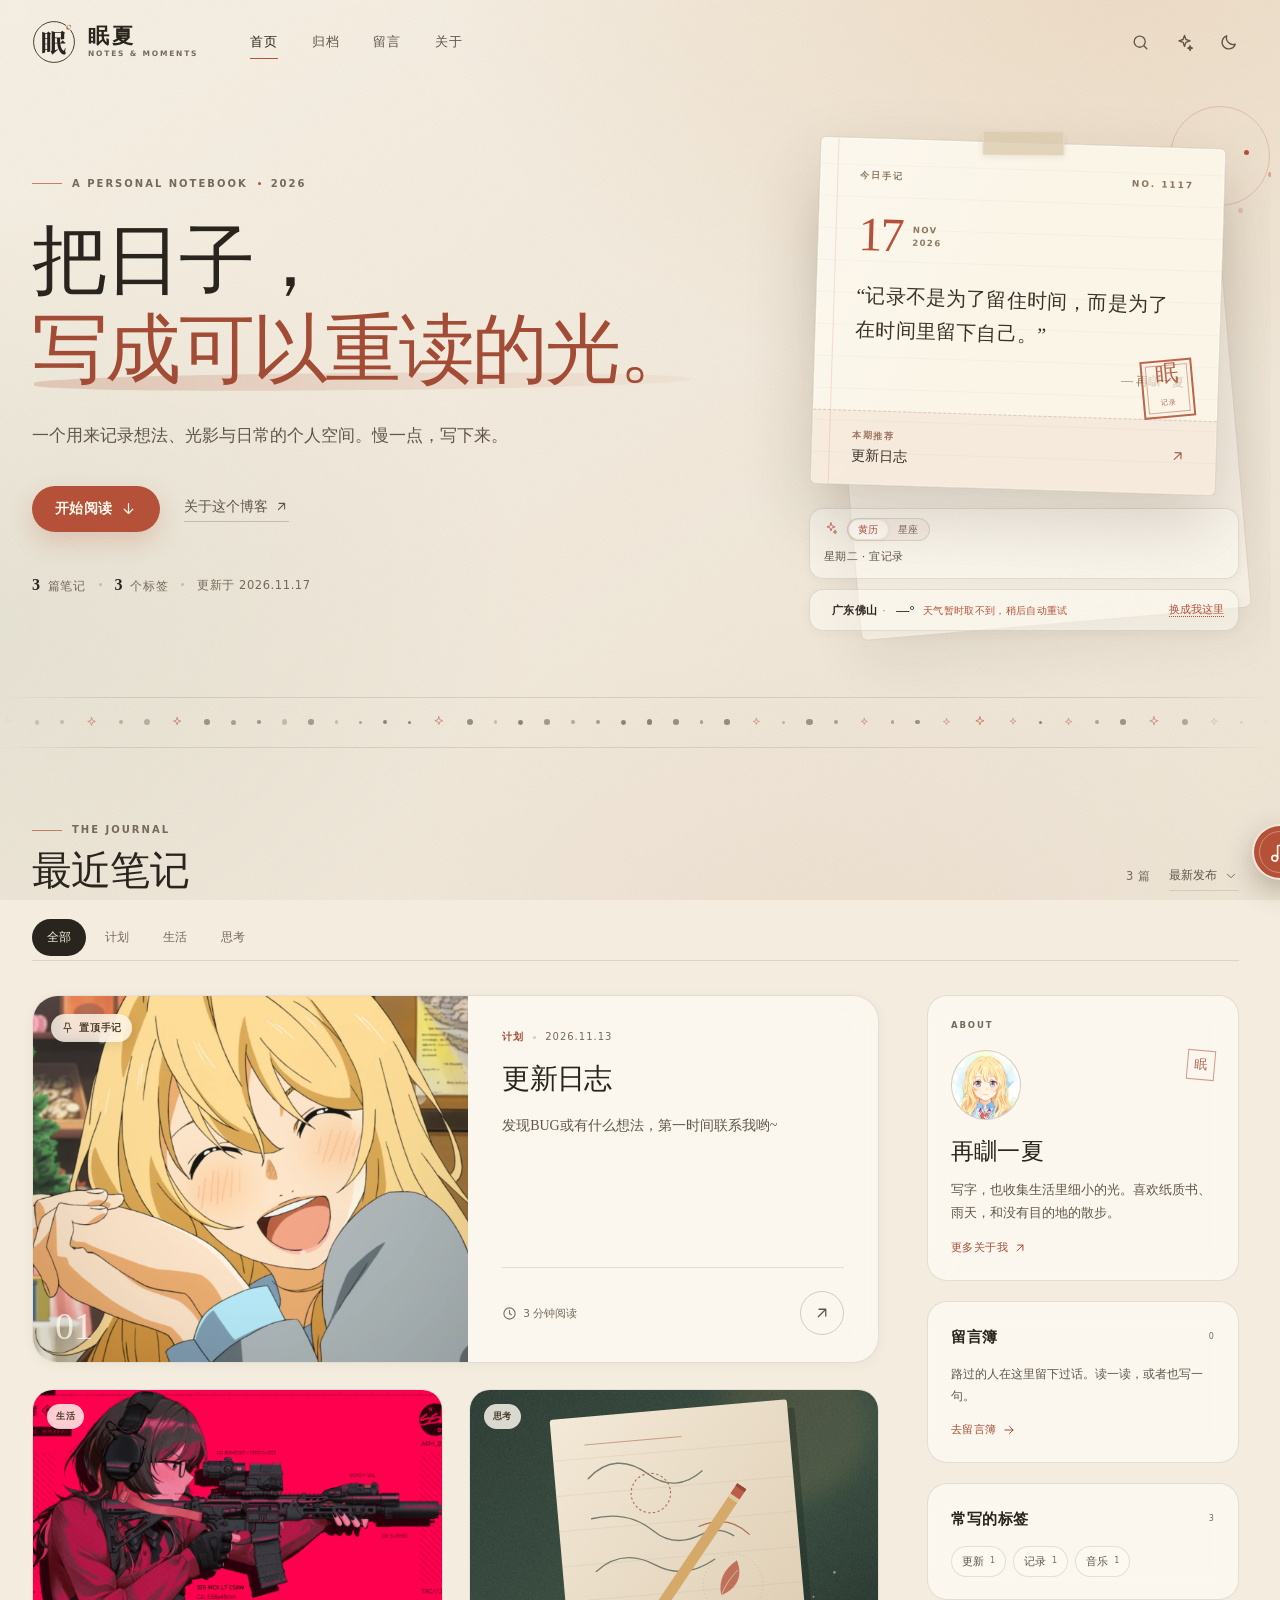
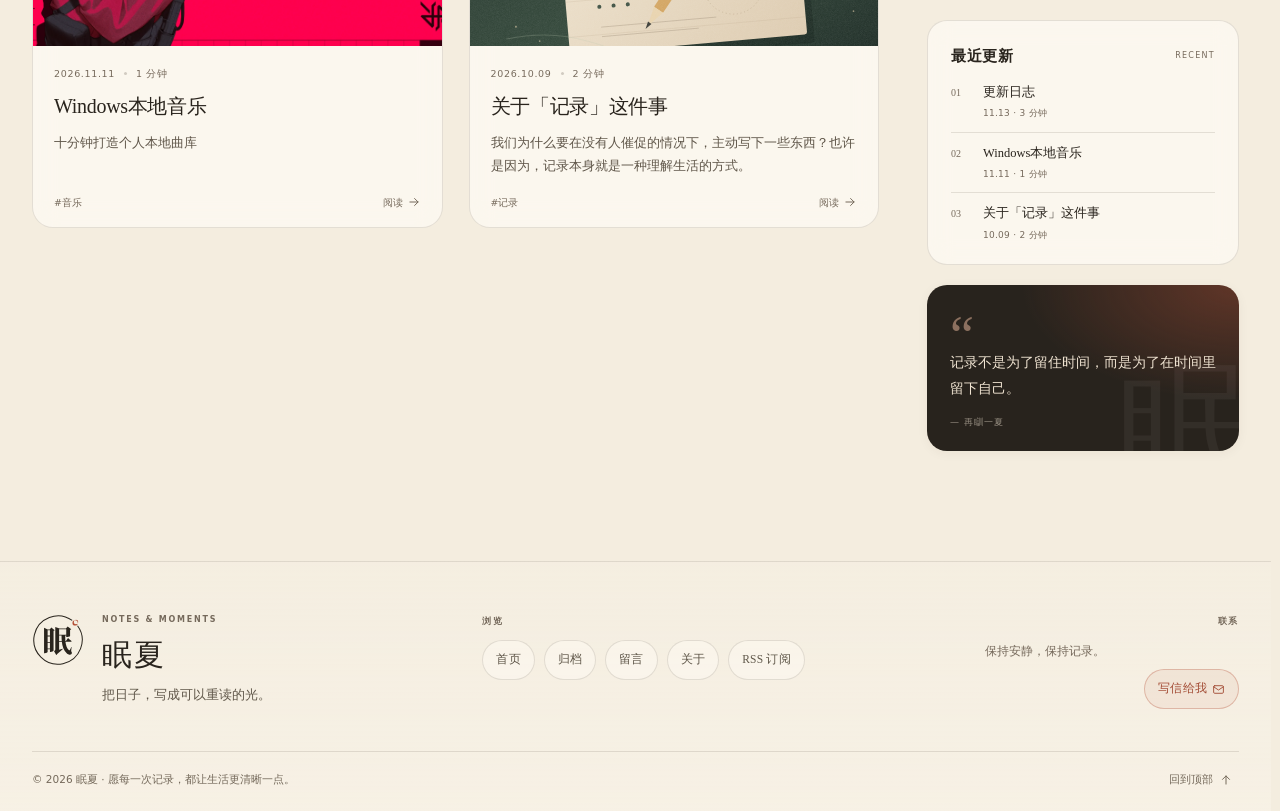
==== commit 5ddaa5ce: "chore: publish static blog" ====
--- a/site/index.html
+++ b/site/index.html
@@ -1,5 +1,5 @@
 <!doctype html>
-<html lang="zh-CN" data-theme="light" data-initial-theme="light" data-font="serif" data-bg-type="preset" style="--accent:#b45138;--accent-rgb:180 81 56;--on-accent:#fff8ee;--page-width:1340px;--bg-overlay:0.5;--bg-blur:0px;--bg-position:center">
+<html lang="zh-CN" data-theme="light" data-skin="paper" data-initial-skin="glass" data-initial-theme="light" data-font="serif" data-bg-type="preset" style="--accent:#b45138;--accent-rgb:180 81 56;--on-accent:#fff8ee;--page-width:1340px;--bg-overlay:0.5;--bg-blur:0px;--bg-position:center">
 <head>
   <meta charset="utf-8">
   <meta name="viewport" content="width=device-width, initial-scale=1, viewport-fit=cover">
@@ -27,6 +27,7 @@
   <script type="application/json" id="mianxia-music-data">[{"id":"mwetwlb7ad2e09","title":"陪你度过漫长岁月","artist":"陈奕迅","url":"uploads/mwetwgtk-8cc80cd03c.mp3","createdAt":"2026-11-13T10:23:20.803Z"},{"id":"mwetww3595dfb3","title":"十面埋伏","artist":"陈奕迅","url":"uploads/mwetwp3i-408eb3d0b8.mp3","createdAt":"2026-11-13T10:23:34.769Z"},{"id":"mwetx39f62eaac","title":"为你我受冷风吹","artist":"林忆莲","url":"uploads/mwetwytx-3e15662191.mp3","createdAt":"2026-11-13T10:23:44.067Z"},{"id":"mwcf6uxk824e43","title":"我什么都没有","artist":"陈奕迅","url":"uploads/mwcf6nei-5e99178472.mp3","createdAt":"2026-11-11T17:55:53.240Z"},{"id":"mwetxcxz0dcd74","title":"真夜中のドアStay With Me (シングルver.)","artist":"松原みき","url":"uploads/mwetx7kk-840d7ea535.mp3","createdAt":"2026-11-13T10:23:56.615Z"},{"id":"mwetxjhoc70b61","title":"最好的我","artist":"房祖名&龚芝怡","url":"uploads/mwetxfeq-d14fbb2808.mp3","createdAt":"2026-11-13T10:24:05.100Z"},{"id":"mwce11cz0ec2d4","title":"最后派对","artist":"陈奕迅","url":"uploads/mwce0rnk-4d88642298.mp3","createdAt":"2026-11-11T17:23:22.019Z"},{"id":"mwetwckmd07c2a","title":"そばにいるね","artist":"青山テルマ&SoulJa","url":"uploads/mwetw78w-9f93033859.mp3","createdAt":"2026-11-13T10:23:09.478Z"}]</script>
   <script src="js/theme-init.js"></script>
   <link rel="stylesheet" href="css/styles.css">
+  <script defer src="js/skins.js"></script>
   <script defer src="js/toc-bar.js"></script>
   <script defer src="js/static.js"></script>
   <script defer src="js/player.js"></script>
@@ -53,6 +54,11 @@
       <nav class="main-nav" aria-label="主导航"><a href="./" class="nav-link is-active" aria-current="page">首页</a><a href="archive/" class="nav-link " >归档</a><a href="guestbook/" class="nav-link " >留言</a><a href="about/" class="nav-link " >关于</a></nav>
       <div class="header-actions">
         <button type="button" class="icon-button" data-static-search aria-label="搜索笔记" title="搜索（Ctrl K）"><svg class="icon" width="19" height="19" viewBox="0 0 24 24" fill="none" stroke="currentColor" stroke-width="1.7" stroke-linecap="round" stroke-linejoin="round" aria-hidden="true"><circle cx="11" cy="11" r="7"/><path d="m20 20-3.5-3.5"/></svg></button>
+        <button type="button" class="icon-button skin-toggle" data-static-skin aria-label="切换主题" aria-expanded="false" aria-controls="skin-popover" title="切换主题"><svg class="icon" width="19" height="19" viewBox="0 0 24 24" fill="none" stroke="currentColor" stroke-width="1.7" stroke-linecap="round" stroke-linejoin="round" aria-hidden="true"><path d="m12 3 1.8 5.2L19 10l-5.2 1.8L12 17l-1.8-5.2L5 10l5.2-1.8Z"/><path d="m19 16 .8 2.2L22 19l-2.2.8L19 22l-.8-2.2L16 19l2.2-.8Z"/></svg></button>
+        <div class="skin-popover" id="skin-popover" hidden>
+          <div class="skin-popover-head"><strong>主题</strong><small>只影响这个浏览器</small></div>
+          <div class="skin-grid"></div>
+        </div>
         <button type="button" class="icon-button theme-toggle" data-static-theme aria-label="切换深浅色" title="切换深浅色">
           <span class="theme-icon theme-icon-sun"><svg class="icon" width="19" height="19" viewBox="0 0 24 24" fill="none" stroke="currentColor" stroke-width="1.7" stroke-linecap="round" stroke-linejoin="round" aria-hidden="true"><circle cx="12" cy="12" r="4"/><path d="M12 2v2M12 20v2M4.93 4.93l1.42 1.42M17.66 17.66l1.41 1.41M2 12h2M20 12h2M4.93 19.07l1.42-1.42M17.66 6.34l1.41-1.41"/></svg></span>
           <span class="theme-icon theme-icon-moon"><svg class="icon" width="19" height="19" viewBox="0 0 24 24" fill="none" stroke="currentColor" stroke-width="1.7" stroke-linecap="round" stroke-linejoin="round" aria-hidden="true"><path d="M20.5 14.2A8.5 8.5 0 0 1 9.8 3.5 8.5 8.5 0 1 0 20.5 14.2Z"/></svg></span>
@@ -72,16 +78,16 @@
       <div class="hero-meta">
         <span><b>3</b> 篇笔记</span><i></i>
         <span><b>3</b> 个标签</span><i></i>
-        <span>更新于 2026.11.16</span>
+        <span>更新于 2026.11.17</span>
       </div>
     </div>
     <div class="hero-stack">
       <div class="paper-shadow"></div>
       <div class="paper-card">
         <div class="paper-tape"></div>
-        <div class="paper-top"><span>今日手记</span><span class="paper-no">NO. 1116</span></div>
+        <div class="paper-top"><span>今日手记</span><span class="paper-no">NO. 1117</span></div>
         <div class="paper-body">
-          <div class="paper-date"><strong>16</strong><span>NOV<br>2026</span></div>
+          <div class="paper-date"><strong>17</strong><span>NOV<br>2026</span></div>
           <blockquote>“记录不是为了留住时间，而是为了在时间里留下自己。”</blockquote>
           <p class="paper-sign">— 再瞓一夏</p>
         </div>
@@ -92,7 +98,7 @@
         </a>
         <div class="paper-seal" aria-hidden="true"><span>眠</span><small>记录</small></div>
       </div>
-      <div class="hero-note" data-almanac data-hero-note data-horoscope-enabled="1" data-author-sign="scorpio">
+      <div class="hero-note" data-almanac data-almanac-static="1" data-hero-note data-horoscope-enabled="1" data-author-sign="scorpio">
         <div class="note-head">
           <span class="tiny-star"><svg class="icon" width="14" height="14" viewBox="0 0 24 24" fill="none" stroke="currentColor" stroke-width="1.7" stroke-linecap="round" stroke-linejoin="round" aria-hidden="true"><path d="m12 3 1.8 5.2L19 10l-5.2 1.8L12 17l-1.8-5.2L5 10l5.2-1.8Z"/><path d="m19 16 .8 2.2L22 19l-2.2.8L19 22l-.8-2.2L16 19l2.2-.8Z"/></svg></span>
           <div class="note-tabs" role="tablist" aria-label="查看黄历或星座">
@@ -103,7 +109,7 @@
         </div>
         <div class="note-panels">
           <div class="note-panel" id="note-panel-almanac" role="tabpanel" aria-labelledby="note-tab-almanac" data-note-panel="almanac">
-            <span class="almanac-lines" data-almanac-lines>星期一 · 宜记录</span>
+            <span class="almanac-lines" data-almanac-lines>星期二 · 宜记录</span>
           </div>
           <div class="note-panel" id="note-panel-horoscope" role="tabpanel" aria-labelledby="note-tab-horoscope" data-note-panel="horoscope" hidden>
             <button type="button" class="horo-line" data-horoscope-line aria-haspopup="dialog"></button>
@@ -136,7 +142,7 @@
     </div>
     <div class="home-layout">
       <div class="home-main">
-        <a class="featured-post reveal" href="post/mwevzrmd219433/" data-static-post data-category="计划" data-date="1794574341890" data-views="36">
+        <a class="featured-post reveal" href="post/mwevzrmd219433/" data-static-post data-category="计划" data-date="1794574341890" data-views="43">
     <div class="featured-cover">
       <div class="cover featured-cover-img"><img src="uploads/mwf00zkg-ef414acf5d.webp" alt="更新日志" loading="lazy" decoding="async"></div>
       <span class="featured-badge"><svg class="icon" width="13" height="13" viewBox="0 0 24 24" fill="none" stroke="currentColor" stroke-width="1.7" stroke-linecap="round" stroke-linejoin="round" aria-hidden="true"><path d="M9 4h6l1 7 3 3H5l3-3 1-7ZM12 14v7"/></svg> 置顶手记</span>
@@ -147,7 +153,7 @@
       <h2>更新日志</h2>
       <p>发现BUG或有什么想法，第一时间联系我哟~</p>
       <div class="featured-footer">
-        <span><svg class="icon" width="15" height="15" viewBox="0 0 24 24" fill="none" stroke="currentColor" stroke-width="1.7" stroke-linecap="round" stroke-linejoin="round" aria-hidden="true"><circle cx="12" cy="12" r="9"/><path d="M12 7v5l3 2"/></svg> 2 分钟阅读</span>
+        <span><svg class="icon" width="15" height="15" viewBox="0 0 24 24" fill="none" stroke="currentColor" stroke-width="1.7" stroke-linecap="round" stroke-linejoin="round" aria-hidden="true"><circle cx="12" cy="12" r="9"/><path d="M12 7v5l3 2"/></svg> 3 分钟阅读</span>
         <span class="round-arrow"><svg class="icon" width="18" height="18" viewBox="0 0 24 24" fill="none" stroke="currentColor" stroke-width="1.7" stroke-linecap="round" stroke-linejoin="round" aria-hidden="true"><path d="M7 17 17 7M8 7h9v9"/></svg></span>
       </div>
     </div>
@@ -202,7 +208,7 @@
     </section>
     <section class="side-card recent-card reveal">
       <div class="side-card-head"><h3>最近更新</h3><span>RECENT</span></div>
-      <div class="recent-list"><a href="post/mwevzrmd219433/" class="recent-item"><span class="recent-index">01</span><span class="recent-copy"><strong>更新日志</strong><small>11.13 · 2 分钟</small></span></a><a href="post/mwbv6mlh83330c/" class="recent-item"><span class="recent-index">02</span><span class="recent-copy"><strong>Windows本地音乐</strong><small>11.11 · 1 分钟</small></span></a><a href="post/why-we-write/" class="recent-item"><span class="recent-index">03</span><span class="recent-copy"><strong>关于「记录」这件事</strong><small>10.09 · 2 分钟</small></span></a></div>
+      <div class="recent-list"><a href="post/mwevzrmd219433/" class="recent-item"><span class="recent-index">01</span><span class="recent-copy"><strong>更新日志</strong><small>11.13 · 3 分钟</small></span></a><a href="post/mwbv6mlh83330c/" class="recent-item"><span class="recent-index">02</span><span class="recent-copy"><strong>Windows本地音乐</strong><small>11.11 · 1 分钟</small></span></a><a href="post/why-we-write/" class="recent-item"><span class="recent-index">03</span><span class="recent-copy"><strong>关于「记录」这件事</strong><small>10.09 · 2 分钟</small></span></a></div>
     </section>
     <section class="side-note reveal">
       <div class="side-note-mark">“</div>
--- a/site/css/styles.css
+++ b/site/css/styles.css
@@ -16,7 +16,7 @@
   --paper-deep: #e9dfcd;
   --ink: #29241d;
   --ink-soft: #5f5649;
-  --muted: #8c8172;
+  --muted: #75695b;
   --accent: #b45138;
   --accent-rgb: 180 81 56;
   --on-accent: #fff8ee;
@@ -13168,6 +13168,188 @@
   100% { transform: scaleX(0.92); opacity: 0.65; }
 }
 
+/* ===== 主题皮肤（10 套：5 主题 × 深浅）===== */
+html[data-skin="glass"][data-theme="light"]{--card:linear-gradient(180deg,rgba(255,255,255,.5),rgba(255,255,255,.28));--card-strong:rgba(255,255,255,.62);--line:rgba(255,255,255,.85);--line-strong:rgba(255,255,255,.95);--shadow:inset 0 1px 0 rgba(255,255,255,1),0 26px 64px rgba(96,66,36,.13);--shadow-lg:0 36px 90px rgba(96,66,36,.18)}html[data-skin="glass"][data-theme="light"] #site-bg .bg-base{background:radial-gradient(46% 40% at 8% -8%, #ffd9b2 0%, rgba(255,217,178,0) 62%),radial-gradient(44% 38% at 96% 2%, #ffcfe0 0%, rgba(255,207,224,0) 64%),radial-gradient(52% 46% at 22% 44%, #ffe3c6 0%, rgba(255,227,198,0) 70%),radial-gradient(48% 44% at 64% 30%, #d3e8ff 0%, rgba(211,232,255,0) 70%),radial-gradient(54% 48% at 86% 62%, #f0dcff 0%, rgba(240,220,255,0) 72%),radial-gradient(52% 46% at 16% 88%, #d2f0e0 0%, rgba(210,240,224,0) 70%),linear-gradient(175deg,#fdf6ea 0%,#f5ead9 60%,#efe1ce 100%)!important}html[data-skin="glass"][data-theme="light"] #site-bg .bg-art{opacity:0!important}html[data-skin="glass"][data-theme="light"] #site-bg .bg-veil{background:transparent!important}html[data-skin="glass"][data-theme="light"] #site-bg .bg-grain{opacity:.26!important}html[data-skin="glass"][data-theme="light"] .site-header{top:0}html[data-skin="glass"][data-theme="light"] .site-header::before{inset:10px auto auto 50%;left:50%;transform:translateX(-50%);width:min(calc(var(--page-width, 1320px) + 24px), calc(100% - 24px));height:64px;border-radius:999px;opacity:1!important;background:linear-gradient(180deg,rgba(255,255,255,.74),rgba(255,255,255,.42));border:1px solid rgba(255,255,255,.8);box-shadow:inset 0 1px 0 rgba(255,255,255,.95),0 18px 44px rgba(96,66,36,.15);backdrop-filter:blur(20px) saturate(190%);-webkit-backdrop-filter:blur(20px) saturate(190%)}html[data-skin="glass"][data-theme="light"] .header-inner{height:var(--header-h)}html[data-skin="glass"][data-theme="light"] .main-nav{gap:4px;margin-left:0;padding:5px;border-radius:999px}html[data-skin="glass"][data-theme="light"] .nav-link{padding:9px 16px;border-radius:999px}html[data-skin="glass"][data-theme="light"] .post-card,html[data-skin="glass"][data-theme="light"] .side-card,html[data-skin="glass"][data-theme="light"] .featured-post,html[data-skin="glass"][data-theme="light"] .music-player-card,html[data-skin="glass"][data-theme="light"] .music-playlist{background:linear-gradient(180deg,rgba(255,255,255,.5),rgba(255,255,255,.28))!important;border:1px solid rgba(255,255,255,.85)!important;border-radius:26px!important;box-shadow:inset 0 1px 0 rgba(255,255,255,1),0 26px 64px rgba(96,66,36,.13)!important;backdrop-filter:blur(24px) saturate(190%);-webkit-backdrop-filter:blur(24px) saturate(190%);}html[data-skin="glass"][data-theme="light"] .post-card-body,html[data-skin="glass"][data-theme="light"] .side-card-body{background:transparent!important}html[data-skin="glass"][data-theme="light"] .tag-pill{background:rgba(255,255,255,.6)!important;border:1px solid rgba(255,255,255,.85)!important}html[data-skin="glass"][data-theme="light"] .btn,html[data-skin="glass"][data-theme="light"] .btn-primary,html[data-skin="glass"][data-theme="light"] .btn-ghost{border-radius:999px}html[data-skin="glass"][data-theme="light"] .settings-panel .input,html[data-skin="glass"][data-theme="light"] .modal-card,html[data-skin="glass"][data-theme="light"] .draft-box{box-shadow:inset 0 1px 0 rgba(255,255,255,1),0 26px 64px rgba(96,66,36,.13)}
+html[data-skin="glass"][data-theme="dark"]{--card:linear-gradient(180deg,rgba(255,255,255,.09),rgba(255,255,255,.035));--card-strong:rgb(28 26 34 / .95);--line:rgba(255,255,255,.15);--line-strong:rgba(255,255,255,.24);--shadow:inset 0 1px 0 rgba(255,255,255,.28),0 28px 60px rgba(0,0,0,.5);--shadow-lg:0 40px 90px rgba(0,0,0,.62);--txt-ink:#efe8dc}html[data-skin="glass"][data-theme="dark"] #site-bg .bg-base{background:radial-gradient(48% 42% at 12% -6%, rgba(126,96,205,.42), transparent 62%),radial-gradient(46% 40% at 92% 4%, rgba(58,140,190,.36), transparent 64%),radial-gradient(54% 48% at 58% 108%, rgba(190,72,116,.3), transparent 70%),radial-gradient(44% 40% at 24% 62%, rgba(52,120,120,.24), transparent 72%),linear-gradient(170deg,#0b0d15 0%,#121522 58%,#090a10 100%)!important}html[data-skin="glass"][data-theme="dark"] #site-bg .bg-art{opacity:0!important}html[data-skin="glass"][data-theme="dark"] #site-bg .bg-veil{background:transparent!important}html[data-skin="glass"][data-theme="dark"] #site-bg .bg-grain{opacity:.16!important}html[data-skin="glass"][data-theme="dark"] .site-header{top:0}html[data-skin="glass"][data-theme="dark"] .site-header::before{inset:10px auto auto 50%;left:50%;transform:translateX(-50%);width:min(calc(var(--page-width, 1320px) + 24px), calc(100% - 24px));height:64px;border-radius:999px;opacity:1!important;background:linear-gradient(180deg,rgba(255,255,255,.12),rgba(255,255,255,.04));border:1px solid rgba(255,255,255,.18);box-shadow:inset 0 1px 0 rgba(255,255,255,.32),0 24px 56px rgba(0,0,0,.55);backdrop-filter:blur(20px) saturate(190%);-webkit-backdrop-filter:blur(20px) saturate(190%)}html[data-skin="glass"][data-theme="dark"] .header-inner{height:var(--header-h)}html[data-skin="glass"][data-theme="dark"] .main-nav{gap:4px;margin-left:0;padding:5px;border-radius:999px}html[data-skin="glass"][data-theme="dark"] .nav-link{padding:9px 16px;border-radius:999px}html[data-skin="glass"][data-theme="dark"] .post-card,html[data-skin="glass"][data-theme="dark"] .side-card,html[data-skin="glass"][data-theme="dark"] .featured-post,html[data-skin="glass"][data-theme="dark"] .music-player-card,html[data-skin="glass"][data-theme="dark"] .music-playlist{background:linear-gradient(180deg,rgba(255,255,255,.09),rgba(255,255,255,.035))!important;border:1px solid rgba(255,255,255,.15)!important;border-radius:26px!important;box-shadow:inset 0 1px 0 rgba(255,255,255,.28),0 28px 60px rgba(0,0,0,.5)!important;backdrop-filter:blur(24px) saturate(190%);-webkit-backdrop-filter:blur(24px) saturate(190%);}html[data-skin="glass"][data-theme="dark"] .post-card-body,html[data-skin="glass"][data-theme="dark"] .side-card-body{background:transparent!important}html[data-skin="glass"][data-theme="dark"] .tag-pill{background:rgba(255,255,255,.07)!important;border:1px solid rgba(255,255,255,.15)!important}html[data-skin="glass"][data-theme="dark"] .btn,html[data-skin="glass"][data-theme="dark"] .btn-primary,html[data-skin="glass"][data-theme="dark"] .btn-ghost{border-radius:999px}html[data-skin="glass"][data-theme="dark"] .settings-panel .input,html[data-skin="glass"][data-theme="dark"] .modal-card,html[data-skin="glass"][data-theme="dark"] .draft-box{box-shadow:inset 0 1px 0 rgba(255,255,255,.28),0 28px 60px rgba(0,0,0,.5)}
+html[data-skin="dusk"][data-theme="light"]{--card:linear-gradient(180deg,rgba(255,251,244,.86),rgba(255,245,234,.64));--card-strong:rgba(255,251,245,.94);--line:rgba(255,255,255,.72);--line-strong:rgba(255,255,255,.9);--shadow:inset 0 1px 0 rgba(255,255,255,.9),0 22px 50px rgba(120,60,50,.12);--shadow-lg:0 34px 80px rgba(120,60,50,.18)}html[data-skin="dusk"][data-theme="light"] #site-bg .bg-base{background:radial-gradient(64% 50% at 88% 4%, #ffdfae 0%, rgba(255,223,174,0) 62%),radial-gradient(54% 46% at 10% 14%, #ffc9b4 0%, rgba(255,201,180,0) 66%),radial-gradient(60% 54% at 46% 104%, #c6b2dd 0%, rgba(198,178,221,0) 70%),linear-gradient(172deg,#fdf1e1 0%,#f8ddc9 42%,#edc9c8 72%,#cdb6d3 100%)!important}html[data-skin="dusk"][data-theme="light"] #site-bg .bg-art{opacity:0!important}html[data-skin="dusk"][data-theme="light"] #site-bg .bg-veil{background:transparent!important}html[data-skin="dusk"][data-theme="light"] #site-bg .bg-grain{opacity:.3!important}html[data-skin="dusk"][data-theme="light"] .site-header::before{opacity:1!important;background:linear-gradient(180deg,rgba(255,246,236,.9),rgba(255,246,236,.62))!important;border-bottom:1px solid rgba(120,70,40,.12)!important;backdrop-filter:blur(18px) saturate(1.15);-webkit-backdrop-filter:blur(18px) saturate(1.15)}html[data-skin="dusk"][data-theme="light"] .post-card,html[data-skin="dusk"][data-theme="light"] .side-card,html[data-skin="dusk"][data-theme="light"] .featured-post,html[data-skin="dusk"][data-theme="light"] .music-player-card,html[data-skin="dusk"][data-theme="light"] .music-playlist{background:linear-gradient(180deg,rgba(255,251,244,.86),rgba(255,245,234,.64))!important;border:1px solid rgba(255,255,255,.72)!important;border-radius:20px!important;box-shadow:inset 0 1px 0 rgba(255,255,255,.9),0 22px 50px rgba(120,60,50,.12)!important;backdrop-filter:none!important;-webkit-backdrop-filter:none!important;}html[data-skin="dusk"][data-theme="light"] .post-card-body,html[data-skin="dusk"][data-theme="light"] .side-card-body{background:transparent!important}html[data-skin="dusk"][data-theme="light"] .tag-pill{background:rgba(255,255,255,.6)!important;border:1px solid rgba(255,255,255,.72)!important}html[data-skin="dusk"][data-theme="light"] .btn,html[data-skin="dusk"][data-theme="light"] .btn-primary,html[data-skin="dusk"][data-theme="light"] .btn-ghost{border-radius:8px}html[data-skin="dusk"][data-theme="light"] .settings-panel .input,html[data-skin="dusk"][data-theme="light"] .modal-card,html[data-skin="dusk"][data-theme="light"] .draft-box{box-shadow:inset 0 1px 0 rgba(255,255,255,.9),0 22px 50px rgba(120,60,50,.12)}
+html[data-skin="dusk"][data-theme="dark"]{--card:linear-gradient(180deg,rgba(86,50,50,.5),rgba(60,34,38,.42));--card-strong:rgb(48 30 32 / .95);--line:rgba(255,190,160,.16);--line-strong:rgba(255,200,170,.26);--shadow:inset 0 1px 0 rgba(255,200,170,.16),0 24px 56px rgba(0,0,0,.45);--shadow-lg:0 38px 90px rgba(0,0,0,.55);--txt-ink:#f3e6da}html[data-skin="dusk"][data-theme="dark"] #site-bg .bg-base{background:radial-gradient(56% 44% at 84% -6%, rgba(255,150,92,.5), transparent 62%),radial-gradient(48% 42% at 8% 18%, rgba(220,110,110,.3), transparent 66%),radial-gradient(58% 50% at 50% 106%, rgba(120,60,120,.34), transparent 70%),linear-gradient(168deg,#1a1119 0%,#2b1a24 46%,#38202a 100%)!important}html[data-skin="dusk"][data-theme="dark"] #site-bg .bg-art{opacity:0!important}html[data-skin="dusk"][data-theme="dark"] #site-bg .bg-veil{background:transparent!important}html[data-skin="dusk"][data-theme="dark"] #site-bg .bg-grain{opacity:.22!important}html[data-skin="dusk"][data-theme="dark"] .site-header::before{opacity:1!important;background:linear-gradient(180deg,rgba(26,17,25,.86),rgba(26,17,25,.62))!important;border-bottom:1px solid rgba(255,180,140,.12)!important;backdrop-filter:blur(18px) saturate(1.15);-webkit-backdrop-filter:blur(18px) saturate(1.15)}html[data-skin="dusk"][data-theme="dark"] .post-card,html[data-skin="dusk"][data-theme="dark"] .side-card,html[data-skin="dusk"][data-theme="dark"] .featured-post,html[data-skin="dusk"][data-theme="dark"] .music-player-card,html[data-skin="dusk"][data-theme="dark"] .music-playlist{background:linear-gradient(180deg,rgba(86,50,50,.5),rgba(60,34,38,.42))!important;border:1px solid rgba(255,190,160,.16)!important;border-radius:20px!important;box-shadow:inset 0 1px 0 rgba(255,200,170,.16),0 24px 56px rgba(0,0,0,.45)!important;backdrop-filter:none!important;-webkit-backdrop-filter:none!important;}html[data-skin="dusk"][data-theme="dark"] .post-card-body,html[data-skin="dusk"][data-theme="dark"] .side-card-body{background:transparent!important}html[data-skin="dusk"][data-theme="dark"] .tag-pill{background:rgba(255,255,255,.07)!important;border:1px solid rgba(255,190,160,.16)!important}html[data-skin="dusk"][data-theme="dark"] .btn,html[data-skin="dusk"][data-theme="dark"] .btn-primary,html[data-skin="dusk"][data-theme="dark"] .btn-ghost{border-radius:8px}html[data-skin="dusk"][data-theme="dark"] .settings-panel .input,html[data-skin="dusk"][data-theme="dark"] .modal-card,html[data-skin="dusk"][data-theme="dark"] .draft-box{box-shadow:inset 0 1px 0 rgba(255,200,170,.16),0 24px 56px rgba(0,0,0,.45)}
+html[data-skin="moon"][data-theme="light"]{--card:rgba(255,255,255,.68);--card-strong:rgba(255,255,255,.86);--line:rgba(70,90,105,.13);--line-strong:rgba(70,90,105,.22);--shadow:0 18px 44px rgba(60,80,95,.1);--shadow-lg:0 34px 80px rgba(60,80,95,.16);--txt-ink:#232a30}html[data-skin="moon"][data-theme="light"] #site-bg .bg-base{background:radial-gradient(50% 38% at 84% -6%, #eef3fa 0%, rgba(238,243,250,0) 66%),radial-gradient(56% 46% at 12% 96%, #dfe6ea 0%, rgba(223,230,234,0) 70%),linear-gradient(170deg,#f7f8f6 0%,#eef1f1 58%,#e4e8ea 100%)!important}html[data-skin="moon"][data-theme="light"] #site-bg .bg-art{opacity:0!important}html[data-skin="moon"][data-theme="light"] #site-bg .bg-veil{background:transparent!important}html[data-skin="moon"][data-theme="light"] #site-bg .bg-grain{opacity:.2!important}html[data-skin="moon"][data-theme="light"] .site-header::before{opacity:1!important;background:linear-gradient(180deg,rgba(250,251,251,.92),rgba(250,251,251,.7))!important;border-bottom:1px solid rgba(70,90,105,.12)!important;backdrop-filter:blur(18px) saturate(1.15);-webkit-backdrop-filter:blur(18px) saturate(1.15)}html[data-skin="moon"][data-theme="light"] .post-card,html[data-skin="moon"][data-theme="light"] .side-card,html[data-skin="moon"][data-theme="light"] .featured-post,html[data-skin="moon"][data-theme="light"] .music-player-card,html[data-skin="moon"][data-theme="light"] .music-playlist{background:rgba(255,255,255,.68)!important;border:1px solid rgba(70,90,105,.13)!important;border-radius:18px!important;box-shadow:0 18px 44px rgba(60,80,95,.1)!important;backdrop-filter:blur(24px) saturate(190%);-webkit-backdrop-filter:blur(24px) saturate(190%);}html[data-skin="moon"][data-theme="light"] .post-card-body,html[data-skin="moon"][data-theme="light"] .side-card-body{background:transparent!important}html[data-skin="moon"][data-theme="light"] .tag-pill{background:rgba(255,255,255,.6)!important;border:1px solid rgba(70,90,105,.13)!important}html[data-skin="moon"][data-theme="light"] .btn,html[data-skin="moon"][data-theme="light"] .btn-primary,html[data-skin="moon"][data-theme="light"] .btn-ghost{border-radius:8px}html[data-skin="moon"][data-theme="light"] .settings-panel .input,html[data-skin="moon"][data-theme="light"] .modal-card,html[data-skin="moon"][data-theme="light"] .draft-box{box-shadow:0 18px 44px rgba(60,80,95,.1)}
+html[data-skin="moon"][data-theme="dark"]{--card:rgba(255,255,255,.05);--card-strong:rgb(20 23 30 / .96);--line:rgba(255,255,255,.1);--line-strong:rgba(255,255,255,.18);--shadow:0 18px 40px rgba(0,0,0,.42);--shadow-lg:0 34px 80px rgba(0,0,0,.55);--txt-ink:#e9ecf2}html[data-skin="moon"][data-theme="dark"] #site-bg .bg-base{background:radial-gradient(46% 34% at 78% 0%, rgba(206,222,255,.2), transparent 68%),radial-gradient(62% 52% at 18% 96%, rgba(120,140,190,.12), transparent 72%),linear-gradient(165deg,#0b0e14 0%,#131926 52%,#090a0e 100%)!important}html[data-skin="moon"][data-theme="dark"] #site-bg .bg-art{opacity:0!important}html[data-skin="moon"][data-theme="dark"] #site-bg .bg-veil{background:transparent!important}html[data-skin="moon"][data-theme="dark"] #site-bg .bg-grain{opacity:.16!important}html[data-skin="moon"][data-theme="dark"] .site-header::before{opacity:1!important;background:linear-gradient(180deg,rgba(10,13,19,.86),rgba(10,13,19,.66))!important;border-bottom:1px solid rgba(255,255,255,.08)!important;backdrop-filter:blur(18px) saturate(1.15);-webkit-backdrop-filter:blur(18px) saturate(1.15)}html[data-skin="moon"][data-theme="dark"] .post-card,html[data-skin="moon"][data-theme="dark"] .side-card,html[data-skin="moon"][data-theme="dark"] .featured-post,html[data-skin="moon"][data-theme="dark"] .music-player-card,html[data-skin="moon"][data-theme="dark"] .music-playlist{background:rgba(255,255,255,.05)!important;border:1px solid rgba(255,255,255,.1)!important;border-radius:18px!important;box-shadow:0 18px 40px rgba(0,0,0,.42)!important;backdrop-filter:blur(24px) saturate(190%);-webkit-backdrop-filter:blur(24px) saturate(190%);}html[data-skin="moon"][data-theme="dark"] .post-card-body,html[data-skin="moon"][data-theme="dark"] .side-card-body{background:transparent!important}html[data-skin="moon"][data-theme="dark"] .tag-pill{background:rgba(255,255,255,.07)!important;border:1px solid rgba(255,255,255,.1)!important}html[data-skin="moon"][data-theme="dark"] .btn,html[data-skin="moon"][data-theme="dark"] .btn-primary,html[data-skin="moon"][data-theme="dark"] .btn-ghost{border-radius:8px}html[data-skin="moon"][data-theme="dark"] .settings-panel .input,html[data-skin="moon"][data-theme="dark"] .modal-card,html[data-skin="moon"][data-theme="dark"] .draft-box{box-shadow:0 18px 40px rgba(0,0,0,.42)}
+html[data-skin="bloom"][data-theme="light"]{--card:rgba(255,255,255,.74);--card-strong:rgba(255,255,255,.9);--line:rgba(255,255,255,.92);--line-strong:rgba(230,190,185,.6);--shadow:0 18px 44px rgba(150,90,80,.1);--shadow-lg:0 34px 80px rgba(150,90,80,.16)}html[data-skin="bloom"][data-theme="light"] #site-bg .bg-base{background:radial-gradient(50% 42% at 12% 4%, #ffdde2 0%, rgba(255,221,226,0) 66%),radial-gradient(46% 40% at 90% 10%, #ffeede 0%, rgba(255,238,222,0) 66%),radial-gradient(58% 50% at 48% 108%, #e2efe2 0%, rgba(226,239,226,0) 72%),linear-gradient(175deg,#fdf6f2 0%,#f8ede8 58%,#efe5e1 100%)!important}html[data-skin="bloom"][data-theme="light"] #site-bg .bg-art{opacity:0!important}html[data-skin="bloom"][data-theme="light"] #site-bg .bg-veil{background:transparent!important}html[data-skin="bloom"][data-theme="light"] #site-bg .bg-grain{opacity:.22!important}html[data-skin="bloom"][data-theme="light"] .site-header::before{opacity:1!important;background:linear-gradient(180deg,rgba(255,251,248,.88),rgba(255,251,248,.66))!important;border-bottom:1px solid rgba(180,120,110,.12)!important;backdrop-filter:blur(18px) saturate(1.15);-webkit-backdrop-filter:blur(18px) saturate(1.15)}html[data-skin="bloom"][data-theme="light"] .post-card,html[data-skin="bloom"][data-theme="light"] .side-card,html[data-skin="bloom"][data-theme="light"] .featured-post,html[data-skin="bloom"][data-theme="light"] .music-player-card,html[data-skin="bloom"][data-theme="light"] .music-playlist{background:rgba(255,255,255,.74)!important;border:1px solid rgba(255,255,255,.92)!important;border-radius:22px!important;box-shadow:0 18px 44px rgba(150,90,80,.1)!important;backdrop-filter:none!important;-webkit-backdrop-filter:none!important;}html[data-skin="bloom"][data-theme="light"] .post-card-body,html[data-skin="bloom"][data-theme="light"] .side-card-body{background:transparent!important}html[data-skin="bloom"][data-theme="light"] .tag-pill{background:rgba(255,255,255,.6)!important;border:1px solid rgba(255,255,255,.92)!important}html[data-skin="bloom"][data-theme="light"] .btn,html[data-skin="bloom"][data-theme="light"] .btn-primary,html[data-skin="bloom"][data-theme="light"] .btn-ghost{border-radius:8px}html[data-skin="bloom"][data-theme="light"] .settings-panel .input,html[data-skin="bloom"][data-theme="light"] .modal-card,html[data-skin="bloom"][data-theme="light"] .draft-box{box-shadow:0 18px 44px rgba(150,90,80,.1)}
+html[data-skin="bloom"][data-theme="dark"]{--card:rgba(255,255,255,.07);--card-strong:rgb(34 22 28 / .95);--line:rgba(255,170,200,.15);--line-strong:rgba(255,180,205,.24);--shadow:inset 0 1px 0 rgba(255,200,215,.16),0 22px 52px rgba(0,0,0,.42);--shadow-lg:0 36px 84px rgba(0,0,0,.55);--txt-ink:#f2e7ea}html[data-skin="bloom"][data-theme="dark"] #site-bg .bg-base{background:radial-gradient(54% 44% at 14% -4%, rgba(255,138,178,.42), transparent 62%),radial-gradient(50% 44% at 88% 8%, rgba(255,186,142,.3), transparent 64%),radial-gradient(56% 48% at 50% 108%, rgba(140,90,170,.3), transparent 70%),linear-gradient(168deg,#180f16 0%,#24131c 56%,#130f14 100%)!important}html[data-skin="bloom"][data-theme="dark"] #site-bg .bg-art{opacity:0!important}html[data-skin="bloom"][data-theme="dark"] #site-bg .bg-veil{background:transparent!important}html[data-skin="bloom"][data-theme="dark"] #site-bg .bg-grain{opacity:.2!important}html[data-skin="bloom"][data-theme="dark"] .site-header::before{opacity:1!important;background:linear-gradient(180deg,rgba(22,14,19,.86),rgba(22,14,19,.64))!important;border-bottom:1px solid rgba(255,170,200,.12)!important;backdrop-filter:blur(18px) saturate(1.15);-webkit-backdrop-filter:blur(18px) saturate(1.15)}html[data-skin="bloom"][data-theme="dark"] .post-card,html[data-skin="bloom"][data-theme="dark"] .side-card,html[data-skin="bloom"][data-theme="dark"] .featured-post,html[data-skin="bloom"][data-theme="dark"] .music-player-card,html[data-skin="bloom"][data-theme="dark"] .music-playlist{background:rgba(255,255,255,.07)!important;border:1px solid rgba(255,170,200,.15)!important;border-radius:22px!important;box-shadow:inset 0 1px 0 rgba(255,200,215,.16),0 22px 52px rgba(0,0,0,.42)!important;backdrop-filter:none!important;-webkit-backdrop-filter:none!important;}html[data-skin="bloom"][data-theme="dark"] .post-card-body,html[data-skin="bloom"][data-theme="dark"] .side-card-body{background:transparent!important}html[data-skin="bloom"][data-theme="dark"] .tag-pill{background:rgba(255,255,255,.07)!important;border:1px solid rgba(255,170,200,.15)!important}html[data-skin="bloom"][data-theme="dark"] .btn,html[data-skin="bloom"][data-theme="dark"] .btn-primary,html[data-skin="bloom"][data-theme="dark"] .btn-ghost{border-radius:8px}html[data-skin="bloom"][data-theme="dark"] .settings-panel .input,html[data-skin="bloom"][data-theme="dark"] .modal-card,html[data-skin="bloom"][data-theme="dark"] .draft-box{box-shadow:inset 0 1px 0 rgba(255,200,215,.16),0 22px 52px rgba(0,0,0,.42)}
+
+/* ==========================================================================
+   主题（skin）：顶栏切换、设置页主题区、10 套配色
+   ========================================================================== */
+
+.header-actions { position: relative; }
+
+.skin-toggle { display: none; }
+
+.skin-popover {
+  position: absolute;
+  top: calc(100% + 14px);
+  right: 0;
+  z-index: 95;
+  width: 352px;
+  padding: 14px;
+  border-radius: 18px;
+  background: var(--card-strong);
+  border: 1px solid var(--line-strong);
+  box-shadow: var(--shadow-lg);
+  -webkit-backdrop-filter: blur(18px) saturate(1.1);
+  backdrop-filter: blur(18px) saturate(1.1);
+}
+
+.skin-popover[hidden] { display: none; }
+
+.skin-popover { background: rgb(252 248 241 / 0.97); }
+
+html[data-theme="dark"] .skin-popover { background: rgb(26 25 29 / 0.97); }
+
+.skin-popover-head {
+  display: flex;
+  align-items: baseline;
+  justify-content: space-between;
+  gap: 8px;
+  margin-bottom: 10px;
+}
+
+.skin-popover-head strong {
+  font-size: 11px;
+  font-weight: 600;
+  letter-spacing: 0.2em;
+  text-transform: uppercase;
+  color: var(--muted);
+}
+
+.skin-popover-head small { font-size: 10.5px; color: var(--muted); }
+
+.skin-grid { display: grid; grid-template-columns: repeat(2, 1fr); gap: 9px; }
+
+.skin-card {
+  display: flex;
+  flex-direction: column;
+  padding: 0;
+  overflow: hidden;
+  border: 1px solid var(--line);
+  border-radius: 12px;
+  background: var(--card-strong);
+  text-align: left;
+  cursor: pointer;
+  transition: transform 0.18s var(--ease), border-color 0.18s var(--ease);
+}
+
+.skin-card:hover { transform: translateY(-2px); border-color: var(--line-strong); }
+
+.skin-card.is-active { border-color: var(--accent); box-shadow: 0 0 0 1px var(--accent); }
+
+.skin-thumb { position: relative; display: block; height: 46px; overflow: hidden; }
+
+.skin-bar {
+  position: absolute;
+  left: 8%;
+  right: 8%;
+  top: 12%;
+  height: 4px;
+  border-radius: 2px;
+  background: rgba(40, 30, 20, 0.18);
+}
+
+.skin-block {
+  position: absolute;
+  left: 8%;
+  width: 40%;
+  top: 32%;
+  bottom: 16%;
+  border-radius: 4px;
+  background: rgba(255, 255, 255, 0.66);
+  box-shadow: 0 1px 2px rgba(40, 25, 10, 0.08);
+}
+
+.skin-block + .skin-block { left: auto; right: 8%; }
+
+.skin-thumb[data-variant$="-dark"] .skin-bar { background: rgba(255, 255, 255, 0.26); }
+
+.skin-thumb[data-variant$="-dark"] .skin-block {
+  background: rgba(255, 255, 255, 0.13);
+  box-shadow: none;
+}
+
+.skin-meta {
+  display: flex;
+  align-items: baseline;
+  justify-content: space-between;
+  gap: 4px;
+  padding: 7px 9px;
+}
+
+.skin-meta b { font-size: 12px; font-weight: 600; letter-spacing: 0.02em; }
+
+.skin-meta small { font-size: 9.5px; letter-spacing: 0.06em; color: var(--muted); }
+
+.settings-skin-grid { margin-top: 14px; gap: 12px; }
+
+.settings-skin-grid .skin-thumb { height: 64px; }
+
+.settings-skin-grid .skin-meta b { font-size: 12.5px; }
+
+.skin-thumb[data-variant="paper-light"] { background: linear-gradient(155deg, #fdf6e8, #efdfc8); }
+.skin-thumb[data-variant="paper-dark"] { background: linear-gradient(155deg, #2a2620, #14120f); }
+.skin-thumb[data-variant="glass-light"] {
+  background:
+    radial-gradient(70% 90% at 12% 6%, #ffcf9e, transparent 62%),
+    radial-gradient(70% 90% at 88% 16%, #ffc2d8, transparent 64%),
+    radial-gradient(90% 100% at 50% 112%, #bfeed6, transparent 70%),
+    #f9eddb;
+}
+.skin-thumb[data-variant="glass-dark"] {
+  background:
+    radial-gradient(64% 60% at 16% 0%, rgba(126, 96, 205, 0.7), transparent 62%),
+    radial-gradient(60% 56% at 88% 12%, rgba(58, 140, 190, 0.6), transparent 64%),
+    radial-gradient(70% 70% at 50% 108%, rgba(190, 72, 116, 0.5), transparent 70%),
+    #0d1018;
+}
+.skin-thumb[data-variant="dusk-light"] { background: linear-gradient(150deg, #ffd79c, #f4bfb4 44%, #b9a2d6); }
+.skin-thumb[data-variant="dusk-dark"] {
+  background:
+    radial-gradient(70% 60% at 84% -6%, rgba(255, 150, 92, 0.75), transparent 62%),
+    linear-gradient(158deg, #2a1a24, #3d2129);
+}
+.skin-thumb[data-variant="moon-light"] {
+  background:
+    radial-gradient(50% 40% at 84% -6%, #eef3fa, transparent 66%),
+    linear-gradient(165deg, #f7f8f6, #e4e8ea);
+}
+.skin-thumb[data-variant="moon-dark"] {
+  background:
+    radial-gradient(56% 44% at 78% 0%, rgba(206, 222, 255, 0.28), transparent 68%),
+    linear-gradient(165deg, #0d1118, #131926);
+}
+.skin-thumb[data-variant="bloom-light"] {
+  background:
+    radial-gradient(70% 86% at 10% 4%, #ffd3da, transparent 66%),
+    radial-gradient(70% 86% at 92% 16%, #ffe6cf, transparent 66%),
+    #fdf5f2;
+}
+.skin-thumb[data-variant="bloom-dark"] {
+  background:
+    radial-gradient(66% 60% at 14% -4%, rgba(255, 138, 178, 0.7), transparent 62%),
+    radial-gradient(60% 56% at 88% 8%, rgba(255, 186, 142, 0.5), transparent 64%),
+    #1a1017;
+}
+
+@media (min-width: 801px) {
+  .skin-toggle { display: inline-flex; }
+}
+
+@media (max-width: 800px) {
+  .skin-popover { display: none !important; }
+  .settings-skin-grid { gap: 10px; }
+  .settings-skin-grid .skin-thumb { height: 62px; }
+}
+
+
 main:focus {
   outline: none;
 }
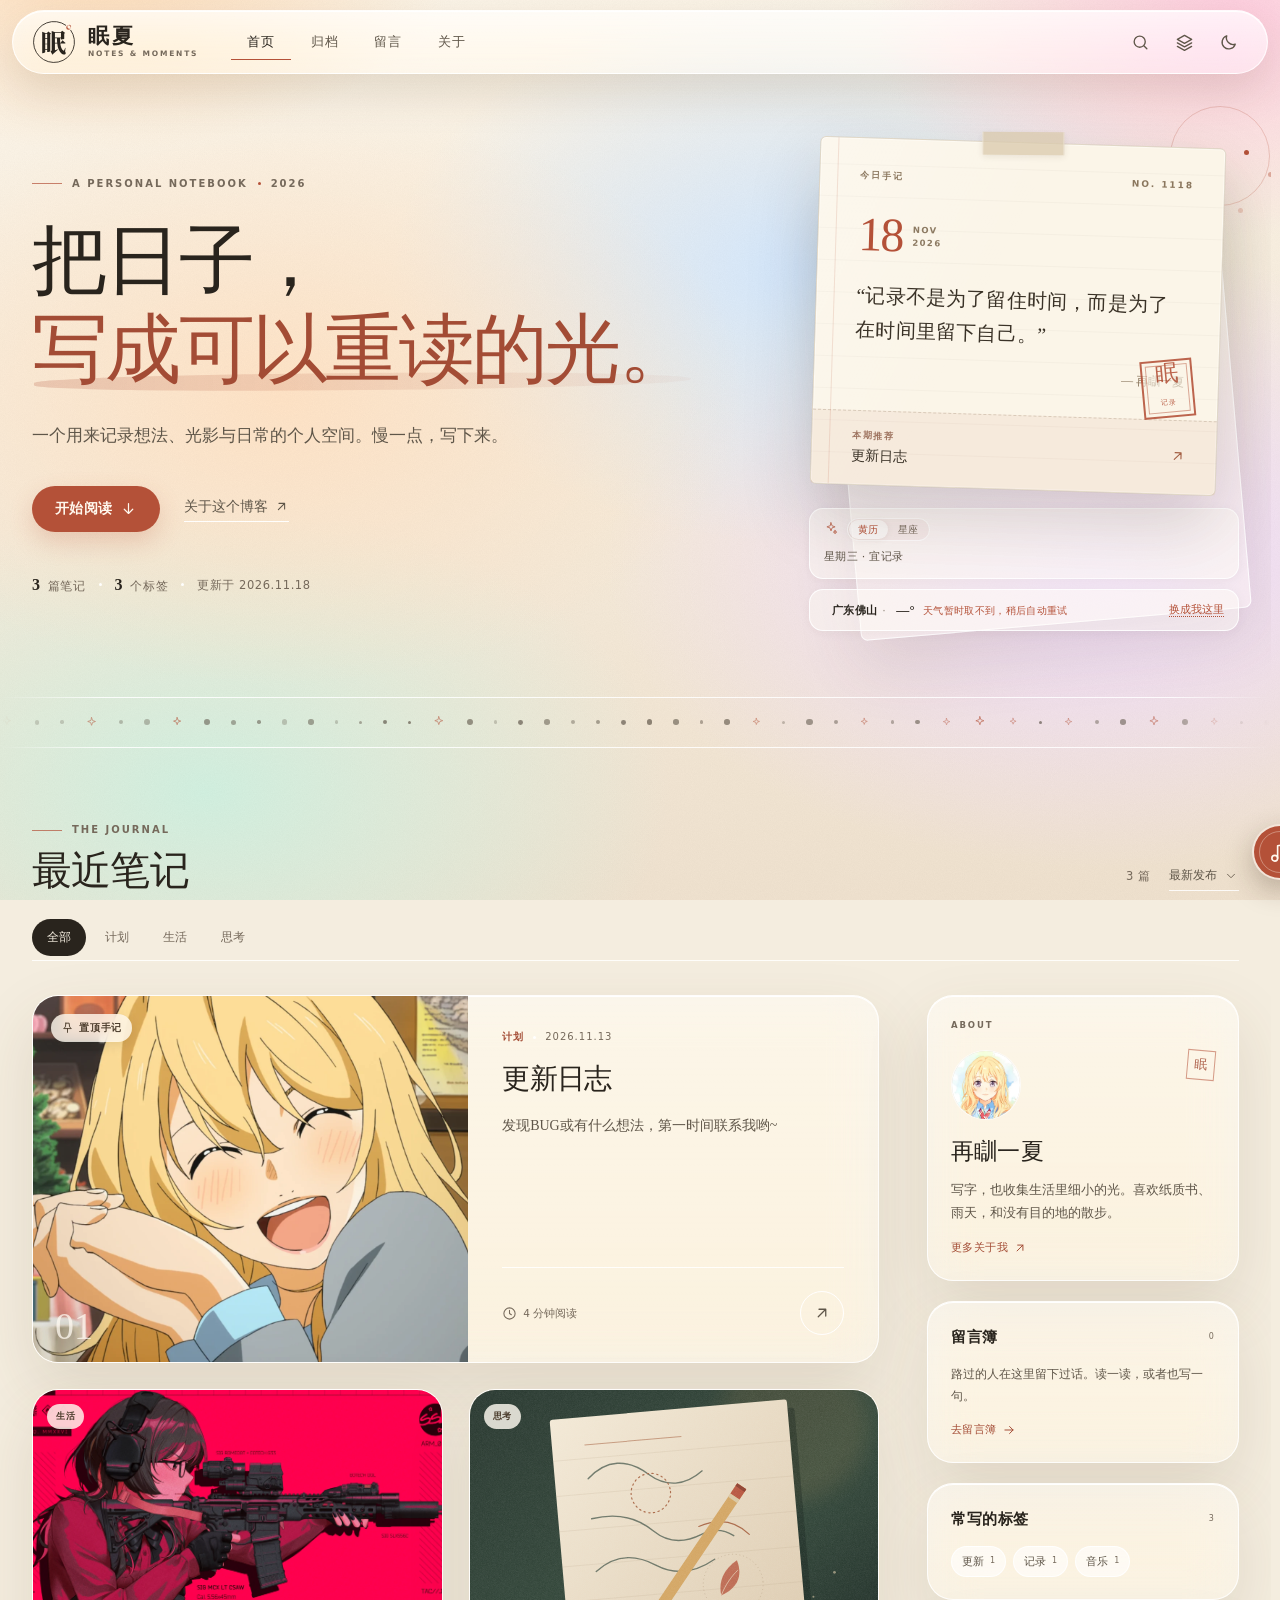
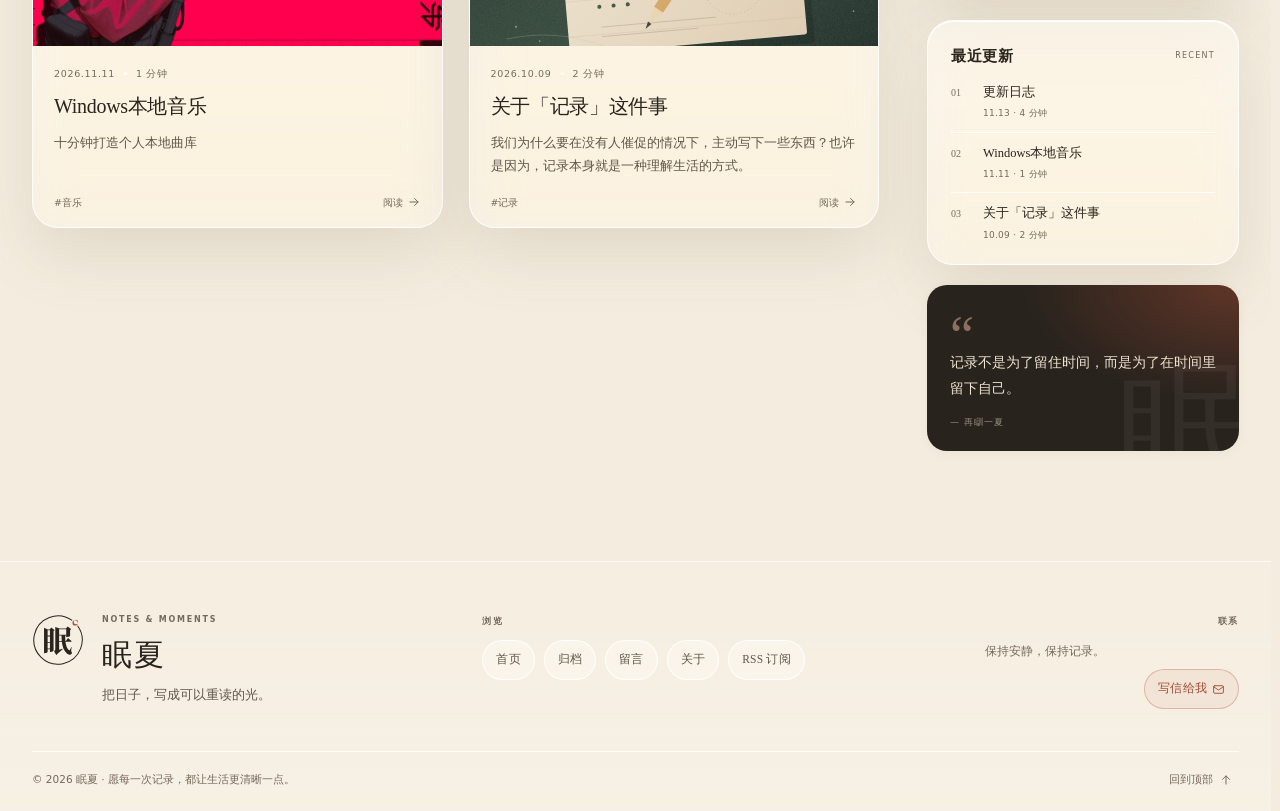
==== commit d8ac1a56: "chore: publish static blog" ====
--- a/site/index.html
+++ b/site/index.html
@@ -1,5 +1,5 @@
 <!doctype html>
-<html lang="zh-CN" data-theme="light" data-skin="paper" data-initial-skin="glass" data-initial-theme="light" data-font="serif" data-bg-type="preset" style="--accent:#b45138;--accent-rgb:180 81 56;--on-accent:#fff8ee;--page-width:1340px;--bg-overlay:0.5;--bg-blur:0px;--bg-position:center">
+<html lang="zh-CN" data-theme="light" data-skin="glass" data-initial-skin="glass" data-initial-theme="light" data-font="serif" data-bg-type="preset" style="--accent:#b45138;--accent-rgb:180 81 56;--on-accent:#fff8ee;--page-width:1340px;--bg-overlay:0.5;--bg-blur:0px;--bg-position:center">
 <head>
   <meta charset="utf-8">
   <meta name="viewport" content="width=device-width, initial-scale=1, viewport-fit=cover">
@@ -54,7 +54,7 @@
       <nav class="main-nav" aria-label="主导航"><a href="./" class="nav-link is-active" aria-current="page">首页</a><a href="archive/" class="nav-link " >归档</a><a href="guestbook/" class="nav-link " >留言</a><a href="about/" class="nav-link " >关于</a></nav>
       <div class="header-actions">
         <button type="button" class="icon-button" data-static-search aria-label="搜索笔记" title="搜索（Ctrl K）"><svg class="icon" width="19" height="19" viewBox="0 0 24 24" fill="none" stroke="currentColor" stroke-width="1.7" stroke-linecap="round" stroke-linejoin="round" aria-hidden="true"><circle cx="11" cy="11" r="7"/><path d="m20 20-3.5-3.5"/></svg></button>
-        <button type="button" class="icon-button skin-toggle" data-static-skin aria-label="切换主题" aria-expanded="false" aria-controls="skin-popover" title="切换主题"><svg class="icon" width="19" height="19" viewBox="0 0 24 24" fill="none" stroke="currentColor" stroke-width="1.7" stroke-linecap="round" stroke-linejoin="round" aria-hidden="true"><path d="m12 3 1.8 5.2L19 10l-5.2 1.8L12 17l-1.8-5.2L5 10l5.2-1.8Z"/><path d="m19 16 .8 2.2L22 19l-2.2.8L19 22l-.8-2.2L16 19l2.2-.8Z"/></svg></button>
+        <button type="button" class="icon-button skin-toggle" data-static-skin aria-label="切换主题" aria-expanded="false" aria-controls="skin-popover" title="切换主题"><svg class="icon" width="19" height="19" viewBox="0 0 24 24" fill="none" stroke="currentColor" stroke-width="1.7" stroke-linecap="round" stroke-linejoin="round" aria-hidden="true"><path d="m12 3 9 5-9 5-9-5 9-5Z"/><path d="m3 12.5 9 5 9-5"/><path d="m3 17 9 5 9-5"/></svg></button>
         <div class="skin-popover" id="skin-popover" hidden>
           <div class="skin-popover-head"><strong>主题</strong><small>只影响这个浏览器</small></div>
           <div class="skin-grid"></div>
@@ -78,16 +78,16 @@
       <div class="hero-meta">
         <span><b>3</b> 篇笔记</span><i></i>
         <span><b>3</b> 个标签</span><i></i>
-        <span>更新于 2026.11.17</span>
+        <span>更新于 2026.11.18</span>
       </div>
     </div>
     <div class="hero-stack">
       <div class="paper-shadow"></div>
       <div class="paper-card">
         <div class="paper-tape"></div>
-        <div class="paper-top"><span>今日手记</span><span class="paper-no">NO. 1117</span></div>
+        <div class="paper-top"><span>今日手记</span><span class="paper-no">NO. 1118</span></div>
         <div class="paper-body">
-          <div class="paper-date"><strong>17</strong><span>NOV<br>2026</span></div>
+          <div class="paper-date"><strong>18</strong><span>NOV<br>2026</span></div>
           <blockquote>“记录不是为了留住时间，而是为了在时间里留下自己。”</blockquote>
           <p class="paper-sign">— 再瞓一夏</p>
         </div>
@@ -109,7 +109,7 @@
         </div>
         <div class="note-panels">
           <div class="note-panel" id="note-panel-almanac" role="tabpanel" aria-labelledby="note-tab-almanac" data-note-panel="almanac">
-            <span class="almanac-lines" data-almanac-lines>星期二 · 宜记录</span>
+            <span class="almanac-lines" data-almanac-lines>星期三 · 宜记录</span>
           </div>
           <div class="note-panel" id="note-panel-horoscope" role="tabpanel" aria-labelledby="note-tab-horoscope" data-note-panel="horoscope" hidden>
             <button type="button" class="horo-line" data-horoscope-line aria-haspopup="dialog"></button>
@@ -142,7 +142,7 @@
     </div>
     <div class="home-layout">
       <div class="home-main">
-        <a class="featured-post reveal" href="post/mwevzrmd219433/" data-static-post data-category="计划" data-date="1794574341890" data-views="43">
+        <a class="featured-post reveal" href="post/mwevzrmd219433/" data-static-post data-category="计划" data-date="1794574341890" data-views="44">
     <div class="featured-cover">
       <div class="cover featured-cover-img"><img src="uploads/mwf00zkg-ef414acf5d.webp" alt="更新日志" loading="lazy" decoding="async"></div>
       <span class="featured-badge"><svg class="icon" width="13" height="13" viewBox="0 0 24 24" fill="none" stroke="currentColor" stroke-width="1.7" stroke-linecap="round" stroke-linejoin="round" aria-hidden="true"><path d="M9 4h6l1 7 3 3H5l3-3 1-7ZM12 14v7"/></svg> 置顶手记</span>
@@ -153,7 +153,7 @@
       <h2>更新日志</h2>
       <p>发现BUG或有什么想法，第一时间联系我哟~</p>
       <div class="featured-footer">
-        <span><svg class="icon" width="15" height="15" viewBox="0 0 24 24" fill="none" stroke="currentColor" stroke-width="1.7" stroke-linecap="round" stroke-linejoin="round" aria-hidden="true"><circle cx="12" cy="12" r="9"/><path d="M12 7v5l3 2"/></svg> 3 分钟阅读</span>
+        <span><svg class="icon" width="15" height="15" viewBox="0 0 24 24" fill="none" stroke="currentColor" stroke-width="1.7" stroke-linecap="round" stroke-linejoin="round" aria-hidden="true"><circle cx="12" cy="12" r="9"/><path d="M12 7v5l3 2"/></svg> 4 分钟阅读</span>
         <span class="round-arrow"><svg class="icon" width="18" height="18" viewBox="0 0 24 24" fill="none" stroke="currentColor" stroke-width="1.7" stroke-linecap="round" stroke-linejoin="round" aria-hidden="true"><path d="M7 17 17 7M8 7h9v9"/></svg></span>
       </div>
     </div>
@@ -208,7 +208,7 @@
     </section>
     <section class="side-card recent-card reveal">
       <div class="side-card-head"><h3>最近更新</h3><span>RECENT</span></div>
-      <div class="recent-list"><a href="post/mwevzrmd219433/" class="recent-item"><span class="recent-index">01</span><span class="recent-copy"><strong>更新日志</strong><small>11.13 · 3 分钟</small></span></a><a href="post/mwbv6mlh83330c/" class="recent-item"><span class="recent-index">02</span><span class="recent-copy"><strong>Windows本地音乐</strong><small>11.11 · 1 分钟</small></span></a><a href="post/why-we-write/" class="recent-item"><span class="recent-index">03</span><span class="recent-copy"><strong>关于「记录」这件事</strong><small>10.09 · 2 分钟</small></span></a></div>
+      <div class="recent-list"><a href="post/mwevzrmd219433/" class="recent-item"><span class="recent-index">01</span><span class="recent-copy"><strong>更新日志</strong><small>11.13 · 4 分钟</small></span></a><a href="post/mwbv6mlh83330c/" class="recent-item"><span class="recent-index">02</span><span class="recent-copy"><strong>Windows本地音乐</strong><small>11.11 · 1 分钟</small></span></a><a href="post/why-we-write/" class="recent-item"><span class="recent-index">03</span><span class="recent-copy"><strong>关于「记录」这件事</strong><small>10.09 · 2 分钟</small></span></a></div>
     </section>
     <section class="side-note reveal">
       <div class="side-note-mark">“</div>
--- a/site/css/styles.css
+++ b/site/css/styles.css
@@ -12464,7 +12464,7 @@
     height: 32px;
   }
 
-  .header-actions .theme-toggle {
+  .header-actions .skin-toggle {
     display: inline-flex;
   }
 
@@ -13169,8 +13169,8 @@
 }
 
 /* ===== 主题皮肤（10 套：5 主题 × 深浅）===== */
-html[data-skin="glass"][data-theme="light"]{--card:linear-gradient(180deg,rgba(255,255,255,.5),rgba(255,255,255,.28));--card-strong:rgba(255,255,255,.62);--line:rgba(255,255,255,.85);--line-strong:rgba(255,255,255,.95);--shadow:inset 0 1px 0 rgba(255,255,255,1),0 26px 64px rgba(96,66,36,.13);--shadow-lg:0 36px 90px rgba(96,66,36,.18)}html[data-skin="glass"][data-theme="light"] #site-bg .bg-base{background:radial-gradient(46% 40% at 8% -8%, #ffd9b2 0%, rgba(255,217,178,0) 62%),radial-gradient(44% 38% at 96% 2%, #ffcfe0 0%, rgba(255,207,224,0) 64%),radial-gradient(52% 46% at 22% 44%, #ffe3c6 0%, rgba(255,227,198,0) 70%),radial-gradient(48% 44% at 64% 30%, #d3e8ff 0%, rgba(211,232,255,0) 70%),radial-gradient(54% 48% at 86% 62%, #f0dcff 0%, rgba(240,220,255,0) 72%),radial-gradient(52% 46% at 16% 88%, #d2f0e0 0%, rgba(210,240,224,0) 70%),linear-gradient(175deg,#fdf6ea 0%,#f5ead9 60%,#efe1ce 100%)!important}html[data-skin="glass"][data-theme="light"] #site-bg .bg-art{opacity:0!important}html[data-skin="glass"][data-theme="light"] #site-bg .bg-veil{background:transparent!important}html[data-skin="glass"][data-theme="light"] #site-bg .bg-grain{opacity:.26!important}html[data-skin="glass"][data-theme="light"] .site-header{top:0}html[data-skin="glass"][data-theme="light"] .site-header::before{inset:10px auto auto 50%;left:50%;transform:translateX(-50%);width:min(calc(var(--page-width, 1320px) + 24px), calc(100% - 24px));height:64px;border-radius:999px;opacity:1!important;background:linear-gradient(180deg,rgba(255,255,255,.74),rgba(255,255,255,.42));border:1px solid rgba(255,255,255,.8);box-shadow:inset 0 1px 0 rgba(255,255,255,.95),0 18px 44px rgba(96,66,36,.15);backdrop-filter:blur(20px) saturate(190%);-webkit-backdrop-filter:blur(20px) saturate(190%)}html[data-skin="glass"][data-theme="light"] .header-inner{height:var(--header-h)}html[data-skin="glass"][data-theme="light"] .main-nav{gap:4px;margin-left:0;padding:5px;border-radius:999px}html[data-skin="glass"][data-theme="light"] .nav-link{padding:9px 16px;border-radius:999px}html[data-skin="glass"][data-theme="light"] .post-card,html[data-skin="glass"][data-theme="light"] .side-card,html[data-skin="glass"][data-theme="light"] .featured-post,html[data-skin="glass"][data-theme="light"] .music-player-card,html[data-skin="glass"][data-theme="light"] .music-playlist{background:linear-gradient(180deg,rgba(255,255,255,.5),rgba(255,255,255,.28))!important;border:1px solid rgba(255,255,255,.85)!important;border-radius:26px!important;box-shadow:inset 0 1px 0 rgba(255,255,255,1),0 26px 64px rgba(96,66,36,.13)!important;backdrop-filter:blur(24px) saturate(190%);-webkit-backdrop-filter:blur(24px) saturate(190%);}html[data-skin="glass"][data-theme="light"] .post-card-body,html[data-skin="glass"][data-theme="light"] .side-card-body{background:transparent!important}html[data-skin="glass"][data-theme="light"] .tag-pill{background:rgba(255,255,255,.6)!important;border:1px solid rgba(255,255,255,.85)!important}html[data-skin="glass"][data-theme="light"] .btn,html[data-skin="glass"][data-theme="light"] .btn-primary,html[data-skin="glass"][data-theme="light"] .btn-ghost{border-radius:999px}html[data-skin="glass"][data-theme="light"] .settings-panel .input,html[data-skin="glass"][data-theme="light"] .modal-card,html[data-skin="glass"][data-theme="light"] .draft-box{box-shadow:inset 0 1px 0 rgba(255,255,255,1),0 26px 64px rgba(96,66,36,.13)}
-html[data-skin="glass"][data-theme="dark"]{--card:linear-gradient(180deg,rgba(255,255,255,.09),rgba(255,255,255,.035));--card-strong:rgb(28 26 34 / .95);--line:rgba(255,255,255,.15);--line-strong:rgba(255,255,255,.24);--shadow:inset 0 1px 0 rgba(255,255,255,.28),0 28px 60px rgba(0,0,0,.5);--shadow-lg:0 40px 90px rgba(0,0,0,.62);--txt-ink:#efe8dc}html[data-skin="glass"][data-theme="dark"] #site-bg .bg-base{background:radial-gradient(48% 42% at 12% -6%, rgba(126,96,205,.42), transparent 62%),radial-gradient(46% 40% at 92% 4%, rgba(58,140,190,.36), transparent 64%),radial-gradient(54% 48% at 58% 108%, rgba(190,72,116,.3), transparent 70%),radial-gradient(44% 40% at 24% 62%, rgba(52,120,120,.24), transparent 72%),linear-gradient(170deg,#0b0d15 0%,#121522 58%,#090a10 100%)!important}html[data-skin="glass"][data-theme="dark"] #site-bg .bg-art{opacity:0!important}html[data-skin="glass"][data-theme="dark"] #site-bg .bg-veil{background:transparent!important}html[data-skin="glass"][data-theme="dark"] #site-bg .bg-grain{opacity:.16!important}html[data-skin="glass"][data-theme="dark"] .site-header{top:0}html[data-skin="glass"][data-theme="dark"] .site-header::before{inset:10px auto auto 50%;left:50%;transform:translateX(-50%);width:min(calc(var(--page-width, 1320px) + 24px), calc(100% - 24px));height:64px;border-radius:999px;opacity:1!important;background:linear-gradient(180deg,rgba(255,255,255,.12),rgba(255,255,255,.04));border:1px solid rgba(255,255,255,.18);box-shadow:inset 0 1px 0 rgba(255,255,255,.32),0 24px 56px rgba(0,0,0,.55);backdrop-filter:blur(20px) saturate(190%);-webkit-backdrop-filter:blur(20px) saturate(190%)}html[data-skin="glass"][data-theme="dark"] .header-inner{height:var(--header-h)}html[data-skin="glass"][data-theme="dark"] .main-nav{gap:4px;margin-left:0;padding:5px;border-radius:999px}html[data-skin="glass"][data-theme="dark"] .nav-link{padding:9px 16px;border-radius:999px}html[data-skin="glass"][data-theme="dark"] .post-card,html[data-skin="glass"][data-theme="dark"] .side-card,html[data-skin="glass"][data-theme="dark"] .featured-post,html[data-skin="glass"][data-theme="dark"] .music-player-card,html[data-skin="glass"][data-theme="dark"] .music-playlist{background:linear-gradient(180deg,rgba(255,255,255,.09),rgba(255,255,255,.035))!important;border:1px solid rgba(255,255,255,.15)!important;border-radius:26px!important;box-shadow:inset 0 1px 0 rgba(255,255,255,.28),0 28px 60px rgba(0,0,0,.5)!important;backdrop-filter:blur(24px) saturate(190%);-webkit-backdrop-filter:blur(24px) saturate(190%);}html[data-skin="glass"][data-theme="dark"] .post-card-body,html[data-skin="glass"][data-theme="dark"] .side-card-body{background:transparent!important}html[data-skin="glass"][data-theme="dark"] .tag-pill{background:rgba(255,255,255,.07)!important;border:1px solid rgba(255,255,255,.15)!important}html[data-skin="glass"][data-theme="dark"] .btn,html[data-skin="glass"][data-theme="dark"] .btn-primary,html[data-skin="glass"][data-theme="dark"] .btn-ghost{border-radius:999px}html[data-skin="glass"][data-theme="dark"] .settings-panel .input,html[data-skin="glass"][data-theme="dark"] .modal-card,html[data-skin="glass"][data-theme="dark"] .draft-box{box-shadow:inset 0 1px 0 rgba(255,255,255,.28),0 28px 60px rgba(0,0,0,.5)}
+html[data-skin="glass"][data-theme="light"]{--card:linear-gradient(180deg,rgba(255,255,255,.5),rgba(255,255,255,.28));--card-strong:rgba(255,255,255,.62);--line:rgba(255,255,255,.85);--line-strong:rgba(255,255,255,.95);--shadow:inset 0 1px 0 rgba(255,255,255,1),0 26px 64px rgba(96,66,36,.13);--shadow-lg:0 36px 90px rgba(96,66,36,.18)}html[data-skin="glass"][data-theme="light"] #site-bg .bg-base{background:radial-gradient(46% 40% at 8% -8%, #ffd9b2 0%, rgba(255,217,178,0) 62%),radial-gradient(44% 38% at 96% 2%, #ffcfe0 0%, rgba(255,207,224,0) 64%),radial-gradient(52% 46% at 22% 44%, #ffe3c6 0%, rgba(255,227,198,0) 70%),radial-gradient(48% 44% at 64% 30%, #d3e8ff 0%, rgba(211,232,255,0) 70%),radial-gradient(54% 48% at 86% 62%, #f0dcff 0%, rgba(240,220,255,0) 72%),radial-gradient(52% 46% at 16% 88%, #d2f0e0 0%, rgba(210,240,224,0) 70%),linear-gradient(175deg,#fdf6ea 0%,#f5ead9 60%,#efe1ce 100%)!important}html[data-skin="glass"][data-theme="light"] #site-bg .bg-art{opacity:0!important}html[data-skin="glass"][data-theme="light"] #site-bg .bg-veil{background:transparent!important}html[data-skin="glass"][data-theme="light"] #site-bg .bg-grain{opacity:.26!important}html[data-skin="glass"][data-theme="light"] .site-header{top:0}html[data-skin="glass"][data-theme="light"] .site-header::before{inset:auto auto auto 50%;top:50%;transform:translate(-50%,-50%);width:min(calc(var(--page-width, 1320px) + 24px), calc(100% - 24px));height:64px;border-radius:999px;opacity:1!important;background:linear-gradient(180deg,rgba(255,255,255,.74),rgba(255,255,255,.42));border:1px solid rgba(255,255,255,.8);box-shadow:inset 0 1px 0 rgba(255,255,255,.95),0 18px 44px rgba(96,66,36,.15);backdrop-filter:blur(20px) saturate(190%);-webkit-backdrop-filter:blur(20px) saturate(190%)}html[data-skin="glass"][data-theme="light"] .header-inner{height:var(--header-h)}html[data-skin="glass"][data-theme="light"] .main-nav{gap:4px;margin-left:0;padding:5px;border-radius:999px}html[data-skin="glass"][data-theme="light"] .nav-link{padding:9px 16px;border-radius:999px}html[data-skin="glass"][data-theme="light"] .post-card,html[data-skin="glass"][data-theme="light"] .side-card,html[data-skin="glass"][data-theme="light"] .featured-post,html[data-skin="glass"][data-theme="light"] .music-player-card,html[data-skin="glass"][data-theme="light"] .music-playlist{background:linear-gradient(180deg,rgba(255,255,255,.5),rgba(255,255,255,.28))!important;border:1px solid rgba(255,255,255,.85)!important;border-radius:26px!important;box-shadow:inset 0 1px 0 rgba(255,255,255,1),0 26px 64px rgba(96,66,36,.13)!important;backdrop-filter:blur(24px) saturate(190%);-webkit-backdrop-filter:blur(24px) saturate(190%);}html[data-skin="glass"][data-theme="light"] .post-card-body,html[data-skin="glass"][data-theme="light"] .side-card-body{background:transparent!important}html[data-skin="glass"][data-theme="light"] .tag-pill{background:rgba(255,255,255,.6)!important;border:1px solid rgba(255,255,255,.85)!important}html[data-skin="glass"][data-theme="light"] .btn,html[data-skin="glass"][data-theme="light"] .btn-primary,html[data-skin="glass"][data-theme="light"] .btn-ghost{border-radius:999px}html[data-skin="glass"][data-theme="light"] .settings-panel .input,html[data-skin="glass"][data-theme="light"] .modal-card,html[data-skin="glass"][data-theme="light"] .draft-box{box-shadow:inset 0 1px 0 rgba(255,255,255,1),0 26px 64px rgba(96,66,36,.13)}
+html[data-skin="glass"][data-theme="dark"]{--card:linear-gradient(180deg,rgba(255,255,255,.09),rgba(255,255,255,.035));--card-strong:rgb(28 26 34 / .95);--line:rgba(255,255,255,.15);--line-strong:rgba(255,255,255,.24);--shadow:inset 0 1px 0 rgba(255,255,255,.28),0 28px 60px rgba(0,0,0,.5);--shadow-lg:0 40px 90px rgba(0,0,0,.62);--txt-ink:#efe8dc}html[data-skin="glass"][data-theme="dark"] #site-bg .bg-base{background:radial-gradient(48% 42% at 12% -6%, rgba(126,96,205,.42), transparent 62%),radial-gradient(46% 40% at 92% 4%, rgba(58,140,190,.36), transparent 64%),radial-gradient(54% 48% at 58% 108%, rgba(190,72,116,.3), transparent 70%),radial-gradient(44% 40% at 24% 62%, rgba(52,120,120,.24), transparent 72%),linear-gradient(170deg,#0b0d15 0%,#121522 58%,#090a10 100%)!important}html[data-skin="glass"][data-theme="dark"] #site-bg .bg-art{opacity:0!important}html[data-skin="glass"][data-theme="dark"] #site-bg .bg-veil{background:transparent!important}html[data-skin="glass"][data-theme="dark"] #site-bg .bg-grain{opacity:.16!important}html[data-skin="glass"][data-theme="dark"] .site-header{top:0}html[data-skin="glass"][data-theme="dark"] .site-header::before{inset:auto auto auto 50%;top:50%;transform:translate(-50%,-50%);width:min(calc(var(--page-width, 1320px) + 24px), calc(100% - 24px));height:64px;border-radius:999px;opacity:1!important;background:linear-gradient(180deg,rgba(255,255,255,.12),rgba(255,255,255,.04));border:1px solid rgba(255,255,255,.18);box-shadow:inset 0 1px 0 rgba(255,255,255,.32),0 24px 56px rgba(0,0,0,.55);backdrop-filter:blur(20px) saturate(190%);-webkit-backdrop-filter:blur(20px) saturate(190%)}html[data-skin="glass"][data-theme="dark"] .header-inner{height:var(--header-h)}html[data-skin="glass"][data-theme="dark"] .main-nav{gap:4px;margin-left:0;padding:5px;border-radius:999px}html[data-skin="glass"][data-theme="dark"] .nav-link{padding:9px 16px;border-radius:999px}html[data-skin="glass"][data-theme="dark"] .post-card,html[data-skin="glass"][data-theme="dark"] .side-card,html[data-skin="glass"][data-theme="dark"] .featured-post,html[data-skin="glass"][data-theme="dark"] .music-player-card,html[data-skin="glass"][data-theme="dark"] .music-playlist{background:linear-gradient(180deg,rgba(255,255,255,.09),rgba(255,255,255,.035))!important;border:1px solid rgba(255,255,255,.15)!important;border-radius:26px!important;box-shadow:inset 0 1px 0 rgba(255,255,255,.28),0 28px 60px rgba(0,0,0,.5)!important;backdrop-filter:blur(24px) saturate(190%);-webkit-backdrop-filter:blur(24px) saturate(190%);}html[data-skin="glass"][data-theme="dark"] .post-card-body,html[data-skin="glass"][data-theme="dark"] .side-card-body{background:transparent!important}html[data-skin="glass"][data-theme="dark"] .tag-pill{background:rgba(255,255,255,.07)!important;border:1px solid rgba(255,255,255,.15)!important}html[data-skin="glass"][data-theme="dark"] .btn,html[data-skin="glass"][data-theme="dark"] .btn-primary,html[data-skin="glass"][data-theme="dark"] .btn-ghost{border-radius:999px}html[data-skin="glass"][data-theme="dark"] .settings-panel .input,html[data-skin="glass"][data-theme="dark"] .modal-card,html[data-skin="glass"][data-theme="dark"] .draft-box{box-shadow:inset 0 1px 0 rgba(255,255,255,.28),0 28px 60px rgba(0,0,0,.5)}
 html[data-skin="dusk"][data-theme="light"]{--card:linear-gradient(180deg,rgba(255,251,244,.86),rgba(255,245,234,.64));--card-strong:rgba(255,251,245,.94);--line:rgba(255,255,255,.72);--line-strong:rgba(255,255,255,.9);--shadow:inset 0 1px 0 rgba(255,255,255,.9),0 22px 50px rgba(120,60,50,.12);--shadow-lg:0 34px 80px rgba(120,60,50,.18)}html[data-skin="dusk"][data-theme="light"] #site-bg .bg-base{background:radial-gradient(64% 50% at 88% 4%, #ffdfae 0%, rgba(255,223,174,0) 62%),radial-gradient(54% 46% at 10% 14%, #ffc9b4 0%, rgba(255,201,180,0) 66%),radial-gradient(60% 54% at 46% 104%, #c6b2dd 0%, rgba(198,178,221,0) 70%),linear-gradient(172deg,#fdf1e1 0%,#f8ddc9 42%,#edc9c8 72%,#cdb6d3 100%)!important}html[data-skin="dusk"][data-theme="light"] #site-bg .bg-art{opacity:0!important}html[data-skin="dusk"][data-theme="light"] #site-bg .bg-veil{background:transparent!important}html[data-skin="dusk"][data-theme="light"] #site-bg .bg-grain{opacity:.3!important}html[data-skin="dusk"][data-theme="light"] .site-header::before{opacity:1!important;background:linear-gradient(180deg,rgba(255,246,236,.9),rgba(255,246,236,.62))!important;border-bottom:1px solid rgba(120,70,40,.12)!important;backdrop-filter:blur(18px) saturate(1.15);-webkit-backdrop-filter:blur(18px) saturate(1.15)}html[data-skin="dusk"][data-theme="light"] .post-card,html[data-skin="dusk"][data-theme="light"] .side-card,html[data-skin="dusk"][data-theme="light"] .featured-post,html[data-skin="dusk"][data-theme="light"] .music-player-card,html[data-skin="dusk"][data-theme="light"] .music-playlist{background:linear-gradient(180deg,rgba(255,251,244,.86),rgba(255,245,234,.64))!important;border:1px solid rgba(255,255,255,.72)!important;border-radius:20px!important;box-shadow:inset 0 1px 0 rgba(255,255,255,.9),0 22px 50px rgba(120,60,50,.12)!important;backdrop-filter:none!important;-webkit-backdrop-filter:none!important;}html[data-skin="dusk"][data-theme="light"] .post-card-body,html[data-skin="dusk"][data-theme="light"] .side-card-body{background:transparent!important}html[data-skin="dusk"][data-theme="light"] .tag-pill{background:rgba(255,255,255,.6)!important;border:1px solid rgba(255,255,255,.72)!important}html[data-skin="dusk"][data-theme="light"] .btn,html[data-skin="dusk"][data-theme="light"] .btn-primary,html[data-skin="dusk"][data-theme="light"] .btn-ghost{border-radius:8px}html[data-skin="dusk"][data-theme="light"] .settings-panel .input,html[data-skin="dusk"][data-theme="light"] .modal-card,html[data-skin="dusk"][data-theme="light"] .draft-box{box-shadow:inset 0 1px 0 rgba(255,255,255,.9),0 22px 50px rgba(120,60,50,.12)}
 html[data-skin="dusk"][data-theme="dark"]{--card:linear-gradient(180deg,rgba(86,50,50,.5),rgba(60,34,38,.42));--card-strong:rgb(48 30 32 / .95);--line:rgba(255,190,160,.16);--line-strong:rgba(255,200,170,.26);--shadow:inset 0 1px 0 rgba(255,200,170,.16),0 24px 56px rgba(0,0,0,.45);--shadow-lg:0 38px 90px rgba(0,0,0,.55);--txt-ink:#f3e6da}html[data-skin="dusk"][data-theme="dark"] #site-bg .bg-base{background:radial-gradient(56% 44% at 84% -6%, rgba(255,150,92,.5), transparent 62%),radial-gradient(48% 42% at 8% 18%, rgba(220,110,110,.3), transparent 66%),radial-gradient(58% 50% at 50% 106%, rgba(120,60,120,.34), transparent 70%),linear-gradient(168deg,#1a1119 0%,#2b1a24 46%,#38202a 100%)!important}html[data-skin="dusk"][data-theme="dark"] #site-bg .bg-art{opacity:0!important}html[data-skin="dusk"][data-theme="dark"] #site-bg .bg-veil{background:transparent!important}html[data-skin="dusk"][data-theme="dark"] #site-bg .bg-grain{opacity:.22!important}html[data-skin="dusk"][data-theme="dark"] .site-header::before{opacity:1!important;background:linear-gradient(180deg,rgba(26,17,25,.86),rgba(26,17,25,.62))!important;border-bottom:1px solid rgba(255,180,140,.12)!important;backdrop-filter:blur(18px) saturate(1.15);-webkit-backdrop-filter:blur(18px) saturate(1.15)}html[data-skin="dusk"][data-theme="dark"] .post-card,html[data-skin="dusk"][data-theme="dark"] .side-card,html[data-skin="dusk"][data-theme="dark"] .featured-post,html[data-skin="dusk"][data-theme="dark"] .music-player-card,html[data-skin="dusk"][data-theme="dark"] .music-playlist{background:linear-gradient(180deg,rgba(86,50,50,.5),rgba(60,34,38,.42))!important;border:1px solid rgba(255,190,160,.16)!important;border-radius:20px!important;box-shadow:inset 0 1px 0 rgba(255,200,170,.16),0 24px 56px rgba(0,0,0,.45)!important;backdrop-filter:none!important;-webkit-backdrop-filter:none!important;}html[data-skin="dusk"][data-theme="dark"] .post-card-body,html[data-skin="dusk"][data-theme="dark"] .side-card-body{background:transparent!important}html[data-skin="dusk"][data-theme="dark"] .tag-pill{background:rgba(255,255,255,.07)!important;border:1px solid rgba(255,190,160,.16)!important}html[data-skin="dusk"][data-theme="dark"] .btn,html[data-skin="dusk"][data-theme="dark"] .btn-primary,html[data-skin="dusk"][data-theme="dark"] .btn-ghost{border-radius:8px}html[data-skin="dusk"][data-theme="dark"] .settings-panel .input,html[data-skin="dusk"][data-theme="dark"] .modal-card,html[data-skin="dusk"][data-theme="dark"] .draft-box{box-shadow:inset 0 1px 0 rgba(255,200,170,.16),0 24px 56px rgba(0,0,0,.45)}
 html[data-skin="moon"][data-theme="light"]{--card:rgba(255,255,255,.68);--card-strong:rgba(255,255,255,.86);--line:rgba(70,90,105,.13);--line-strong:rgba(70,90,105,.22);--shadow:0 18px 44px rgba(60,80,95,.1);--shadow-lg:0 34px 80px rgba(60,80,95,.16);--txt-ink:#232a30}html[data-skin="moon"][data-theme="light"] #site-bg .bg-base{background:radial-gradient(50% 38% at 84% -6%, #eef3fa 0%, rgba(238,243,250,0) 66%),radial-gradient(56% 46% at 12% 96%, #dfe6ea 0%, rgba(223,230,234,0) 70%),linear-gradient(170deg,#f7f8f6 0%,#eef1f1 58%,#e4e8ea 100%)!important}html[data-skin="moon"][data-theme="light"] #site-bg .bg-art{opacity:0!important}html[data-skin="moon"][data-theme="light"] #site-bg .bg-veil{background:transparent!important}html[data-skin="moon"][data-theme="light"] #site-bg .bg-grain{opacity:.2!important}html[data-skin="moon"][data-theme="light"] .site-header::before{opacity:1!important;background:linear-gradient(180deg,rgba(250,251,251,.92),rgba(250,251,251,.7))!important;border-bottom:1px solid rgba(70,90,105,.12)!important;backdrop-filter:blur(18px) saturate(1.15);-webkit-backdrop-filter:blur(18px) saturate(1.15)}html[data-skin="moon"][data-theme="light"] .post-card,html[data-skin="moon"][data-theme="light"] .side-card,html[data-skin="moon"][data-theme="light"] .featured-post,html[data-skin="moon"][data-theme="light"] .music-player-card,html[data-skin="moon"][data-theme="light"] .music-playlist{background:rgba(255,255,255,.68)!important;border:1px solid rgba(70,90,105,.13)!important;border-radius:18px!important;box-shadow:0 18px 44px rgba(60,80,95,.1)!important;backdrop-filter:blur(24px) saturate(190%);-webkit-backdrop-filter:blur(24px) saturate(190%);}html[data-skin="moon"][data-theme="light"] .post-card-body,html[data-skin="moon"][data-theme="light"] .side-card-body{background:transparent!important}html[data-skin="moon"][data-theme="light"] .tag-pill{background:rgba(255,255,255,.6)!important;border:1px solid rgba(70,90,105,.13)!important}html[data-skin="moon"][data-theme="light"] .btn,html[data-skin="moon"][data-theme="light"] .btn-primary,html[data-skin="moon"][data-theme="light"] .btn-ghost{border-radius:8px}html[data-skin="moon"][data-theme="light"] .settings-panel .input,html[data-skin="moon"][data-theme="light"] .modal-card,html[data-skin="moon"][data-theme="light"] .draft-box{box-shadow:0 18px 44px rgba(60,80,95,.1)}
@@ -13344,7 +13344,27 @@
 }
 
 @media (max-width: 800px) {
-  .skin-popover { display: none !important; }
+  .header-actions .skin-toggle { display: inline-flex; }
+
+  /* 玻璃皮肤胶囊宽度是 min(--page-width + 24px, 100% - 24px)，窄屏退化成与 header-inner 同宽，
+     内容贴到圆角边上像"没包住"；把内容再收 24px，胶囊每侧留 12px 内距。 */
+  html[data-skin="glass"] .header-inner {
+    width: calc(100% - 48px);
+  }
+
+  .skin-popover {
+    position: fixed;
+    top: calc(var(--header-h) + 8px);
+    left: 12px;
+    right: 12px;
+    width: auto;
+    max-height: calc(100dvh - var(--header-h) - 28px);
+    overflow: auto;
+    overscroll-behavior: contain;
+    z-index: 96;
+  }
+
+  .skin-grid { gap: 8px; }
   .settings-skin-grid { gap: 10px; }
   .settings-skin-grid .skin-thumb { height: 62px; }
 }
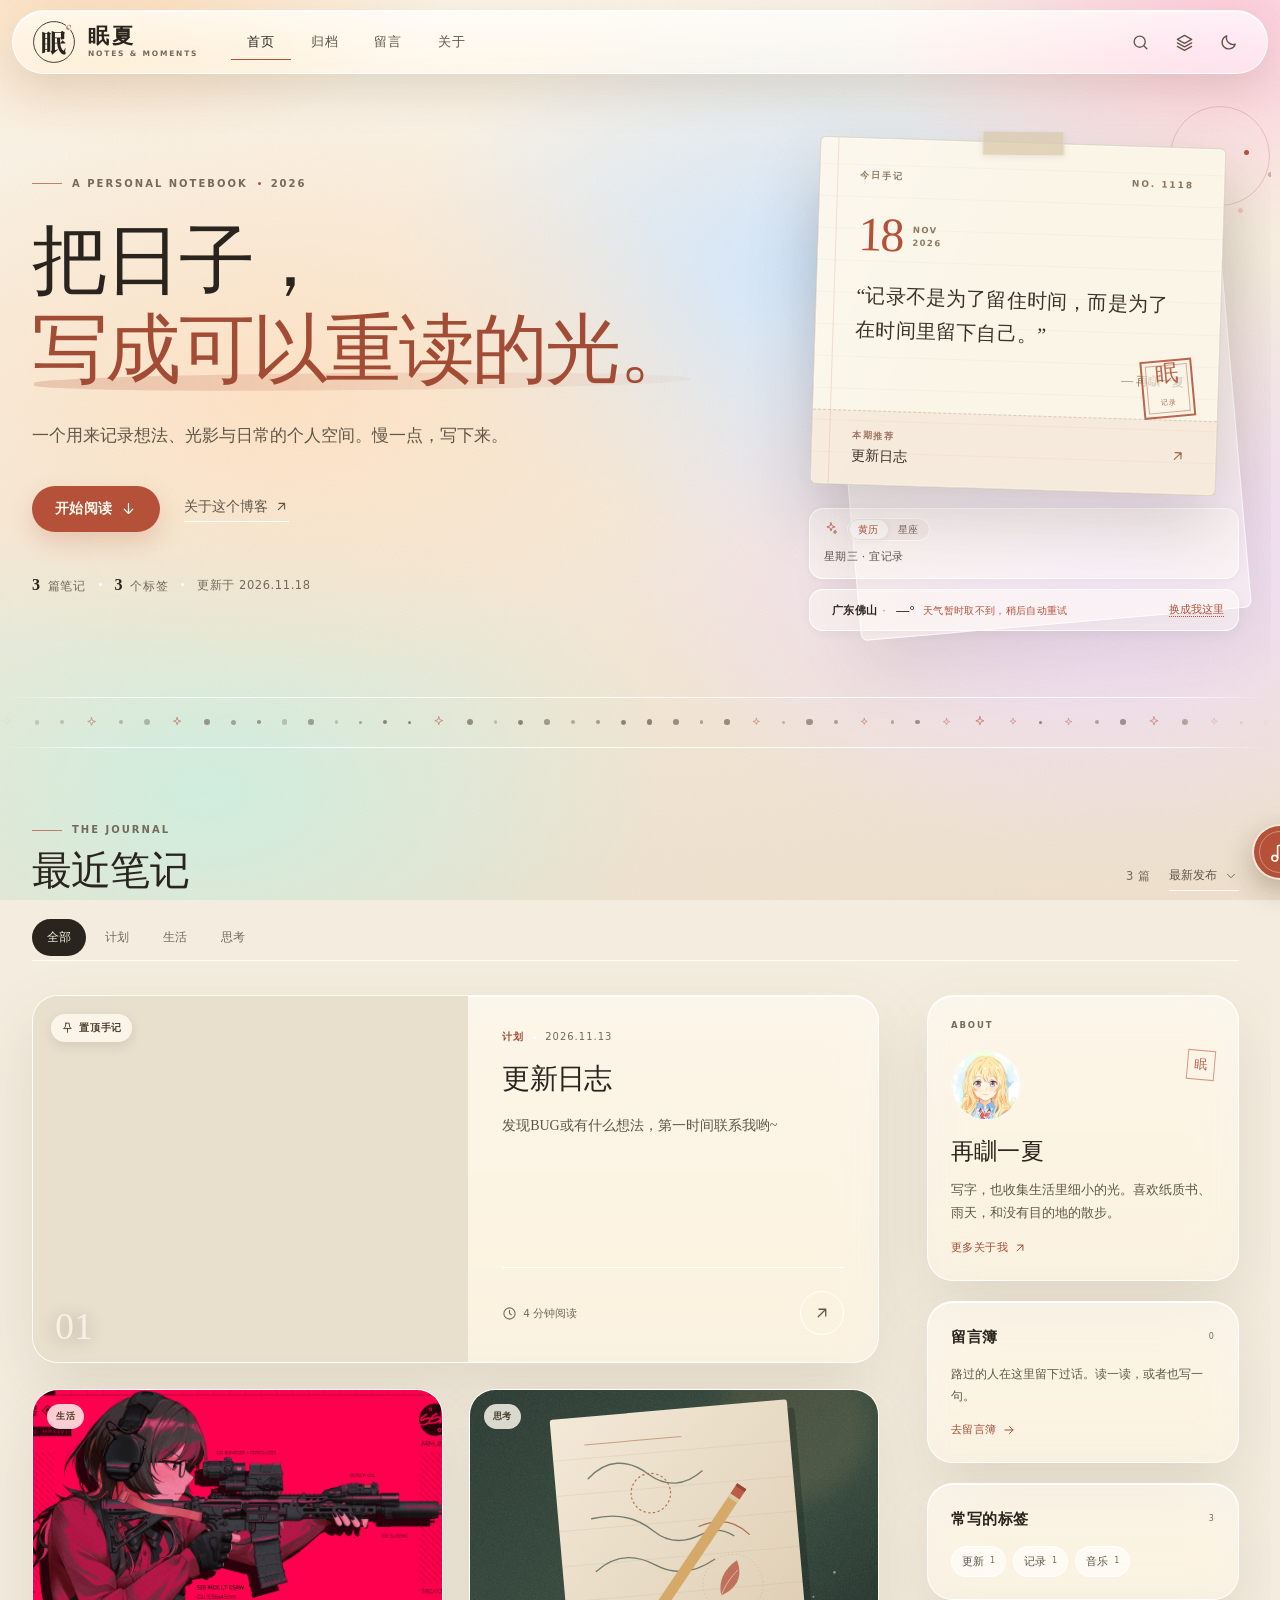
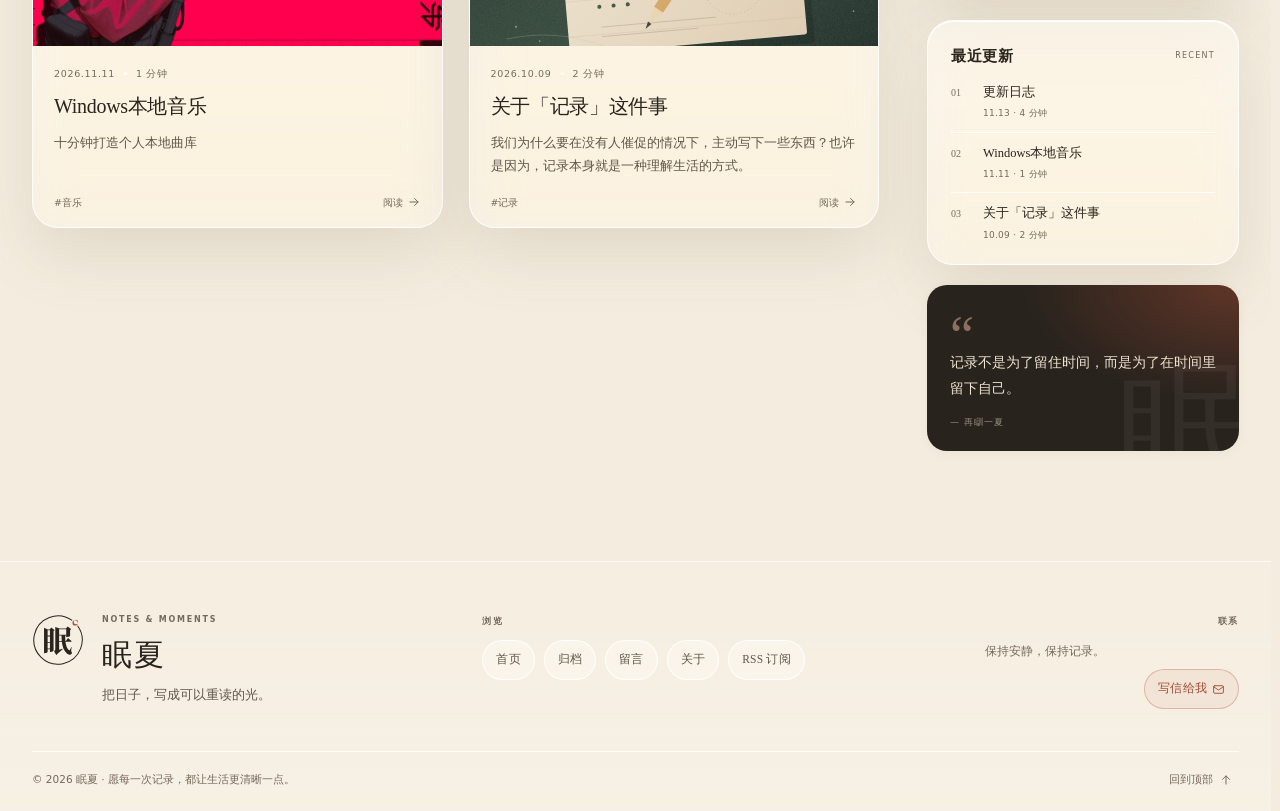
==== commit 838f76d5: "chore: publish static blog" ====
--- a/site/index.html
+++ b/site/index.html
@@ -142,7 +142,7 @@
     </div>
     <div class="home-layout">
       <div class="home-main">
-        <a class="featured-post reveal" href="post/mwevzrmd219433/" data-static-post data-category="计划" data-date="1794574341890" data-views="44">
+        <a class="featured-post reveal" href="post/mwevzrmd219433/" data-static-post data-category="计划" data-date="1794574341890" data-views="46">
     <div class="featured-cover">
       <div class="cover featured-cover-img"><img src="uploads/mwf00zkg-ef414acf5d.webp" alt="更新日志" loading="lazy" decoding="async"></div>
       <span class="featured-badge"><svg class="icon" width="13" height="13" viewBox="0 0 24 24" fill="none" stroke="currentColor" stroke-width="1.7" stroke-linecap="round" stroke-linejoin="round" aria-hidden="true"><path d="M9 4h6l1 7 3 3H5l3-3 1-7ZM12 14v7"/></svg> 置顶手记</span>
--- a/site/css/styles.css
+++ b/site/css/styles.css
@@ -13369,6 +13369,24 @@
   .settings-skin-grid .skin-thumb { height: 62px; }
 }
 
+/* ---- 窄屏登录态顶栏压缩：登录后头栏是「搜索 / 主题 / 深浅 / 写笔记 / 头像」5 个元素，
+   玻璃胶囊在 390 以下会被撑到贴边甚至溢出。这里只缩尺寸与间距，不减入口。 ---- */
+@media (max-width: 430px) {
+  .header-inner { gap: 6px; }
+  .mobile-menu-trigger { flex: none; }
+  .header-actions { gap: 0; }
+  .header-write { width: 34px; height: 34px; margin-left: 2px; }
+  .account { margin-left: 2px; }
+  .account-trigger { padding: 0; gap: 2px; }
+}
+
+@media (max-width: 380px) {
+  .brand { gap: 6px; }
+  .brand-seal { width: 26px; height: 26px; }
+  .brand-name { font-size: 15px; letter-spacing: 0.05em; }
+}
+
+
 
 main:focus {
   outline: none;
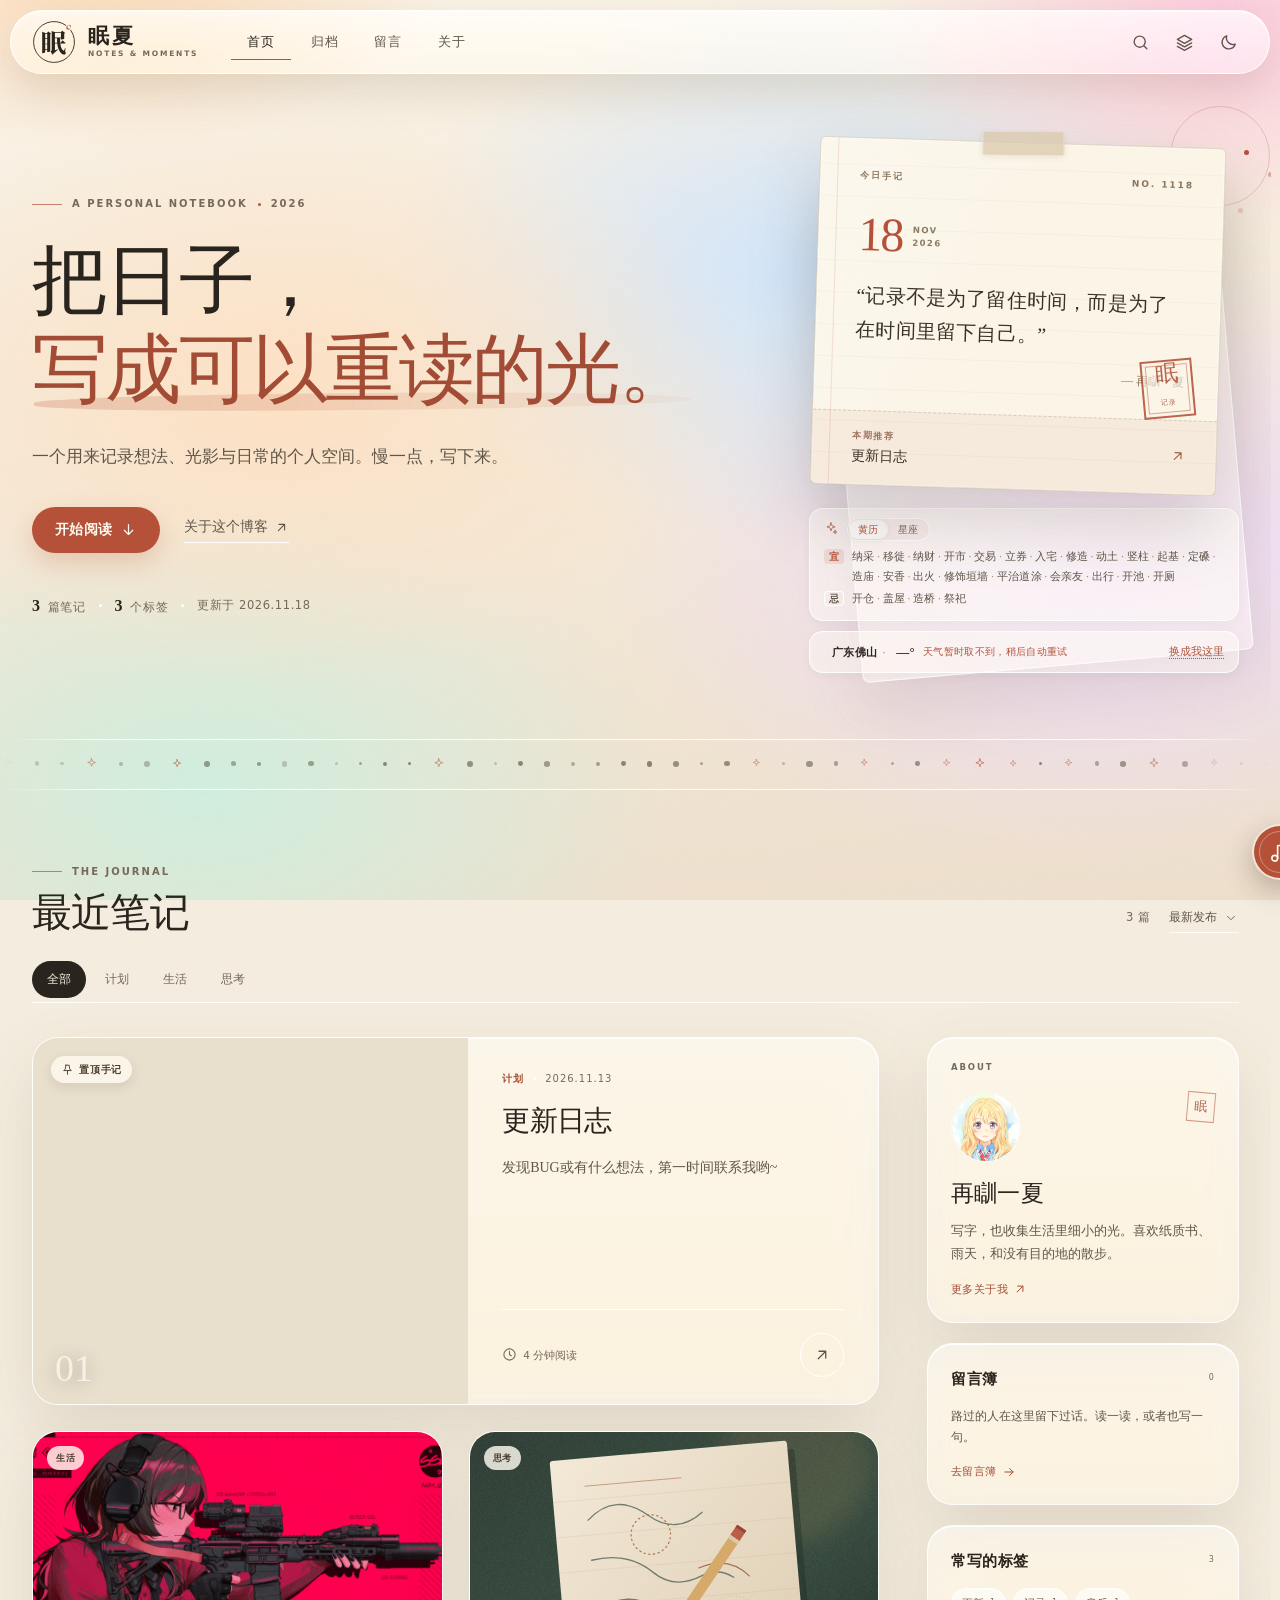
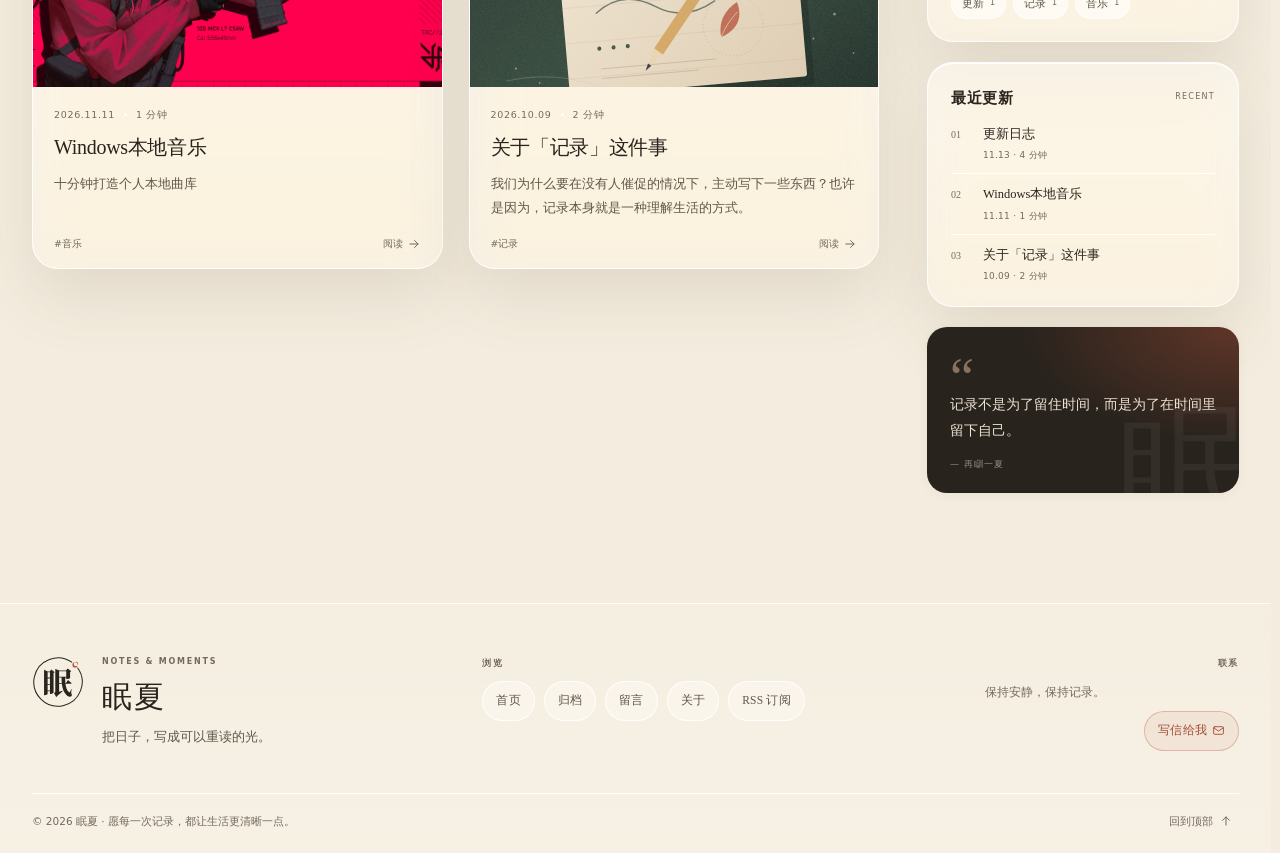
==== commit 1300e98d: "chore: publish static blog" ====
--- a/site/index.html
+++ b/site/index.html
@@ -142,7 +142,7 @@
     </div>
     <div class="home-layout">
       <div class="home-main">
-        <a class="featured-post reveal" href="post/mwevzrmd219433/" data-static-post data-category="计划" data-date="1794574341890" data-views="46">
+        <a class="featured-post reveal" href="post/mwevzrmd219433/" data-static-post data-category="计划" data-date="1794574341890" data-views="47">
     <div class="featured-cover">
       <div class="cover featured-cover-img"><img src="uploads/mwf00zkg-ef414acf5d.webp" alt="更新日志" loading="lazy" decoding="async"></div>
       <span class="featured-badge"><svg class="icon" width="13" height="13" viewBox="0 0 24 24" fill="none" stroke="currentColor" stroke-width="1.7" stroke-linecap="round" stroke-linejoin="round" aria-hidden="true"><path d="M9 4h6l1 7 3 3H5l3-3 1-7ZM12 14v7"/></svg> 置顶手记</span>
--- a/site/css/styles.css
+++ b/site/css/styles.css
@@ -13169,8 +13169,8 @@
 }
 
 /* ===== 主题皮肤（10 套：5 主题 × 深浅）===== */
-html[data-skin="glass"][data-theme="light"]{--card:linear-gradient(180deg,rgba(255,255,255,.5),rgba(255,255,255,.28));--card-strong:rgba(255,255,255,.62);--line:rgba(255,255,255,.85);--line-strong:rgba(255,255,255,.95);--shadow:inset 0 1px 0 rgba(255,255,255,1),0 26px 64px rgba(96,66,36,.13);--shadow-lg:0 36px 90px rgba(96,66,36,.18)}html[data-skin="glass"][data-theme="light"] #site-bg .bg-base{background:radial-gradient(46% 40% at 8% -8%, #ffd9b2 0%, rgba(255,217,178,0) 62%),radial-gradient(44% 38% at 96% 2%, #ffcfe0 0%, rgba(255,207,224,0) 64%),radial-gradient(52% 46% at 22% 44%, #ffe3c6 0%, rgba(255,227,198,0) 70%),radial-gradient(48% 44% at 64% 30%, #d3e8ff 0%, rgba(211,232,255,0) 70%),radial-gradient(54% 48% at 86% 62%, #f0dcff 0%, rgba(240,220,255,0) 72%),radial-gradient(52% 46% at 16% 88%, #d2f0e0 0%, rgba(210,240,224,0) 70%),linear-gradient(175deg,#fdf6ea 0%,#f5ead9 60%,#efe1ce 100%)!important}html[data-skin="glass"][data-theme="light"] #site-bg .bg-art{opacity:0!important}html[data-skin="glass"][data-theme="light"] #site-bg .bg-veil{background:transparent!important}html[data-skin="glass"][data-theme="light"] #site-bg .bg-grain{opacity:.26!important}html[data-skin="glass"][data-theme="light"] .site-header{top:0}html[data-skin="glass"][data-theme="light"] .site-header::before{inset:auto auto auto 50%;top:50%;transform:translate(-50%,-50%);width:min(calc(var(--page-width, 1320px) + 24px), calc(100% - 24px));height:64px;border-radius:999px;opacity:1!important;background:linear-gradient(180deg,rgba(255,255,255,.74),rgba(255,255,255,.42));border:1px solid rgba(255,255,255,.8);box-shadow:inset 0 1px 0 rgba(255,255,255,.95),0 18px 44px rgba(96,66,36,.15);backdrop-filter:blur(20px) saturate(190%);-webkit-backdrop-filter:blur(20px) saturate(190%)}html[data-skin="glass"][data-theme="light"] .header-inner{height:var(--header-h)}html[data-skin="glass"][data-theme="light"] .main-nav{gap:4px;margin-left:0;padding:5px;border-radius:999px}html[data-skin="glass"][data-theme="light"] .nav-link{padding:9px 16px;border-radius:999px}html[data-skin="glass"][data-theme="light"] .post-card,html[data-skin="glass"][data-theme="light"] .side-card,html[data-skin="glass"][data-theme="light"] .featured-post,html[data-skin="glass"][data-theme="light"] .music-player-card,html[data-skin="glass"][data-theme="light"] .music-playlist{background:linear-gradient(180deg,rgba(255,255,255,.5),rgba(255,255,255,.28))!important;border:1px solid rgba(255,255,255,.85)!important;border-radius:26px!important;box-shadow:inset 0 1px 0 rgba(255,255,255,1),0 26px 64px rgba(96,66,36,.13)!important;backdrop-filter:blur(24px) saturate(190%);-webkit-backdrop-filter:blur(24px) saturate(190%);}html[data-skin="glass"][data-theme="light"] .post-card-body,html[data-skin="glass"][data-theme="light"] .side-card-body{background:transparent!important}html[data-skin="glass"][data-theme="light"] .tag-pill{background:rgba(255,255,255,.6)!important;border:1px solid rgba(255,255,255,.85)!important}html[data-skin="glass"][data-theme="light"] .btn,html[data-skin="glass"][data-theme="light"] .btn-primary,html[data-skin="glass"][data-theme="light"] .btn-ghost{border-radius:999px}html[data-skin="glass"][data-theme="light"] .settings-panel .input,html[data-skin="glass"][data-theme="light"] .modal-card,html[data-skin="glass"][data-theme="light"] .draft-box{box-shadow:inset 0 1px 0 rgba(255,255,255,1),0 26px 64px rgba(96,66,36,.13)}
-html[data-skin="glass"][data-theme="dark"]{--card:linear-gradient(180deg,rgba(255,255,255,.09),rgba(255,255,255,.035));--card-strong:rgb(28 26 34 / .95);--line:rgba(255,255,255,.15);--line-strong:rgba(255,255,255,.24);--shadow:inset 0 1px 0 rgba(255,255,255,.28),0 28px 60px rgba(0,0,0,.5);--shadow-lg:0 40px 90px rgba(0,0,0,.62);--txt-ink:#efe8dc}html[data-skin="glass"][data-theme="dark"] #site-bg .bg-base{background:radial-gradient(48% 42% at 12% -6%, rgba(126,96,205,.42), transparent 62%),radial-gradient(46% 40% at 92% 4%, rgba(58,140,190,.36), transparent 64%),radial-gradient(54% 48% at 58% 108%, rgba(190,72,116,.3), transparent 70%),radial-gradient(44% 40% at 24% 62%, rgba(52,120,120,.24), transparent 72%),linear-gradient(170deg,#0b0d15 0%,#121522 58%,#090a10 100%)!important}html[data-skin="glass"][data-theme="dark"] #site-bg .bg-art{opacity:0!important}html[data-skin="glass"][data-theme="dark"] #site-bg .bg-veil{background:transparent!important}html[data-skin="glass"][data-theme="dark"] #site-bg .bg-grain{opacity:.16!important}html[data-skin="glass"][data-theme="dark"] .site-header{top:0}html[data-skin="glass"][data-theme="dark"] .site-header::before{inset:auto auto auto 50%;top:50%;transform:translate(-50%,-50%);width:min(calc(var(--page-width, 1320px) + 24px), calc(100% - 24px));height:64px;border-radius:999px;opacity:1!important;background:linear-gradient(180deg,rgba(255,255,255,.12),rgba(255,255,255,.04));border:1px solid rgba(255,255,255,.18);box-shadow:inset 0 1px 0 rgba(255,255,255,.32),0 24px 56px rgba(0,0,0,.55);backdrop-filter:blur(20px) saturate(190%);-webkit-backdrop-filter:blur(20px) saturate(190%)}html[data-skin="glass"][data-theme="dark"] .header-inner{height:var(--header-h)}html[data-skin="glass"][data-theme="dark"] .main-nav{gap:4px;margin-left:0;padding:5px;border-radius:999px}html[data-skin="glass"][data-theme="dark"] .nav-link{padding:9px 16px;border-radius:999px}html[data-skin="glass"][data-theme="dark"] .post-card,html[data-skin="glass"][data-theme="dark"] .side-card,html[data-skin="glass"][data-theme="dark"] .featured-post,html[data-skin="glass"][data-theme="dark"] .music-player-card,html[data-skin="glass"][data-theme="dark"] .music-playlist{background:linear-gradient(180deg,rgba(255,255,255,.09),rgba(255,255,255,.035))!important;border:1px solid rgba(255,255,255,.15)!important;border-radius:26px!important;box-shadow:inset 0 1px 0 rgba(255,255,255,.28),0 28px 60px rgba(0,0,0,.5)!important;backdrop-filter:blur(24px) saturate(190%);-webkit-backdrop-filter:blur(24px) saturate(190%);}html[data-skin="glass"][data-theme="dark"] .post-card-body,html[data-skin="glass"][data-theme="dark"] .side-card-body{background:transparent!important}html[data-skin="glass"][data-theme="dark"] .tag-pill{background:rgba(255,255,255,.07)!important;border:1px solid rgba(255,255,255,.15)!important}html[data-skin="glass"][data-theme="dark"] .btn,html[data-skin="glass"][data-theme="dark"] .btn-primary,html[data-skin="glass"][data-theme="dark"] .btn-ghost{border-radius:999px}html[data-skin="glass"][data-theme="dark"] .settings-panel .input,html[data-skin="glass"][data-theme="dark"] .modal-card,html[data-skin="glass"][data-theme="dark"] .draft-box{box-shadow:inset 0 1px 0 rgba(255,255,255,.28),0 28px 60px rgba(0,0,0,.5)}
+html[data-skin="glass"][data-theme="light"]{--card:linear-gradient(180deg,rgba(255,255,255,.5),rgba(255,255,255,.28));--card-strong:rgba(255,255,255,.62);--line:rgba(255,255,255,.85);--line-strong:rgba(255,255,255,.95);--shadow:inset 0 1px 0 rgba(255,255,255,1),0 26px 64px rgba(96,66,36,.13);--shadow-lg:0 36px 90px rgba(96,66,36,.18)}html[data-skin="glass"][data-theme="light"] #site-bg .bg-base{background:radial-gradient(46% 40% at 8% -8%, #ffd9b2 0%, rgba(255,217,178,0) 62%),radial-gradient(44% 38% at 96% 2%, #ffcfe0 0%, rgba(255,207,224,0) 64%),radial-gradient(52% 46% at 22% 44%, #ffe3c6 0%, rgba(255,227,198,0) 70%),radial-gradient(48% 44% at 64% 30%, #d3e8ff 0%, rgba(211,232,255,0) 70%),radial-gradient(54% 48% at 86% 62%, #f0dcff 0%, rgba(240,220,255,0) 72%),radial-gradient(52% 46% at 16% 88%, #d2f0e0 0%, rgba(210,240,224,0) 70%),linear-gradient(175deg,#fdf6ea 0%,#f5ead9 60%,#efe1ce 100%)!important}html[data-skin="glass"][data-theme="light"] #site-bg .bg-art{opacity:0!important}html[data-skin="glass"][data-theme="light"] #site-bg .bg-veil{background:transparent!important}html[data-skin="glass"][data-theme="light"] #site-bg .bg-grain{opacity:.26!important}html[data-skin="glass"][data-theme="light"] .site-header{top:0}html[data-skin="glass"][data-theme="light"] .site-header::before{inset:auto auto auto 50%;top:50%;transform:translate(-50%,-50%);width:min(calc(var(--page-width, 1320px) + 24px), calc(100% - 20px));height:64px;border-radius:999px;opacity:1!important;background:linear-gradient(180deg,rgba(255,255,255,.74),rgba(255,255,255,.42));border:1px solid rgba(255,255,255,.8);box-shadow:inset 0 1px 0 rgba(255,255,255,.95),0 18px 44px rgba(96,66,36,.15);backdrop-filter:blur(20px) saturate(190%);-webkit-backdrop-filter:blur(20px) saturate(190%)}html[data-skin="glass"][data-theme="light"] .header-inner{height:var(--header-h)}html[data-skin="glass"][data-theme="light"] .main-nav{gap:4px;margin-left:0;padding:5px;border-radius:999px}html[data-skin="glass"][data-theme="light"] .nav-link{padding:9px 16px;border-radius:999px}html[data-skin="glass"][data-theme="light"] .post-card,html[data-skin="glass"][data-theme="light"] .side-card,html[data-skin="glass"][data-theme="light"] .featured-post,html[data-skin="glass"][data-theme="light"] .music-player-card,html[data-skin="glass"][data-theme="light"] .music-playlist{background:linear-gradient(180deg,rgba(255,255,255,.5),rgba(255,255,255,.28))!important;border:1px solid rgba(255,255,255,.85)!important;border-radius:26px!important;box-shadow:inset 0 1px 0 rgba(255,255,255,1),0 26px 64px rgba(96,66,36,.13)!important;backdrop-filter:blur(24px) saturate(190%);-webkit-backdrop-filter:blur(24px) saturate(190%);}html[data-skin="glass"][data-theme="light"] .post-card-body,html[data-skin="glass"][data-theme="light"] .side-card-body{background:transparent!important}html[data-skin="glass"][data-theme="light"] .tag-pill{background:rgba(255,255,255,.6)!important;border:1px solid rgba(255,255,255,.85)!important}html[data-skin="glass"][data-theme="light"] .btn,html[data-skin="glass"][data-theme="light"] .btn-primary,html[data-skin="glass"][data-theme="light"] .btn-ghost{border-radius:999px}html[data-skin="glass"][data-theme="light"] .settings-panel .input,html[data-skin="glass"][data-theme="light"] .modal-card,html[data-skin="glass"][data-theme="light"] .draft-box{box-shadow:inset 0 1px 0 rgba(255,255,255,1),0 26px 64px rgba(96,66,36,.13)}
+html[data-skin="glass"][data-theme="dark"]{--card:linear-gradient(180deg,rgba(255,255,255,.09),rgba(255,255,255,.035));--card-strong:rgb(28 26 34 / .95);--line:rgba(255,255,255,.15);--line-strong:rgba(255,255,255,.24);--shadow:inset 0 1px 0 rgba(255,255,255,.28),0 28px 60px rgba(0,0,0,.5);--shadow-lg:0 40px 90px rgba(0,0,0,.62);--txt-ink:#efe8dc}html[data-skin="glass"][data-theme="dark"] #site-bg .bg-base{background:radial-gradient(48% 42% at 12% -6%, rgba(126,96,205,.42), transparent 62%),radial-gradient(46% 40% at 92% 4%, rgba(58,140,190,.36), transparent 64%),radial-gradient(54% 48% at 58% 108%, rgba(190,72,116,.3), transparent 70%),radial-gradient(44% 40% at 24% 62%, rgba(52,120,120,.24), transparent 72%),linear-gradient(170deg,#0b0d15 0%,#121522 58%,#090a10 100%)!important}html[data-skin="glass"][data-theme="dark"] #site-bg .bg-art{opacity:0!important}html[data-skin="glass"][data-theme="dark"] #site-bg .bg-veil{background:transparent!important}html[data-skin="glass"][data-theme="dark"] #site-bg .bg-grain{opacity:.16!important}html[data-skin="glass"][data-theme="dark"] .site-header{top:0}html[data-skin="glass"][data-theme="dark"] .site-header::before{inset:auto auto auto 50%;top:50%;transform:translate(-50%,-50%);width:min(calc(var(--page-width, 1320px) + 24px), calc(100% - 20px));height:64px;border-radius:999px;opacity:1!important;background:linear-gradient(180deg,rgba(255,255,255,.12),rgba(255,255,255,.04));border:1px solid rgba(255,255,255,.18);box-shadow:inset 0 1px 0 rgba(255,255,255,.32),0 24px 56px rgba(0,0,0,.55);backdrop-filter:blur(20px) saturate(190%);-webkit-backdrop-filter:blur(20px) saturate(190%)}html[data-skin="glass"][data-theme="dark"] .header-inner{height:var(--header-h)}html[data-skin="glass"][data-theme="dark"] .main-nav{gap:4px;margin-left:0;padding:5px;border-radius:999px}html[data-skin="glass"][data-theme="dark"] .nav-link{padding:9px 16px;border-radius:999px}html[data-skin="glass"][data-theme="dark"] .post-card,html[data-skin="glass"][data-theme="dark"] .side-card,html[data-skin="glass"][data-theme="dark"] .featured-post,html[data-skin="glass"][data-theme="dark"] .music-player-card,html[data-skin="glass"][data-theme="dark"] .music-playlist{background:linear-gradient(180deg,rgba(255,255,255,.09),rgba(255,255,255,.035))!important;border:1px solid rgba(255,255,255,.15)!important;border-radius:26px!important;box-shadow:inset 0 1px 0 rgba(255,255,255,.28),0 28px 60px rgba(0,0,0,.5)!important;backdrop-filter:blur(24px) saturate(190%);-webkit-backdrop-filter:blur(24px) saturate(190%);}html[data-skin="glass"][data-theme="dark"] .post-card-body,html[data-skin="glass"][data-theme="dark"] .side-card-body{background:transparent!important}html[data-skin="glass"][data-theme="dark"] .tag-pill{background:rgba(255,255,255,.07)!important;border:1px solid rgba(255,255,255,.15)!important}html[data-skin="glass"][data-theme="dark"] .btn,html[data-skin="glass"][data-theme="dark"] .btn-primary,html[data-skin="glass"][data-theme="dark"] .btn-ghost{border-radius:999px}html[data-skin="glass"][data-theme="dark"] .settings-panel .input,html[data-skin="glass"][data-theme="dark"] .modal-card,html[data-skin="glass"][data-theme="dark"] .draft-box{box-shadow:inset 0 1px 0 rgba(255,255,255,.28),0 28px 60px rgba(0,0,0,.5)}
 html[data-skin="dusk"][data-theme="light"]{--card:linear-gradient(180deg,rgba(255,251,244,.86),rgba(255,245,234,.64));--card-strong:rgba(255,251,245,.94);--line:rgba(255,255,255,.72);--line-strong:rgba(255,255,255,.9);--shadow:inset 0 1px 0 rgba(255,255,255,.9),0 22px 50px rgba(120,60,50,.12);--shadow-lg:0 34px 80px rgba(120,60,50,.18)}html[data-skin="dusk"][data-theme="light"] #site-bg .bg-base{background:radial-gradient(64% 50% at 88% 4%, #ffdfae 0%, rgba(255,223,174,0) 62%),radial-gradient(54% 46% at 10% 14%, #ffc9b4 0%, rgba(255,201,180,0) 66%),radial-gradient(60% 54% at 46% 104%, #c6b2dd 0%, rgba(198,178,221,0) 70%),linear-gradient(172deg,#fdf1e1 0%,#f8ddc9 42%,#edc9c8 72%,#cdb6d3 100%)!important}html[data-skin="dusk"][data-theme="light"] #site-bg .bg-art{opacity:0!important}html[data-skin="dusk"][data-theme="light"] #site-bg .bg-veil{background:transparent!important}html[data-skin="dusk"][data-theme="light"] #site-bg .bg-grain{opacity:.3!important}html[data-skin="dusk"][data-theme="light"] .site-header::before{opacity:1!important;background:linear-gradient(180deg,rgba(255,246,236,.9),rgba(255,246,236,.62))!important;border-bottom:1px solid rgba(120,70,40,.12)!important;backdrop-filter:blur(18px) saturate(1.15);-webkit-backdrop-filter:blur(18px) saturate(1.15)}html[data-skin="dusk"][data-theme="light"] .post-card,html[data-skin="dusk"][data-theme="light"] .side-card,html[data-skin="dusk"][data-theme="light"] .featured-post,html[data-skin="dusk"][data-theme="light"] .music-player-card,html[data-skin="dusk"][data-theme="light"] .music-playlist{background:linear-gradient(180deg,rgba(255,251,244,.86),rgba(255,245,234,.64))!important;border:1px solid rgba(255,255,255,.72)!important;border-radius:20px!important;box-shadow:inset 0 1px 0 rgba(255,255,255,.9),0 22px 50px rgba(120,60,50,.12)!important;backdrop-filter:none!important;-webkit-backdrop-filter:none!important;}html[data-skin="dusk"][data-theme="light"] .post-card-body,html[data-skin="dusk"][data-theme="light"] .side-card-body{background:transparent!important}html[data-skin="dusk"][data-theme="light"] .tag-pill{background:rgba(255,255,255,.6)!important;border:1px solid rgba(255,255,255,.72)!important}html[data-skin="dusk"][data-theme="light"] .btn,html[data-skin="dusk"][data-theme="light"] .btn-primary,html[data-skin="dusk"][data-theme="light"] .btn-ghost{border-radius:8px}html[data-skin="dusk"][data-theme="light"] .settings-panel .input,html[data-skin="dusk"][data-theme="light"] .modal-card,html[data-skin="dusk"][data-theme="light"] .draft-box{box-shadow:inset 0 1px 0 rgba(255,255,255,.9),0 22px 50px rgba(120,60,50,.12)}
 html[data-skin="dusk"][data-theme="dark"]{--card:linear-gradient(180deg,rgba(86,50,50,.5),rgba(60,34,38,.42));--card-strong:rgb(48 30 32 / .95);--line:rgba(255,190,160,.16);--line-strong:rgba(255,200,170,.26);--shadow:inset 0 1px 0 rgba(255,200,170,.16),0 24px 56px rgba(0,0,0,.45);--shadow-lg:0 38px 90px rgba(0,0,0,.55);--txt-ink:#f3e6da}html[data-skin="dusk"][data-theme="dark"] #site-bg .bg-base{background:radial-gradient(56% 44% at 84% -6%, rgba(255,150,92,.5), transparent 62%),radial-gradient(48% 42% at 8% 18%, rgba(220,110,110,.3), transparent 66%),radial-gradient(58% 50% at 50% 106%, rgba(120,60,120,.34), transparent 70%),linear-gradient(168deg,#1a1119 0%,#2b1a24 46%,#38202a 100%)!important}html[data-skin="dusk"][data-theme="dark"] #site-bg .bg-art{opacity:0!important}html[data-skin="dusk"][data-theme="dark"] #site-bg .bg-veil{background:transparent!important}html[data-skin="dusk"][data-theme="dark"] #site-bg .bg-grain{opacity:.22!important}html[data-skin="dusk"][data-theme="dark"] .site-header::before{opacity:1!important;background:linear-gradient(180deg,rgba(26,17,25,.86),rgba(26,17,25,.62))!important;border-bottom:1px solid rgba(255,180,140,.12)!important;backdrop-filter:blur(18px) saturate(1.15);-webkit-backdrop-filter:blur(18px) saturate(1.15)}html[data-skin="dusk"][data-theme="dark"] .post-card,html[data-skin="dusk"][data-theme="dark"] .side-card,html[data-skin="dusk"][data-theme="dark"] .featured-post,html[data-skin="dusk"][data-theme="dark"] .music-player-card,html[data-skin="dusk"][data-theme="dark"] .music-playlist{background:linear-gradient(180deg,rgba(86,50,50,.5),rgba(60,34,38,.42))!important;border:1px solid rgba(255,190,160,.16)!important;border-radius:20px!important;box-shadow:inset 0 1px 0 rgba(255,200,170,.16),0 24px 56px rgba(0,0,0,.45)!important;backdrop-filter:none!important;-webkit-backdrop-filter:none!important;}html[data-skin="dusk"][data-theme="dark"] .post-card-body,html[data-skin="dusk"][data-theme="dark"] .side-card-body{background:transparent!important}html[data-skin="dusk"][data-theme="dark"] .tag-pill{background:rgba(255,255,255,.07)!important;border:1px solid rgba(255,190,160,.16)!important}html[data-skin="dusk"][data-theme="dark"] .btn,html[data-skin="dusk"][data-theme="dark"] .btn-primary,html[data-skin="dusk"][data-theme="dark"] .btn-ghost{border-radius:8px}html[data-skin="dusk"][data-theme="dark"] .settings-panel .input,html[data-skin="dusk"][data-theme="dark"] .modal-card,html[data-skin="dusk"][data-theme="dark"] .draft-box{box-shadow:inset 0 1px 0 rgba(255,200,170,.16),0 24px 56px rgba(0,0,0,.45)}
 html[data-skin="moon"][data-theme="light"]{--card:rgba(255,255,255,.68);--card-strong:rgba(255,255,255,.86);--line:rgba(70,90,105,.13);--line-strong:rgba(70,90,105,.22);--shadow:0 18px 44px rgba(60,80,95,.1);--shadow-lg:0 34px 80px rgba(60,80,95,.16);--txt-ink:#232a30}html[data-skin="moon"][data-theme="light"] #site-bg .bg-base{background:radial-gradient(50% 38% at 84% -6%, #eef3fa 0%, rgba(238,243,250,0) 66%),radial-gradient(56% 46% at 12% 96%, #dfe6ea 0%, rgba(223,230,234,0) 70%),linear-gradient(170deg,#f7f8f6 0%,#eef1f1 58%,#e4e8ea 100%)!important}html[data-skin="moon"][data-theme="light"] #site-bg .bg-art{opacity:0!important}html[data-skin="moon"][data-theme="light"] #site-bg .bg-veil{background:transparent!important}html[data-skin="moon"][data-theme="light"] #site-bg .bg-grain{opacity:.2!important}html[data-skin="moon"][data-theme="light"] .site-header::before{opacity:1!important;background:linear-gradient(180deg,rgba(250,251,251,.92),rgba(250,251,251,.7))!important;border-bottom:1px solid rgba(70,90,105,.12)!important;backdrop-filter:blur(18px) saturate(1.15);-webkit-backdrop-filter:blur(18px) saturate(1.15)}html[data-skin="moon"][data-theme="light"] .post-card,html[data-skin="moon"][data-theme="light"] .side-card,html[data-skin="moon"][data-theme="light"] .featured-post,html[data-skin="moon"][data-theme="light"] .music-player-card,html[data-skin="moon"][data-theme="light"] .music-playlist{background:rgba(255,255,255,.68)!important;border:1px solid rgba(70,90,105,.13)!important;border-radius:18px!important;box-shadow:0 18px 44px rgba(60,80,95,.1)!important;backdrop-filter:blur(24px) saturate(190%);-webkit-backdrop-filter:blur(24px) saturate(190%);}html[data-skin="moon"][data-theme="light"] .post-card-body,html[data-skin="moon"][data-theme="light"] .side-card-body{background:transparent!important}html[data-skin="moon"][data-theme="light"] .tag-pill{background:rgba(255,255,255,.6)!important;border:1px solid rgba(70,90,105,.13)!important}html[data-skin="moon"][data-theme="light"] .btn,html[data-skin="moon"][data-theme="light"] .btn-primary,html[data-skin="moon"][data-theme="light"] .btn-ghost{border-radius:8px}html[data-skin="moon"][data-theme="light"] .settings-panel .input,html[data-skin="moon"][data-theme="light"] .modal-card,html[data-skin="moon"][data-theme="light"] .draft-box{box-shadow:0 18px 44px rgba(60,80,95,.1)}
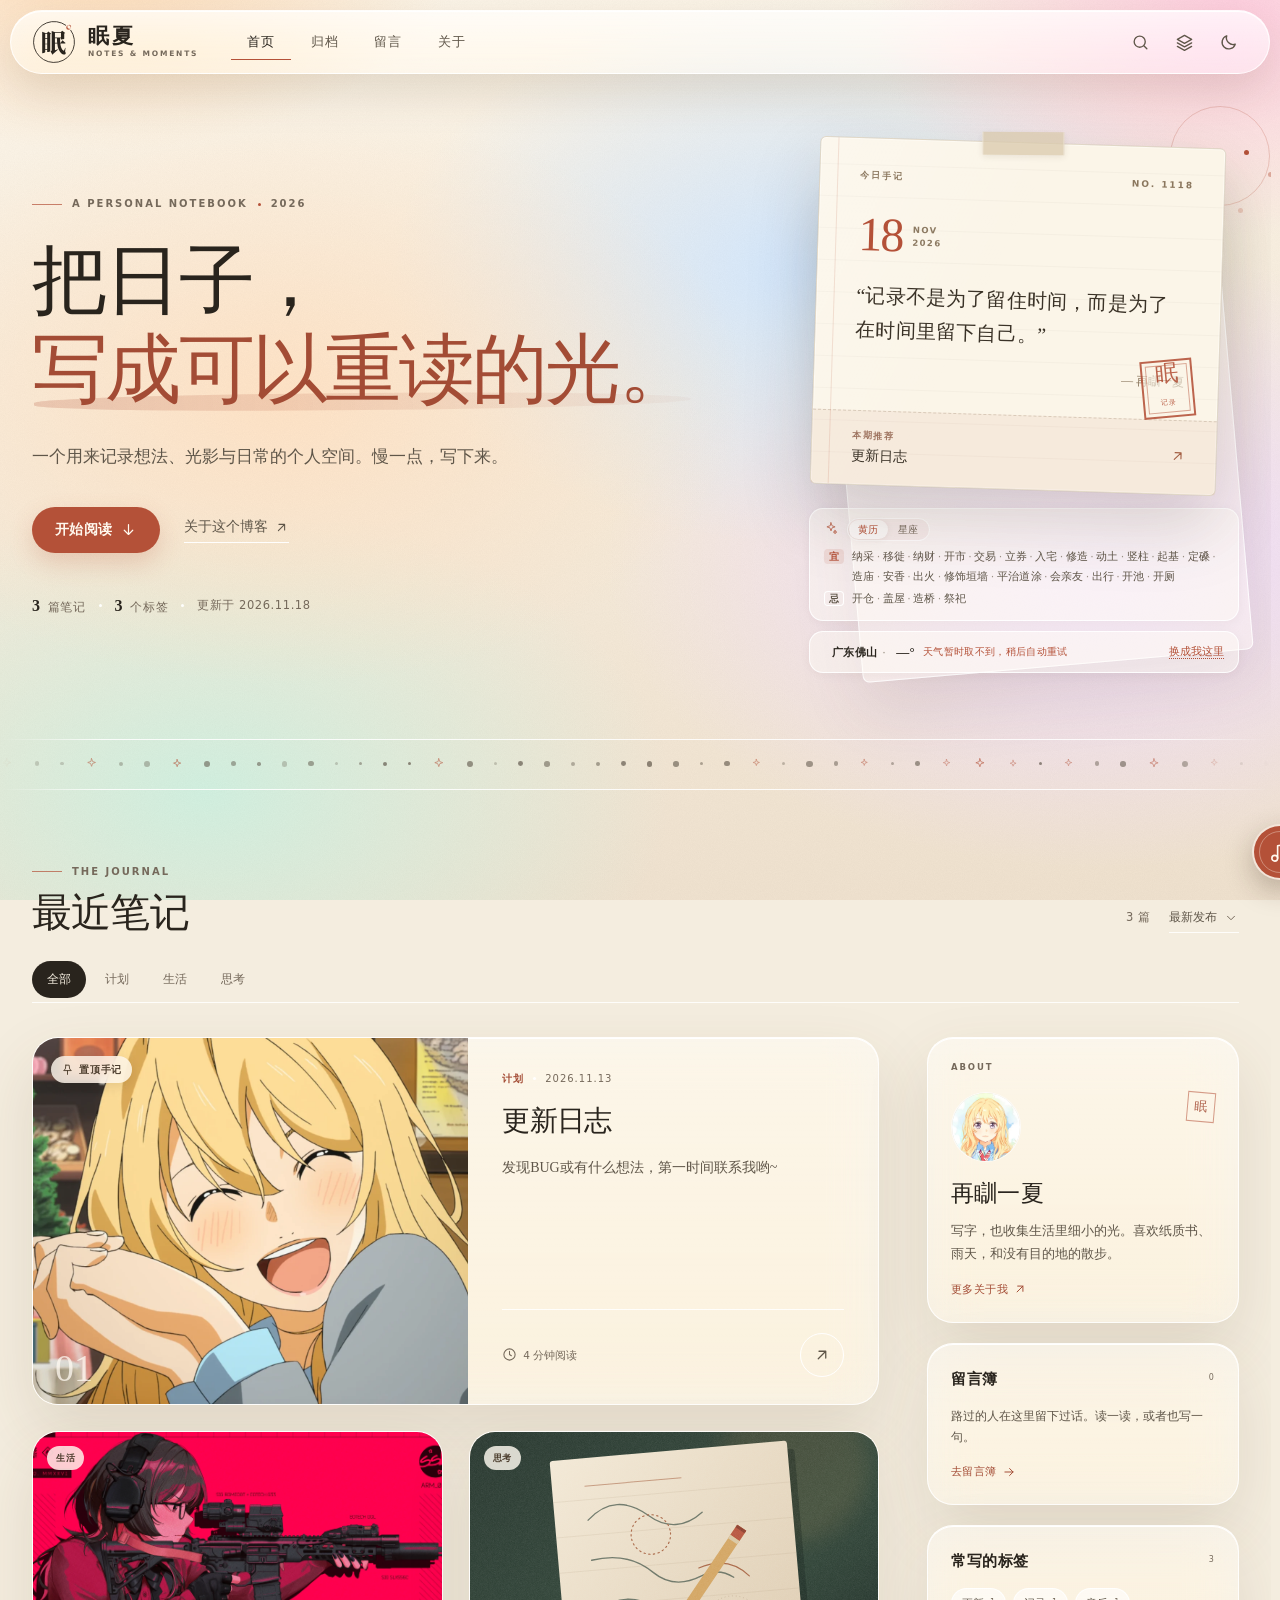
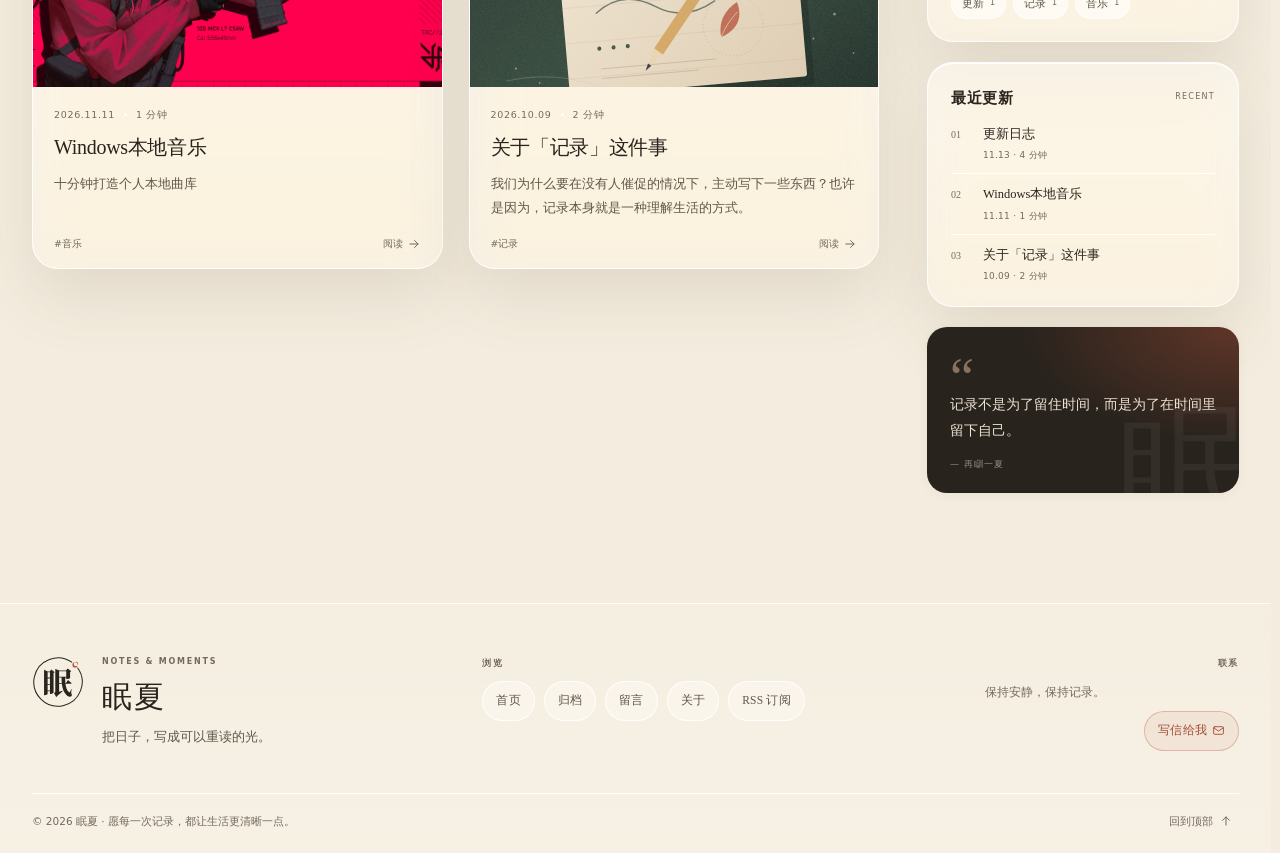
==== commit 5ca4eb21: "chore: publish static blog" ====
--- a/site/index.html
+++ b/site/index.html
@@ -142,7 +142,7 @@
     </div>
     <div class="home-layout">
       <div class="home-main">
-        <a class="featured-post reveal" href="post/mwevzrmd219433/" data-static-post data-category="计划" data-date="1794574341890" data-views="47">
+        <a class="featured-post reveal" href="post/mwevzrmd219433/" data-static-post data-category="计划" data-date="1794574341890" data-views="50">
     <div class="featured-cover">
       <div class="cover featured-cover-img"><img src="uploads/mwf00zkg-ef414acf5d.webp" alt="更新日志" loading="lazy" decoding="async"></div>
       <span class="featured-badge"><svg class="icon" width="13" height="13" viewBox="0 0 24 24" fill="none" stroke="currentColor" stroke-width="1.7" stroke-linecap="round" stroke-linejoin="round" aria-hidden="true"><path d="M9 4h6l1 7 3 3H5l3-3 1-7ZM12 14v7"/></svg> 置顶手记</span>
